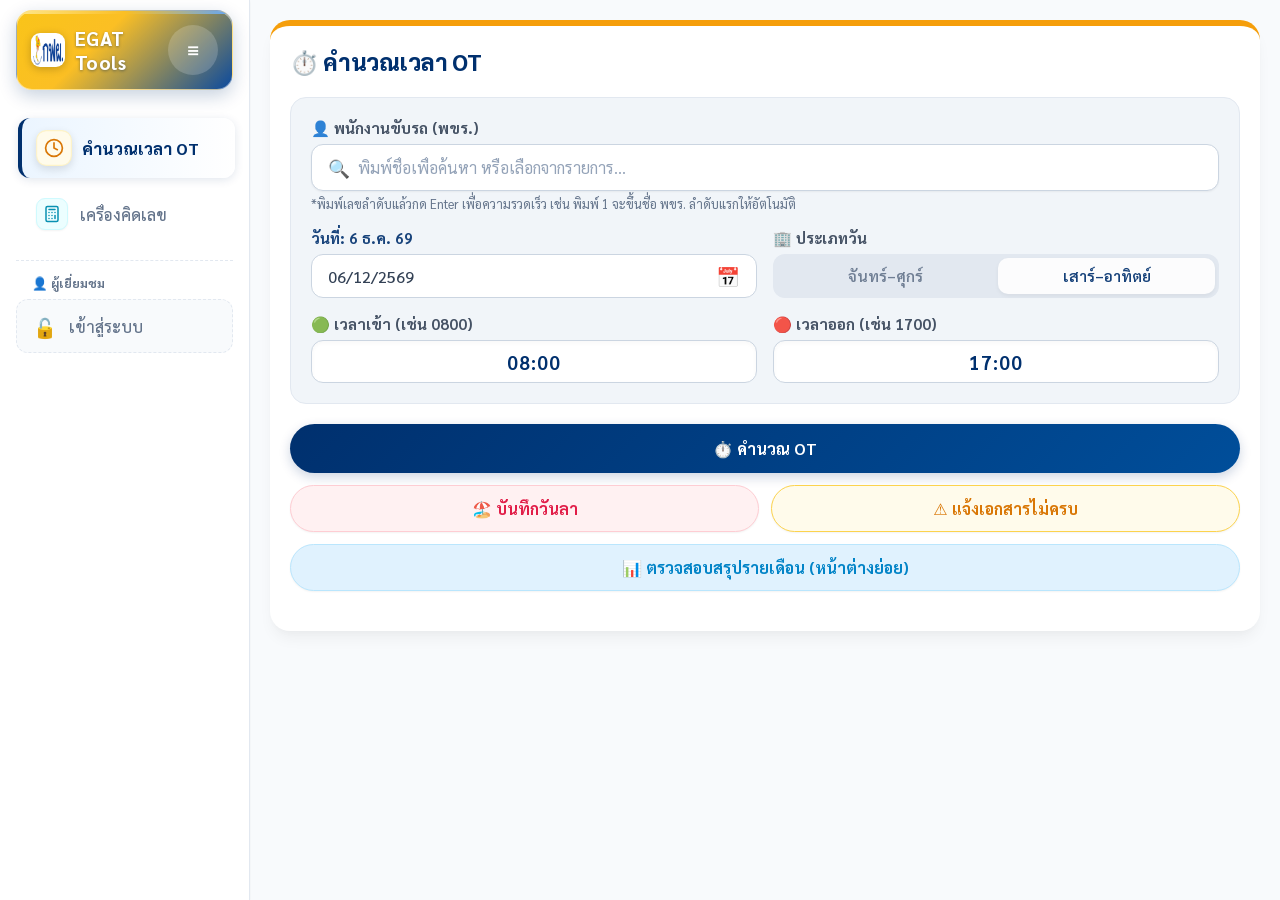
==== index.html @ 36df2243 "fix(summary): sync monthly summary and quick modal with selected work date (v7.8.10)" ====
<!DOCTYPE html>
<html lang="th">
<head>
<meta charset="UTF-8" />
<meta name="viewport" content="width=device-width, initial-scale=1, viewport-fit=cover" />
<title>EGAT OT Calculator (v7.8.10) - ระบบคำนวณเวลาล่วงเวลา กฟผ.</title>
<meta http-equiv="Cache-Control" content="no-cache, no-store, must-revalidate" />
<meta http-equiv="Pragma" content="no-cache" />
<meta http-equiv="Expires" content="0" />
  <meta name="description" content="ระบบคำนวณชั่วโมง OT (ล่วงเวลา) และเบิกค่าล่วงเวลา สำหรับพนักงาน กฟผ. พร้อมรองรับ PWA" />
  <meta name="author" content="natthakitpinmoang" />
  <meta name="theme-color" content="#f9c419" />

  <!-- Open Graph / Social Sharing -->
  <meta property="og:title" content="EGAT OT Calculator (v7.8.10) - ระบบคำนวณเวลาล่วงเวลา กฟผ." />
  <meta property="og:description" content="ระบบคำนวณชั่วโมง OT และเบิกค่าล่วงเวลา สำหรับพนักงาน กฟผ. รองรับมือถือและติดตั้งเป็น PWA" />
  <meta property="og:image" content="./assets/icons/icon-512.png" />
  <meta property="og:type" content="website" />

  <!-- ===== iOS Safari (Add to Home Screen) ===== -->
  <!-- iOS ไม่ใช้ manifest ตอน Add to Home Screen ต้องใช้ meta tags เหล่านี้แทน -->
  <meta name="apple-mobile-web-app-capable" content="yes" />
  <meta name="mobile-web-app-capable" content="yes" />
  <meta name="apple-mobile-web-app-status-bar-style" content="black-translucent" />
  <meta name="apple-mobile-web-app-title" content="OT EGAT" />
  <meta name="format-detection" content="telephone=no" />
  <link rel="apple-touch-icon" href="./assets/icons/icon-192.png" />
  <!-- ไอคอนขนาดใหญ่สำหรับ iOS ที่มี notch (iPhone Pro ขึ้นไป) -->
  <link rel="apple-touch-icon" sizes="180x180" href="./assets/icons/apple-touch-icon-180.png" />
  <link rel="apple-touch-icon" sizes="192x192" href="./assets/icons/icon-192.png" />

  <link rel="manifest" href="./manifest.json" />
  <link rel="icon" type="image/png" href="./assets/icons/icon-192.png" />
  <link rel="stylesheet" href="./css/styles.css?v=7.8.10" />
<link href="https://fonts.googleapis.com/css2?family=Sarabun:wght@300;400;500;600;700&display=swap" rel="stylesheet">
</head>

<body>
<div class="app">
  <aside class="sidebar" id="sidebar">
    <div class="brand">
      <div class="left">
        <div class="brand-logo-wrap">
          <img src="./assets/icons/icon-192.png" alt="โลโก้ กฟผ." class="brand-logo">
        </div>
        <span class="txt">EGAT Tools</span>
      </div>
      <button class="collapse-btn" id="btnToggle" title="พับ/กาง แถบข้าง">≡</button>
    </div>
    <nav class="menu" id="menu">
      <!-- 1. Admin Dashboard (แสดงเฉพาะแอดมิน) -->
      <div class="menu-item" onclick="switchView('admin')" id="menuAdmin" style="display:none;">
        <span class="icon icon-badge badge-admin" title="Admin Dashboard">
          <svg class="menu-svg" viewBox="0 0 24 24" fill="none" stroke="currentColor" stroke-width="2" stroke-linecap="round" stroke-linejoin="round">
            <path d="M12 22s8-4 8-10V5l-8-3-8 3v7c0 6 8 10 8 10z"/>
          </svg>
        </span>
        <span class="label">Admin Dashboard</span>
      </div>

      <!-- 2. คำนวณเวลา OT -->
      <div class="menu-item active" onclick="switchView('ot')">
        <span class="icon icon-badge badge-ot" title="คำนวณเวลา OT">
          <svg class="menu-svg" viewBox="0 0 24 24" fill="none" stroke="currentColor" stroke-width="2" stroke-linecap="round" stroke-linejoin="round">
            <circle cx="12" cy="12" r="10"/>
            <polyline points="12 6 12 12 16 14"/>
          </svg>
        </span>
        <span class="label">คำนวณเวลา OT</span>
      </div>

      <!-- 3. เครื่องคิดเลข -->
      <div class="menu-item" onclick="switchView('calc')">
        <span class="icon icon-badge badge-calc" title="เครื่องคิดเลข">
          <svg class="menu-svg" viewBox="0 0 24 24" fill="none" stroke="currentColor" stroke-width="2" stroke-linecap="round" stroke-linejoin="round">
            <rect x="4" y="2" width="16" height="20" rx="2"/>
            <line x1="8" y1="6" x2="16" y2="6"/>
            <line x1="16" y1="14" x2="16" y2="18"/>
            <path d="M16 10h.01M12 10h.01M8 10h.01M12 14h.01M8 14h.01M12 18h.01M8 18h.01"/>
          </svg>
        </span>
        <span class="label">เครื่องคิดเลข</span>
      </div>

      <!-- 4. สรุปรายเดือน -->
      <div class="menu-item" onclick="switchView('history')" id="menuHistory">
        <span class="icon icon-badge badge-history" title="สรุปรายเดือน">
          <svg class="menu-svg" viewBox="0 0 24 24" fill="none" stroke="currentColor" stroke-width="2" stroke-linecap="round" stroke-linejoin="round">
            <line x1="18" y1="20" x2="18" y2="10"/>
            <line x1="12" y1="20" x2="12" y2="4"/>
            <line x1="6" y1="20" x2="6" y2="14"/>
            <line x1="2" y1="20" x2="22" y2="20"/>
          </svg>
        </span>
        <span class="label">สรุปรายเดือน</span>
      </div>

      <!-- 5. รายชื่อ พขร. ทั้งหมด -->
      <div class="menu-item" onclick="switchView('drivers')" id="menuDrivers">
        <span class="icon icon-badge badge-drivers" title="รายชื่อ พขร. ทั้งหมด">
          <svg class="menu-svg" viewBox="0 0 24 24" fill="none" stroke="currentColor" stroke-width="2" stroke-linecap="round" stroke-linejoin="round">
            <path d="M16 21v-2a4 4 0 0 0-4-4H6a4 4 0 0 0-4 4v2"/>
            <circle cx="9" cy="7" r="4"/>
            <path d="M22 21v-2a4 4 0 0 0-3-3.87"/>
            <path d="M16 3.13a4 4 0 0 1 0 7.75"/>
          </svg>
        </span>
        <span class="label">รายชื่อ พขร. ทั้งหมด</span>
      </div>

      <!-- เมนูโปรไฟล์ของฉัน (แสดงเมื่อ พขร. ล็อกอิน) -->
      <div class="menu-item" onclick="openProfileModal()" id="menuProfile" style="display:none;">
        <span class="icon icon-badge badge-profile" title="โปรไฟล์ของฉัน">
          <svg class="menu-svg" viewBox="0 0 24 24" fill="none" stroke="currentColor" stroke-width="2" stroke-linecap="round" stroke-linejoin="round">
            <path d="M19 21v-2a4 4 0 0 0-4-4H9a4 4 0 0 0-4 4v2"/>
            <circle cx="12" cy="7" r="4"/>
          </svg>
        </span>
        <span class="label">โปรไฟล์ของฉัน</span>
      </div>

      <div class="menu-item" onclick="openBackupModal()" id="menuBackup" style="margin-top:10px; border-top:1px dashed #e2e8f0; border-radius:0; padding-top:14px;">
        <span class="icon icon-badge badge-backup" title="สำรอง/นำเข้าข้อมูล">
          <svg class="menu-svg" viewBox="0 0 24 24" fill="none" stroke="currentColor" stroke-width="2" stroke-linecap="round" stroke-linejoin="round">
            <ellipse cx="12" cy="5" rx="9" ry="3"/>
            <path d="M21 12c0 1.66-4 3-9 3s-9-1.34-9-3"/>
            <path d="M3 5v14c0 1.66 4 3 9 3s9-1.34 9-3V5"/>
          </svg>
        </span>
        <span class="label">สำรอง/นำเข้าข้อมูล</span>
      </div>

      <!-- ===== สถานะการเข้าสู่ระบบ ===== -->
      <div style="margin-top:10px; padding-top:12px; border-top:1px dashed #e2e8f0;">
        <div id="authStatusText" style="font-size:0.78rem; font-weight:700; color:var(--text-muted); padding:2px 16px 8px;">👤 ผู้เยี่ยมชม</div>
        <div class="menu-item" id="authStatusBtn" style="border:1px dashed var(--border); background:#f8fafc;">
          <span class="icon">🔓</span><span class="label">เข้าสู่ระบบ</span>
        </div>
      </div>
    </nav>
  </aside>

  <main class="content">
    <section id="view-ot" class="view active">
      <div class="card">
        <h2>⏱️ คำนวณเวลา OT</h2>
        <div class="input-zone">
            <div class="grid">
              <div style="grid-column: 1 / -1;">
                <label>👤 พนักงานขับรถ (พขร.)</label>
                <div class="search-wrapper">
                    <span class="search-icon">🔍</span>
                    <input type="search" id="driverSelect" list="driverList" placeholder="พิมพ์ชื่อเพื่อค้นหา หรือเลือกจากรายการ..." autocomplete="off">
                </div>
                <div style="font-size: 0.8rem; color: var(--text-muted); margin-top: 4px;">*พิมพ์เลขลำดับแล้วกด Enter เพื่อความรวดเร็ว เช่น พิมพ์ 1 จะขึ้นชื่อ พขร. ลำดับแรกให้อัตโนมัติ</div>
                <datalist id="driverList"></datalist>
              </div>
              <div>
                <label id="dateLabel">📅 เลือกวันที่</label>
                <div class="custom-date-input">
                    <input type="date" id="workDate" class="real-date-input" lang="th-TH" onclick="try{this.showPicker()}catch(e){}">
                    <div id="workDateShow" class="fake-date-display">เลือกวันที่...</div>
                    <span class="icon-cal">📅</span>
                </div>
              </div>
              <div>
                 <label>🏢 ประเภทวัน</label>
                 <div class="radio-line">
                  <label><input type="radio" name="type" value="weekday" checked> จันทร์–ศุกร์</label>
                  <label><input type="radio" name="type" value="weekend"> เสาร์–อาทิตย์</label>
                 </div>
              </div>
              <div>
                <label>🟢 เวลาเข้า (เช่น 0800)</label>
                <input type="tel" id="startTime" class="time-manual" placeholder="08:00" maxlength="5">
              </div>
              <div>
                <label>🔴 เวลาออก (เช่น 1700)</label>
                <input type="tel" id="endTime" class="time-manual" placeholder="17:00" maxlength="5">
              </div>
            </div>
        </div>

        <div class="actions-grid">
          <button class="primary" id="btnCalc">⏱️ คำนวณ OT</button>
          <button class="btn-leave" onclick="openLeaveModal()">🏖️ บันทึกวันลา</button>
          <button class="btn-incomplete" onclick="markAsIncomplete()">⚠️ แจ้งเอกสารไม่ครบ</button>
          <button class="btn-secondary" style="grid-column: 1 / -1; gap: 8px; font-size: 1.05rem; background: #e0f2fe; color: #0284c7; border: 1px solid #bae6fd;" onclick="openQuickSummaryModal()">
              📊 ตรวจสอบสรุปรายเดือน (หน้าต่างย่อย)
          </button>
        </div>

        <div id="result"></div>
        <div id="saveSection" class="btn-group" style="display:none;">
            <button class="btn-save" id="btnSaveLog">📥 บันทึกข้อมูล</button>
            <button class="btn-next" onclick="resetFormForNext()">🔄 เริ่มใหม่</button>
        </div>
      </div>
    </section>

    <section id="view-history" class="view">
      <div class="card">
        <div class="history-header-container">
            <div class="left-group">
                <div class="history-title-group">
                    <h2 id="historyTitleBtn" class="history-title">📊 สรุปรายเดือน</h2>

                    <!-- แถบสลับโหมด 1. สรุปรายเดือน (ปกติ) / 2. สรุป พขร. (ยอดรวม) -->
                    <div class="history-mode-pill-bar">
                        <button type="button" class="mode-pill-btn active" id="btnModeDaily" onclick="setHistoryMode('daily')">
                            <span>📅</span> 1. สรุปรายเดือน (ปกติ)
                        </button>
                        <button type="button" class="mode-pill-btn" id="btnModeDriver" onclick="setHistoryMode('driver')">
                            <span>👥</span> 2. สรุป พขร. (ยอดรวม)
                        </button>
                    </div>
                </div>

                <div class="history-actions-group">
                    <div class="month-stepper-wrap">
                        <button type="button" class="month-step-btn" onclick="stepMonth(-1)" title="เดือนก่อนหน้า">◀</button>
                        <div class="month-picker-inline" onclick="openCustomMonthPicker('historyMonthPicker', 'historyDateDisplay')" title="คลิกเพื่อเลือกเดือน">
                            <span class="cal-ico" aria-hidden="true">📅</span>
                            <span id="historyDateDisplay" class="month-text">...</span>
                            <span class="month-caret">▼</span>
                        </div>
                        <button type="button" class="month-step-btn" onclick="stepMonth(1)" title="เดือนถัดไป">▶</button>
                    </div>
                    <input type="text" id="historyMonthPicker" class="history-date-input-hidden" onchange="renderHistory()">
                    
                    <button id="btnExportCSV" onclick="exportSummaryToCSV()" class="action-btn-pill btn-export-csv" style="display:none;" title="ส่งออกข้อมูลสรุปเป็นไฟล์ CSV">
                        📥 ส่งออก Excel (CSV)
                    </button>
                </div>
            </div>
            <div class="right-group" id="historyDriverFilterGroup">
                <div class="driver-filter-wrapper">
                    <label class="filter-label" style="margin-right:4px;">👀</label>
                    <div style="position:relative; flex:1;">
                        <input type="search" id="historyDriverFilter" list="historyDriverList" style="width:100%; border:none; background:transparent; padding:6px; font-weight:700; color:var(--brand); outline:none; font-size:0.95rem; min-width:140px;" placeholder="ทั้งหมด (พิมพ์ค้นหา)" autocomplete="off" onchange="handleFilterChange()">
                        <datalist id="historyDriverList"></datalist>
                    </div>
                </div>
            </div>
        </div>

        <!-- [AUTH] ป้ายแจ้งว่ากำลังดูข้อมูลของตัวเองเท่านั้น -->
        <div id="authScopeNotice" style="display:none; background:#eff6ff; border:1px solid #bfdbfe; color:#1e40af; padding:10px 14px; border-radius:12px; font-size:0.85rem; font-weight:700; margin-bottom:14px;">🔒 กำลังดูข้อมูลของคุณเท่านั้น</div>

        <div class="history-toolbar-container" id="historyToolbar">
             <button onclick="openIncompleteModal()" class="tool-btn" style="background:#f3e8ff; border-color:#d8b4fe; color:#7e22ce;" title="ระบุว่าส่งเอกสารมาไม่ครบ">⚠️ แจ้งขาด</button>
             <button onclick="openFollowUpSummary()" class="tool-btn" style="background:#fff7ed; border-color:#fed7aa; color:#ea580c;" title="สรุปรายการที่ต้องตาม">📋 สรุปตาม</button>
             <button id="btnToolbarVerify" onclick="toggleVerifyCurrentDriver()" class="tool-btn t-verify" title="ยืนยันตรวจสอบเอกสาร">⚪ รอตรวจสอบ</button>
        </div>
             
        <div class="summary-grid">
            <div class="sum-card c-15">
                <div><div class="lbl">⏱️ OT x1.5</div><div class="unit">(วันธรรมดา)</div></div>
                <div class="val" id="sum15">0.0</div>
            </div>
            <div class="sum-card c-1">
                <div><div class="lbl">⏱️ OT x1</div><div class="unit">(วันหยุด)</div></div>
                <div class="val" id="sum1">0.0</div>
            </div>
            <div class="sum-card c-3">
                <div><div class="lbl">⏱️ OT x3</div><div class="unit">(วันหยุด)</div></div>
                <div class="val" id="sum3">0.0</div>
            </div>
        </div>

        <div class="total-summary-section">
            <div class="summary-half leave">
                <div class="lbl">🏖️ รวมวันลา</div>
                <div class="val-group"><span class="val" id="sumLeaveDays">0</span><span class="unit">วัน</span></div>
            </div>
            <div class="summary-half ot">
                <div class="lbl">⏱️ รวมชั่วโมง OT</div>
                <div class="val-group"><span class="val" id="sumTotal_b">0.0</span><span class="unit">ชั่วโมง</span></div>
            </div>
            <div class="summary-half request">
                <div class="lbl">📝 รวมขอเบิก OT</div>
                <div class="val-group"><span class="val" id="sumRequestOT">0.0</span><span class="unit">ชั่วโมง</span></div>
            </div>
        </div>

        <div class="table-container">
            <table class="history-table" id="historyTable">
                <thead>
                    <tr>
                        <th width="4%" class="col-center">🏖️ ลา</th>
                        <th width="20%" style="text-align:left; padding-left:10px;">📅 วันที่</th>
                        <th width="12%" class="col-center">🏢 ประเภท</th>
                        <th width="15%" class="col-center">⏰ ช่วงเวลา</th>
                        <th class="col-center th-ot" style="min-width:45px; background:#eff6ff; color:#1e3a8a; border-bottom-color:#bfdbfe;">x1.5</th>
                        <th class="col-center th-ot" style="min-width:45px; background:#ecfeff; color:#0e7490; border-bottom-color:#a5f3fc;">x1</th>
                        <th class="col-center th-ot" style="min-width:45px; background:#fff1f2; color:#be123c; border-bottom-color:#fecdd3;">x3</th>
                        <th width="8%" class="col-center th-ot">⏱️ รวม</th>
                        <th width="8%" class="col-center th-ot" style="background:#f0f9ff; color:#0284c7;">📝 ขอเบิก</th>
                        <th width="14%" class="col-center sticky-col">⚙️ เครื่องมือ</th>
                    </tr>
                </thead>
                <tbody id="historyList"></tbody>
            </table>
            <div id="emptyMsg" style="text-align:center; padding:50px 20px; display:none; border-top: 1px solid var(--border);">
                <div id="emptyMsgLoading" style="display:none; animation: pulse 1.5s infinite;">
                    <div style="font-size:3rem; margin-bottom:15px;">⏳</div>
                    <div style="font-size:1.1rem; font-weight:700; color:var(--brand);">กำลังประสานข้อมูลกับฐานข้อมูลส่วนกลาง...</div>
                </div>
                <div id="emptyMsgNoData">
                    <div style="font-size:3.5rem; margin-bottom:10px;">📭</div>
                    <div style="margin-bottom:8px; font-size:1.2rem; font-weight:700; color:var(--text-main);">ยังไม่มีข้อมูลการทำ OT ในตารางนี้ครับ</div>
                    <div style="font-size:0.85rem; color:var(--text-muted);">ระบบจะสร้างตารางตั้งต้นอัตโนมัติเมื่อ Admin เปิดเดือนนั้นในหน้า Dashboard</div>
                </div>
            </div>
        </div>
      </div>
    </section>

    <section id="view-drivers" class="view">
      <div class="card">
        <div class="driver-header-flex" style="display:flex; justify-content:space-between; align-items:center; margin-bottom:20px;">
            <h2 style="margin:0;">👥 รายชื่อ พขร. ทั้งหมด</h2>
            <button onclick="openAddDriverModal()" class="primary" style="width:auto; padding: 10px 20px; font-size:1rem; display:flex; align-items:center; gap:6px;">
                <span>➕</span> เพิ่มคนใหม่
            </button>
        </div>
        <div id="driverListContainer" class="driver-list-container"></div>
      </div>
    </section>

    <!-- ===== Admin Dashboard ===== -->
    <section id="view-admin" class="view">
      <div class="card">
        <div class="admin-head">
          <h2 style="margin:0;">🛡️ Admin Dashboard</h2>
          <button id="pendingBellBtn" class="pending-bell-btn" onclick="openApprovalModal()" style="display:none;">🔔 บัญชีรออนุมัติ <span id="pendingCountBadge" class="pending-count-badge">0</span></button>
          <!-- Dropdown เลือกเดือน พร้อมปุ่มเลื่อนเดือนด่วน -->
          <!-- ตัวเลือกเดือน สไตล์ Pill พร้อมปุ่มเลื่อนเดือนด่วน และเปิด Custom Month Picker Modal -->
          <div class="admin-month-select" style="display:inline-flex; align-items:center; gap:6px;">
            <button type="button" class="month-step-btn" onclick="stepAdminMonth(-1)" title="เดือนก่อนหน้า">◀</button>
            <div id="adminMonthPickerWrap" class="month-picker-inline" onclick="openCustomMonthPicker('adminMonthPicker', 'adminMonthDisplay')" style="display:inline-flex; align-items:center; cursor:pointer; gap:4px; border-bottom:none; padding-bottom:0;" title="คลิกเพื่อเลือกเดือน">
              <span class="cal-ico" aria-hidden="true">📅</span>
              <span id="adminMonthDisplay" class="admin-month-input" style="pointer-events:none; min-width:auto; padding:4px 2px !important; display:inline-block;">...</span>
              <span style="font-size:0.75em; opacity:0.6; color:var(--brand); margin-left:2px;">▼</span>
            </div>
            <input type="hidden" id="adminMonthPicker" onchange="onAdminMonthChange()">
            <button type="button" class="month-step-btn" onclick="stepAdminMonth(1)" title="เดือนถัดไป">▶</button>
          </div>
        </div>

        <!-- การ์ด KPI -->
        <!-- การ์ด KPI สไตล์ Modern Bento Grid (4 การ์ดสมดุล) -->
        <div class="admin-kpi-grid">
          <!-- การ์ด 1: พขร. ทั้งหมด & สถานะการยื่น -->
          <div class="kpi-card kpi-blue">
            <div class="kpi-header">
              <span class="kpi-title">👥 พขร. ในระบบ</span>
            </div>
            <div class="kpi-value-wrap">
              <div class="kpi-value" id="kpiDrivers" style="color:var(--brand);">0</div>
              <span class="kpi-unit">คน</span>
            </div>
            <div id="kpiDriversSub" class="kpi-sub">ยื่นครบในเดือนนี้</div>
            <div id="kpiFlagCard" style="display:none;" onclick="filterAdminStatus('incomplete')">
              <span class="kpi-alert-badge" id="kpiPendingText">⚠️ ขาดเอกสาร 0 คน</span>
            </div>
            <input type="hidden" id="kpiPending" value="0">
          </div>

          <!-- การ์ด 2: รวมชั่วโมง OT & แยกเรต -->
          <div class="kpi-card kpi-cyan">
            <div class="kpi-header">
              <span class="kpi-title">⏱️ รวมชั่วโมง OT</span>
            </div>
            <div class="kpi-value-wrap">
              <div class="kpi-value" id="kpiTotalHours" style="color:#0284c7;">0.0</div>
              <span class="kpi-unit">ชม.</span>
            </div>
            <div class="kpi-ot-breakdown">
              <div class="kpi-ot-item x15">
                <span class="lb">X1.5</span>
                <span class="vl" id="kpiOt15">0.0</span>
              </div>
              <div class="kpi-ot-item x1">
                <span class="lb">X1</span>
                <span class="vl" id="kpiOt1">0.0</span>
              </div>
              <div class="kpi-ot-item x3">
                <span class="lb">X3</span>
                <span class="vl" id="kpiOt3">0.0</span>
              </div>
            </div>
          </div>

          <!-- การ์ด 3: ยอดรวมวันลา (การ์ดแยกเฉพาะ) -->
          <div class="kpi-card kpi-amber" onclick="filterAdminStatus('leave')" style="cursor:pointer;" title="คลิกเพื่อกรองดูเฉพาะ พขร. ที่มีวันลา">
            <div class="kpi-header">
              <span class="kpi-title">🏖️ รวมวันลา</span>
            </div>
            <div class="kpi-value-wrap">
              <div class="kpi-value" id="kpiLeaveDays" style="color:#d97706;">0</div>
              <span class="kpi-unit">วัน</span>
            </div>
            <div class="kpi-sub" id="kpiLeaveSub">วันลาสะสมของผู้ปฏิบัติงานเดือนนี้</div>
          </div>

          <!-- การ์ด 4: ความคืบหน้าการอนุมัติ & Progress Bar -->
          <div class="kpi-card kpi-green">
            <div class="kpi-header">
              <span class="kpi-title">✅ สถานะอนุมัติ</span>
              <span id="kpiPercent" style="font-weight:800; color:#047857; font-size:1.1rem;">0%</span>
            </div>
            <div class="kpi-progress-bar">
              <div class="kpi-progress-fill" id="kpiProgressBar" style="width:0%;"></div>
            </div>
            <div class="kpi-sub" id="kpiVerifiedSub">อนุมัติแล้ว 0 / 0 คน</div>
            <div class="kpi-status-chips-wrap">
              <button type="button" class="kpi-chip-btn chip-pending" onclick="filterAdminStatus('pending')" title="คลิกเพื่อกรองดูเฉพาะที่รอตรวจสอบ">
                <span>⏳ <span id="kpiStPending">0</span></span>
                <span style="font-size:0.65rem;">รอตรวจ</span>
              </button>
              <button type="button" class="kpi-chip-btn chip-received" onclick="filterAdminStatus('received')" title="คลิกเพื่อกรองดูเฉพาะที่ได้รับเอกสาร">
                <span>📄 <span id="kpiStReceived">0</span></span>
                <span style="font-size:0.65rem;">ได้เอกสาร</span>
              </button>
              <button type="button" class="kpi-chip-btn chip-verified" onclick="filterAdminStatus('verified')" title="คลิกเพื่อกรองดูเฉพาะที่ตรวจสอบแล้ว">
                <span>✅ <span id="kpiVerified">0</span></span>
                <span style="font-size:0.65rem;">ตรวจแล้ว</span>
              </button>
            </div>
          </div>
        </div>

        <!-- แถบปุ่มด่วน (5 ปุ่ม สไตล์ Bento Grid สมดุล สบายตา) -->
        <div class="admin-quick-actions">
          <button type="button" class="qa-btn qa-cyan" onclick="adminGoExport()" title="ส่งออกข้อมูลสรุป OT รายเดือนเป็นไฟล์ Excel (CSV)">
            <span class="qa-ico">📥</span>
            <span class="qa-txt">ส่งออก Excel (CSV)</span>
          </button>
          <button type="button" class="qa-btn qa-blue" onclick="adminGoDrivers()" title="จัดการรายชื่อ พขร., เบอร์โทร, สังกัด และ PIN">
            <span class="qa-ico">👥</span>
            <span class="qa-txt">จัดการรายชื่อ พขร.</span>
          </button>
          <button type="button" class="qa-btn qa-green" onclick="adminGoBackup()" title="สำรองฐานข้อมูลและนำเข้าข้อมูล JSON">
            <span class="qa-ico">💾</span>
            <span class="qa-txt">สำรอง/นำเข้าข้อมูล</span>
          </button>
          <button type="button" class="qa-btn qa-purple" onclick="openAdvancedModal()" title="จัดการขั้นสูง (รีเซ็ตค่าเวลา / ลบข้อมูล / รหัส PIN แอดมิน)">
            <span class="qa-ico">⚙️</span>
            <span class="qa-txt">จัดการขั้นสูง</span>
          </button>
          <button type="button" class="qa-btn qa-slate" onclick="renderAdminDashboard()" title="รีเฟรชข้อมูลในหน้าแดชบอร์ด">
            <span class="qa-ico">🔄</span>
            <span class="qa-txt">รีเฟรชข้อมูล</span>
          </button>
        </div>

        <!-- สถานะ 3 ระดับ (minimal) -->
        <div class="admin-status-legend legend-minimal">
          <span class="legend-title">สถานะ:</span>
          <span class="legend-item"><span class="status-badge st-pending legend-dot">⏳</span> รอตรวจสอบ</span>
          <span class="legend-item"><span class="status-badge st-received legend-dot">📄</span> ได้รับเอกสาร</span>
          <span class="legend-item"><span class="status-badge st-verified legend-dot">✅</span> ตรวจสอบแล้ว</span>
          <span class="legend-hint">คลิกที่ปุ่มสถานะเพื่อเปลี่ยน</span>
        </div>

        <!-- Search & Filter Bar เหนือตารางข้อมูล -->
        <div class="admin-search-bar">
          <div class="search-input-wrap">
            <span class="search-ico" aria-hidden="true">🔍</span>
            <input type="text" id="adminSearch" placeholder="ค้นหาชื่อหรือชื่อเล่น พขร...." oninput="onAdminSearchInput(this.value)">
          </div>
          <select id="adminStatusFilter" class="status-filter-select" onchange="onAdminStatusFilterChange(this.value)">
            <option value="all">ทั้งหมด (ทุกสถานะ)</option>
            <option value="pending">⏳ รอตรวจสอบ</option>
            <option value="received">📄 ได้รับเอกสาร</option>
            <option value="verified">✅ ตรวจสอบแล้ว</option>
            <option value="incomplete">⚠️ ขาดเอกสาร</option>
            <option value="leave">🏖️ มีวันลา</option>
          </select>
        </div>

        <div id="adminStatusTable"></div>
      </div>
    </section>

    <section id="view-calc" class="view">
      <div class="card">
        <h2>🧮 เครื่องคิดเลข</h2>
        <div class="calc">
          <input id="calcDisplay" class="calc-display" type="text" readonly value="0">
          <div class="keys">
            <button class="op" data-k="C" style="color:var(--danger)">ล้าง</button>
            <button class="op" data-k="BS" style="color:var(--brand)">ลบ</button>
            <button class="op" data-k="%">%</button><button class="op" data-k="/">÷</button>
            <button data-k="7">7</button><button data-k="8">8</button><button data-k="9">9</button><button class="op" data-k="*">×</button>
            <button data-k="4">4</button><button data-k="5">5</button><button data-k="6">6</button><button class="op" data-k="-">−</button>
            <button data-k="1">1</button><button data-k="2">2</button><button data-k="3">3</button><button class="op" data-k="+">+</button>
            <button data-k="0" style="grid-column:span 2">0</button><button data-k=".">.</button><button class="eq" data-k="=">=</button>
          </div>
        </div>
      </div>
    </section>
  </main>

  <!-- ===== Modal เข้าสู่ระบบ / สมัครสมาชิก ===== -->
  <div id="loginModal" class="modal">
    <div class="modal-content login-card">
      <span class="close-modal" onclick="closeLoginModal()">&times;</span>
      <h2 class="login-title">🔐 เข้าสู่ระบบ</h2>
      <div id="loginMessage" class="login-message">กรุณาเข้าสู่ระบบหรือสมัครสมาชิกก่อนบันทึกข้อมูล</div>

      <!-- Segmented Control: สลับบทบาท -->
      <div class="seg-control" role="tablist" aria-label="เลือกประเภทผู้ใช้">
        <button type="button" id="segDriverBtn" class="seg-btn active" role="tab" aria-selected="true" onclick="switchLoginTab('driver')">👤 พนักงานขับรถ (พขร.)</button>
        <button type="button" id="segAdminBtn" class="seg-btn" role="tab" aria-selected="false" onclick="switchLoginTab('admin')">🛡️ ผู้ดูแลระบบ (Admin)</button>
      </div>

      <!-- แจ้งเตือนรออนุมัติ (ซ่อนไว้ก่อน) -->
      <div id="pendingNotice" class="pending-notice" style="display:none;">⏳ บัญชีนี้อยู่ระหว่างรอ Admin อนุมัติการใช้งาน</div>

      <!-- ===== Pane: พขร. ===== -->
      <div id="loginPaneDriver" class="login-pane">
        <!-- ===== โหมด 1: ขอรับบัญชี (ชื่อเดิมในระบบ) ===== -->
        <div id="claimModeBox">
          <div class="pane-head">👷 พนักงานขับรถ (พขร.)</div>
          <label>เลือกชื่อ พขร. ของคุณจากรายการในระบบ</label>
          <select id="loginAccountSelect"><option value="">— เลือกชื่อ พขร. ของคุณ —</option></select>

          <label class="pin-label">PIN ส่วนตัว (4 หลัก)</label>
          <input type="password" id="loginDriverPin" class="pin-input pin-center" inputmode="numeric" maxlength="4"
                 pattern="[0-9]*" placeholder="0000" autocomplete="off">

          <button onclick="attemptClaimLogin()" class="btn-login-gradient">เข้าสู่ระบบ (พขร.)</button>

          <button id="btnToggleRegisterMode" onclick="toggleRegisterMode()" class="link-register">
            ➕ ไม่พบชื่อของฉันในระบบ? ลงทะเบียนชื่อใหม่
          </button>
        </div>

        <!-- ===== โหมด 2: ลงทะเบียนชื่อใหม่ ===== -->
        <div id="registerModeBox" class="register-box" style="display:none;">
          <div class="pane-head">📝 ลงทะเบียนชื่อ พขร. ใหม่</div>
          <div class="register-hint">ชื่อนี้จะถูกเพิ่มลงฐานข้อมูลรายชื่อของระบบทันที</div>
          <label>ชื่อ-นามสกุล <span style="color:var(--danger)">*</span></label>
          <input type="text" id="loginNewDriverName" placeholder="เช่น นายสมชาย ใจดี">
          <label>ชื่อเล่น <span style="color:var(--danger)">*</span></label>
          <input type="text" id="loginNewNickname" placeholder="เช่น ชาย">
          <label>เบอร์โทรศัพท์ <span style="color:var(--danger)">*</span></label>
          <input type="tel" id="loginNewPhone" placeholder="08x-xxx-xxxx">
          <label>ตั้ง PIN ส่วนตัว (4 หลัก) <span style="color:var(--danger)">*</span></label>
          <input type="password" id="loginRegisterPin" class="pin-input pin-center" inputmode="numeric" maxlength="4"
                 pattern="[0-9]*" placeholder="0000" autocomplete="off">
          <button onclick="attemptRegisterNew()" class="btn-login-gradient">📝 ส่งคำขอลงทะเบียน</button>
          <button onclick="setClaimMode(true)" class="btn-ghost-back">
            ↩️ กลับไปเลือกชื่อที่มีอยู่ในระบบ
          </button>
        </div>
      </div>

      <!-- ===== Pane: Admin ===== -->
      <div id="loginPaneAdmin" class="login-pane" style="display:none;">
        <div class="pane-head">🛡️ ผู้ดูแลระบบ (Admin)</div>
        <label class="pin-label">PIN แอดมิน</label>
        <input type="password" id="loginAdminPin" class="pin-input pin-center" inputmode="numeric" maxlength="4"
               pattern="[0-9]*" placeholder="0000" autocomplete="off">
        <button onclick="attemptAdminLogin()" class="btn-login-gradient">เข้าสู่ระบบ (แอดมิน)</button>
      </div>
    </div>
  </div>

  <div id="detailModal" class="modal">
    <div class="modal-content"><span class="close-modal" onclick="closeModal()">&times;</span><div id="modalBody"></div></div>
  </div>

  <div id="createOptionModal" class="modal">
      <div class="modal-content" style="text-align:center;">
          <span class="close-modal" onclick="closeCreateOptionModal()">&times;</span>
          <h2 style="color:var(--brand); margin-bottom:20px;">📅 ต้องการสร้างรายการให้ใคร?</h2>
          <div style="margin-bottom:15px; text-align:left; position:relative;">
              <label style="font-weight:700; color:var(--text-muted);">เลือกเดือนที่จะสร้าง:</label>
              <div style="position:relative; margin-top:5px; height:44px; border:1px solid #cbd5e1; border-radius:12px; background:#fff; display:flex; align-items:center; overflow:hidden; cursor:pointer;" onclick="openCustomMonthPicker('createTargetMonth', 'createMonthDisplay')">
                  <div id="createMonthDisplay" style="padding:0 14px; width:100%; font-weight:700; color:var(--brand); pointer-events:none;">เลือกเดือน...</div>
                  <input type="text" id="createTargetMonth" style="display:none;">
              </div>
          </div>
          <div style="display:flex; flex-direction:column; gap:12px;">
              <button onclick="initiateAutoFill('single')" class="primary" style="width:100%; background:#e0f2fe; color:#0369a1; border:1px solid #bae6fd;">👤 สร้างให้ 1 คน (ที่เลือกปัจจุบัน)</button>
              <button onclick="initiateAutoFill('all')" class="primary" style="width:100%; background:#f0fdf4; color:#15803d; border:1px solid #bbf7d0;">👥 สร้างให้ทุกคน (ตามรายชื่อที่มี)</button>
          </div>
          <button onclick="closeCreateOptionModal()" class="btn-next" style="margin-top:20px; width:100%;">ยกเลิก</button>
      </div>
  </div>

  <div id="customMonthPickerModal" class="modal">
      <div class="modal-content" style="text-align:center; max-width:320px;">
          <div class="cmp-content">
              <div class="cmp-header">
                  <button class="cmp-nav-btn" onclick="adjustPickerYear(-1)">❮</button>
                  <span id="cmpYearDisplay">2568</span>
                  <button class="cmp-nav-btn" onclick="adjustPickerYear(1)">❯</button>
              </div>
              <div class="cmp-grid" id="cmpMonthGrid"></div>
          </div>
          <button onclick="closeCustomMonthPicker()" class="btn-next" style="margin-top:20px; width:100%;">ยกเลิก</button>
      </div>
  </div>

  <div id="addDriverModal" class="modal">
    <div class="modal-content login-card">
        <span class="close-modal" onclick="closeAddDriverModal()">&times;</span>
        <input type="hidden" id="editDriverId">
        <h2 id="driverModalTitle" class="login-title">➕ เพิ่ม พขร. ใหม่เข้าสู่ระบบ</h2>
        <div class="add-driver-sub">กรอกข้อมูลให้ครบถ้วน (Admin เพิ่มเอง = อนุมัติทันที ไม่ต้องรอ)</div>
        <div class="add-driver-form">
            <label>👤 ชื่อ - นามสกุล <span style="color:var(--danger)">*</span></label>
            <input type="text" id="dName" placeholder="เช่น นายสมชาย ใจดี">
            <label>🏷️ ชื่อเล่น <span style="color:var(--danger)">*</span></label>
            <input type="text" id="dNick" placeholder="เช่น ชาย">
            <label>📞 เบอร์โทรศัพท์ <span style="color:var(--danger)">*</span></label>
            <input type="tel" id="dPhone" placeholder="08x-xxx-xxxx">
            <label>🏢 สังกัด</label>
            <input type="text" id="dAff" placeholder="เช่น EGAT">
            <label>📑 แผนก</label>
            <input type="text" id="dDept" placeholder="เช่น แผนกธุรการและบริการ">
            <label class="add-driver-pin">🔑 ตั้งรหัส PIN 4 หลัก <span style="color:var(--danger)">*</span></label>
            <input type="password" id="dPin" class="pin-input pin-center" inputmode="numeric" maxlength="4"
                   pattern="[0-9]*" placeholder="0000" autocomplete="off">
        </div>
        <div style="margin-top:20px; display:flex; gap:10px;">
             <button onclick="saveDriver()" class="btn-login-gradient" style="flex:1;">💾 บันทึกและเพิ่ม พขร.</button>
             <button onclick="closeAddDriverModal()" class="btn-next" style="flex:1;">ยกเลิก</button>
        </div>
    </div>
  </div>

  <div id="incompleteModal" class="modal">
    <div class="modal-content">
        <span class="close-modal" onclick="closeIncompleteModal()">&times;</span>
        <h2 style="font-size:1.5rem; margin-bottom:10px; color:#7e22ce; text-align:center;">📩 แจ้งเอกสารไม่ครบ</h2>
        <div id="incContextDisplay" style="text-align:center; margin-bottom:20px; padding:12px; background:#f3e8ff; border-radius:12px; color:#6b21a8; font-weight:700; border:1px solid #e9d5ff;"></div>
        <input type="hidden" id="incDriverSelect">
        <input type="hidden" id="incMonth">
        <div class="driver-form-grid" style="grid-template-columns: 1fr;">
            <div>
                <label style="text-align:center; display:block; margin-bottom:10px;">วันที่ขาด (จิ้มเลือกได้เลย)</label>
                <div id="incDaysGrid" class="day-grid"></div>
            </div>
            <div>
                <label>รายการเอกสารที่ขาด (ระบุรายละเอียด)</label>
                <div class="quick-notes-wrapper">
                    <div class="quick-notes-title">เลือกข้อความด่วน:</div>
                    <div class="quick-notes">
                        <div class="note-chip" onclick="addIncNoteText('ขาดใบ OT')">📄 ขาดใบ OT</div>
                        <div class="note-chip" onclick="addIncNoteText('ขาดใบลา')">🏖️ ขาดใบลา</div>
                        <div class="note-chip" onclick="addIncNoteText('ขาดใบปรับปรุงเวลา')">⏰ ขาดใบปรับปรุงเวลา</div>
                    </div>
                </div>
                <textarea id="incNote" rows="3" style="width:100%; padding:10px; border-radius:12px; border:1px solid #cbd5e1; font-family:inherit;" placeholder="เช่น ขาดใบ OT, ลืมแนบใบลา..."></textarea>
            </div>
        </div>
        <div style="margin-top:20px; display:flex; gap:10px;">
             <button onclick="saveIncompleteReport()" class="primary" style="flex:1; background:#9333ea; box-shadow: 0 4px 12px rgba(147, 51, 234, 0.3);">บันทึก</button>
             <button onclick="closeIncompleteModal()" class="btn-next" style="flex:1;">ยกเลิก</button>
        </div>
    </div>
  </div>

  <div id="leaveModal" class="modal">
    <div class="modal-content">
        <span class="close-modal" onclick="closeLeaveModal()">&times;</span>
        <h2 style="font-size:1.5rem; margin-bottom:10px; color:var(--accent); text-align:center;">🏖️ บันทึกวันลา</h2>
        <div id="leaveContextDisplay" style="text-align:center; margin-bottom:20px; padding:12px; background:#fffbeb; border-radius:12px; color:#b45309; font-weight:700; border:1px solid #fde68a;"></div>
        <input type="hidden" id="leaveDriverSelect">
        <input type="hidden" id="leaveMonth">
        <div class="driver-form-grid" style="grid-template-columns: 1fr;">
            <div>
                <label style="text-align:center; display:block; margin-bottom:10px;">วันที่ลา (จิ้มเลือกได้หลายวัน)</label>
                <div id="leaveDaysGrid" class="day-grid"></div>
            </div>
        </div>
        <div style="margin-top:20px; display:flex; gap:10px;">
             <button onclick="saveLeaveReport()" class="primary" style="flex:1; background:var(--accent); box-shadow: 0 4px 12px rgba(245, 158, 11, 0.3);">บันทึกวันลา</button>
             <button onclick="closeLeaveModal()" class="btn-next" style="flex:1;">ยกเลิก</button>
        </div>
    </div>
  </div>

  <div id="summaryModal" class="modal">
      <div class="modal-content">
        <span class="close-modal" onclick="closeSummaryModal()">&times;</span>
        <h2 style="font-size:1.5rem; margin-bottom:20px; color:#ea580c;">📋 สรุปรายการต้องตาม</h2>
        <div id="summaryList" style="margin-top:15px; max-height:400px; overflow-y:auto;"></div>
      </div>
  </div>
   
  <div id="advancedModal" class="modal">
      <div class="modal-content" style="text-align:center;">
          <span class="close-modal" onclick="closeAdvancedModal()">&times;</span>
          <h2 style="color:var(--text-main); margin-bottom:20px; display:flex; align-items:center; justify-content:center; gap:8px;">⚙️ จัดการขั้นสูง</h2>
          <p style="color:var(--text-muted); font-size:0.9rem; margin-bottom:20px;">รวมเครื่องมือจัดการข้อมูล (โปรดใช้งานด้วยความระมัดระวัง)</p>
          <div style="display:flex; flex-direction:column; gap:12px;">
              <button id="btnAdvAdminPin" onclick="closeAdvancedModal(); openAdminPinModal();" class="primary" style="width:100%; background:linear-gradient(to bottom, #fff, #f0fdf4); color:#16a34a; border:1px solid #bbf7d0;">🔑 เปลี่ยนรหัส PIN แอดมิน</button>
              <button id="btnAdvDriverPin" onclick="closeAdvancedModal(); openPinModal();" class="primary" style="width:100%; background:linear-gradient(to bottom, #fff, #eff6ff); color:#2563eb; border:1px solid #bfdbfe; display:none;">🔑 เปลี่ยนรหัส PIN ของฉัน</button>
              <button onclick="closeAdvancedModal(); openResetModal();" class="primary" style="width:100%; background:linear-gradient(to bottom, #fff, #fffbeb); color:#d97706; border:1px solid #fcd34d;">🧹 รีเซ็ตค่าเวลา</button>
              <button onclick="closeAdvancedModal(); openDeleteModal();" class="primary" style="width:100%; background:linear-gradient(to bottom, #fff, #fff1f2); color:#e11d48; border:1px solid #fecdd3;">🗑️ ลบข้อมูล</button>
          </div>
          <button onclick="closeAdvancedModal()" class="btn-next" style="margin-top:20px; width:100%;">ยกเลิก</button>
      </div>
  </div>

  <div id="resetOptionModal" class="modal">
      <div class="modal-content" style="text-align:center;">
          <span class="close-modal" onclick="closeResetModal()">&times;</span>
          <h2 style="color:var(--accent); margin-bottom:20px;">🧹 ต้องการรีเซ็ตค่าอะไรครับ?</h2>
          <p style="color:var(--text-muted); font-size:0.9rem; margin-bottom:15px;">การรีเซ็ตค่าจะเปลี่ยนเวลาเข้า-ออกกลับเป็น 08:00-17:00 และลบเวลา OT ทั้งหมดในเดือนนี้ (แต่ไม่ลบวันที่ทิ้ง)</p>
          <div style="display:flex; flex-direction:column; gap:12px;">
              <button id="btnResetMonth" onclick="resetCurrentMonth()" class="primary" style="width:100%; background:#fffbeb; color:#d97706; border:1px solid #fcd34d;">📅 รีเซ็ตเฉพาะเดือนนี้</button>
          </div>
          <button onclick="closeResetModal()" class="btn-next" style="margin-top:20px; width:100%;">ยกเลิก</button>
      </div>
  </div>

  <div id="deleteOptionModal" class="modal">
      <div class="modal-content" style="text-align:center;">
          <span class="close-modal" onclick="closeDeleteModal()">&times;</span>
          <h2 style="color:var(--danger); margin-bottom:20px;">🗑️ ต้องการลบอะไรครับ?</h2>
          <div style="display:flex; flex-direction:column; gap:12px;">
              <button id="btnDeleteMonth" onclick="deleteCurrentMonth()" class="primary" style="width:100%; background:#fee2e2; color:#b91c1c; border:1px solid #fca5a5;">📅 ลบเฉพาะเดือนนี้</button>
          </div>
          <button onclick="closeDeleteModal()" class="btn-next" style="margin-top:20px; width:100%;">ยกเลิก</button>
      </div>
  </div>

  <div id="backupModal" class="modal">
      <div class="modal-content" style="text-align:center;">
          <span class="close-modal" onclick="closeBackupModal()">&times;</span>
          <h2 style="color:var(--brand); margin-line:10px;">💾 สำรอง/นำเข้าข้อมูล</h2>
          <p style="color:var(--text-muted); font-size:0.9rem; margin-bottom:20px;">ใช้สำหรับย้ายข้อมูลไปเครื่องอื่น หรือเก็บข้อมูลสำรองไว้</p>
          
          <div style="text-align:left; background:#f8fafc; padding:16px; border-radius:16px; border:1px solid #e2e8f0; margin-bottom:20px;">
              <label style="font-weight:700; color:var(--text-main); font-size:0.95rem; display:block; margin-bottom:8px;">ส่วนที่ต้องการดาวน์โหลด (Export)</label>
              <select id="exportType" style="width:100%; padding:10px 14px; border-radius:12px; border:1px solid #cbd5e1; font-weight:600; color:var(--brand); margin-bottom:12px; font-family:inherit;" onchange="toggleExportMonthFilter()">
                  <option value="all">📦 ทั้งหมด (รายชื่อ, ประวัติ, สถานะ) - แนะนำ</option>
                  <option value="drivers">👥 1. เฉพาะ "รายชื่อ พขร."</option>
                  <option value="history">⏱️ 2. เฉพาะ "ประวัติทำ OT"</option>
                  <option value="verified">✅ 3. เฉพาะ "สถานะการตรวจสอบ"</option>
              </select>

              <div id="exportHistoryFilter" style="display:none; margin-bottom:12px; padding:12px; background:#fff; border-radius:12px; border:1px dashed #cbd5e1; animation: fadeIn 0.2s;">
                  <label style="font-size:0.85rem; font-weight:700; color:var(--text-main); margin-bottom:8px; display:block;">📅 เลือกเดือนที่ต้องการ (ระบุเพื่อโหลดเฉพาะเดือน)</label>
                  <div style="display:flex; gap:8px; align-items:center;">
                      <input type="month" id="exportMonthInput" style="flex:1; padding:8px 12px; border-radius:8px; border:1px solid #cbd5e1; font-family:inherit; color:var(--brand); font-weight:600;" lang="th-TH">
                      <button onclick="document.getElementById('exportMonthInput').value=''" class="btn-next" style="padding:8px 12px; font-size:0.85rem; border-radius:8px; width:auto;" title="ล้างค่าเพื่อโหลดทั้งหมด">ล้าง</button>
                  </div>
                  <div style="font-size:0.75rem; color:var(--text-muted); margin-top:6px;">* หากไม่เลือกเดือน ระบบจะดาวน์โหลดประวัติ <u style="font-weight:bold;">ทั้งหมด</u></div>
              </div>

              <button onclick="exportData()" class="primary" style="background:linear-gradient(135deg, #10b981, #059669); box-shadow: 0 4px 12px rgba(16, 185, 129, 0.3);">
                  📥 ดาวน์โหลดไฟล์ .json
              </button>
          </div>
          
          <div style="text-align:left; background:#fffbeb; padding:16px; border-radius:16px; border:1px solid #fde68a;">
              <label style="font-weight:700; color:#b45309; font-size:0.95rem; display:block; margin-bottom:8px;">นำเข้าข้อมูล (Import)</label>
              <p style="font-size:0.8rem; color:#b45309; opacity:0.8; margin-top:0; margin-bottom:12px;">*การนำเข้าจะเขียนทับข้อมูลส่วนนั้นในเครื่องนี้ทันที</p>
              <input type="file" id="importFile" accept=".json" style="display:none;" onchange="importData(event)">
              <button onclick="document.getElementById('importFile').click()" class="btn-next" style="width:100%; border-color:#fcd34d; color:#b45309; background:#fff;">
                  📤 เลือกไฟล์เพื่อนำเข้า
              </button>
          </div>
      </div>
  </div>

  <div id="quickSummaryModal" class="modal">
      <div class="modal-content">
          <span class="close-modal" onclick="closeQuickSummaryModal()">&times;</span>
          <h2 id="quickSummaryTitle">📊 </h2>
          <div id="quickSummaryBadges"></div>
          <div class="qs-table-wrap">
              <table class="qs-table">
                  <thead>
                      <tr>
                          <th style="text-align:left; padding-left:20px;">📅 วันที่</th>
                          <th>🏢 ประเภท</th>
                          <th>x1.5</th>
                          <th>x1</th>
                          <th>x3</th>
                          <th>📝 ขอเบิก</th>
                          <th>📌 สถานะ</th>
                      </tr>
                  </thead>
                  <tbody id="quickSummaryList"></tbody>
              </table>
          </div>
      </div>
  </div>

<!-- ===== Modal โปรไฟล์ พขร. ===== -->
  <div id="profileModal" class="modal">
    <div class="modal-content" style="max-width:520px;">
      <span class="close-modal" onclick="closeProfileModal()">&times;</span>
      <h2 style="margin-bottom:4px;">👤 โปรไฟล์ / แก้ไข</h2>
      <div id="profileSubtitle" style="font-size:0.85rem; color:var(--text-muted); margin-bottom:18px;"></div>

      <label>👤 ชื่อ-นามสกุล</label>
      <input type="text" id="pfName" placeholder="ชื่อ-นามสกุล">
      <label style="margin-top:10px;">🏷️ ชื่อเล่น</label>
      <input type="text" id="pfNickname" placeholder="ชื่อเล่น">
      <label style="margin-top:10px;">📞 เบอร์โทรศัพท์</label>
      <input type="tel" id="pfPhone" placeholder="08x-xxx-xxxx">
      <label style="margin-top:10px;">🏢 สังกัด</label>
      <input type="text" id="pfAffiliation" placeholder="เช่น EGAT">
      <label style="margin-top:10px;">📑 แผนก</label>
      <input type="text" id="pfDepartment" placeholder="เช่น แผนกธุรการและบริการ">

      <!-- ===== รหัส PIN ปัจจุบัน (ดู/ซ่อน + เปลี่ยน) ===== -->
      <div class="pin-current-box">
        <div class="pin-current-head">🔑 รหัส PIN ปัจจุบัน</div>
        <div class="pin-current-row">
          <span id="pfPinDisplay" class="pin-cell">••••</span>
          <button type="button" id="pfPinEyeBtn" class="pin-eye-btn" onclick="toggleProfilePinVisibility()" title="ดู/ซ่อนรหัส PIN">👁️</button>
        </div>
        <div id="pfPinNotSet" class="pin-notset" style="display:none;">ยังไม่ได้ตั้งรหัส PIN</div>
        <button type="button" onclick="openPinModal()" class="pin-open-btn">🔑 เปลี่ยนรหัส PIN</button>
      </div>

      <div style="background:#f0f9ff; border:1px solid #bae6fd; color:#075985; padding:10px 12px; border-radius:12px; font-size:0.8rem; margin-top:14px;">
        ℹ️ ข้อมูลนี้จะถูกบันทึกทับลงรายชื่อ พขร. ในระบบ (และซิงค์ขึ้น Google Sheets)
      </div>

      <div style="display:flex; gap:10px; margin-top:18px;">
        <button onclick="saveProfile()" class="primary" style="flex:1;">💾 บันทึกการเปลี่ยนแปลง</button>
        <button onclick="closeProfileModal()" class="btn-next" style="flex:1;">ยกเลิก</button>
      </div>
    </div>
  </div>

<!-- ===== Modal เปลี่ยนรหัส PIN โดยเฉพาะ ===== -->
  <div id="pinModal" class="modal">
    <div class="modal-content pin-modal-card">
      <span class="close-modal" onclick="closePinModal()">&times;</span>
      <h2 class="pin-modal-title">🔑 เปลี่ยนรหัส PIN</h2>
      <div class="pin-modal-sub">กรอก PIN เดิมเพื่อยืนยัน แล้วตั้ง PIN ใหม่ 4 หลัก</div>
      <label>รหัส PIN เดิม (4 หลัก)</label>
      <input type="password" id="pfOldPin" class="pin-input pin-center" inputmode="numeric"
             maxlength="4" pattern="[0-9]*" placeholder="0000" autocomplete="off">
      <label>รหัส PIN ใหม่ (4 หลัก)</label>
      <input type="password" id="pfNewPin" class="pin-input pin-center" inputmode="numeric"
             maxlength="4" pattern="[0-9]*" placeholder="0000" autocomplete="off">
      <label>ยืนยันรหัส PIN ใหม่ (4 หลัก)</label>
      <input type="password" id="pfConfirmPin" class="pin-input pin-center" inputmode="numeric"
             maxlength="4" pattern="[0-9]*" placeholder="0000" autocomplete="off">
      <div id="pfPinMsg" class="pin-msg"></div>
      <div class="pin-modal-actions">
        <button onclick="confirmPinChange()" class="btn-login-gradient">💾 บันทึก PIN ใหม่</button>
        <button onclick="closePinModal()" class="btn-next">ยกเลิก</button>
      </div>
    </div>
  </div>

  <!-- ===== Modal เปลี่ยนรหัส PIN ผู้ดูแลระบบ ===== -->
  <div id="adminPinModal" class="modal">
    <div class="modal-content pin-modal-card">
      <span class="close-modal" onclick="closeAdminPinModal()">&times;</span>
      <h2 class="pin-modal-title">🔑 เปลี่ยนรหัส PIN ผู้ดูแลระบบ</h2>
      <div class="pin-modal-sub">กรอก PIN ปัจจุบันเพื่อยืนยัน แล้วตั้ง PIN ใหม่ 4 หลัก (ค่าเริ่มต้นคือ 1234)</div>
      <label>รหัส PIN ปัจจุบัน (4 หลัก)</label>
      <input type="password" id="adminOldPin" class="pin-input pin-center" inputmode="numeric"
             maxlength="4" pattern="[0-9]*" placeholder="0000" autocomplete="off">
      <label>รหัส PIN ใหม่ (4 หลัก)</label>
      <input type="password" id="adminNewPin" class="pin-input pin-center" inputmode="numeric"
             maxlength="4" pattern="[0-9]*" placeholder="0000" autocomplete="off">
      <label>ยืนยันรหัส PIN ใหม่ (4 หลัก)</label>
      <input type="password" id="adminConfirmPin" class="pin-input pin-center" inputmode="numeric"
             maxlength="4" pattern="[0-9]*" placeholder="0000" autocomplete="off">
      <div id="adminPinMsg" class="pin-msg"></div>
      <div class="pin-modal-actions">
        <button onclick="confirmAdminPinChange()" class="btn-login-gradient">💾 บันทึก PIN แอดมินใหม่</button>
        <button onclick="closeAdminPinModal()" class="btn-next">ยกเลิก</button>
      </div>
    </div>
  </div>

<!-- ===== Modal รายชื่อ พขร. สมัครใหม่รอการอนุมัติ ===== -->
  <div id="approvalModal" class="modal">
    <div class="modal-content approval-modal-card">
      <span class="close-modal" onclick="closeApprovalModal()">&times;</span>
      <h2 class="approval-modal-title">📋 รายชื่อ พขร. สมัครใหม่รอการอนุมัติ</h2>
      <div class="approval-modal-sub">ตรวจสอบข้อมูลแล้วกดอนุมัติหรือปฏิเสธได้ทันที</div>
      <div id="approvalModalList"></div>
    </div>
  </div>

</div>

<script src="./js/app.js?v=7.8.10"></script>
</body>
</html>
---- css/styles.css ----
:root {
  /* Color Palette */
  --brand: #00306e;       /* EGAT Blue */
  --brand-dark: #002352;
  --brand-light: #ebf5ff;
  --accent: #f59e0b;      /* Amber */
  --accent-light: #fffbeb;
  --success: #10b981;
  --danger: #ef4444;
  --danger-soft: #fef2f2;

  /* UI Colors */
  --bg-body: #f8fafc;     /* Very Light Grey */
  --bg-card: #ffffff;
  --bg-input-zone: #f1f5f9; /* Soft Grey for Grouping */
  --text-main: #334155;   /* Softer Black */
  --text-muted: #64748b;
  --border: #e2e8f0;

  --radius: 20px;
  --shadow-sm: 0 1px 2px 0 rgba(0, 0, 0, 0.05);
  --shadow: 0 4px 6px -1px rgba(0, 0, 0, 0.05), 0 2px 4px -1px rgba(0, 0, 0, 0.03);
  --shadow-lg: 0 10px 15px -3px rgba(0, 0, 0, 0.05), 0 4px 6px -2px rgba(0, 0, 0, 0.02);
}

* { box-sizing: border-box }
body { 
    margin: 0; 
    background: var(--bg-body); 
    font-family: 'Sarabun', system-ui, -apple-system, Segoe UI; 
    color: var(--text-main); 
    -webkit-font-smoothing: antialiased;
    /* [FIX] เดิมใช้ zoom: 90% (แฮ็กสำหรับจอคอมฯ)
       - ทำให้ viewport บนมือถือผิด เลื่อนแนวนอนและแตะผิดจุด
       - ไม่รองรับ iOS Safari อย่างถูกต้อง
       เปลี่ยนเป็นปรับขนาดฟอนต์ตามความกว้างจอแทน (ดู @media ท้ายไฟล์) */
    font-size: 16px;
}
.app { min-height: 100vh; display: flex; }

/* Sidebar */
.sidebar { width: 250px; background: #fff; border-right: 1px solid var(--border); padding: 24px 16px; display: flex; flex-direction: column; gap: 12px; transition: width .2s cubic-bezier(0.4, 0, 0.2, 1); z-index: 10; box-shadow: var(--shadow-sm); }
.sidebar.collapsed { width: 76px; padding-left: 10px; padding-right: 10px; }

/* ---------- [FIX] โหมดยุบ: ซ่อนข้อความทั้งหมด เหลือไอคอนอย่างเดียว ---------- */
.sidebar.collapsed .label,
.sidebar.collapsed .badge,
.sidebar.collapsed .arrow-icon { display: none !important; }

.sidebar.collapsed .brand .left span.txt { display: none !important; }
.sidebar.collapsed .submenu { display: none !important; }
.sidebar.collapsed .summary-dropdown-menu { display: none !important; }

/* ซ่อนข้อความสถานะบัญชี (อยู่ใน div ธรรมดา ไม่ใช่ .label) */
.sidebar.collapsed #authStatusText { display: none !important; }

/* จัดให้ไอคอนอยู่กลางแถบเป็นระเบียบ */
.sidebar.collapsed .menu-item,
.sidebar.collapsed .submenu-item {
    justify-content: center !important;
    padding-left: 0 !important;
    padding-right: 0 !important;
    gap: 0 !important;
}
.sidebar.collapsed .icon { margin: 0 auto; width: 26px; height: 26px; font-size: 1.3rem; }

/* แบรนด์ตอนยุบ: แสดงจุดไฟ + ปุ่มขยายเรียงกลาง */
.sidebar.collapsed .brand {
    flex-direction: column !important;
    gap: 8px !important;
    padding: 12px 8px !important;
}
.sidebar.collapsed .brand .left { justify-content: center; }
.sidebar.collapsed .brand-logo-wrap { margin: 0 auto; }

/* ปุ่ม toggle ต้องกดได้เสมอ แม้ตอนยุบ */
.sidebar.collapsed .collapse-btn {
    color: #fff !important;
    background: rgba(255, 255, 255, 0.2);
    width: 32px;
    height: 32px;
    border-radius: 50%;
    display: grid;
    place-items: center;
    font-size: 1rem;
    line-height: 1;
    flex-shrink: 0;
}
.sidebar.collapsed .collapse-btn:hover { background: rgba(255, 255, 255, 0.35) !important; }

/* ปุ่ม toggle ตอนขยางปกติ: ต้องกดได้ชัดเจน */
.collapse-btn {
    all: unset;
    cursor: pointer;
    padding: 8px;
    border-radius: 8px;
    color: #fff;
    display: grid;
    place-items: center;
    transition: background 0.2s, transform 0.2s;
    min-width: 34px;
    min-height: 34px;
    font-size: 1.1rem;
    line-height: 1;
    flex-shrink: 0;
    background: rgba(255, 255, 255, 0.18);
}
.collapse-btn:hover { background: rgba(255, 255, 255, 0.35); color: #fff; }
.collapse-btn:active { transform: scale(0.92); }

/* เมนูที่ซ่อนอยู่ (แอดมิน/ไม่ซ่อน) ไม่ควรกินพื้นที่แถบยุบ */
.sidebar.collapsed .menu-item[style*="display: none"] { display: none !important; }

.brand { display: flex; align-items: center; gap: 12px; font-weight: 800; color: var(--brand); padding: 12px; border-radius: 12px; background: linear-gradient(135deg, #fff, #f8fafc); border: 1px solid var(--border); justify-content: space-between; margin-bottom: 12px; }
.brand .left { display: flex; align-items: center; gap: 10px }
.brand .dot { width: 10px; height: 10px; background: var(--accent); border-radius: 50%; box-shadow: 0 0 0 2px rgba(245, 158, 11, 0.2); }
.brand .txt { font-size: 1.1rem; letter-spacing: -0.5px; }

/* หมายเหตุ: กฎของ .collapse-btn ถูกย้ายไปไว้ช่วง Sidebar ยุบ/ขยายด้านบนแล้ว
   เพื่อไม่ให้ถูกกฎท้ายไฟล์ทับ (เดิมมี 2 ชุดซ้ำกันทำให้ปุ่มกดไม่ติด) */

.menu { display: flex; flex-direction: column; gap: 6px; margin-top: 4px; }

.menu-item { display: flex; gap: 12px; align-items: center; text-decoration: none; color: var(--text-muted); padding: 14px 16px; border-radius: 12px; cursor: pointer; transition: all 0.2s; font-weight: 500; position: relative; }
.menu-item:hover { background: var(--bg-body); color: var(--brand); transform: translateX(2px); }
.menu-item.active { background: var(--brand-light); color: var(--brand); font-weight: 700; box-shadow: inset 3px 0 0 var(--brand); }

/* Submenu Styles */
.submenu { display: none; flex-direction: column; gap: 4px; padding-left: 20px; margin-top: -4px; margin-bottom: 8px; }
.submenu.open { display: flex; animation: slideDown 0.2s ease-out; }
@keyframes slideDown { from { opacity: 0; transform: translateY(-5px); } to { opacity: 1; transform: translateY(0); } }

.submenu-item { display: flex; gap: 10px; align-items: center; padding: 10px 16px; border-radius: 12px; color: var(--text-muted); cursor: pointer; font-size: 0.9rem; transition: all 0.2s; }
.submenu-item:hover { background: var(--bg-body); color: var(--brand); }
.submenu-item.active { background: #f1f5f9; color: var(--brand); font-weight: 700; box-shadow: inset 2px 0 0 var(--accent); }

.icon { width: 24px; height: 24px; display: inline-grid; place-items: center; font-size: 1.2rem; flex-shrink: 0; }

/* [v7.8.6] Sidebar Modern Lucide Vector Icon Badges */
.icon-badge {
    width: 32px !important;
    height: 32px !important;
    border-radius: 9px;
    display: inline-flex !important;
    align-items: center;
    justify-content: center;
    flex-shrink: 0;
    transition: all 0.2s cubic-bezier(0.4, 0, 0.2, 1);
    box-shadow: 0 1px 2px rgba(0, 0, 0, 0.05);
}
.menu-svg {
    width: 18px;
    height: 18px;
    display: block;
}
.badge-admin   { background: #eff6ff; color: #2563eb; border: 1px solid #dbeafe; }
.badge-ot      { background: #fffbeb; color: #d97706; border: 1px solid #fef3c7; }
.badge-calc    { background: #ecfeff; color: #0891b2; border: 1px solid #cffafe; }
.badge-history { background: #ecfdf5; color: #059669; border: 1px solid #d1fae5; }
.badge-drivers { background: #f5f3ff; color: #7c3aed; border: 1px solid #ede9fe; }
.badge-profile { background: #fff1f2; color: #e11d48; border: 1px solid #ffe4e6; }
.badge-backup  { background: #f8fafc; color: #475569; border: 1px solid #e2e8f0; }

.menu-item.active .icon-badge {
    transform: scale(1.08);
    box-shadow: 0 3px 8px rgba(0, 0, 0, 0.12);
}
.menu-item:hover .icon-badge {
    transform: scale(1.05);
}
.sidebar.collapsed .icon-badge {
    margin: 0 auto;
    width: 28px !important;
    height: 28px !important;
}
.sidebar.collapsed .icon-badge .menu-svg {
    width: 16px;
    height: 16px;
}

.label { white-space: nowrap; flex: 1; overflow: hidden; text-overflow: ellipsis; }
.arrow-icon { font-size: 0.7em; opacity: 0.5; transition: transform 0.2s; }
.menu-item.expanded .arrow-icon { transform: rotate(180deg); }

.badge { background: var(--danger); color: white; font-size: 0.75rem; padding: 2px 8px; border-radius: 99px; font-weight: 700; display: none; box-shadow: 0 2px 4px rgba(239, 68, 68, 0.3); }
.sidebar.collapsed .label, .sidebar.collapsed .badge, .sidebar.collapsed .arrow-icon { display: none }
.sidebar.collapsed .brand .left span.txt { display: none }
.sidebar.collapsed .submenu { display: none !important; }

/* Content Area */
.content { flex: 1; height: 100vh; overflow-y: auto; display: flex; flex-direction: column; background-color: var(--bg-body); scrollbar-width: thin; scrollbar-color: #cbd5e1 transparent; }

/* View Container */
.view { display: none; animation: fadeIn 0.3s; }
.view.active { display: flex; justify-content: center; align-items: flex-start; flex-grow: 1; padding: 20px; min-height: 100%; box-sizing: border-box; }

/* Compact Card Style */
.card { width: 100%; max-width: 1100px; margin: 0 auto; background: var(--bg-card); border-radius: var(--radius); border-top: 6px solid var(--accent); box-shadow: var(--shadow-lg); padding: 24px; transition: all 0.3s ease; position: relative; }

h2 { margin: 0 0 20px 0; color: var(--brand); font-size: 1.6rem; font-weight: 800; letter-spacing: -0.5px; }

/* Input Zone */
.input-zone { background-color: var(--bg-input-zone); border-radius: 16px; padding: 20px; border: 1px solid var(--border); margin-bottom: 20px; }

/* Form Grid */
.grid { display: grid; grid-template-columns: 1fr 1fr; gap: 16px; }
@media (max-width: 640px) { .grid { grid-template-columns: 1fr; gap: 12px; } }

label { font-weight: 700; color: var(--text-main); font-size: 0.95rem; margin-bottom: 6px; display: block; opacity: 0.9; }
input, select, button, textarea { font-family: inherit; font-size: 16px !important; }

/* Inputs */
input[type="date"], input[type="text"], input[type="tel"], input[type="number"], select, input[type="month"] { width: 100%; padding: 12px 16px; border: 1px solid #cbd5e1; border-radius: 12px; background: #fff; color: var(--text-main); transition: all 0.2s; font-weight: 500; font-size: 16px; }
input:hover, select:hover { border-color: #94a3b8; background-color: #fcfcfc; }
input:focus, select:focus { outline: none; border-color: var(--brand); background-color: #fff; box-shadow: 0 0 0 4px var(--brand-light); }

/* Custom Select Arrow */
select { appearance: none; background-image: url("data:image/svg+xml;charset=UTF-8,%3csvg xmlns='http://www.w3.org/2000/svg' viewBox='0 0 24 24' fill='none' stroke='%2364748b' stroke-width='2' stroke-linecap='round' stroke-linejoin='round'%3e%3cpolyline points='6 9 12 15 18 9'%3e%3c/polyline%3e%3c/svg%3e"); background-repeat: no-repeat; background-position: right 1rem center; background-size: 1em; padding-right: 2.5rem; }

/* SEARCH INPUT WRAPPER */
.search-wrapper { display: flex; align-items: center; background: #fff; border: 1px solid #cbd5e1; padding: 4px 16px; border-radius: 12px; box-shadow: var(--shadow-sm); transition: all 0.2s; width: 100%; }
.search-wrapper:hover { box-shadow: var(--shadow); border-color: var(--brand-light); }
.search-wrapper:focus-within { border-color: var(--brand); box-shadow: 0 0 0 3px rgba(0, 35, 82, 0.1); }
.search-wrapper .search-icon { font-size: 1.1rem; color: #94a3b8; margin-right: 8px; }
.search-wrapper input { border: none !important; background: transparent !important; padding: 8px 0 !important; font-weight: 700 !important; color: var(--brand) !important; outline: none !important; font-size: 1rem !important; flex: 1; width: 100%; box-shadow: none !important; }
.search-wrapper input::placeholder { color: #94a3b8; font-weight: 400; }

/* Custom Date Input Wrapper */
.custom-date-input { position: relative; width: 100%; background: #fff; border: 1px solid #cbd5e1; border-radius: 12px; display: flex; align-items: center; padding: 0; overflow: hidden; height: 44px; transition: all 0.2s; }
.custom-date-input:focus-within { border-color: var(--brand); box-shadow: 0 0 0 3px rgba(0, 35, 82, 0.1); }
.real-date-input { position: absolute; left: 0; top: 0; width: 100%; height: 100%; opacity: 0; cursor: pointer; z-index: 10; padding: 0; }
.fake-date-display { flex: 1; padding: 0 16px; font-size: 16px; font-weight: 500; color: var(--text-main); white-space: nowrap; overflow: hidden; text-overflow: ellipsis; pointer-events: none; }
.icon-cal { padding-right: 16px; color: var(--text-muted); font-size: 1.2rem; pointer-events: none; }

/* Time Inputs */
input.time-manual { border: 1px solid #cbd5e1; background-color: #fff; color: var(--brand); font-weight: 700; font-size: 1.2rem !important; letter-spacing: 1px; text-align: center; padding: 8px; box-shadow: inset 0 2px 4px rgba(0, 0, 0, 0.03); }
input.time-manual:focus { border-color: var(--brand); box-shadow: 0 0 0 3px rgba(0, 48, 110, 0.1); }

/* Radio Line */
.radio-line { display: flex; width: 100%; margin-top: 0; background: #e2e8f0; border-radius: 12px; padding: 4px; gap: 4px; }
.radio-line label { flex: 1; margin: 0; padding: 8px; cursor: pointer; display: flex; align-items: center; justify-content: center; gap: 8px; border-radius: 10px; transition: all 0.2s; font-weight: 600; color: var(--text-muted); font-size: 0.95rem; }
.radio-line label:hover { background: rgba(255, 255, 255, 0.8); color: var(--brand); }
.radio-line label.active { background: #fff; color: var(--brand); box-shadow: 0 2px 4px rgba(0, 0, 0, 0.05); }
.radio-line input { display: none; }

/* Global Primary Button */
.primary { background: linear-gradient(135deg, var(--brand), #004e9a); color: #fff; border: none; padding: 12px 24px; border-radius: 50px !important; cursor: pointer; font-weight: 700; font-size: 1.05rem; font-family: inherit; box-shadow: 0 4px 12px rgba(0, 47, 108, 0.2); transition: all 0.2s cubic-bezier(0.4, 0, 0.2, 1); display: inline-flex; justify-content: center; align-items: center; gap: 8px; }
.primary:hover { transform: translateY(-2px); box-shadow: 0 8px 16px rgba(0, 47, 108, 0.25); }
.primary:active { transform: scale(0.98); }

/* Actions Grid */
.actions-grid { display: grid; grid-template-columns: 1fr 1fr; gap: 12px; margin-top: 20px; }
.actions-grid .primary { grid-column: 1 / -1; width: 100%; padding: 14px; font-size: 1.1rem; }

.btn-leave { background: #fff1f2; color: #e11d48; border: 1px solid #fecdd3; padding: 12px; border-radius: 14px; font-weight: 700; cursor: pointer; transition: all 0.2s; font-family: inherit; font-size: 1rem; display:flex; justify-content:center; align-items:center; gap:6px; box-shadow: var(--shadow-sm); }
.btn-leave:hover { background: #ffe4e6; transform: translateY(-2px); box-shadow: 0 4px 6px -1px rgba(225, 29, 72, 0.15); }
.btn-leave:active { transform: scale(0.98); }

.btn-incomplete { background: #fffbeb; color: #d97706; border: 1px solid #fcd34d; padding: 12px; border-radius: 14px; font-weight: 700; cursor: pointer; transition: all 0.2s; font-family: inherit; font-size: 1rem; display:flex; justify-content:center; align-items:center; gap:6px; box-shadow: var(--shadow-sm); }
.btn-incomplete:hover { background: #fef3c7; transform: translateY(-2px); box-shadow: 0 4px 6px -1px rgba(217, 119, 6, 0.15); }
.btn-incomplete:active { transform: scale(0.98); }

.btn-secondary { background: #f1f5f9; color: var(--text-muted); border: none; padding: 12px; border-radius: 12px; cursor: pointer; font-weight: 700; width: auto; font-size: 1rem; display: flex; align-items: center; justify-content: center; box-shadow: var(--shadow-sm); transition: all 0.1s; }
.btn-secondary:hover { background: #e2e8f0; color: var(--text-main); }

/* Result Area */
#result { margin-top: 20px; animation: slideUp 0.3s ease-out; }
@keyframes slideUp { from { opacity: 0; transform: translateY(10px); } to { opacity: 1; transform: translateY(0); } }

.result-wrap { border: 1px solid var(--border); border-radius: 16px; overflow: hidden; box-shadow: var(--shadow); background: #fff; }
.result-head { display: flex; justify-content: space-between; align-items: center; padding: 14px 18px; background: #fff; border-bottom: 1px solid var(--border); }
.result-head .tt { font-weight: 800; color: var(--brand); font-size: 1.1rem; display: flex; align-items: center; gap: 8px; }
.result-head .tt::before { content: ''; width: 4px; height: 18px; background: var(--accent); border-radius: 4px; display: block; }
.meta-pill { display: flex; align-items: center; gap: 8px; }
.m-date, .m-time { color: var(--text-muted); background: #f8fafc; padding: 4px 10px; border-radius: 8px; font-weight: 600; font-size: 0.85rem; border: 1px solid var(--border); }
.result-section { padding: 18px; border-bottom: 1px solid var(--border); }
.result-section:last-child { border-bottom: none; background: #f9fafb; }
.result-title { font-weight: 700; color: var(--text-main); display: flex; align-items: center; gap: 8px; margin-bottom: 10px; font-size: 0.95rem; }

.row { display: grid; grid-template-columns: 130px 70px 1fr; gap: 10px; align-items: center; padding: 10px; border-radius: 12px; border: 1px solid var(--border); background: #fff; margin-bottom: 6px; transition: transform 0.1s; font-size: 0.95rem; }
.row:hover { border-color: var(--brand-light); transform: translateX(4px); }
@media (max-width:560px) { .row { grid-template-columns: 1fr 60px 1fr; } }

.time { font-variant-numeric: tabular-nums; font-weight: 500; color: var(--text-main); }
.rate { justify-self: center; font-weight: 800; padding: 3px 8px; border-radius: 8px; font-size: .8rem; letter-spacing: 0.5px; }
.rate.x1 { background: #ecfeff; color: #0e7490; }
.rate.x15 { background: var(--brand-light); color: var(--brand); }
.rate.x3 { background: #fff1f2; color: #be123c; }
.dur { text-align: right; font-variant-numeric: tabular-nums; font-weight: 600; }

.breaks { display: flex; flex-wrap: wrap; gap: 8px; margin-top: 10px; }
.break-chip { background: #f1f5f9; color: var(--text-muted); border: 1px solid var(--border); border-radius: 20px; padding: 3px 10px; font-size: .8rem; }

.total-box { display: grid; gap: 6px; }
.total-line { display: flex; justify-content: space-between; font-weight: 600; color: var(--text-muted); font-size: 0.95rem; }
.total-line .v { font-weight: 800; color: var(--text-main); }
.total-line.em { border-top: 1px dashed var(--border); padding-top: 10px; margin-top: 6px; color: var(--brand); font-size: 1.05rem; }

/* Save Buttons */
.btn-group { display: flex; gap: 10px; width: 100%; margin-top: 18px; }
.btn-save { background: linear-gradient(135deg, #10b981, #059669); color: white; border: none; padding: 12px; border-radius: 12px; cursor: pointer; font-weight: 700; flex: 2; display: flex; align-items: center; justify-content: center; gap: 8px; transition: all 0.2s; box-shadow: 0 4px 6px -1px rgba(16, 185, 129, 0.3); font-size: 1rem; }
.btn-save:hover { transform: translateY(-2px); box-shadow: 0 8px 10px -2px rgba(16, 185, 129, 0.4); }
.btn-save:disabled { background: #cbd5e1; cursor: not-allowed; transform: none; box-shadow: none; }

.btn-next { background: #f1f5f9; color: var(--text-main); border: 1px solid var(--border); padding: 12px; border-radius: 12px; cursor: pointer; font-weight: 700; transition: all 0.2s; font-size: 1rem; }
.btn-next:hover { background: #e2e8f0; }

/* Utility Display */
.thai-date-display { grid-column: 1 / -1; font-size: 0.95rem; color: var(--brand); font-weight: 700; margin: 8px 0; background: var(--brand-light); display: block; padding: 10px; border-radius: 12px; width: 100%; text-align: center; border: 1px dashed #bfdbfe; }

/* History Section */
.month-selector-group { display: flex; align-items: center; gap: 10px; margin-bottom: 0; }
.history-date-text { font-size: 1.6rem; font-weight: 800; color: var(--brand); border-bottom: 2px dashed rgba(0, 47, 108, 0.2); cursor: pointer; position: relative; transition: all 0.2s; display: flex; align-items: center; gap: 8px; }
.history-date-text:hover { color: var(--accent); border-bottom-color: var(--accent); }
.history-date-text::after { content: '▼'; font-size: 0.4em; opacity: 0.5; }
.history-date-input-hidden { position: absolute; top: 0; left: 0; width: 100%; height: 100%; opacity: 0; cursor: pointer; z-index: 10; display: none; }

/* Driver Filter Styles */
.driver-filter-wrapper { display: flex; align-items: center; justify-content: space-between; gap: 10px; background: #fff; border: 1px solid #cbd5e1; padding: 8px 16px; border-radius: 12px; box-shadow: var(--shadow-sm); transition: all 0.2s; width: 100%; }
.driver-filter-wrapper:hover { box-shadow: var(--shadow); border-color: var(--brand-light); }
.filter-label { margin: 0; font-weight: 700; color: var(--text-muted); font-size: 0.9rem; white-space: nowrap; display: flex; align-items: center; gap: 6px; }

/* HEADER & FILTER STYLES */
.history-header-container {
    display: flex;
    flex-direction: column;
    justify-content: flex-start;
    align-items: stretch;
    background: linear-gradient(135deg, #f8fafc 0%, #edf2f7 100%);
    padding: 14px 18px;
    border-radius: 16px;
    margin-bottom: 20px;
    border: 1px solid #e2e8f0;
    gap: 12px;
    box-shadow: 0 1px 3px rgba(0, 0, 0, 0.04);
}
.left-group {
    display: flex;
    align-items: center;
    justify-content: space-between;
    gap: 12px;
    flex-wrap: wrap;
    width: 100%;
}
.history-title-group {
    display: flex;
    align-items: center;
    gap: 12px;
    flex-wrap: wrap;
}
.history-actions-group {
    display: flex;
    align-items: center;
    gap: 8px;
    flex-wrap: wrap;
    margin-left: auto;
}
.right-group {
    margin-left: 0;
    width: 100%;
    display: flex;
    justify-content: flex-start;
    border-top: 1px dashed #cbd5e1;
    padding-top: 12px;
    margin-top: 2px;
}
.history-title {
    margin: 0;
    font-size: 1.25rem;
    font-weight: 800;
    color: var(--brand);
    letter-spacing: -0.3px;
    cursor: default;
    line-height: 1.2;
    white-space: nowrap;
}

/* History Mode Switcher */
.history-mode-pill-bar {
    display: inline-flex;
    background: #e2e8f0;
    padding: 3px;
    border-radius: 999px;
    border: 1px solid #cbd5e1;
    box-shadow: inset 0 1px 2px rgba(0, 0, 0, 0.04);
    gap: 3px;
    align-items: center;
}
.mode-pill-btn {
    padding: 6px 14px;
    border-radius: 999px;
    border: none;
    font-family: inherit;
    font-size: 0.85rem;
    font-weight: 700;
    color: var(--text-muted);
    background: transparent;
    cursor: pointer;
    transition: all 0.2s cubic-bezier(0.4, 0, 0.2, 1);
    white-space: nowrap;
    display: inline-flex;
    align-items: center;
    gap: 6px;
    line-height: 1.2;
}
.mode-pill-btn:hover {
    color: var(--brand);
}
.mode-pill-btn.active {
    background: linear-gradient(135deg, var(--brand), #00224f);
    color: #fff;
    box-shadow: 0 2px 6px rgba(0, 47, 108, 0.25);
}

/* Month Stepper Capsule Pill */
.month-stepper-wrap {
    display: inline-flex;
    align-items: center;
    background: #ffffff;
    border: 1px solid #cbd5e1;
    border-radius: 999px;
    padding: 3px 6px;
    box-shadow: 0 1px 3px rgba(0, 0, 0, 0.05);
    gap: 2px;
    transition: all 0.2s;
}
.month-stepper-wrap:hover {
    border-color: var(--brand);
    box-shadow: 0 2px 6px rgba(0, 47, 108, 0.12);
}
.month-step-btn {
    width: 26px;
    height: 26px;
    border-radius: 50%;
    border: 1px solid #e2e8f0;
    background: #f8fafc;
    color: var(--brand);
    font-size: 0.68rem;
    font-weight: 800;
    cursor: pointer;
    display: inline-flex;
    align-items: center;
    justify-content: center;
    transition: all 0.15s;
    padding: 0;
}
.month-step-btn:hover {
    background: var(--brand);
    color: #fff;
    border-color: var(--brand);
    transform: scale(1.05);
}
.month-step-btn:active {
    transform: scale(0.92);
}

.month-picker-inline {
    position: relative;
    display: inline-flex;
    align-items: center;
    cursor: pointer;
    padding: 3px 6px;
    gap: 6px;
    border: none !important;
    border-bottom: none !important;
    transition: all 0.15s;
    user-select: none;
}
.month-picker-inline:hover {
    opacity: 0.85;
}
.month-picker-inline .cal-ico {
    font-size: 0.95rem;
    line-height: 1;
}
.month-text {
    font-size: 0.88rem;
    font-weight: 700;
    color: var(--brand);
    white-space: nowrap;
}
.month-caret {
    font-size: 0.7rem;
    color: var(--brand);
    opacity: 0.55;
    margin-left: 2px;
}
.btn-export-csv {
    background: linear-gradient(to bottom, #fff, #ecfeff);
    border: 1px solid #a5f3fc;
    color: #0891b2;
    box-shadow: 0 1px 3px rgba(8, 145, 178, 0.1);
    padding: 6px 14px;
    font-size: 0.85rem;
    font-weight: 700;
    border-radius: 999px;
    align-items: center;
    gap: 6px;
    cursor: pointer;
    transition: all 0.2s;
}
.btn-export-csv:hover {
    background: #ecfeff;
    border-color: #0891b2;
    transform: translateY(-1px);
}

/* History Dropdown Menu */
.summary-dropdown-menu { display: none; position: absolute; top: 40px; left: 0; background: white; border: 1px solid #e2e8f0; border-radius: 12px; box-shadow: 0 10px 15px -3px rgba(0, 0, 0, 0.1); z-index: 100; min-width: 220px; overflow: hidden; animation: fadeIn 0.2s; }
.summary-dropdown-menu.show { display: block; }
.menu-opt { padding: 12px 16px; cursor: pointer; font-weight: 600; color: var(--text-main); transition: background 0.1s; border-bottom: 1px solid #f1f5f9; }
.menu-opt:last-child { border-bottom: none; }
.menu-opt:hover { background: #f8fafc; color: var(--brand); }
.menu-opt.active { background: var(--brand-light); color: var(--brand); }

/* Toolbar Styles */
.history-toolbar-container { margin-top: 15px; margin-bottom: 20px; padding: 6px; background: #f1f5f9; border: 1px solid #e2e8f0; border-radius: 18px; display: flex; flex-wrap: nowrap; overflow-x: auto; gap: 6px; align-items: stretch; justify-content: space-between; box-shadow: inset 0 2px 4px rgba(0, 0, 0, 0.03); -ms-overflow-style: none; scrollbar-width: none; }
.history-toolbar-container::-webkit-scrollbar { display: none; }
.tool-btn { flex: 1; display: flex; align-items: center; justify-content: center; gap: 6px; padding: 10px 4px; border-radius: 12px; border: 1px solid transparent; font-size: 0.85rem; font-weight: 700; cursor: pointer; transition: all 0.2s cubic-bezier(0.4, 0, 0.2, 1); background: #fff; box-shadow: 0 1px 2px rgba(0, 0, 0, 0.05); color: var(--text-muted); white-space: nowrap; min-width: fit-content; }
.tool-btn:hover { transform: translateY(-1px); box-shadow: 0 4px 6px -1px rgba(0, 0, 0, 0.1); }
.tool-btn:active { transform: scale(0.98); }
.tool-btn.t-create { color: #0284c7; background: linear-gradient(to bottom, #fff, #f0f9ff); border-color: #bae6fd; }
.tool-btn.t-create:hover { background: #e0f2fe; }
.tool-btn.t-warn { color: #d97706; background: linear-gradient(to bottom, #fff, #fffbeb); border-color: #fcd34d; }
.tool-btn.t-warn:hover { background: #fef3c7; }
.tool-btn.t-danger { color: #e11d48; background: linear-gradient(to bottom, #fff, #fff1f2); border-color: #fecdd3; }
.tool-btn.t-danger:hover { background: #ffe4e6; }
.tool-btn.t-view { color: #475569; background: linear-gradient(to bottom, #fff, #f8fafc); border-color: #cbd5e1; }
.tool-btn.t-view:hover { background: #f1f5f9; }

/* Summary Cards */
.summary-grid { display: grid; grid-template-columns: repeat(3, 1fr); gap: 12px; margin-bottom: 24px; }
.sum-card { padding: 16px; border-radius: 16px; color: white; text-align: center; box-shadow: var(--shadow-lg); position: relative; overflow: hidden; display: flex; flex-direction: column; justify-content: center; min-height: 100px; transition: transform 0.2s; }
.sum-card:hover { transform: translateY(-3px); }
.sum-card.c-15 { background: linear-gradient(135deg, #2563eb, #1e40af); }
.sum-card.c-1 { background: linear-gradient(135deg, #06b6d4, #0e7490); }
.sum-card.c-3 { background: linear-gradient(135deg, #e11d48, #be123c); }
.sum-card::after { content: ''; position: absolute; top: -15px; right: -15px; width: 60px; height: 60px; border-radius: 50%; background: rgba(255, 255, 255, 0.15); pointer-events: none; }
.sum-card .lbl { font-size: 0.85rem; font-weight: 600; opacity: 0.9; margin-bottom: 2px; text-transform: uppercase; letter-spacing: 1px; }
.sum-card .val { font-size: 2rem; font-weight: 800; line-height: 1; margin: 2px 0; text-shadow: 0 2px 4px rgba(0, 0, 0, 0.1); }
.sum-card .unit { font-size: 0.75rem; opacity: 0.8; font-weight: 500; }

/* Total Summary Bar */
.total-summary-section { background: #fff; border: 1px solid var(--border); border-radius: 16px; margin-top: 20px; display: flex; overflow: hidden; box-shadow: var(--shadow); padding: 0; }
.summary-half { flex: 1; padding: 16px 24px; display: flex; flex-direction: column; align-items: center; justify-content: center; position: relative; }
.summary-half:not(:last-child) { border-right: 1px dashed var(--border); }
.summary-half.leave { background: linear-gradient(to bottom right, #fff7ed, #fff); }
.summary-half.ot { background: linear-gradient(to bottom right, #f0f9ff, #fff); }
.summary-half.request { background: linear-gradient(to bottom right, #ecfeff, #fff); }
.summary-half.request .val { color: #0284c7; } 
.summary-half .lbl { font-size: 0.95rem; font-weight: 600; color: var(--text-muted); margin-bottom: 4px; }
.summary-half .val-group { display: flex; align-items: baseline; gap: 6px; }
.summary-half .val { font-size: 2rem; font-weight: 800; line-height: 1; }
.summary-half .unit { font-size: 0.85rem; font-weight: 600; opacity: 0.7; }
.summary-half.leave .val { color: var(--accent); }
.summary-half.ot .val { color: var(--brand); }

/* Table Styles */
.table-container { border-radius: 16px; box-shadow: var(--shadow); background: #fff; border: 1px solid var(--border); margin-top: 20px; overflow-x: auto; position: relative; }
.history-table { width: 100%; border-collapse: separate; border-spacing: 0; min-width: 100%; font-size: 0.8rem; }
.history-table thead th { background: #f8fafc; color: var(--text-muted); text-transform: uppercase; letter-spacing: 0.5px; font-size: 0.75rem; font-weight: 800; padding: 10px 2px; border-bottom: 2px solid var(--border); white-space: nowrap; vertical-align: middle; }
.th-ot { white-space: nowrap !important; min-width: 35px !important; width: auto !important; text-align: center; }
.history-table td { padding: 6px 2px; border-bottom: 1px solid #f1f5f9; color: var(--text-main); vertical-align: middle; white-space: nowrap; }
.history-table tr:last-child td { border-bottom: none; }
.history-table tbody tr:hover { background: #fdfeff; }
.col-center { text-align: center; }

/* [FIX] คอลัมน์ตัวเลขใน "ตารางสรุปรายเดือน" — จัดกึ่งกลางให้ตรงกันทุกคอลัมน์
   และใช้ฟอนต์ตัวเลขที่เข้ากัน (tabular) เพื่อให้อ่านง่ายและเรียงตัวตรงกัน */
.num-cell {
    text-align: center !important;
    font-variant-numeric: tabular-nums;
    font-feature-settings: "tnum";
}
/* ลำดับ: กึ่งกลาง | ชื่อ พขร.: ชิดซ้ายอ่านง่ายกว่า */
.history-table td:first-child { text-align: center; }
.history-table td:nth-child(2) { text-align: left; }
.history-table th:last-child, .history-table td:last-child { position: sticky; right: 0; z-index: 10; box-shadow: -2px 0 5px rgba(0,0,0,0.05); }
.history-table th:last-child { background-color: #f8fafc; }
.history-table td:last-child { background-color: #fff; }
.history-table tbody tr:hover td:last-child { background-color: #fdfeff; }
.history-table tbody tr.verified-row { background-color: #ecfdf5 !important; transition: all 0.3s; }
.history-table tbody tr.verified-row:hover { background-color: #d1fae5 !important; }
.history-table tbody tr.verified-row td { border-bottom-color: #a7f3d0 !important; }
.history-table tbody tr.verified-row td:last-child { background-color: #ecfdf5 !important; }
.history-table tbody tr.verified-row:hover td:last-child { background-color: #d1fae5 !important; }

.btn-verify { background: #f1f5f9; color: #94a3b8; border: 1px solid #cbd5e1; padding: 6px 12px; border-radius: 10px; font-size: 0.8rem; font-weight: 700; cursor: pointer; transition: all 0.2s; display: inline-flex; align-items: center; justify-content: center; gap: 4px; width: 100%; white-space: nowrap; box-shadow: var(--shadow-sm); }
.btn-verify:hover { background: #e2e8f0; color: #64748b; }
.btn-verify.active { background: linear-gradient(135deg, #10b981, #059669); color: white; border-color: #047857; box-shadow: 0 4px 6px rgba(16, 185, 129, 0.3); }
.tool-btn.t-verify { color: #94a3b8; background: #f8fafc; border-color: #cbd5e1; }
.tool-btn.t-verify.active { color: #fff; background: linear-gradient(to bottom, #10b981, #059669); border-color: #047857; box-shadow: 0 4px 10px rgba(16, 185, 129, 0.3); }

/* ---------- 3 ระดับ: ปุ่มสถานะในแถบเครื่องมือ ---------- */
.tool-btn.t-verify.v-pending  { background: #f5f3ff !important; border-color: #ddd6fe !important; color: #6d28d9 !important; }
.tool-btn.t-verify.v-received { background: #e0f2fe !important; border-color: #bae6fd !important; color: #0369a1 !important; }
.tool-btn.t-verify.v-verified { background: #d1fae5 !important; border-color: #a7f3d0 !important; color: #047857 !important; }
.tool-btn.t-verify:disabled { cursor: not-allowed; }
.tool-btn.t-verify.driver-view { cursor: default !important; font-weight: 800; }
.tool-btn.t-verify.driver-view:hover { transform: none !important; box-shadow: none !important; }

.pill { display: inline-block; padding: 2px 6px; border-radius: 6px; font-size: 0.7rem; font-weight: 700; white-space: nowrap; cursor: pointer; transition: all 0.2s; user-select: none; border: 1px solid transparent; margin-top: 2px; }
.pill:hover { transform: scale(1.05); }
.pill-weekday { background: #f0f9ff; color: #0369a1; border-color: #bae6fd; }
.pill-weekend { background: #fff1f2; color: #be123c; border-color: #fecdd3; }

.time-range { font-variant-numeric: tabular-nums; font-weight: 600; color: var(--text-main); background: #f8fafc; padding: 4px 8px; border-radius: 8px; display: inline-flex; align-items: center; gap: 4px; font-size: 0.85rem; border: 1px solid var(--border); transition: all 0.2s; }
.time-range:hover { background: #fff; border-color: var(--brand); color: var(--brand); box-shadow: var(--shadow-sm); }
.time-range.pending { background: #fff; border: 1px dashed #cbd5e1; color: #94a3b8; }
.time-range.pending:hover { background: #f0f9ff; border-color: #3b82f6; color: #3b82f6; }

.edit-row-wrap { display: flex; align-items: center; justify-content: center; gap: 8px; }
.mini-input { padding: 8px 12px; border: 1px solid var(--border); border-radius: 10px; text-align: center; font-family: inherit; font-weight: 700; color: var(--brand); font-size: 1rem; background: #fff; outline: none; box-shadow: var(--shadow-sm); width: 85px; transition: all 0.2s; }
.mini-input:focus { border-color: var(--brand); box-shadow: 0 0 0 3px var(--brand-light); transform: scale(1.05); }
.mini-btn { width: 32px; height: 32px; border: none; border-radius: 50%; display: grid; place-items: center; cursor: pointer; transition: all 0.2s; box-shadow: var(--shadow-sm); color: white; font-size: 0.9rem; }
.mini-btn:hover { transform: translateY(-2px); box-shadow: var(--shadow); }
.mini-btn.ok { background: var(--success); }
.mini-btn.cancel { background: var(--danger); }

.ot-val { cursor: pointer; font-weight: 800; padding: 2px 8px; border-radius: 6px; transition: all 0.2s; font-size: 0.85rem; display: inline-block; min-width: 36px; text-align: center; }
.ot-val:hover { background: #fff; box-shadow: 0 2px 4px rgba(0, 0, 0, 0.1); transform: scale(1.1); }
.val-15 { color: #1e3a8a; background: #eff6ff; border: 1px solid #bfdbfe; }
.val-1 { color: #0e7490; background: #ecfeff; border: 1px solid #a5f3fc; }
.val-3 { color: #be123c; background: #fff1f2; border: 1px solid #fecdd3; }

.inc-box { display: flex; align-items: baseline; gap: 6px; background: #faf5ff; border: 1px dashed #d8b4fe; border-radius: 8px; padding: 4px 6px; margin-top: 6px; color: #7e22ce; font-size: 0.75rem; font-weight: 500; line-height: 1.3; text-align: left; white-space: normal !important; max-width: 140px; width: fit-content; }
.inc-box i { font-style: normal; font-size: 0.9rem; opacity: 0.7; flex-shrink: 0; }

.action-btn { border: none; width: 34px; height: 34px; border-radius: 10px; cursor: pointer; font-size: 1rem; transition: all 0.2s; display: inline-flex; align-items: center; justify-content: center; margin: 0 2px; }
.view-btn { color: #0284c7; background: #e0f2fe; }
.view-btn:hover { background: #0284c7; color: white; }
.reset-btn { color: #d97706; background: #fffbeb; }
.reset-btn:hover { background: #d97706; color: white; }
.del-btn { color: #dc2626; background: #fee2e2; }
.del-btn:hover { background: #dc2626; color: white; }

.driver-list-container { display: flex; flex-direction: column; gap: 8px; }
.driver-item-row { display: grid; grid-template-columns: 24px 40px 1fr auto; align-items: center; background: #fff; border: 1px solid var(--border); border-radius: 12px; padding: 12px 16px 12px 8px; transition: transform 0.2s, box-shadow 0.2s, border-color 0.2s; cursor: grab; }
.driver-item-row:active { cursor: grabbing; }
.driver-item-row.dragging { opacity: 0.4; background: #f8fafc; border: 2px dashed #94a3b8; transform: scale(0.98); z-index: 10; }
.driver-item-row.drag-over { border-color: var(--brand); border-style: dashed; background: var(--brand-light); }
.driver-item-row:hover { border-color: var(--brand-light); transform: translateX(4px); box-shadow: var(--shadow-sm); }
.drag-handle { color: #cbd5e1; font-size: 1.2rem; display: grid; place-items: center; }
.drag-handle:hover { color: var(--brand); }
.d-index { font-weight: 800; color: #cbd5e1; font-size: 1.2rem; text-align: center; }
.d-info { display: flex; flex-direction: column; gap: 4px; min-width: 0; }
.d-main { font-weight: 700; color: var(--text-main); font-size: 1rem; }
.d-sub { font-size: 0.85rem; color: var(--text-muted); display: flex; gap: 10px; }
.d-actions { display: flex; gap: 8px; }

.calc { width: min(520px, 100%); margin: 14px auto 0; background: #fff; border: 1px solid var(--border); border-radius: 24px; padding: 24px; box-shadow: var(--shadow); }
.calc-display { width: 100%; height: 90px; border: none; border-radius: 16px; padding: 20px; font-size: 3.5rem; text-align: right; background: #f8fafc; color: var(--brand); font-weight: 700; margin-bottom: 24px; box-shadow: inset 0 2px 4px rgba(0, 0, 0, 0.03); }
.keys { display: grid; grid-template-columns: repeat(4, 1fr); gap: 12px; }
.keys button { padding: 20px 0; border: 1px solid var(--border); background: #fff; border-radius: 16px; cursor: pointer; font-weight: 700; font-size: 1.3rem; color: var(--text-main); transition: all 0.1s; box-shadow: 0 4px 0 var(--border); margin-bottom: 4px; aspect-ratio: 1; display: flex; align-items: center; justify-content: center; }
.keys button:active { transform: translateY(4px); box-shadow: none; margin-bottom: 0; margin-top: 4px; }
.keys button.op { background: #f0f9ff; color: var(--brand); border-color: #bae6fd; box-shadow: 0 4px 0 #bae6fd; }
.keys button.eq { background: var(--brand); color: #fff; border-color: var(--brand-dark); box-shadow: 0 4px 0 var(--brand-dark); }
.keys button[data-k="0"] { grid-column: span 2; aspect-ratio: auto; }

/* Modal Styles */
.modal { display: none; position: fixed; z-index: 1000; left: 0; top: 0; width: 100%; height: 100%; background-color: rgba(0, 0, 0, 0.5); align-items: center; justify-content: center; backdrop-filter: blur(2px); }
.modal.show { display: flex; animation: fadeIn 0.2s; }
.modal-content { background-color: #ffffff; padding: 30px 24px; border-radius: 24px; box-shadow: 0 20px 25px -5px rgba(0, 0, 0, 0.1), 0 10px 10px -5px rgba(0, 0, 0, 0.04); border: 1px solid #f1f5f9; width: 90%; max-width: 500px; max-height: 85vh; overflow-y: auto; position: relative; }

/* ยก Layer ของ Detail Modal ให้สูงกว่า Quick Summary Modal */
#detailModal { z-index: 1050 !important; }

.driver-form-grid { display: grid; grid-template-columns: repeat(2, 1fr); gap: 16px; margin-bottom: 20px; }
.day-grid { display: grid; grid-template-columns: repeat(7, 1fr); gap: 8px; margin-top: 8px; }
.day-item { display: flex; align-items: center; justify-content: center; aspect-ratio: 1; border: 1px solid var(--border); border-radius: 8px; cursor: pointer; font-weight: 700; transition: all 0.2s; background: #fff; color: var(--text-muted); user-select: none; }
.day-item:hover { border-color: var(--brand); color: var(--brand); transform: scale(1.05); }
.day-item.selected { background: var(--danger); color: white; border-color: var(--danger); box-shadow: 0 4px 10px rgba(239, 68, 68, 0.3); }

.quick-notes-wrapper { margin-bottom: 10px; background: #f8fafc; padding: 10px; border-radius: 12px; border: 1px solid #e2e8f0; margin-bottom: 20px; }
.quick-notes-title { font-size: 0.8rem; font-weight: 700; color: #94a3b8; margin-bottom: 8px; text-transform: uppercase; letter-spacing: 0.5px; }
.quick-notes { display: flex; flex-wrap: wrap; gap: 8px; }
.note-chip { background: #fff; color: #334155; border: 1px solid #cbd5e1; padding: 8px 12px; border-radius: 8px; font-size: 0.85rem; font-weight: 600; cursor: pointer; transition: all 0.2s; user-select: none; display: inline-flex; align-items: center; gap: 6px; box-shadow: 0 1px 2px rgba(0, 0, 0, 0.05); }
.note-chip:hover { border-color: var(--brand); color: var(--brand); background: #f0f9ff; transform: translateY(-1px); }
.note-chip:active { transform: scale(0.98); }

.summary-list-item { display: flex; justify-content: space-between; align-items: center; padding: 12px; border-bottom: 1px solid #f1f5f9; }
.summary-list-item:last-child { border-bottom: none; }
.summary-date { font-weight: 700; color: var(--text-main); }
.summary-driver { font-size: 0.85rem; color: var(--text-muted); }
.summary-reason { background: #f3e8ff; color: #7e22ce; padding: 4px 10px; border-radius: 8px; font-size: 0.85rem; font-weight: 600; }

.cmp-content { margin-top: 10px; text-align: center; }
.cmp-header { display: flex; justify-content: space-between; align-items: center; margin-bottom: 24px; padding: 0 10px; }
.cmp-nav-btn { background: #fff; border: 1px solid #e2e8f0; width: 36px; height: 36px; border-radius: 12px; color: var(--text-muted); cursor: pointer; font-size: 1.2rem; font-weight: 700; transition: all 0.2s; display: grid; place-items: center; box-shadow: 0 1px 2px rgba(0,0,0,0.05); }
.cmp-nav-btn:hover { background: var(--brand-light); color: var(--brand); border-color: var(--brand-light); }
#cmpYearDisplay { font-size: 1.5rem; font-weight: 800; color: var(--brand); letter-spacing: -0.5px; }
.cmp-grid { display: grid; grid-template-columns: repeat(3, 1fr); gap: 12px; }
.cmp-month-btn { padding: 12px; border: 1px solid transparent; border-radius: 14px; background: #f8fafc; font-size: 0.95rem; font-weight: 600; color: var(--text-main); cursor: pointer; transition: all 0.2s cubic-bezier(0.4, 0, 0.2, 1); box-shadow: none; }
.cmp-month-btn:hover { background: #fff; color: var(--brand); border-color: var(--brand-light); box-shadow: 0 4px 6px -1px rgba(0, 0, 0, 0.1); transform: translateY(-2px); }
.cmp-month-btn.active { background: linear-gradient(135deg, var(--brand), #004e9a); color: white; border-color: transparent; box-shadow: 0 4px 12px rgba(0, 48, 110, 0.3); transform: scale(1.05); font-weight: 700; }

/* Quick Summary Modal New Design */
#quickSummaryModal .modal-content { 
    max-width: 800px; 
    padding: 30px; 
    border-radius: 28px; 
    background: #ffffff; 
}

#quickSummaryTitle { 
    font-size: 1.6rem; 
    font-weight: 800; 
    color: var(--brand); 
    display: flex; 
    align-items: center; 
    gap: 12px; 
    margin-bottom: 5px;
}

#quickSummaryBadges { 
    display: grid; 
    grid-template-columns: repeat(auto-fit, minmax(130px, 1fr)); 
    gap: 12px; 
    margin: 20px 0 25px 0; 
}

.qs-stat-card {
    padding: 12px;
    border-radius: 16px;
    text-align: center;
    border: 1px solid rgba(0,0,0,0.05);
    transition: transform 0.2s;
}
.qs-stat-card:hover { transform: translateY(-2px); }
.qs-stat-card .qs-lbl { font-size: 0.75rem; font-weight: 700; opacity: 0.7; margin-bottom: 4px; text-transform: uppercase; }
.qs-stat-card .qs-val { font-size: 1.3rem; font-weight: 800; }

.qs-blue { background: linear-gradient(135deg, #f0f7ff, #e0efff); color: #0369a1; }
.qs-cyan { background: linear-gradient(135deg, #ecfeff, #cffafe); color: #0891b2; }
.qs-rose { background: linear-gradient(135deg, #fff1f2, #ffe4e6); color: #e11d48; }
.qs-amber { background: linear-gradient(135deg, #fffbeb, #fef3c7); color: #d97706; }
.qs-primary { background: linear-gradient(135deg, #eef2ff, #e0e7ff); color: var(--brand); border: 1.5px dashed #3b82f6; }

.qs-table-wrap {
    border-radius: 20px;
    overflow: hidden;
    border: 1px solid #f1f5f9;
    box-shadow: 0 4px 6px -1px rgba(0, 0, 0, 0.02);
}

.qs-table { width: 100%; border-collapse: collapse; font-size: 0.9rem; }
.qs-table thead th { 
    background: #f8fafc; 
    padding: 15px 10px; 
    color: #64748b; 
    font-weight: 700; 
    text-align: center;
    border-bottom: 1px solid #e2e8f0;
}

.qs-table tbody tr { border-bottom: 1px solid #f8fafc; transition: background 0.1s; }
.qs-table tbody tr:last-child { border-bottom: none; }
.qs-table tbody tr:nth-child(even) { background-color: #fafcfe; }
.qs-table tbody tr:hover { background-color: #f1f7ff; }

.qs-table td { padding: 12px 10px; text-align: center; vertical-align: middle; }
.qs-row-pending { opacity: 0.5; color: #94a3b8; }
.qs-row-leave { background-color: #fffafb !important; color: #e11d48; }

/* 1. ปุ่มปิดหน้าต่าง Modal */
.close-modal {
    position: absolute;
    top: 16px;
    right: 16px;
    width: auto !important;
    height: 38px !important;
    padding: 0 16px !important;
    background-color: #ffffff !important;
    border: 2px solid #fcd34d !important;
    border-radius: 50px !important;
    display: inline-flex !important;
    align-items: center;
    justify-content: center;
    gap: 8px;
    font-size: 0 !important;
    cursor: pointer;
    transition: all 0.3s cubic-bezier(0.4, 0, 0.2, 1) !important;
    z-index: 100;
    box-shadow: 0 2px 6px rgba(0, 0, 0, 0.05) !important;
}

.close-modal::before {
    content: '✖';
    font-size: 0.85rem;
    color: #475569;
    transition: color 0.2s;
}

.close-modal::after {
    content: 'ปิด';
    font-size: 1rem;
    font-weight: 700;
    color: var(--brand); 
    font-family: inherit;
}

.close-modal:hover {
    background-color: #fef3c7 !important;
    border-color: #f59e0b !important;
    transform: translateY(-2px) !important;
    box-shadow: 0 6px 14px rgba(245, 158, 11, 0.25) !important;
}
.close-modal:hover::before { color: #d97706; }
.close-modal:hover::after { color: var(--brand-dark); }
.close-modal:active { transform: translateY(0) scale(0.95) !important; }

/* 3. คลาสสำหรับปุ่ม Action (แก้ไข/ลบ) ทรงแคปซูล */
.action-btn-pill {
    border: none;
    padding: 6px 16px;
    border-radius: 50px;
    font-size: 0.9rem;
    font-weight: 700;
    font-family: inherit;
    cursor: pointer;
    transition: all 0.2s ease;
    display: inline-flex;
    align-items: center;
    gap: 6px;
    box-shadow: 0 2px 4px rgba(0,0,0,0.05);
}

.btn-edit-pill {
    background-color: var(--brand-light);
    color: var(--brand);
    border: 1px solid #bfdbfe;
}
.btn-edit-pill:hover {
    background-color: var(--brand);
    color: #ffffff;
    transform: translateY(-2px);
    box-shadow: 0 4px 10px rgba(0, 48, 110, 0.2);
}

.btn-del-pill {
    background-color: #fef2f2;
    color: #ef4444;
    border: 1px solid #fca5a5;
}
.btn-del-pill:hover {
    background-color: #ef4444;
    color: #ffffff;
    transform: translateY(-2px);
    box-shadow: 0 4px 10px rgba(239, 68, 68, 0.2);
}

/* คลาสสำหรับตัวเลขที่คลิกแก้ไขได้ในหน้าคำนวณสด */
.ot-editable {
    cursor: pointer;
    color: var(--brand) !important;
    border-bottom: 1.5px dashed #94a3b8;
    transition: all 0.2s;
    padding: 2px 6px;
    border-radius: 6px;
}
.ot-editable:hover {
    background: #e0f2fe;
    border-color: transparent;
    color: #0284c7 !important;
}

/* จัดกลุ่มรูปทรงปุ่ม */
.primary, .btn-leave, .btn-incomplete, .btn-secondary, 
.btn-save, .btn-next, .tool-btn, .btn-verify, .cmp-month-btn, .collapse-btn {
    border-radius: 50px !important;
}

.tool-btn { padding: 8px 16px !important; min-width: 90px; }
.btn-verify { padding: 6px 16px !important; }

.action-btn, .cmp-nav-btn, .mini-btn { 
    border-radius: 50% !important; 
    aspect-ratio: 1;
}

.pill, .pill-weekday, .pill-weekend, .time-range, 
.break-chip, .note-chip, .ot-val {
    border-radius: 8px !important;
    padding: 4px 10px !important;
}

.keys button {
    border-radius: 16px !important;
}

/* =====================================================================
   MOBILE RESPONSIVE — เพิ่มเติม
   1) Touch Target ขั้นต่ำ 44x44px (Apple / Material guidelines)
   2) แปลงตารางเป็น Card View อัตโนมัติเมื่อจอแคบ
   3) รองรับ safe-area ของ iPhone (แถบบน/ล่าง และรอยบาก)
   ===================================================================== */

/* ---------- เดสก์ท็อปเล็ก / แท็บเล็ตแนวนอน ---------- */
@media (max-width: 1280px) {
    .card { padding: 20px; }
    h2 { font-size: 1.45rem; }
}

@media (max-width: 1024px) {
    .sidebar { width: 210px; }
    .sidebar.collapsed { width: 68px; }
}

/* ---------- มือถือ: แถบเมนูด้านข้าง -> เมนูบนจอ + Card View ---------- */
@media (max-width: 820px) {
    .app { flex-direction: column; }

    .sidebar {
        width: 100% !important;
        flex-direction: row;
        align-items: center;
        overflow-x: auto;
        overflow-y: hidden;
        padding: 10px 12px;
        border-right: none;
        border-bottom: 1px solid var(--border);
        gap: 8px;
        -webkit-overflow-scrolling: touch;
        scrollbar-width: none;
    }
    .sidebar::-webkit-scrollbar { display: none; }
    .sidebar .brand { display: none !important; }

    .menu { flex-direction: row; gap: 8px; margin-top: 0; padding-bottom: 2px; }

    .menu-item, .submenu-item {
        flex-shrink: 0;
        white-space: nowrap;
        padding: 12px 16px !important;
        min-height: 44px;
    }
    .menu-item.active { box-shadow: inset 0 -3px 0 var(--brand); }

    .submenu { flex-direction: row; padding-left: 0; margin: 0; gap: 8px; }
    .submenu-item { font-size: 0.85rem; }

    .content { height: auto; min-height: 0; overflow: visible; }
    .view.active { padding: 14px 12px 40px; }
    .card { padding: 16px 14px; border-radius: 16px; }
    h2 { font-size: 1.25rem; margin-bottom: 16px; }
    .input-zone { padding: 14px; border-radius: 14px; }

    /* ---------- CARD VIEW: แปลงตารางประวัติเป็นการ์ด ---------- */
    .table-container {
        overflow-x: visible;
        background: transparent;
        border: none;
        box-shadow: none;
        margin-top: 14px;
    }

    .history-table, .history-table tbody, .history-table tr, .history-table td {
        display: block;
        width: 100%;
    }
    .history-table thead { display: none; }

    .history-table tbody tr {
        background: #fff;
        border: 1px solid var(--border);
        border-left: 4px solid var(--brand);
        border-radius: 14px;
        margin-bottom: 12px;
        padding: 12px;
        box-shadow: var(--shadow-sm);
    }

    .history-table td {
        display: flex;
        align-items: center;
        justify-content: space-between;
        gap: 12px;
        text-align: right !important;
        white-space: normal;
        border-bottom: 1px dashed var(--border);
        padding: 8px 0;
        min-height: 40px;
        background: transparent !important;
        position: static !important;
        box-shadow: none !important;
    }
    .history-table td:last-child { border-bottom: none; }

    /* ป้ายชื่อคอลัมน์ อ่านจาก data-label ที่ใส่ใน HTML */
    .history-table td::before {
        content: attr(data-label);
        font-size: 0.75rem;
        font-weight: 700;
        color: var(--text-muted);
        text-align: left;
        text-transform: uppercase;
        letter-spacing: 0.3px;
        flex-shrink: 0;
    }

    .history-table .btn-verify,
    .history-table .action-btn-pill {
        min-height: 44px;
        width: auto !important;
        min-width: 88px;
        padding: 10px 16px !important;
    }

    /* ตารางสรุปด่วน */
    .qs-table thead { display: none; }
    .qs-table, .qs-table tbody, .qs-table tr, .qs-table td { display: block; width: 100%; }
    .qs-table tbody tr {
        background: #fff; border: 1px solid var(--border);
        border-radius: 12px; margin-bottom: 10px; padding: 8px;
    }
    .qs-table td {
        display: flex; justify-content: space-between; gap: 12px;
        text-align: right !important; border-bottom: 1px dashed var(--border);
        padding: 8px 0;
    }
    .qs-table td:last-child { border-bottom: none; }
}
/* ---------- มือถือเล็ก ---------- */
@media (max-width: 560px) {
    body { font-size: 15px; }

    .view.active { padding: 12px 10px 32px; }
    .card { padding: 14px 12px; }
    h2 { font-size: 1.15rem; }
    .row { grid-template-columns: 1fr 56px 1fr; font-size: 0.9rem; }

    /* ปุ่มหลักให้เต็มความกว้าง กดง่ายขึ้น */
    .actions-grid { grid-template-columns: 1fr !important; }
    .primary, .btn-leave, .btn-incomplete, .btn-secondary, .btn-save, .btn-next {
        width: 100%;
        min-height: 48px;
        font-size: 1rem;
    }

    .tool-btn { min-width: auto; min-height: 44px; padding: 10px 14px !important; }
    .action-btn, .cmp-nav-btn, .mini-btn { min-width: 44px; min-height: 44px; }
    .close-modal { min-height: 44px; }
}

/* ---------- Touch Target ขั้นต่ำ 44px (เฉพาะอุปกรณ์สัมผัส) ---------- */
@media (hover: none) and (pointer: coarse) {
    button,
    .primary, .btn-leave, .btn-incomplete, .btn-secondary,
    .btn-save, .btn-next, .tool-btn, .btn-verify,
    .action-btn, .cmp-nav-btn, .mini-btn, .collapse-btn,
    .keys button, .menu-item, .submenu-item, .pill, .time-range {
        min-height: 44px;
    }

    .radio-line label { padding: 12px 8px; min-height: 44px; }

    /* ปิด hover effect บนมือถือ (ไม่มีเมาส์ แล้วค้างอยู่หลังแตะ) */
    .menu-item:hover,
    .row:hover,
    .time-range:hover,
    .pill:hover { transform: none !important; }

    /* ลดอาการกดซ้ำแล้วหน้ากระพริบ */
    button, .pill, .time-range, .menu-item, .submenu-item, .ot-editable {
        -webkit-tap-highlight-color: rgba(0, 48, 110, 0.12);
        -webkit-user-select: none;
        user-select: none;
    }
}

/* ---------- รองรับ iPhone safe-area (แถบบน/ล่าง + รอยบาก) ---------- */
@supports (padding: max(0px)) {
    .sidebar { padding-top: max(10px, env(safe-area-inset-top)); }
    .content { padding-bottom: env(safe-area-inset-bottom); }
    .view.active { padding-bottom: calc(32px + env(safe-area-inset-bottom)); }
}

/* ---------- โหมด PWA เต็มจอ (iOS black-translucent) ---------- */
@media (display-mode: standalone) {
    .sidebar { padding-top: max(12px, env(safe-area-inset-top)); }
}

/* ---------- เคารพการตั้งค่าลดการเคลื่อนไหวของผู้ใช้ ---------- */
@media (prefers-reduced-motion: reduce) {
    *, *::before, *::after {
        animation-duration: 0.01ms !important;
        animation-iteration-count: 1 !important;
        transition-duration: 0.01ms !important;
    }
}

/* =====================================================================
   [NEW] PIN INPUT — รูปแบบเดียวกันทุกช่อง (พขร. + แอดมิน + ลงทะเบียน)
   ===================================================================== */
.pin-input {
    width: 170px !important;
    margin-left: auto !important;
    margin-right: auto !important;
    display: block !important;
    text-align: center !important;
    font-family: inherit;
    font-size: 1.6rem !important;
    font-weight: 800 !important;
    line-height: 1.2;
    letter-spacing: 12px;            /* เว้นระยะให้เห็นชัดว่า 4 หลัก */
    text-indent: 12px;               /* ชดเยื้องช่องว่างท้ายให้ตัวเลขอยู่กลางจริง */
    padding: 14px 10px !important;
    height: 58px;
    border-radius: 14px !important;
    border: 2px solid #cbd5e1 !important;
    background: #fff !important;
    color: var(--brand) !important;
    transition: all 0.2s;
}
.pin-input::placeholder { color: #cbd5e1; letter-spacing: 12px; }
.pin-input:hover { border-color: #94a3b8 !important; }
.pin-input:focus {
    border-color: var(--brand) !important;
    box-shadow: 0 0 0 4px rgba(0, 48, 110, 0.12);
    outline: none !important;
}
.pin-input:disabled { background: #f1f5f9 !important; cursor: not-allowed; }

/* ป้ายบอกสิทธิ์/สถานะของบัญชี */
.account-state-note {
    margin-top: 10px;
    padding: 10px 12px;
    border-radius: 12px;
    font-size: 0.8rem;
    font-weight: 700;
    text-align: center;
    border: 1px solid transparent;
}
.note-pending  { background: #fef3c7; border-color: #fcd34d; color: #92400e; }
.note-approved { background: #d1fae5; border-color: #6ee7b7; color: #065f46; }
.note-rejected { background: #fee2e2; border-color: #fca5a5; color: #991b1b; }

/* ---------- รายการบัญชีที่รออนุมัติ (Admin) ---------- */
.pending-box {
    background: linear-gradient(135deg, #fffbeb, #fef3c7);
    border: 2px dashed #f59e0b;
    border-radius: 18px;
    padding: 18px;
    margin-bottom: 22px;
}
.pending-head {
    display: flex;
    align-items: center;
    justify-content: space-between;
    flex-wrap: wrap;
    gap: 8px;
    margin-bottom: 14px;
}
.pending-title { font-weight: 800; color: #92400e; font-size: 1.05rem; }
.pending-count {
    background: #f59e0b; color: #fff; border-radius: 999px;
    padding: 3px 12px; font-size: 0.85rem; font-weight: 800;
}
.pending-item {
    display: flex;
    align-items: center;
    gap: 12px;
    flex-wrap: wrap;
    background: #fff;
    border: 1px solid #fcd34d;
    border-radius: 14px;
    padding: 12px 14px;
    margin-bottom: 10px;
}
.pending-info { flex: 1; min-width: 180px; }
.pending-name { font-weight: 800; color: var(--brand); font-size: 1rem; }
.pending-meta { font-size: 0.82rem; color: var(--text-muted); margin-top: 3px; }
.pending-actions { display: flex; gap: 8px; flex-wrap: wrap; }
.appr-btn {
    border: 1px solid transparent;
    border-radius: 999px;
    padding: 8px 16px;
    font-size: 0.85rem;
    font-weight: 700;
    cursor: pointer;
    font-family: inherit;
    display: inline-flex;
    align-items: center;
    gap: 5px;
    min-height: 40px;
    transition: all 0.18s;
}
.appr-btn.ok   { background: #d1fae5; color: #047857; border-color: #6ee7b7; }
.appr-btn.no   { background: #fee2e2; color: #b91c1c; border-color: #fca5a5; }
.appr-btn.pin  { background: #e0f2fe; color: #0369a1; border-color: #7dd3fc; }
.appr-btn:hover { transform: translateY(-2px); box-shadow: 0 4px 10px rgba(0,0,0,0.12); }
.appr-btn:active { transform: scale(0.97); }

/* ป้ายสถานะบัญชีในหน้ารายชื่อ */
.acct-badge {
    display: inline-block;
    padding: 2px 8px;
    border-radius: 999px;
    font-size: 0.7rem;
    font-weight: 800;
    border: 1px solid transparent;
}
.acct-pending { background: #fef3c7; color: #92400e; border-color: #fcd34d; }
.acct-ok      { background: #d1fae5; color: #047857; border-color: #6ee7b7; }
.acct-none    { background: #f1f5f9; color: #64748b; border-color: #cbd5e1; }

/* ---------- [NEW] กล่อง Compact แยกเรต OT ----------
   ย้ายไปไว้ช่วง Admin Dashboard แล้ว (ท้ายไฟล์) — ค่าที่นี่เป็นค่าเก่าไม่ใช้แล้ว */

/* ---------- มือถือ ---------- */
@media (max-width: 560px) {
    .pin-input { width: 150px !important; font-size: 1.4rem !important; letter-spacing: 10px; text-indent: 10px; }
    .kpi-ot-breakdown { grid-template-columns: repeat(3, 1fr); gap: 6px; }
    .kpi-ot-item .vl { font-size: 0.95rem; }
    .pending-item { flex-direction: column; align-items: stretch; }
    .pending-actions { justify-content: stretch; }
    .appr-btn { flex: 1; justify-content: center; }
}

/* =====================================================================
   [NEW] ADMIN DASHBOARD + SIDEBAR PREMIUM + STATUS 3 ระดับ
   ===================================================================== */

/* ---------- Sidebar โลโก้ "EGAT Tools" — สไตล์พรีเมียม ---------- */
.brand {
    position: relative;
    background: linear-gradient(135deg, #f9c419 0%, #fbbf24 38%, #0b4a9e 100%) !important;
    border: 1px solid rgba(255, 255, 255, 0.45) !important;
    box-shadow: 0 6px 18px rgba(0, 48, 110, 0.22), inset 0 1px 0 rgba(255,255,255,0.5) !important;
    color: #fff !important;
    padding: 14px !important;
    border-radius: 16px !important;
    overflow: hidden;
}
.brand::before {
    content: '';
    position: absolute;
    top: 0; left: 0; right: 0;
    height: 3px;
    background: linear-gradient(90deg, #fde68a, #fbbf24, #60a5fa);
}
.brand .left { position: relative; z-index: 1; display: flex; align-items: center; gap: 10px; }
.brand-logo-wrap {
    width: 34px;
    height: 34px;
    background: #ffffff;
    border-radius: 9px;
    display: inline-flex;
    align-items: center;
    justify-content: center;
    box-shadow: 0 2px 8px rgba(0, 0, 0, 0.22);
    overflow: hidden;
    padding: 2px;
    flex-shrink: 0;
}
.brand-logo {
    width: 100%;
    height: 100%;
    object-fit: contain;
    display: block;
}
.brand .dot {
    width: 14px !important;
    height: 14px !important;
    background: #fff !important;
    box-shadow: 0 0 0 3px rgba(255, 255, 255, 0.35), 0 0 12px rgba(255,255,255,0.8) !important;
}
.brand .txt {
    color: #fff !important;
    font-size: 1.18rem !important;
    font-weight: 800 !important;
    letter-spacing: 0.4px;
    text-shadow: 0 1px 3px rgba(0, 35, 82, 0.45);
}
.brand .collapse-btn { position: relative; z-index: 1; color: #fff !important; }
.brand .collapse-btn:hover { background: rgba(255, 255, 255, 0.22); color: #fff !important; }

/* ---------- เมนูข้าง: Active state ชัดเจน ---------- */
.menu-item {
    border-left: 4px solid transparent;
    transition: background 0.2s, color 0.2s, border-color 0.2s, transform 0.15s;
}
.menu-item.active {
    background: linear-gradient(90deg, var(--brand-light) 0%, #ffffff 100%) !important;
    color: var(--brand) !important;
    font-weight: 800 !important;
    border-left-color: var(--brand) !important;
    box-shadow: 0 2px 10px rgba(0, 48, 110, 0.12);
    transform: translateX(2px);
}
.menu-item.active .icon { transform: scale(1.12); }
.menu-item .icon { transition: transform 0.2s; }
.submenu-item.active {
    border-left: 3px solid var(--accent);
    background: var(--brand-light) !important;
}

/* ---------- สถานะ 3 ระดับ ---------- */
.status-badge {
    display: inline-flex;
    align-items: center;
    gap: 5px;
    padding: 5px 11px;
    border-radius: 999px;
    font-size: 0.78rem;
    font-weight: 700;
    border: 1px solid transparent;
    white-space: nowrap;
}
.st-pending  { background: #f5f3ff; color: #6d28d9; border-color: #ddd6fe; }
.st-received { background: #e0f2fe; color: #0369a1; border-color: #bae6fd; }
.st-verified { background: #d1fae5; color: #047857; border-color: #a7f3d0; }

.st-action {
    border: 1px solid transparent;
    border-radius: 999px;
    padding: 6px 12px;
    font-size: 0.78rem;
    font-weight: 700;
    cursor: pointer;
    transition: all 0.18s;
    font-family: inherit;
    display: inline-flex;
    align-items: center;
    gap: 5px;
}
.st-action.to-received { background: #e0f2fe; color: #0369a1; border-color: #7dd3fc; }
.st-action.to-verified { background: #d1fae5; color: #047857; border-color: #6ee7b7; }
.st-action.to-pending  { background: #f5f3ff; color: #6d28d9; border-color: #c4b5fd; }
.st-action:hover { transform: translateY(-1px); box-shadow: 0 3px 10px rgba(0,0,0,0.14); }
.st-action:active { transform: scale(0.97); }

.status-badge.readonly { cursor: default; opacity: 0.9; }
.status-badge.readonly::after { content: '\1F512'; font-size: 0.7rem; opacity: 0.65; }
/* ---------- Admin Dashboard: layout ---------- */
.admin-head {
    display: flex;
    align-items: center;
    justify-content: space-between;
    flex-wrap: wrap;
    gap: 12px;
    margin-bottom: 20px;
}

/* Dropdown เลือกเดือน — มินิมอล */
.admin-month-select {
    display: flex;
    align-items: center;
    gap: 8px;
    background: #f8fafc;
    border: 1px solid var(--border);
    border-radius: 999px;
    padding: 4px 14px 4px 12px;
    transition: all 0.2s;
}
.admin-month-select:hover { background: #fff; border-color: var(--brand); }
.admin-month-select .cal-ico { font-size: 1rem; line-height: 1; pointer-events: none; }
.admin-month-input {
    border: none !important;
    background: transparent !important;
    padding: 6px 4px !important;
    font-family: inherit;
    font-size: 0.88rem;
    font-weight: 700;
    color: var(--brand);
    outline: none !important;
    cursor: pointer;
    min-width: 150px;
    box-shadow: none !important;
}

/* ---------- KPI: ความสูงเท่ากันสมบูรณ์ ---------- */
.admin-kpi-grid {
    display: grid;
    grid-template-columns: repeat(4, minmax(0, 1fr));
    gap: 16px;
    margin-bottom: 24px;
}
@media (max-width: 1024px) {
    .admin-kpi-grid {
        grid-template-columns: repeat(2, minmax(0, 1fr));
    }
}
@media (max-width: 580px) {
    .admin-kpi-grid {
        grid-template-columns: 1fr;
    }
}

.kpi-card {
    background: #fff;
    border: 1px solid var(--border);
    border-radius: 20px;
    padding: 18px 20px 16px;
    box-shadow: 0 2px 8px rgba(0, 0, 0, 0.04);
    position: relative;
    overflow: hidden;
    transition: transform 0.2s, box-shadow 0.2s;
    display: flex;
    flex-direction: column;
    justify-content: space-between;
    min-height: 165px;
}
.kpi-card:hover { transform: translateY(-2px); box-shadow: 0 8px 20px rgba(0, 0, 0, 0.08); }
.kpi-card::after {
    content: '';
    position: absolute;
    top: 0; left: 0; right: 0;
    height: 4px;
}
.kpi-card.kpi-blue::after   { background: linear-gradient(90deg, #2563eb, #1d4ed8); }
.kpi-card.kpi-orange::after { background: linear-gradient(90deg, #f59e0b, #fb923c); }
.kpi-card.kpi-amber::after  { background: linear-gradient(90deg, #d97706, #b45309); }
.kpi-card.kpi-green::after  { background: linear-gradient(90deg, #10b981, #059669); }
.kpi-card.kpi-cyan::after   { background: linear-gradient(90deg, #0284c7, #0369a1); }

.kpi-header {
    display: flex;
    align-items: center;
    justify-content: space-between;
    margin-bottom: 10px;
}
.kpi-title {
    font-size: 0.85rem;
    font-weight: 700;
    color: var(--text-muted);
    display: flex;
    align-items: center;
    gap: 6px;
}
.kpi-value-wrap {
    display: flex;
    align-items: baseline;
    gap: 6px;
    margin-bottom: 8px;
}
.kpi-value {
    font-size: 2.2rem;
    font-weight: 800;
    line-height: 1;
    font-variant-numeric: tabular-nums;
    letter-spacing: -0.5px;
}
.kpi-unit {
    font-size: 0.9rem;
    font-weight: 600;
    color: var(--text-muted);
}
.kpi-sub {
    font-size: 0.78rem;
    color: var(--text-muted);
    font-weight: 600;
    margin-top: auto;
}

/* OT Rate Breakdown & Pills (3 Equal Columns Grid, Zero Overflow) */
.kpi-ot-pills,
.kpi-ot-breakdown {
    display: grid;
    grid-template-columns: repeat(3, 1fr);
    gap: 6px;
    margin-top: auto;
    padding-top: 10px;
    width: 100%;
}
.kpi-ot-item,
.pill-ot-item {
    display: flex;
    flex-direction: column;
    align-items: center;
    justify-content: center;
    text-align: center;
    border-radius: 10px;
    padding: 6px 2px;
    border: 1px solid transparent;
    min-width: 0;
    box-shadow: 0 1px 2px rgba(0, 0, 0, 0.03);
    transition: transform 0.15s ease;
}
.kpi-ot-item .lb,
.pill-ot-item b {
    font-size: 0.68rem;
    font-weight: 800;
    display: block;
    letter-spacing: 0.2px;
    margin-bottom: 2px;
}
.kpi-ot-item .vl,
.pill-ot-item span {
    font-size: 0.95rem;
    font-weight: 800;
    font-variant-numeric: tabular-nums;
    display: block;
    line-height: 1.15;
}
.kpi-ot-item.x15, .pill-ot-item.x15 { background: #eff6ff; border-color: #bfdbfe; color: #1e40af; }
.kpi-ot-item.x15 .lb, .pill-ot-item.x15 b { color: #1d4ed8; }
.kpi-ot-item.x15 .vl, .pill-ot-item.x15 span { color: #1e40af; }

.kpi-ot-item.x1, .pill-ot-item.x1   { background: #ecfeff; border-color: #a5f3fc; color: #0e7490; }
.kpi-ot-item.x1 .lb, .pill-ot-item.x1 b   { color: #0891b2; }
.kpi-ot-item.x1 .vl, .pill-ot-item.x1 span { color: #0e7490; }

.kpi-ot-item.x3, .pill-ot-item.x3   { background: #fff1f2; border-color: #fecdd3; color: #be123c; }
.kpi-ot-item.x3 .lb, .pill-ot-item.x3 b   { color: #e11d48; }
.kpi-ot-item.x3 .vl, .pill-ot-item.x3 span { color: #be123c; }

/* Progress Bar */
.kpi-progress-bar {
    width: 100%;
    height: 7px;
    background: #e2e8f0;
    border-radius: 10px;
    overflow: hidden;
    margin: 8px 0;
}
.kpi-progress-fill {
    height: 100%;
    background: linear-gradient(90deg, #10b981, #059669);
    border-radius: 10px;
    transition: width 0.4s ease-out;
}

/* Status Chips inside Card 4 */
.kpi-status-chips-wrap {
    display: flex;
    gap: 4px;
    margin-top: 8px;
}
.kpi-chip-btn {
    flex: 1;
    padding: 6px 4px;
    border-radius: 10px;
    border: 1px solid transparent;
    font-family: inherit;
    font-size: 0.7rem;
    font-weight: 700;
    cursor: pointer;
    transition: all 0.15s;
    text-align: center;
    display: flex;
    flex-direction: column;
    align-items: center;
    gap: 2px;
}
.kpi-chip-btn:hover {
    transform: translateY(-1px);
    box-shadow: 0 2px 6px rgba(0, 0, 0, 0.08);
}
.kpi-chip-btn.chip-pending  { background: #f5f3ff; border-color: #ddd6fe; color: #6d28d9; }
.kpi-chip-btn.chip-received { background: #e0f2fe; border-color: #bae6fd; color: #0284c7; }
.kpi-chip-btn.chip-verified { background: #ecfdf5; border-color: #a7f3d0; color: #059669; }
.kpi-chip-btn.active {
    outline: 2px solid var(--brand, #1e3a8a);
    box-shadow: 0 0 0 3px rgba(30, 58, 138, 0.2);
    font-weight: 800;
}

/* Flag Alert Badge */
.kpi-alert-badge {
    display: inline-flex;
    align-items: center;
    gap: 4px;
    font-size: 0.75rem;
    font-weight: 700;
    padding: 3px 10px;
    border-radius: 50px;
    background: #fef2f2;
    color: #b91c1c;
    border: 1px solid #fecaca;
    cursor: pointer;
    margin-top: 6px;
    transition: all 0.2s;
}
.kpi-alert-badge:hover { background: #fee2e2; }
.kpi-ok-badge {
    display: inline-flex;
    align-items: center;
    gap: 4px;
    font-size: 0.75rem;
    font-weight: 700;
    padding: 3px 10px;
    border-radius: 50px;
    background: #f0fdf4;
    color: #16a34a;
    border: 1px solid #bbf7d0;
    margin-top: 6px;
}

/* ---------- แถบปุ่มเครื่องมือ: สไตล์ Bento Grid สมดุล สบายตา ---------- */
.admin-quick-actions {
    display: grid;
    grid-template-columns: repeat(5, 1fr);
    gap: 10px;
    margin: 0 0 20px;
    padding: 10px 12px;
    background: #f8fafc;
    border: 1px solid #e2e8f0;
    border-radius: 16px;
    box-shadow: 0 1px 3px rgba(0, 0, 0, 0.03);
}

.qa-btn {
    display: inline-flex;
    align-items: center;
    justify-content: center;
    gap: 7px;
    padding: 10px 8px;
    border-radius: 12px;
    border: 1px solid #e2e8f0;
    background: #ffffff;
    color: #334155;
    font-weight: 700;
    font-size: 0.85rem;
    cursor: pointer;
    transition: all 0.18s cubic-bezier(0.4, 0, 0.2, 1);
    font-family: inherit;
    box-shadow: 0 1px 2px rgba(0, 0, 0, 0.04);
    min-height: 42px;
    white-space: nowrap;
    width: 100%;
}

.qa-btn .qa-ico {
    font-size: 1.05rem;
    line-height: 1;
    display: inline-flex;
    align-items: center;
    justify-content: center;
    flex-shrink: 0;
}

.qa-btn .qa-txt {
    overflow: hidden;
    text-overflow: ellipsis;
    white-space: nowrap;
}

/* Hover & Active: ยกนุ่มนวล พร้อมเส้นขอบสีแบรนด์ สบายตา */
.qa-btn:hover {
    transform: translateY(-2px);
    box-shadow: 0 4px 12px rgba(0, 47, 108, 0.08);
}
.qa-btn:active {
    transform: scale(0.97);
}

/* ชุดสีพาสเทลนุ่มนวล เข้ากับชุดสีของการ์ด KPI ด้านบน (สบายตา ไม่ฉูดฉาด) */
.qa-btn.qa-cyan   { color: #0891b2; background: #ffffff; border-color: #cffafe; }
.qa-btn.qa-cyan:hover   { background: #ecfeff; border-color: #06b6d4; }

.qa-btn.qa-blue   { color: #0284c7; background: #ffffff; border-color: #bae6fd; }
.qa-btn.qa-blue:hover   { background: #f0f9ff; border-color: #0284c7; }

.qa-btn.qa-green  { color: #059669; background: #ffffff; border-color: #a7f3d0; }
.qa-btn.qa-green:hover  { background: #ecfdf5; border-color: #10b981; }

.qa-btn.qa-purple { color: #7c3aed; background: #ffffff; border-color: #ddd6fe; }
.qa-btn.qa-purple:hover { background: #f5f3ff; border-color: #8b5cf6; }

.qa-btn.qa-slate  { color: #475569; background: #ffffff; border-color: #e2e8f0; }
.qa-btn.qa-slate:hover  { background: #f8fafc; border-color: #94a3b8; }

/* ---------- Alert banner แบบมินิมอล ---------- */
.alert-soft {
    display: flex;
    align-items: center;
    justify-content: center;
    gap: 8px;
    background: #f0fdf4;
    border-radius: 14px;
    padding: 16px 18px;
    color: #15803d;
    font-size: 0.88rem;
    font-weight: 700;
    text-align: center;
}
.alert-soft .ico { font-size: 1.1rem; }

/* คำอธิบายสถานะ 3 ระดับ */
.admin-status-legend {
    display: flex;
    flex-wrap: wrap;
    gap: 14px;
    padding: 14px 16px;
    background: #f8fafc;
    border: 1px dashed var(--border);
    border-radius: 14px;
    margin-bottom: 16px;
}
.legend-item { display: flex; align-items: center; gap: 8px; font-size: 0.85rem; font-weight: 700; color: var(--text-muted); }

/* ---------- มือถือ & แท็บเล็ต ---------- */
@media (max-width: 1024px) {
    .admin-quick-actions { grid-template-columns: repeat(auto-fit, minmax(170px, 1fr)); }
}
@media (max-width: 820px) {
    .admin-kpi-grid { grid-template-columns: repeat(auto-fit, minmax(150px, 1fr)); gap: 10px; }
    .kpi-card { padding: 14px; border-radius: 14px; }
    .kpi-value { font-size: 1.5rem; }
    .admin-quick-actions { grid-template-columns: repeat(2, 1fr); }
    .brand { padding: 10px 12px !important; }
    .brand .txt { font-size: 1rem !important; }
    .st-action { min-height: 40px; padding: 8px 12px; }
}
@media (max-width: 480px) {
    .admin-quick-actions { grid-template-columns: 1fr; }
}
/* ---------- [FIX] แถบสถิติย่อย: ยอดวันลา (ไม่ดันการ์ดตกกรอบ) ---------- */
.kpi-leave-row {
    display: flex; justify-content: space-between; align-items: center;
    margin-top: auto;               /* ดันไปติดล่างการ์ด ไม่เบียดส่วนบน */
    padding: 6px 10px;
    background: #f8fafc;
    border: 1px dashed var(--border);
    border-radius: 10px;
    font-size: 0.72rem; font-weight: 700; color: var(--text-muted);
    min-width: 0;
}
.kpi-leave-row .num {
    font-size: 0.95rem; font-variant-numeric: tabular-nums; color: #e11d48;
}
.kpi-card.kpi-warn { border-color: #fca5a5; background: linear-gradient(180deg, #fff, #fff7f7); }

/* ---------- [FIX] การ์ดสถานะ: 3 ตัวเลขในใบเดียว (ช่องไฟพอดี ไม่เบียดขอบ) ---------- */
.kpi-status-split {
    display: grid; grid-template-columns: repeat(3, 1fr); gap: 8px;
    margin-top: 8px;
}
.kpi-status-item {
    display: flex; flex-direction: column; align-items: center; gap: 3px;
    padding: 10px 5px; border-radius: 12px; border: 1px solid transparent;
    text-align: center; min-width: 0;
}
.kpi-status-item .n {
    font-size: 1.35rem; font-weight: 800; line-height: 1;
    font-variant-numeric: tabular-nums; color: currentColor;
}
.kpi-status-item .t { font-size: 0.62rem; font-weight: 700; color: var(--text-muted); white-space: nowrap; }
.kpi-status-item.st-pending  { background: #f5f3ff; border-color: #ddd6fe; color: #6d28d9; }
.kpi-status-item.st-received { background: #e0f2fe; border-color: #bae6fd; color: #0369a1; }
.kpi-status-item.st-verified { background: #d1fae5; border-color: #a7f3d0; color: #047857; }
.kpi-status-item .t { font-size: 0.6rem; font-weight: 700; color: var(--text-muted); line-height: 1.2; white-space: normal; }
@media (max-width: 560px) {
    .kpi-status-item .n { font-size: 1.1rem; }
    .kpi-status-item .t { font-size: 0.55rem; }
}

/* ---------- [NEW] ปุ่ม "ขาด X" — Modern Badge เปิดดูรายการต้องตาม ---------- */
.miss-btn {
    display: inline-flex; align-items: center; gap: 4px;
    border: 1px solid #fca5a5;
    background: #fef2f2; color: #b91c1c;
    padding: 4px 12px; border-radius: 999px;
    font-family: inherit; font-size: 0.78rem; font-weight: 800;
    cursor: pointer; white-space: nowrap;
    transition: all 0.18s ease;
    box-shadow: 0 1px 3px rgba(239, 68, 68, 0.12);
}
.miss-btn:hover {
    background: #fee2e2; border-color: #ef4444; color: #991b1b;
    transform: translateY(-2px);
    box-shadow: 0 4px 12px rgba(239, 68, 68, 0.28);
}
.miss-btn:active { transform: translateY(0) scale(0.96); }

/* ============================================================
   [NEW] รายชื่อ พขร. — Responsive มือถือ/จอแคบ (< 500px)
   ============================================================ */
/* ป้องกันชื่อฉีกทีละพยางค์: ตัดด้วย ... แทน (ใช้ทุกขนาดจอ) */
.d-main {
    white-space: nowrap;
    overflow: hidden;
    text-overflow: ellipsis;
    min-width: 0;
}
.d-main .acct-badge { flex-shrink: 0; }

@media (max-width: 500px) {
    /* การ์ดเปลี่ยนเป็น Stack: [handle][ลำดับ][ชื่อเต็มความกว้าง] / [ปุ่มเต็มแถว] */
    .driver-item-row {
        grid-template-columns: 22px 32px 1fr;
        grid-template-areas:
            "handle index info"
            "actions actions actions";
        row-gap: 10px;
        column-gap: 6px;
        padding: 12px;
        align-items: center;
        cursor: default;              /* กัน iOS ลากบังเอิญ */
    }
    .driver-item-row .drag-handle { grid-area: handle; }
    .driver-item-row .d-index { grid-area: index; font-size: 1.05rem; }
    .driver-item-row .d-info { grid-area: info; min-width: 0; }   /* min-width:0 = ให้ ellipsis ทำงานใน grid */
    .driver-item-row .d-actions { grid-area: actions; width: 100%; }

    /* ชื่อ-นามสกุล: บรรทัดเดียวเต็มความกว้าง ไม่ตกบรรทัดทีละคำ */
    .driver-item-row .d-main {
        font-size: 1rem;
        white-space: nowrap;
        overflow: hidden;
        text-overflow: ellipsis;
        max-width: 100%;
    }
    /* เบอร์โทร/สังกัด: ให้ wrap ใหม่ได้สวยๆ ไม่บีบอัด */
    .driver-item-row .d-sub {
        flex-wrap: wrap;
        gap: 4px 12px;
        font-size: 0.82rem;
        line-height: 1.5;
    }

    /* ปุ่ม: เต็มแถวล่างสุด พอดีนิ้วสัมผัส (min 44px) ไม่เบียดข้อมูล */
    .driver-item-row .d-actions .action-btn-pill {
        flex: 1;
        justify-content: center;
        min-height: 46px;
        font-size: 0.92rem;
        padding: 10px 12px;
    }

    /* Header หน้ารายชื่อ: แนวตั้ง ไม่ล้นจอ */
    .driver-header-flex {
        flex-direction: column !important;
        align-items: stretch !important;
        gap: 10px;
        margin-bottom: 16px !important;
    }
    .driver-header-flex h2 {
        text-align: center;
        font-size: 1.25rem;
        word-break: normal;
        overflow-wrap: break-word;
    }
    .driver-header-flex .primary {
        width: 100% !important;
        justify-content: center;
        min-height: 46px;
    }

    /* แถบหัวอื่นๆ (Admin/สรุปเดือน): ให้ wrap ได้ ไม่ล้นขอบ */
    .admin-head { flex-wrap: wrap; gap: 10px; }
    .admin-head h2 { font-size: 1.2rem; word-break: normal; overflow-wrap: break-word; }
}

/* ---------- เปลี่ยน PIN ในหน้าโปรไฟล์ ---------- */
.pin-change-box {
    margin-top: 18px;
    padding: 16px;
    background: #f8fafc;
    border: 1px dashed var(--border);
    border-radius: 16px;
}
.pin-change-title {
    font-size: 0.92rem;
    font-weight: 800;
    color: var(--brand);
    margin-bottom: 12px;
}
.pin-change-title .opt {
    font-weight: 600;
    color: var(--text-muted);
    font-size: 0.78rem;
}
.pin-input-sm {
    width: 155px !important;
    height: 52px;
    font-size: 1.35rem !important;
    letter-spacing: 10px;
    text-indent: 10px;
    background: #fff !important;
}

/* ============================================================
   [NEW] Login Modal Modern — การ์ดมน + Segmented Tab + PIN สวย
   ============================================================ */
.login-card {
    max-width: 480px !important;
    border-radius: 16px !important;
    background: #ffffff;
    box-shadow: 0 24px 64px rgba(0, 48, 110, 0.16), 0 4px 16px rgba(0, 0, 0, 0.06) !important;
    border: 1px solid #eef2f7;
    padding: 28px 26px 24px !important;
}
.login-title { margin: 0 0 8px; color: var(--brand); font-size: 1.35rem; }
.login-message {
    background: #fef3c7; border: 1px solid #fcd34d; color: #92400e;
    padding: 12px 14px; border-radius: 12px; font-size: 0.88rem;
    font-weight: 600; margin-bottom: 16px; white-space: pre-line;
}
.seg-control {
    display: grid; grid-template-columns: 1fr 1fr; gap: 4px;
    background: #eef2f7; border-radius: 999px; padding: 4px; margin-bottom: 16px;
}
.seg-btn {
    border: none; background: transparent; border-radius: 999px;
    padding: 10px 8px; font-family: inherit; font-weight: 800; font-size: 0.85rem;
    color: var(--text-muted); cursor: pointer; transition: all 0.2s ease;
}
.seg-btn.active {
    background: #fff; color: var(--brand);
    box-shadow: 0 2px 8px rgba(0, 48, 110, 0.14);
}
.seg-btn:not(.active):hover { color: var(--brand-dark); }
.login-pane { animation: loginFade 0.22s ease; }
@keyframes loginFade { from { opacity: 0; transform: translateY(6px); } to { opacity: 1; transform: none; } }
.pane-head { font-size: 0.9rem; font-weight: 800; color: var(--brand); margin-bottom: 10px; }
.pin-label { display: block; text-align: center; margin-top: 12px; }
.pin-center { text-align: center !important; }
.pin-input.pin-center {
    font-family: 'Sarabun', ui-monospace, SFMono-Regular, Menlo, Consolas, monospace;
    font-size: 1.4rem !important;
    letter-spacing: 8px;
    text-indent: 8px;
    border-radius: 12px !important;
}
.pin-input.pin-center:focus {
    outline: none;
    border-color: #0ea5e9 !important;
    box-shadow: 0 0 0 4px rgba(14, 165, 233, 0.15), 0 0 0 1px #f59e0b !important;
}
.btn-login-gradient {
    width: 100%; margin-top: 16px; padding: 12px 16px;
    border: none; border-radius: 12px; cursor: pointer;
    font-family: inherit; font-weight: 800; font-size: 1rem; color: #fff;
    background: linear-gradient(135deg, #0b4a9e 0%, #0369a1 55%, #b45309 130%);
    box-shadow: 0 6px 16px rgba(11, 74, 158, 0.28);
    transition: transform 0.15s ease, box-shadow 0.2s ease, filter 0.2s ease;
}
.btn-login-gradient:hover {
    transform: translateY(-2px); filter: brightness(1.05);
    box-shadow: 0 10px 24px rgba(11, 74, 158, 0.34);
}
.btn-login-gradient:active { transform: translateY(0) scale(0.99); }
.link-register {
    width: 100%; margin-top: 12px; padding: 10px;
    border: 1px dashed #94a3b8; background: #f8fafc; color: var(--text-muted);
    border-radius: 12px; font-weight: 700; font-size: 0.88rem; cursor: pointer;
    font-family: inherit; transition: all 0.2s ease;
}
.link-register:hover { border-color: var(--brand); color: var(--brand); background: #eff6ff; }
.register-box label { display: block; margin-top: 12px; }
.register-box label:first-of-type { margin-top: 0; }
.register-hint { font-size: 0.82rem; color: var(--text-muted); margin-bottom: 12px; }
.btn-ghost-back {
    width: 100%; margin-top: 10px; padding: 10px;
    border: 1px dashed #94a3b8; background: #f8fafc; color: var(--text-muted);
    border-radius: 12px; font-weight: 700; font-size: 0.88rem; cursor: pointer; font-family: inherit;
}
.btn-ghost-back:hover { border-color: var(--brand); color: var(--brand); background: #eff6ff; }
.pending-notice {
    background: #fff7ed; border: 1px solid #fed7aa; color: #9a3412;
    padding: 10px 14px; border-radius: 12px; font-size: 0.85rem; font-weight: 700;
    margin-bottom: 14px; text-align: center;
}

/* ============================================================
   [NEW] Admin Search & Filter Bar + Status Toggle (One-Click)
   ============================================================ */
.admin-search-bar {
    display: flex; gap: 10px; margin: 16px 0 12px; flex-wrap: wrap;
}
.search-input-wrap { position: relative; flex: 1; min-width: 200px; }
.search-input-wrap .search-ico {
    position: absolute; left: 12px; top: 50%; transform: translateY(-50%);
    font-size: 0.95rem; pointer-events: none;
}
.search-input-wrap input {
    width: 100%; padding: 10px 12px 10px 36px !important;
    border: 1px solid var(--border); border-radius: 12px !important;
    font-family: inherit; font-size: 0.9rem; background: #fff !important;
}
.search-input-wrap input:focus {
    outline: none; border-color: #0ea5e9;
    box-shadow: 0 0 0 4px rgba(14, 165, 233, 0.12);
}
.status-filter-select {
    padding: 10px 12px; border: 1px solid var(--border); border-radius: 12px;
    font-family: inherit; font-weight: 700; font-size: 0.88rem; color: var(--brand);
    background: #f8fafc; cursor: pointer; min-width: 170px;
}
.status-filter-select:focus { outline: none; border-color: #0ea5e9; }
.status-badge.clickable { cursor: pointer; transition: transform 0.15s ease, box-shadow 0.2s ease; }
.status-badge.clickable:hover { transform: translateY(-2px); box-shadow: 0 4px 12px rgba(0, 0, 0, 0.12); }

/* ============================================================
   [NEW] PIN Modal + ตารางรายชื่อ (คอลัมน์ PIN + ปุ่มตา)
   ============================================================ */
.pin-open-btn {
    width: 100%; margin-top: 14px; padding: 11px;
    border: 1px solid #bae6fd; background: #f0f9ff; color: #075985;
    border-radius: 12px; font-weight: 800; font-size: 0.92rem; cursor: pointer; font-family: inherit;
    transition: all 0.2s ease;
}
.pin-open-btn:hover { background: #e0f2fe; border-color: #0ea5e9; transform: translateY(-1px); }
.pin-hint { font-size: 0.78rem; color: var(--text-muted); text-align: center; margin-top: 6px; }
.pin-modal-card { max-width: 380px !important; border-radius: 16px !important; text-align: center; }
.pin-modal-card label { display: block; margin-top: 12px; text-align: center; }
.pin-modal-title { margin: 0 0 4px; color: var(--brand); }
.pin-modal-sub { font-size: 0.82rem; color: var(--text-muted); margin-bottom: 8px; }
.pin-msg { margin-top: 10px; font-size: 0.82rem; font-weight: 700; min-height: 1.2em; }
.pin-modal-actions { display: flex; gap: 10px; margin-top: 16px; }
.pin-modal-actions .btn-login-gradient { margin-top: 0; flex: 1; }
.pin-modal-actions .btn-next { flex: 1; }
.pin-cell { font-family: ui-monospace, Menlo, Consolas, monospace; font-weight: 800; letter-spacing: 2px; }
.pin-eye-btn {
    border: 1px solid var(--border); background: #fff; border-radius: 8px;
    padding: 3px 8px; cursor: pointer; font-size: 0.85rem; margin-left: 6px;
}
.pin-eye-btn:hover { background: #f1f5f9; }

/* ============================================================
   [NEW] ปุ่มกระดิ่งบัญชีรออนุมัติ + Modal อนุมัติ
   ============================================================ */
.pending-bell-btn {
    display: inline-flex; align-items: center; gap: 8px;
    padding: 10px 16px; border: none; border-radius: 999px; cursor: pointer;
    font-family: inherit; font-weight: 800; font-size: 0.88rem; color: #fff;
    background: linear-gradient(135deg, #ea580c, #f59e0b);
    box-shadow: 0 6px 16px rgba(234, 88, 12, 0.32);
    transition: transform 0.15s ease, box-shadow 0.2s ease;
    animation: bellPulse 2s ease-in-out infinite;
}
.pending-bell-btn:hover { transform: translateY(-2px); box-shadow: 0 10px 22px rgba(234, 88, 12, 0.4); }
@keyframes bellPulse {
    0%, 100% { box-shadow: 0 6px 16px rgba(234, 88, 12, 0.32); }
    50% { box-shadow: 0 6px 22px rgba(234, 88, 12, 0.5); }
}
.pending-count-badge {
    display: inline-grid; place-items: center;
    min-width: 24px; height: 24px; padding: 0 6px;
    background: #fff; color: #c2410c; border-radius: 999px;
    font-size: 0.8rem; font-weight: 800;
}
.approval-modal-card { max-width: 520px !important; border-radius: 16px !important; }
.approval-modal-title { margin: 0 0 4px; color: var(--brand); font-size: 1.15rem; }
.approval-modal-sub { font-size: 0.82rem; color: var(--text-muted); margin-bottom: 14px; }
.approval-done { text-align: center; padding: 28px 12px; color: #047857; font-weight: 800; }

/* ============================================================
   [NEW] Legend สถานะแบบ Minimal + ป้าย PIN สีเทา
   ============================================================ */
.legend-minimal { gap: 8px; font-size: 0.78rem; color: var(--text-muted); }
.legend-minimal .legend-title { font-weight: 800; color: var(--text-main); font-size: 0.8rem; }
.legend-minimal .legend-item { font-size: 0.78rem; }
.legend-minimal .legend-dot { padding: 2px 7px; font-size: 0.75rem; }
.legend-minimal .legend-hint { margin-left: auto; font-size: 0.72rem; color: #94a3b8; }
.pin-notset {
    display: inline-block; font-size: 0.75rem; font-weight: 700;
    color: #94a3b8; background: #f1f5f9; border: 1px solid #e2e8f0;
    padding: 3px 10px; border-radius: 999px; letter-spacing: 0;
}

/* ============================================================
   [NEW] กล่อง PIN ปัจจุบันในโปรไฟล์ + ฟอร์มเพิ่ม พขร.
   ============================================================ */
.pin-current-box {
    background: #f8fafc; border: 1px solid var(--border);
    border-radius: 12px; padding: 14px; margin-top: 14px;
}
.pin-current-head { font-weight: 800; font-size: 0.88rem; color: var(--brand); margin-bottom: 8px; }
.pin-current-row { display: flex; align-items: center; justify-content: center; gap: 8px; }
.pin-current-row .pin-cell { font-size: 1.3rem; }
.pin-current-box .pin-open-btn { margin-top: 12px; }
.add-driver-pin { margin-top: 12px; }
.add-driver-sub { font-size: 0.82rem; color: var(--text-muted); margin-bottom: 12px; }
.add-driver-form label { display: block; margin-top: 12px; }
.add-driver-form label:first-of-type { margin-top: 0; }

/* ---------- มือถือ ---------- */
@media (max-width: 560px) {
    .left-group { flex-direction: column; align-items: stretch; gap: 10px; }
    .history-title-group { justify-content: space-between; width: 100%; }
    .history-actions-group { width: 100%; justify-content: center; margin-left: 0; }
    .mode-pill-btn { font-size: 0.8rem; padding: 5px 10px; }
    .admin-head { flex-direction: column; align-items: stretch; }
    .admin-month-select { justify-content: center; }
    .admin-month-input { min-width: 0; width: 100%; }
    .kpi-ot-item .lb { font-size: 0.58rem; }
    .kpi-ot-item .vl { font-size: 0.88rem; }
    .pin-input-sm { width: 140px !important; font-size: 1.2rem !important; }
    .admin-search-bar { flex-direction: column; }
    .status-filter-select { width: 100%; }
    .seg-btn { font-size: 0.78rem; padding: 10px 4px; }
    .pin-modal-actions { flex-direction: column; }
}
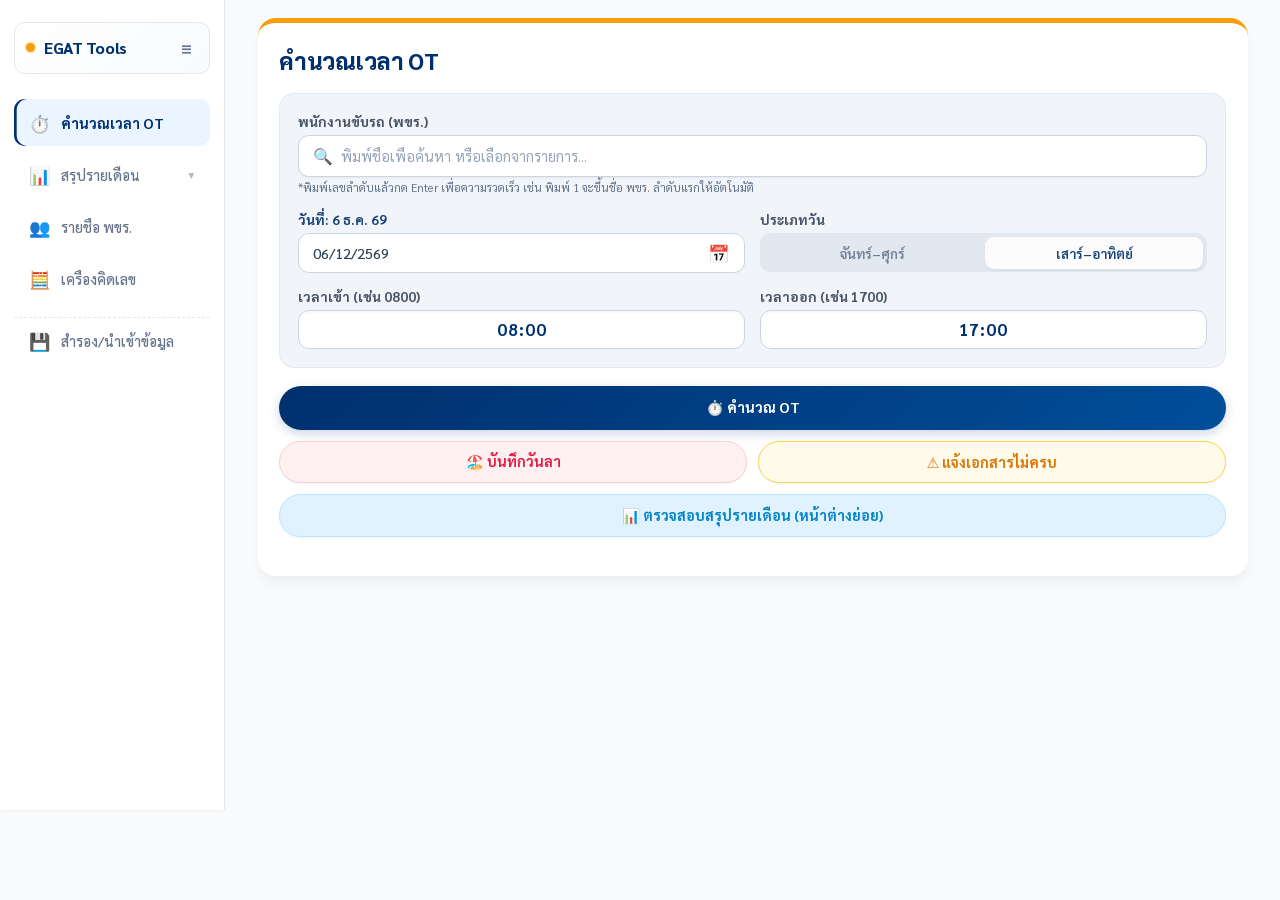
==== commit 1c412ff3: "Release v7.4.4: Fix dinner break deduction, enhance LocalStorage safety & sync PWA cache" ====
--- a/index.html
+++ b/index.html
@@ -2,140 +2,630 @@
 <html lang="th">
 <head>
 <meta charset="UTF-8" />
-<meta name="viewport" content="width=device-width, initial-scale=1, viewport-fit=cover" />
-<title>EGAT OT Calculator (v7.8.10) - ระบบคำนวณเวลาล่วงเวลา กฟผ.</title>
+<meta name="viewport" content="width=device-width, initial-scale=1, maximum-scale=1, user-scalable=0" />
 <meta http-equiv="Cache-Control" content="no-cache, no-store, must-revalidate" />
 <meta http-equiv="Pragma" content="no-cache" />
 <meta http-equiv="Expires" content="0" />
-  <meta name="description" content="ระบบคำนวณชั่วโมง OT (ล่วงเวลา) และเบิกค่าล่วงเวลา สำหรับพนักงาน กฟผ. พร้อมรองรับ PWA" />
-  <meta name="author" content="natthakitpinmoang" />
-  <meta name="theme-color" content="#f9c419" />
-
-  <!-- Open Graph / Social Sharing -->
-  <meta property="og:title" content="EGAT OT Calculator (v7.8.10) - ระบบคำนวณเวลาล่วงเวลา กฟผ." />
-  <meta property="og:description" content="ระบบคำนวณชั่วโมง OT และเบิกค่าล่วงเวลา สำหรับพนักงาน กฟผ. รองรับมือถือและติดตั้งเป็น PWA" />
-  <meta property="og:image" content="./assets/icons/icon-512.png" />
-  <meta property="og:type" content="website" />
-
-  <!-- ===== iOS Safari (Add to Home Screen) ===== -->
-  <!-- iOS ไม่ใช้ manifest ตอน Add to Home Screen ต้องใช้ meta tags เหล่านี้แทน -->
-  <meta name="apple-mobile-web-app-capable" content="yes" />
-  <meta name="mobile-web-app-capable" content="yes" />
-  <meta name="apple-mobile-web-app-status-bar-style" content="black-translucent" />
-  <meta name="apple-mobile-web-app-title" content="OT EGAT" />
-  <meta name="format-detection" content="telephone=no" />
-  <link rel="apple-touch-icon" href="./assets/icons/icon-192.png" />
-  <!-- ไอคอนขนาดใหญ่สำหรับ iOS ที่มี notch (iPhone Pro ขึ้นไป) -->
-  <link rel="apple-touch-icon" sizes="180x180" href="./assets/icons/apple-touch-icon-180.png" />
-  <link rel="apple-touch-icon" sizes="192x192" href="./assets/icons/icon-192.png" />
-
-  <link rel="manifest" href="./manifest.json" />
-  <link rel="icon" type="image/png" href="./assets/icons/icon-192.png" />
-  <link rel="stylesheet" href="./css/styles.css?v=7.8.10" />
+<title>EGAT OT (v7.4.4 Break Logic Fix & Stability)</title>
 <link href="https://fonts.googleapis.com/css2?family=Sarabun:wght@300;400;500;600;700&display=swap" rel="stylesheet">
+
+<style>
+:root {
+  /* Color Palette */
+  --brand: #00306e;       /* EGAT Blue */
+  --brand-dark: #002352;
+  --brand-light: #ebf5ff;
+  --accent: #f59e0b;      /* Amber */
+  --accent-light: #fffbeb;
+  --success: #10b981;
+  --danger: #ef4444;
+  --danger-soft: #fef2f2;
+
+  /* UI Colors */
+  --bg-body: #f8fafc;     /* Very Light Grey */
+  --bg-card: #ffffff;
+  --bg-input-zone: #f1f5f9; /* Soft Grey for Grouping */
+  --text-main: #334155;   /* Softer Black */
+  --text-muted: #64748b;
+  --border: #e2e8f0;
+
+  --radius: 20px;
+  --shadow-sm: 0 1px 2px 0 rgba(0, 0, 0, 0.05);
+  --shadow: 0 4px 6px -1px rgba(0, 0, 0, 0.05), 0 2px 4px -1px rgba(0, 0, 0, 0.03);
+  --shadow-lg: 0 10px 15px -3px rgba(0, 0, 0, 0.05), 0 4px 6px -2px rgba(0, 0, 0, 0.02);
+}
+
+* { box-sizing: border-box }
+body { 
+    margin: 0; 
+    background: var(--bg-body); 
+    font-family: 'Sarabun', system-ui, -apple-system, Segoe UI; 
+    color: var(--text-main); 
+    -webkit-font-smoothing: antialiased; 
+    zoom: 90%; /* เพิ่มคำสั่งนี้เพื่อบังคับซูม 90% */
+}
+.app { min-height: 100vh; display: flex; }
+
+/* Sidebar */
+.sidebar { width: 250px; background: #fff; border-right: 1px solid var(--border); padding: 24px 16px; display: flex; flex-direction: column; gap: 12px; transition: width .2s cubic-bezier(0.4, 0, 0.2, 1); z-index: 10; box-shadow: var(--shadow-sm); }
+.sidebar.collapsed { width: 76px; }
+
+.brand { display: flex; align-items: center; gap: 12px; font-weight: 800; color: var(--brand); padding: 12px; border-radius: 12px; background: linear-gradient(135deg, #fff, #f8fafc); border: 1px solid var(--border); justify-content: space-between; margin-bottom: 12px; }
+.brand .left { display: flex; align-items: center; gap: 10px }
+.brand .dot { width: 10px; height: 10px; background: var(--accent); border-radius: 50%; box-shadow: 0 0 0 2px rgba(245, 158, 11, 0.2); }
+.brand .txt { font-size: 1.1rem; letter-spacing: -0.5px; }
+
+.collapse-btn { all: unset; cursor: pointer; padding: 6px; border-radius: 8px; color: var(--text-muted); display: grid; place-items: center; transition: all 0.2s; }
+.collapse-btn:hover { background: var(--bg-body); color: var(--brand); }
+
+.menu { display: flex; flex-direction: column; gap: 6px; margin-top: 4px; }
+
+.menu-item { display: flex; gap: 12px; align-items: center; text-decoration: none; color: var(--text-muted); padding: 14px 16px; border-radius: 12px; cursor: pointer; transition: all 0.2s; font-weight: 500; position: relative; }
+.menu-item:hover { background: var(--bg-body); color: var(--brand); transform: translateX(2px); }
+.menu-item.active { background: var(--brand-light); color: var(--brand); font-weight: 700; box-shadow: inset 3px 0 0 var(--brand); }
+
+/* Submenu Styles */
+.submenu { display: none; flex-direction: column; gap: 4px; padding-left: 20px; margin-top: -4px; margin-bottom: 8px; }
+.submenu.open { display: flex; animation: slideDown 0.2s ease-out; }
+@keyframes slideDown { from { opacity: 0; transform: translateY(-5px); } to { opacity: 1; transform: translateY(0); } }
+
+.submenu-item { display: flex; gap: 10px; align-items: center; padding: 10px 16px; border-radius: 12px; color: var(--text-muted); cursor: pointer; font-size: 0.9rem; transition: all 0.2s; }
+.submenu-item:hover { background: var(--bg-body); color: var(--brand); }
+.submenu-item.active { background: #f1f5f9; color: var(--brand); font-weight: 700; box-shadow: inset 2px 0 0 var(--accent); }
+
+.icon { width: 24px; height: 24px; display: inline-grid; place-items: center; font-size: 1.2rem; flex-shrink: 0; }
+.label { white-space: nowrap; flex: 1; overflow: hidden; text-overflow: ellipsis; }
+.arrow-icon { font-size: 0.7em; opacity: 0.5; transition: transform 0.2s; }
+.menu-item.expanded .arrow-icon { transform: rotate(180deg); }
+
+.badge { background: var(--danger); color: white; font-size: 0.75rem; padding: 2px 8px; border-radius: 99px; font-weight: 700; display: none; box-shadow: 0 2px 4px rgba(239, 68, 68, 0.3); }
+.sidebar.collapsed .label, .sidebar.collapsed .badge, .sidebar.collapsed .arrow-icon { display: none }
+.sidebar.collapsed .brand .left span.txt { display: none }
+.sidebar.collapsed .submenu { display: none !important; }
+
+/* Content Area */
+.content { flex: 1; height: 100vh; overflow-y: auto; display: flex; flex-direction: column; background-color: var(--bg-body); scrollbar-width: thin; scrollbar-color: #cbd5e1 transparent; }
+
+/* View Container */
+.view { display: none; animation: fadeIn 0.3s; }
+.view.active { display: flex; justify-content: center; align-items: flex-start; flex-grow: 1; padding: 20px; min-height: 100%; box-sizing: border-box; }
+
+/* Compact Card Style */
+.card { width: 100%; max-width: 1100px; margin: 0 auto; background: var(--bg-card); border-radius: var(--radius); border-top: 6px solid var(--accent); box-shadow: var(--shadow-lg); padding: 24px; transition: all 0.3s ease; position: relative; }
+
+h2 { margin: 0 0 20px 0; color: var(--brand); font-size: 1.6rem; font-weight: 800; letter-spacing: -0.5px; }
+
+/* Input Zone */
+.input-zone { background-color: var(--bg-input-zone); border-radius: 16px; padding: 20px; border: 1px solid var(--border); margin-bottom: 20px; }
+
+/* Form Grid */
+.grid { display: grid; grid-template-columns: 1fr 1fr; gap: 16px; }
+@media (max-width: 640px) { .grid { grid-template-columns: 1fr; gap: 12px; } }
+
+label { font-weight: 700; color: var(--text-main); font-size: 0.95rem; margin-bottom: 6px; display: block; opacity: 0.9; }
+input, select, button, textarea { font-family: inherit; font-size: 16px !important; }
+
+/* Inputs */
+input[type="date"], input[type="text"], input[type="tel"], input[type="number"], select, input[type="month"] { width: 100%; padding: 12px 16px; border: 1px solid #cbd5e1; border-radius: 12px; background: #fff; color: var(--text-main); transition: all 0.2s; font-weight: 500; font-size: 16px; }
+input:hover, select:hover { border-color: #94a3b8; background-color: #fcfcfc; }
+input:focus, select:focus { outline: none; border-color: var(--brand); background-color: #fff; box-shadow: 0 0 0 4px var(--brand-light); }
+
+/* Custom Select Arrow */
+select { appearance: none; background-image: url("data:image/svg+xml;charset=UTF-8,%3csvg xmlns='http://www.w3.org/2000/svg' viewBox='0 0 24 24' fill='none' stroke='%2364748b' stroke-width='2' stroke-linecap='round' stroke-linejoin='round'%3e%3cpolyline points='6 9 12 15 18 9'%3e%3c/polyline%3e%3c/svg%3e"); background-repeat: no-repeat; background-position: right 1rem center; background-size: 1em; padding-right: 2.5rem; }
+
+/* SEARCH INPUT WRAPPER */
+.search-wrapper { display: flex; align-items: center; background: #fff; border: 1px solid #cbd5e1; padding: 4px 16px; border-radius: 12px; box-shadow: var(--shadow-sm); transition: all 0.2s; width: 100%; }
+.search-wrapper:hover { box-shadow: var(--shadow); border-color: var(--brand-light); }
+.search-wrapper:focus-within { border-color: var(--brand); box-shadow: 0 0 0 3px rgba(0, 35, 82, 0.1); }
+.search-wrapper .search-icon { font-size: 1.1rem; color: #94a3b8; margin-right: 8px; }
+.search-wrapper input { border: none !important; background: transparent !important; padding: 8px 0 !important; font-weight: 700 !important; color: var(--brand) !important; outline: none !important; font-size: 1rem !important; flex: 1; width: 100%; box-shadow: none !important; }
+.search-wrapper input::placeholder { color: #94a3b8; font-weight: 400; }
+
+/* Custom Date Input Wrapper */
+.custom-date-input { position: relative; width: 100%; background: #fff; border: 1px solid #cbd5e1; border-radius: 12px; display: flex; align-items: center; padding: 0; overflow: hidden; height: 44px; transition: all 0.2s; }
+.custom-date-input:focus-within { border-color: var(--brand); box-shadow: 0 0 0 3px rgba(0, 35, 82, 0.1); }
+.real-date-input { position: absolute; left: 0; top: 0; width: 100%; height: 100%; opacity: 0; cursor: pointer; z-index: 10; padding: 0; }
+.fake-date-display { flex: 1; padding: 0 16px; font-size: 16px; font-weight: 500; color: var(--text-main); white-space: nowrap; overflow: hidden; text-overflow: ellipsis; pointer-events: none; }
+.icon-cal { padding-right: 16px; color: var(--text-muted); font-size: 1.2rem; pointer-events: none; }
+
+/* Time Inputs */
+input.time-manual { border: 1px solid #cbd5e1; background-color: #fff; color: var(--brand); font-weight: 700; font-size: 1.2rem !important; letter-spacing: 1px; text-align: center; padding: 8px; box-shadow: inset 0 2px 4px rgba(0, 0, 0, 0.03); }
+input.time-manual:focus { border-color: var(--brand); box-shadow: 0 0 0 3px rgba(0, 48, 110, 0.1); }
+
+/* Radio Line */
+.radio-line { display: flex; width: 100%; margin-top: 0; background: #e2e8f0; border-radius: 12px; padding: 4px; gap: 4px; }
+.radio-line label { flex: 1; margin: 0; padding: 8px; cursor: pointer; display: flex; align-items: center; justify-content: center; gap: 8px; border-radius: 10px; transition: all 0.2s; font-weight: 600; color: var(--text-muted); font-size: 0.95rem; }
+.radio-line label:hover { background: rgba(255, 255, 255, 0.8); color: var(--brand); }
+.radio-line label.active { background: #fff; color: var(--brand); box-shadow: 0 2px 4px rgba(0, 0, 0, 0.05); }
+.radio-line input { display: none; }
+
+/* Global Primary Button */
+.primary { background: linear-gradient(135deg, var(--brand), #004e9a); color: #fff; border: none; padding: 12px 24px; border-radius: 50px !important; cursor: pointer; font-weight: 700; font-size: 1.05rem; font-family: inherit; box-shadow: 0 4px 12px rgba(0, 47, 108, 0.2); transition: all 0.2s cubic-bezier(0.4, 0, 0.2, 1); display: inline-flex; justify-content: center; align-items: center; gap: 8px; }
+.primary:hover { transform: translateY(-2px); box-shadow: 0 8px 16px rgba(0, 47, 108, 0.25); }
+.primary:active { transform: scale(0.98); }
+
+/* Actions Grid */
+.actions-grid { display: grid; grid-template-columns: 1fr 1fr; gap: 12px; margin-top: 20px; }
+.actions-grid .primary { grid-column: 1 / -1; width: 100%; padding: 14px; font-size: 1.1rem; }
+
+.btn-leave { background: #fff1f2; color: #e11d48; border: 1px solid #fecdd3; padding: 12px; border-radius: 14px; font-weight: 700; cursor: pointer; transition: all 0.2s; font-family: inherit; font-size: 1rem; display:flex; justify-content:center; align-items:center; gap:6px; box-shadow: var(--shadow-sm); }
+.btn-leave:hover { background: #ffe4e6; transform: translateY(-2px); box-shadow: 0 4px 6px -1px rgba(225, 29, 72, 0.15); }
+.btn-leave:active { transform: scale(0.98); }
+
+.btn-incomplete { background: #fffbeb; color: #d97706; border: 1px solid #fcd34d; padding: 12px; border-radius: 14px; font-weight: 700; cursor: pointer; transition: all 0.2s; font-family: inherit; font-size: 1rem; display:flex; justify-content:center; align-items:center; gap:6px; box-shadow: var(--shadow-sm); }
+.btn-incomplete:hover { background: #fef3c7; transform: translateY(-2px); box-shadow: 0 4px 6px -1px rgba(217, 119, 6, 0.15); }
+.btn-incomplete:active { transform: scale(0.98); }
+
+.btn-secondary { background: #f1f5f9; color: var(--text-muted); border: none; padding: 12px; border-radius: 12px; cursor: pointer; font-weight: 700; width: auto; font-size: 1rem; display: flex; align-items: center; justify-content: center; box-shadow: var(--shadow-sm); transition: all 0.1s; }
+.btn-secondary:hover { background: #e2e8f0; color: var(--text-main); }
+
+/* Result Area */
+#result { margin-top: 20px; animation: slideUp 0.3s ease-out; }
+@keyframes slideUp { from { opacity: 0; transform: translateY(10px); } to { opacity: 1; transform: translateY(0); } }
+
+.result-wrap { border: 1px solid var(--border); border-radius: 16px; overflow: hidden; box-shadow: var(--shadow); background: #fff; }
+.result-head { display: flex; justify-content: space-between; align-items: center; padding: 14px 18px; background: #fff; border-bottom: 1px solid var(--border); }
+.result-head .tt { font-weight: 800; color: var(--brand); font-size: 1.1rem; display: flex; align-items: center; gap: 8px; }
+.result-head .tt::before { content: ''; width: 4px; height: 18px; background: var(--accent); border-radius: 4px; display: block; }
+.meta-pill { display: flex; align-items: center; gap: 8px; }
+.m-date, .m-time { color: var(--text-muted); background: #f8fafc; padding: 4px 10px; border-radius: 8px; font-weight: 600; font-size: 0.85rem; border: 1px solid var(--border); }
+.result-section { padding: 18px; border-bottom: 1px solid var(--border); }
+.result-section:last-child { border-bottom: none; background: #f9fafb; }
+.result-title { font-weight: 700; color: var(--text-main); display: flex; align-items: center; gap: 8px; margin-bottom: 10px; font-size: 0.95rem; }
+
+.row { display: grid; grid-template-columns: 130px 70px 1fr; gap: 10px; align-items: center; padding: 10px; border-radius: 12px; border: 1px solid var(--border); background: #fff; margin-bottom: 6px; transition: transform 0.1s; font-size: 0.95rem; }
+.row:hover { border-color: var(--brand-light); transform: translateX(4px); }
+@media (max-width:560px) { .row { grid-template-columns: 1fr 60px 1fr; } }
+
+.time { font-variant-numeric: tabular-nums; font-weight: 500; color: var(--text-main); }
+.rate { justify-self: center; font-weight: 800; padding: 3px 8px; border-radius: 8px; font-size: .8rem; letter-spacing: 0.5px; }
+.rate.x1 { background: #ecfeff; color: #0e7490; }
+.rate.x15 { background: var(--brand-light); color: var(--brand); }
+.rate.x3 { background: #fff1f2; color: #be123c; }
+.dur { text-align: right; font-variant-numeric: tabular-nums; font-weight: 600; }
+
+.breaks { display: flex; flex-wrap: wrap; gap: 8px; margin-top: 10px; }
+.break-chip { background: #f1f5f9; color: var(--text-muted); border: 1px solid var(--border); border-radius: 20px; padding: 3px 10px; font-size: .8rem; }
+
+.total-box { display: grid; gap: 6px; }
+.total-line { display: flex; justify-content: space-between; font-weight: 600; color: var(--text-muted); font-size: 0.95rem; }
+.total-line .v { font-weight: 800; color: var(--text-main); }
+.total-line.em { border-top: 1px dashed var(--border); padding-top: 10px; margin-top: 6px; color: var(--brand); font-size: 1.05rem; }
+
+/* Save Buttons */
+.btn-group { display: flex; gap: 10px; width: 100%; margin-top: 18px; }
+.btn-save { background: linear-gradient(135deg, #10b981, #059669); color: white; border: none; padding: 12px; border-radius: 12px; cursor: pointer; font-weight: 700; flex: 2; display: flex; align-items: center; justify-content: center; gap: 8px; transition: all 0.2s; box-shadow: 0 4px 6px -1px rgba(16, 185, 129, 0.3); font-size: 1rem; }
+.btn-save:hover { transform: translateY(-2px); box-shadow: 0 8px 10px -2px rgba(16, 185, 129, 0.4); }
+.btn-save:disabled { background: #cbd5e1; cursor: not-allowed; transform: none; box-shadow: none; }
+
+.btn-next { background: #f1f5f9; color: var(--text-main); border: 1px solid var(--border); padding: 12px; border-radius: 12px; cursor: pointer; font-weight: 700; transition: all 0.2s; font-size: 1rem; }
+.btn-next:hover { background: #e2e8f0; }
+
+/* Utility Display */
+.thai-date-display { grid-column: 1 / -1; font-size: 0.95rem; color: var(--brand); font-weight: 700; margin: 8px 0; background: var(--brand-light); display: block; padding: 10px; border-radius: 12px; width: 100%; text-align: center; border: 1px dashed #bfdbfe; }
+
+/* History Section */
+.month-selector-group { display: flex; align-items: center; gap: 10px; margin-bottom: 0; }
+.history-date-text { font-size: 1.6rem; font-weight: 800; color: var(--brand); border-bottom: 2px dashed rgba(0, 47, 108, 0.2); cursor: pointer; position: relative; transition: all 0.2s; display: flex; align-items: center; gap: 8px; }
+.history-date-text:hover { color: var(--accent); border-bottom-color: var(--accent); }
+.history-date-text::after { content: '▼'; font-size: 0.4em; opacity: 0.5; }
+.history-date-input-hidden { position: absolute; top: 0; left: 0; width: 100%; height: 100%; opacity: 0; cursor: pointer; z-index: 10; display: none; }
+
+/* Driver Filter Styles */
+.driver-filter-wrapper { display: flex; align-items: center; justify-content: space-between; gap: 10px; background: #fff; border: 1px solid #cbd5e1; padding: 8px 16px; border-radius: 12px; box-shadow: var(--shadow-sm); transition: all 0.2s; width: 100%; }
+.driver-filter-wrapper:hover { box-shadow: var(--shadow); border-color: var(--brand-light); }
+.filter-label { margin: 0; font-weight: 700; color: var(--text-muted); font-size: 0.9rem; white-space: nowrap; display: flex; align-items: center; gap: 6px; }
+
+/* HEADER & FILTER STYLES */
+.history-header-container { display: flex; flex-direction: column; justify-content: flex-start; align-items: stretch; background: linear-gradient(to right, #e2e8f0, #f8fafc); padding: 16px 20px; border-radius: 16px; margin-bottom: 20px; border: 1px solid #cbd5e1; gap: 12px; box-shadow: inset 0 1px 2px rgba(255, 255, 255, 0.8), 0 2px 4px rgba(0, 0, 0, 0.05); }
+.left-group { display: flex; align-items: baseline; gap: 12px; flex-wrap: wrap; border-bottom: 1px dashed #cbd5e1; padding-bottom: 10px; margin-bottom: 4px; width: 100%; }
+.right-group { margin-left: 0; width: 100%; display: flex; justify-content: flex-start; }
+.history-title { margin: 0; font-size: 1.6rem; font-weight: 800; color: var(--brand); letter-spacing: -0.5px; cursor: default; }
+.month-picker-inline { position: relative; display: inline-flex; align-items: center; border-bottom: 2px dashed rgba(0, 47, 108, 0.2); cursor: pointer; padding-bottom: 2px; transition: all 0.2s; }
+.month-picker-inline:hover { border-bottom-color: var(--accent); }
+.month-text { font-size: 1.4rem; font-weight: 700; color: var(--text-muted); }
+.month-text:hover { color: var(--brand); }
+
+/* History Dropdown Menu */
+.summary-dropdown-menu { display: none; position: absolute; top: 40px; left: 0; background: white; border: 1px solid #e2e8f0; border-radius: 12px; box-shadow: 0 10px 15px -3px rgba(0, 0, 0, 0.1); z-index: 100; min-width: 220px; overflow: hidden; animation: fadeIn 0.2s; }
+.summary-dropdown-menu.show { display: block; }
+.menu-opt { padding: 12px 16px; cursor: pointer; font-weight: 600; color: var(--text-main); transition: background 0.1s; border-bottom: 1px solid #f1f5f9; }
+.menu-opt:last-child { border-bottom: none; }
+.menu-opt:hover { background: #f8fafc; color: var(--brand); }
+.menu-opt.active { background: var(--brand-light); color: var(--brand); }
+
+/* Toolbar Styles */
+.history-toolbar-container { margin-top: 15px; margin-bottom: 20px; padding: 6px; background: #f1f5f9; border: 1px solid #e2e8f0; border-radius: 18px; display: flex; flex-wrap: nowrap; overflow-x: auto; gap: 6px; align-items: stretch; justify-content: space-between; box-shadow: inset 0 2px 4px rgba(0, 0, 0, 0.03); -ms-overflow-style: none; scrollbar-width: none; }
+.history-toolbar-container::-webkit-scrollbar { display: none; }
+.tool-btn { flex: 1; display: flex; align-items: center; justify-content: center; gap: 6px; padding: 10px 4px; border-radius: 12px; border: 1px solid transparent; font-size: 0.85rem; font-weight: 700; cursor: pointer; transition: all 0.2s cubic-bezier(0.4, 0, 0.2, 1); background: #fff; box-shadow: 0 1px 2px rgba(0, 0, 0, 0.05); color: var(--text-muted); white-space: nowrap; min-width: fit-content; }
+.tool-btn:hover { transform: translateY(-1px); box-shadow: 0 4px 6px -1px rgba(0, 0, 0, 0.1); }
+.tool-btn:active { transform: scale(0.98); }
+.tool-btn.t-create { color: #0284c7; background: linear-gradient(to bottom, #fff, #f0f9ff); border-color: #bae6fd; }
+.tool-btn.t-create:hover { background: #e0f2fe; }
+.tool-btn.t-warn { color: #d97706; background: linear-gradient(to bottom, #fff, #fffbeb); border-color: #fcd34d; }
+.tool-btn.t-warn:hover { background: #fef3c7; }
+.tool-btn.t-danger { color: #e11d48; background: linear-gradient(to bottom, #fff, #fff1f2); border-color: #fecdd3; }
+.tool-btn.t-danger:hover { background: #ffe4e6; }
+.tool-btn.t-view { color: #475569; background: linear-gradient(to bottom, #fff, #f8fafc); border-color: #cbd5e1; }
+.tool-btn.t-view:hover { background: #f1f5f9; }
+
+/* Summary Cards */
+.summary-grid { display: grid; grid-template-columns: repeat(3, 1fr); gap: 12px; margin-bottom: 24px; }
+.sum-card { padding: 16px; border-radius: 16px; color: white; text-align: center; box-shadow: var(--shadow-lg); position: relative; overflow: hidden; display: flex; flex-direction: column; justify-content: center; min-height: 100px; transition: transform 0.2s; }
+.sum-card:hover { transform: translateY(-3px); }
+.sum-card.c-15 { background: linear-gradient(135deg, #2563eb, #1e40af); }
+.sum-card.c-1 { background: linear-gradient(135deg, #06b6d4, #0e7490); }
+.sum-card.c-3 { background: linear-gradient(135deg, #e11d48, #be123c); }
+.sum-card::after { content: ''; position: absolute; top: -15px; right: -15px; width: 60px; height: 60px; border-radius: 50%; background: rgba(255, 255, 255, 0.15); pointer-events: none; }
+.sum-card .lbl { font-size: 0.85rem; font-weight: 600; opacity: 0.9; margin-bottom: 2px; text-transform: uppercase; letter-spacing: 1px; }
+.sum-card .val { font-size: 2rem; font-weight: 800; line-height: 1; margin: 2px 0; text-shadow: 0 2px 4px rgba(0, 0, 0, 0.1); }
+.sum-card .unit { font-size: 0.75rem; opacity: 0.8; font-weight: 500; }
+
+/* Total Summary Bar */
+.total-summary-section { background: #fff; border: 1px solid var(--border); border-radius: 16px; margin-top: 20px; display: flex; overflow: hidden; box-shadow: var(--shadow); padding: 0; }
+.summary-half { flex: 1; padding: 16px 24px; display: flex; flex-direction: column; align-items: center; justify-content: center; position: relative; }
+.summary-half:not(:last-child) { border-right: 1px dashed var(--border); }
+.summary-half.leave { background: linear-gradient(to bottom right, #fff7ed, #fff); }
+.summary-half.ot { background: linear-gradient(to bottom right, #f0f9ff, #fff); }
+.summary-half.request { background: linear-gradient(to bottom right, #ecfeff, #fff); }
+.summary-half.request .val { color: #0284c7; } 
+.summary-half .lbl { font-size: 0.95rem; font-weight: 600; color: var(--text-muted); margin-bottom: 4px; }
+.summary-half .val-group { display: flex; align-items: baseline; gap: 6px; }
+.summary-half .val { font-size: 2rem; font-weight: 800; line-height: 1; }
+.summary-half .unit { font-size: 0.85rem; font-weight: 600; opacity: 0.7; }
+.summary-half.leave .val { color: var(--accent); }
+.summary-half.ot .val { color: var(--brand); }
+
+/* Table Styles */
+.table-container { border-radius: 16px; box-shadow: var(--shadow); background: #fff; border: 1px solid var(--border); margin-top: 20px; overflow-x: auto; position: relative; }
+.history-table { width: 100%; border-collapse: separate; border-spacing: 0; min-width: 100%; font-size: 0.8rem; }
+.history-table thead th { background: #f8fafc; color: var(--text-muted); text-transform: uppercase; letter-spacing: 0.5px; font-size: 0.75rem; font-weight: 800; padding: 10px 2px; border-bottom: 2px solid var(--border); white-space: nowrap; vertical-align: middle; }
+.th-ot { white-space: nowrap !important; min-width: 35px !important; width: auto !important; text-align: center; }
+.history-table td { padding: 6px 2px; border-bottom: 1px solid #f1f5f9; color: var(--text-main); vertical-align: middle; white-space: nowrap; }
+.history-table tr:last-child td { border-bottom: none; }
+.history-table tbody tr:hover { background: #fdfeff; }
+.col-center { text-align: center; }
+.history-table th:last-child, .history-table td:last-child { position: sticky; right: 0; z-index: 10; box-shadow: -2px 0 5px rgba(0,0,0,0.05); }
+.history-table th:last-child { background-color: #f8fafc; }
+.history-table td:last-child { background-color: #fff; }
+.history-table tbody tr:hover td:last-child { background-color: #fdfeff; }
+.history-table tbody tr.verified-row { background-color: #ecfdf5 !important; transition: all 0.3s; }
+.history-table tbody tr.verified-row:hover { background-color: #d1fae5 !important; }
+.history-table tbody tr.verified-row td { border-bottom-color: #a7f3d0 !important; }
+.history-table tbody tr.verified-row td:last-child { background-color: #ecfdf5 !important; }
+.history-table tbody tr.verified-row:hover td:last-child { background-color: #d1fae5 !important; }
+
+.btn-verify { background: #f1f5f9; color: #94a3b8; border: 1px solid #cbd5e1; padding: 6px 12px; border-radius: 10px; font-size: 0.8rem; font-weight: 700; cursor: pointer; transition: all 0.2s; display: inline-flex; align-items: center; justify-content: center; gap: 4px; width: 100%; white-space: nowrap; box-shadow: var(--shadow-sm); }
+.btn-verify:hover { background: #e2e8f0; color: #64748b; }
+.btn-verify.active { background: linear-gradient(135deg, #10b981, #059669); color: white; border-color: #047857; box-shadow: 0 4px 6px rgba(16, 185, 129, 0.3); }
+.tool-btn.t-verify { color: #94a3b8; background: #f8fafc; border-color: #cbd5e1; }
+.tool-btn.t-verify.active { color: #fff; background: linear-gradient(to bottom, #10b981, #059669); border-color: #047857; box-shadow: 0 4px 10px rgba(16, 185, 129, 0.3); }
+
+.pill { display: inline-block; padding: 2px 6px; border-radius: 6px; font-size: 0.7rem; font-weight: 700; white-space: nowrap; cursor: pointer; transition: all 0.2s; user-select: none; border: 1px solid transparent; margin-top: 2px; }
+.pill:hover { transform: scale(1.05); }
+.pill-weekday { background: #f0f9ff; color: #0369a1; border-color: #bae6fd; }
+.pill-weekend { background: #fff1f2; color: #be123c; border-color: #fecdd3; }
+
+.time-range { font-variant-numeric: tabular-nums; font-weight: 600; color: var(--text-main); background: #f8fafc; padding: 4px 8px; border-radius: 8px; display: inline-flex; align-items: center; gap: 4px; font-size: 0.85rem; border: 1px solid var(--border); transition: all 0.2s; }
+.time-range:hover { background: #fff; border-color: var(--brand); color: var(--brand); box-shadow: var(--shadow-sm); }
+.time-range.pending { background: #fff; border: 1px dashed #cbd5e1; color: #94a3b8; }
+.time-range.pending:hover { background: #f0f9ff; border-color: #3b82f6; color: #3b82f6; }
+
+.edit-row-wrap { display: flex; align-items: center; justify-content: center; gap: 8px; }
+.mini-input { padding: 8px 12px; border: 1px solid var(--border); border-radius: 10px; text-align: center; font-family: inherit; font-weight: 700; color: var(--brand); font-size: 1rem; background: #fff; outline: none; box-shadow: var(--shadow-sm); width: 85px; transition: all 0.2s; }
+.mini-input:focus { border-color: var(--brand); box-shadow: 0 0 0 3px var(--brand-light); transform: scale(1.05); }
+.mini-btn { width: 32px; height: 32px; border: none; border-radius: 50%; display: grid; place-items: center; cursor: pointer; transition: all 0.2s; box-shadow: var(--shadow-sm); color: white; font-size: 0.9rem; }
+.mini-btn:hover { transform: translateY(-2px); box-shadow: var(--shadow); }
+.mini-btn.ok { background: var(--success); }
+.mini-btn.cancel { background: var(--danger); }
+
+.ot-val { cursor: pointer; font-weight: 800; padding: 2px 8px; border-radius: 6px; transition: all 0.2s; font-size: 0.85rem; display: inline-block; min-width: 36px; text-align: center; }
+.ot-val:hover { background: #fff; box-shadow: 0 2px 4px rgba(0, 0, 0, 0.1); transform: scale(1.1); }
+.val-15 { color: #1e3a8a; background: #eff6ff; border: 1px solid #bfdbfe; }
+.val-1 { color: #0e7490; background: #ecfeff; border: 1px solid #a5f3fc; }
+.val-3 { color: #be123c; background: #fff1f2; border: 1px solid #fecdd3; }
+
+.inc-box { display: flex; align-items: baseline; gap: 6px; background: #faf5ff; border: 1px dashed #d8b4fe; border-radius: 8px; padding: 4px 6px; margin-top: 6px; color: #7e22ce; font-size: 0.75rem; font-weight: 500; line-height: 1.3; text-align: left; white-space: normal !important; max-width: 140px; width: fit-content; }
+.inc-box i { font-style: normal; font-size: 0.9rem; opacity: 0.7; flex-shrink: 0; }
+
+.action-btn { border: none; width: 34px; height: 34px; border-radius: 10px; cursor: pointer; font-size: 1rem; transition: all 0.2s; display: inline-flex; align-items: center; justify-content: center; margin: 0 2px; }
+.view-btn { color: #0284c7; background: #e0f2fe; }
+.view-btn:hover { background: #0284c7; color: white; }
+.reset-btn { color: #d97706; background: #fffbeb; }
+.reset-btn:hover { background: #d97706; color: white; }
+.del-btn { color: #dc2626; background: #fee2e2; }
+.del-btn:hover { background: #dc2626; color: white; }
+
+.driver-list-container { display: flex; flex-direction: column; gap: 8px; }
+.driver-item-row { display: grid; grid-template-columns: 24px 40px 1fr auto; align-items: center; background: #fff; border: 1px solid var(--border); border-radius: 12px; padding: 12px 16px 12px 8px; transition: transform 0.2s, box-shadow 0.2s, border-color 0.2s; cursor: grab; }
+.driver-item-row:active { cursor: grabbing; }
+.driver-item-row.dragging { opacity: 0.4; background: #f8fafc; border: 2px dashed #94a3b8; transform: scale(0.98); z-index: 10; }
+.driver-item-row.drag-over { border-color: var(--brand); border-style: dashed; background: var(--brand-light); }
+.driver-item-row:hover { border-color: var(--brand-light); transform: translateX(4px); box-shadow: var(--shadow-sm); }
+.drag-handle { color: #cbd5e1; font-size: 1.2rem; display: grid; place-items: center; }
+.drag-handle:hover { color: var(--brand); }
+.d-index { font-weight: 800; color: #cbd5e1; font-size: 1.2rem; text-align: center; }
+.d-info { display: flex; flex-direction: column; gap: 4px; }
+.d-main { font-weight: 700; color: var(--text-main); font-size: 1rem; }
+.d-sub { font-size: 0.85rem; color: var(--text-muted); display: flex; gap: 10px; }
+.d-actions { display: flex; gap: 8px; }
+
+.calc { width: min(520px, 100%); margin: 14px auto 0; background: #fff; border: 1px solid var(--border); border-radius: 24px; padding: 24px; box-shadow: var(--shadow); }
+.calc-display { width: 100%; height: 90px; border: none; border-radius: 16px; padding: 20px; font-size: 3.5rem; text-align: right; background: #f8fafc; color: var(--brand); font-weight: 700; margin-bottom: 24px; box-shadow: inset 0 2px 4px rgba(0, 0, 0, 0.03); }
+.keys { display: grid; grid-template-columns: repeat(4, 1fr); gap: 12px; }
+.keys button { padding: 20px 0; border: 1px solid var(--border); background: #fff; border-radius: 16px; cursor: pointer; font-weight: 700; font-size: 1.3rem; color: var(--text-main); transition: all 0.1s; box-shadow: 0 4px 0 var(--border); margin-bottom: 4px; aspect-ratio: 1; display: flex; align-items: center; justify-content: center; }
+.keys button:active { transform: translateY(4px); box-shadow: none; margin-bottom: 0; margin-top: 4px; }
+.keys button.op { background: #f0f9ff; color: var(--brand); border-color: #bae6fd; box-shadow: 0 4px 0 #bae6fd; }
+.keys button.eq { background: var(--brand); color: #fff; border-color: var(--brand-dark); box-shadow: 0 4px 0 var(--brand-dark); }
+.keys button[data-k="0"] { grid-column: span 2; aspect-ratio: auto; }
+
+/* Modal Styles */
+.modal { display: none; position: fixed; z-index: 1000; left: 0; top: 0; width: 100%; height: 100%; background-color: rgba(0, 0, 0, 0.5); align-items: center; justify-content: center; backdrop-filter: blur(2px); }
+.modal.show { display: flex; animation: fadeIn 0.2s; }
+.modal-content { background-color: #ffffff; padding: 30px 24px; border-radius: 24px; box-shadow: 0 20px 25px -5px rgba(0, 0, 0, 0.1), 0 10px 10px -5px rgba(0, 0, 0, 0.04); border: 1px solid #f1f5f9; width: 90%; max-width: 500px; max-height: 85vh; overflow-y: auto; position: relative; }
+
+/* ยก Layer ของ Detail Modal ให้สูงกว่า Quick Summary Modal */
+#detailModal { z-index: 1050 !important; }
+
+.driver-form-grid { display: grid; grid-template-columns: repeat(2, 1fr); gap: 16px; margin-bottom: 20px; }
+.day-grid { display: grid; grid-template-columns: repeat(7, 1fr); gap: 8px; margin-top: 8px; }
+.day-item { display: flex; align-items: center; justify-content: center; aspect-ratio: 1; border: 1px solid var(--border); border-radius: 8px; cursor: pointer; font-weight: 700; transition: all 0.2s; background: #fff; color: var(--text-muted); user-select: none; }
+.day-item:hover { border-color: var(--brand); color: var(--brand); transform: scale(1.05); }
+.day-item.selected { background: var(--danger); color: white; border-color: var(--danger); box-shadow: 0 4px 10px rgba(239, 68, 68, 0.3); }
+
+.quick-notes-wrapper { margin-bottom: 10px; background: #f8fafc; padding: 10px; border-radius: 12px; border: 1px solid #e2e8f0; margin-bottom: 20px; }
+.quick-notes-title { font-size: 0.8rem; font-weight: 700; color: #94a3b8; margin-bottom: 8px; text-transform: uppercase; letter-spacing: 0.5px; }
+.quick-notes { display: flex; flex-wrap: wrap; gap: 8px; }
+.note-chip { background: #fff; color: #334155; border: 1px solid #cbd5e1; padding: 8px 12px; border-radius: 8px; font-size: 0.85rem; font-weight: 600; cursor: pointer; transition: all 0.2s; user-select: none; display: inline-flex; align-items: center; gap: 6px; box-shadow: 0 1px 2px rgba(0, 0, 0, 0.05); }
+.note-chip:hover { border-color: var(--brand); color: var(--brand); background: #f0f9ff; transform: translateY(-1px); }
+.note-chip:active { transform: scale(0.98); }
+
+.summary-list-item { display: flex; justify-content: space-between; align-items: center; padding: 12px; border-bottom: 1px solid #f1f5f9; }
+.summary-list-item:last-child { border-bottom: none; }
+.summary-date { font-weight: 700; color: var(--text-main); }
+.summary-driver { font-size: 0.85rem; color: var(--text-muted); }
+.summary-reason { background: #f3e8ff; color: #7e22ce; padding: 4px 10px; border-radius: 8px; font-size: 0.85rem; font-weight: 600; }
+
+.cmp-content { margin-top: 10px; text-align: center; }
+.cmp-header { display: flex; justify-content: space-between; align-items: center; margin-bottom: 24px; padding: 0 10px; }
+.cmp-nav-btn { background: #fff; border: 1px solid #e2e8f0; width: 36px; height: 36px; border-radius: 12px; color: var(--text-muted); cursor: pointer; font-size: 1.2rem; font-weight: 700; transition: all 0.2s; display: grid; place-items: center; box-shadow: 0 1px 2px rgba(0,0,0,0.05); }
+.cmp-nav-btn:hover { background: var(--brand-light); color: var(--brand); border-color: var(--brand-light); }
+#cmpYearDisplay { font-size: 1.5rem; font-weight: 800; color: var(--brand); letter-spacing: -0.5px; }
+.cmp-grid { display: grid; grid-template-columns: repeat(3, 1fr); gap: 12px; }
+.cmp-month-btn { padding: 12px; border: 1px solid transparent; border-radius: 14px; background: #f8fafc; font-size: 0.95rem; font-weight: 600; color: var(--text-main); cursor: pointer; transition: all 0.2s cubic-bezier(0.4, 0, 0.2, 1); box-shadow: none; }
+.cmp-month-btn:hover { background: #fff; color: var(--brand); border-color: var(--brand-light); box-shadow: 0 4px 6px -1px rgba(0, 0, 0, 0.1); transform: translateY(-2px); }
+.cmp-month-btn.active { background: linear-gradient(135deg, var(--brand), #004e9a); color: white; border-color: transparent; box-shadow: 0 4px 12px rgba(0, 48, 110, 0.3); transform: scale(1.05); font-weight: 700; }
+
+/* Quick Summary Modal New Design */
+#quickSummaryModal .modal-content { 
+    max-width: 800px; 
+    padding: 30px; 
+    border-radius: 28px; 
+    background: #ffffff; 
+}
+
+#quickSummaryTitle { 
+    font-size: 1.6rem; 
+    font-weight: 800; 
+    color: var(--brand); 
+    display: flex; 
+    align-items: center; 
+    gap: 12px; 
+    margin-bottom: 5px;
+}
+
+#quickSummaryBadges { 
+    display: grid; 
+    grid-template-columns: repeat(auto-fit, minmax(130px, 1fr)); 
+    gap: 12px; 
+    margin: 20px 0 25px 0; 
+}
+
+.qs-stat-card {
+    padding: 12px;
+    border-radius: 16px;
+    text-align: center;
+    border: 1px solid rgba(0,0,0,0.05);
+    transition: transform 0.2s;
+}
+.qs-stat-card:hover { transform: translateY(-2px); }
+.qs-stat-card .qs-lbl { font-size: 0.75rem; font-weight: 700; opacity: 0.7; margin-bottom: 4px; text-transform: uppercase; }
+.qs-stat-card .qs-val { font-size: 1.3rem; font-weight: 800; }
+
+.qs-blue { background: linear-gradient(135deg, #f0f7ff, #e0efff); color: #0369a1; }
+.qs-cyan { background: linear-gradient(135deg, #ecfeff, #cffafe); color: #0891b2; }
+.qs-rose { background: linear-gradient(135deg, #fff1f2, #ffe4e6); color: #e11d48; }
+.qs-amber { background: linear-gradient(135deg, #fffbeb, #fef3c7); color: #d97706; }
+.qs-primary { background: linear-gradient(135deg, #eef2ff, #e0e7ff); color: var(--brand); border: 1.5px dashed #3b82f6; }
+
+.qs-table-wrap {
+    border-radius: 20px;
+    overflow: hidden;
+    border: 1px solid #f1f5f9;
+    box-shadow: 0 4px 6px -1px rgba(0, 0, 0, 0.02);
+}
+
+.qs-table { width: 100%; border-collapse: collapse; font-size: 0.9rem; }
+.qs-table thead th { 
+    background: #f8fafc; 
+    padding: 15px 10px; 
+    color: #64748b; 
+    font-weight: 700; 
+    text-align: center;
+    border-bottom: 1px solid #e2e8f0;
+}
+
+.qs-table tbody tr { border-bottom: 1px solid #f8fafc; transition: background 0.1s; }
+.qs-table tbody tr:last-child { border-bottom: none; }
+.qs-table tbody tr:nth-child(even) { background-color: #fafcfe; }
+.qs-table tbody tr:hover { background-color: #f1f7ff; }
+
+.qs-table td { padding: 12px 10px; text-align: center; vertical-align: middle; }
+.qs-row-pending { opacity: 0.5; color: #94a3b8; }
+.qs-row-leave { background-color: #fffafb !important; color: #e11d48; }
+
+/* 1. ปุ่มปิดหน้าต่าง Modal */
+.close-modal {
+    position: absolute;
+    top: 16px;
+    right: 16px;
+    width: auto !important;
+    height: 38px !important;
+    padding: 0 16px !important;
+    background-color: #ffffff !important;
+    border: 2px solid #fcd34d !important;
+    border-radius: 50px !important;
+    display: inline-flex !important;
+    align-items: center;
+    justify-content: center;
+    gap: 8px;
+    font-size: 0 !important;
+    cursor: pointer;
+    transition: all 0.3s cubic-bezier(0.4, 0, 0.2, 1) !important;
+    z-index: 100;
+    box-shadow: 0 2px 6px rgba(0, 0, 0, 0.05) !important;
+}
+
+.close-modal::before {
+    content: '✖';
+    font-size: 0.85rem;
+    color: #475569;
+    transition: color 0.2s;
+}
+
+.close-modal::after {
+    content: 'ปิด';
+    font-size: 1rem;
+    font-weight: 700;
+    color: var(--brand); 
+    font-family: inherit;
+}
+
+.close-modal:hover {
+    background-color: #fef3c7 !important;
+    border-color: #f59e0b !important;
+    transform: translateY(-2px) !important;
+    box-shadow: 0 6px 14px rgba(245, 158, 11, 0.25) !important;
+}
+.close-modal:hover::before { color: #d97706; }
+.close-modal:hover::after { color: var(--brand-dark); }
+.close-modal:active { transform: translateY(0) scale(0.95) !important; }
+
+/* 3. คลาสสำหรับปุ่ม Action (แก้ไข/ลบ) ทรงแคปซูล */
+.action-btn-pill {
+    border: none;
+    padding: 6px 16px;
+    border-radius: 50px;
+    font-size: 0.9rem;
+    font-weight: 700;
+    font-family: inherit;
+    cursor: pointer;
+    transition: all 0.2s ease;
+    display: inline-flex;
+    align-items: center;
+    gap: 6px;
+    box-shadow: 0 2px 4px rgba(0,0,0,0.05);
+}
+
+.btn-edit-pill {
+    background-color: var(--brand-light);
+    color: var(--brand);
+    border: 1px solid #bfdbfe;
+}
+.btn-edit-pill:hover {
+    background-color: var(--brand);
+    color: #ffffff;
+    transform: translateY(-2px);
+    box-shadow: 0 4px 10px rgba(0, 48, 110, 0.2);
+}
+
+.btn-del-pill {
+    background-color: #fef2f2;
+    color: #ef4444;
+    border: 1px solid #fca5a5;
+}
+.btn-del-pill:hover {
+    background-color: #ef4444;
+    color: #ffffff;
+    transform: translateY(-2px);
+    box-shadow: 0 4px 10px rgba(239, 68, 68, 0.2);
+}
+
+/* คลาสสำหรับตัวเลขที่คลิกแก้ไขได้ในหน้าคำนวณสด */
+.ot-editable {
+    cursor: pointer;
+    color: var(--brand) !important;
+    border-bottom: 1.5px dashed #94a3b8;
+    transition: all 0.2s;
+    padding: 2px 6px;
+    border-radius: 6px;
+}
+.ot-editable:hover {
+    background: #e0f2fe;
+    border-color: transparent;
+    color: #0284c7 !important;
+}
+
+/* จัดกลุ่มรูปทรงปุ่ม */
+.primary, .btn-leave, .btn-incomplete, .btn-secondary, 
+.btn-save, .btn-next, .tool-btn, .btn-verify, .cmp-month-btn, .collapse-btn {
+    border-radius: 50px !important;
+}
+
+.tool-btn { padding: 8px 16px !important; min-width: 90px; }
+.btn-verify { padding: 6px 16px !important; }
+
+.action-btn, .cmp-nav-btn, .mini-btn { 
+    border-radius: 50% !important; 
+    aspect-ratio: 1;
+}
+
+.pill, .pill-weekday, .pill-weekend, .time-range, 
+.break-chip, .note-chip, .ot-val {
+    border-radius: 8px !important;
+    padding: 4px 10px !important;
+}
+
+.keys button {
+    border-radius: 16px !important;
+}
+</style>
 </head>
 
 <body>
 <div class="app">
   <aside class="sidebar" id="sidebar">
     <div class="brand">
-      <div class="left">
-        <div class="brand-logo-wrap">
-          <img src="./assets/icons/icon-192.png" alt="โลโก้ กฟผ." class="brand-logo">
-        </div>
-        <span class="txt">EGAT Tools</span>
-      </div>
+      <div class="left"><span class="dot"></span><span class="txt">EGAT Tools</span></div>
       <button class="collapse-btn" id="btnToggle" title="พับ/กาง แถบข้าง">≡</button>
     </div>
     <nav class="menu" id="menu">
-      <!-- 1. Admin Dashboard (แสดงเฉพาะแอดมิน) -->
-      <div class="menu-item" onclick="switchView('admin')" id="menuAdmin" style="display:none;">
-        <span class="icon icon-badge badge-admin" title="Admin Dashboard">
-          <svg class="menu-svg" viewBox="0 0 24 24" fill="none" stroke="currentColor" stroke-width="2" stroke-linecap="round" stroke-linejoin="round">
-            <path d="M12 22s8-4 8-10V5l-8-3-8 3v7c0 6 8 10 8 10z"/>
-          </svg>
-        </span>
-        <span class="label">Admin Dashboard</span>
+      <div class="menu-item active" onclick="switchView('ot')">
+        <span class="icon">⏱️</span><span class="label">คำนวณเวลา OT</span>
       </div>
-
-      <!-- 2. คำนวณเวลา OT -->
-      <div class="menu-item active" onclick="switchView('ot')">
-        <span class="icon icon-badge badge-ot" title="คำนวณเวลา OT">
-          <svg class="menu-svg" viewBox="0 0 24 24" fill="none" stroke="currentColor" stroke-width="2" stroke-linecap="round" stroke-linejoin="round">
-            <circle cx="12" cy="12" r="10"/>
-            <polyline points="12 6 12 12 16 14"/>
-          </svg>
-        </span>
-        <span class="label">คำนวณเวลา OT</span>
+      <div class="menu-item-group" style="position:relative;">
+          <div class="menu-item" onclick="toggleSidebarSubmenu('history-submenu')">
+            <span class="icon">📊</span><span class="label">สรุปรายเดือน</span>
+            <span class="arrow-icon" style="margin-left:auto; font-size:0.7em; transition:0.2s;">▼</span>
+            <span class="badge" id="historyCount">0</span>
+          </div>
+          <div id="history-submenu" class="submenu">
+             <div class="submenu-item" onclick="switchView('history'); setHistoryMode('daily')">1. สรุปรายเดือน (ปกติ)</div>
+             <div class="submenu-item" onclick="switchView('history'); setHistoryMode('driver')">2. สรุป พขร. (ยอดรวม)</div>
+          </div>
+          <div id="summaryMenu" class="summary-dropdown-menu">
+             <div class="menu-opt" data-mode="daily">สรุปรายเดือน (ปกติ)</div>
+             <div class="menu-opt" data-mode="driver">สรุป พขร. (ยอดรวม)</div>
+          </div>
       </div>
-
-      <!-- 3. เครื่องคิดเลข -->
+      <div class="menu-item" onclick="switchView('drivers')">
+        <span class="icon">👥</span><span class="label">รายชื่อ พขร.</span>
+      </div>
       <div class="menu-item" onclick="switchView('calc')">
-        <span class="icon icon-badge badge-calc" title="เครื่องคิดเลข">
-          <svg class="menu-svg" viewBox="0 0 24 24" fill="none" stroke="currentColor" stroke-width="2" stroke-linecap="round" stroke-linejoin="round">
-            <rect x="4" y="2" width="16" height="20" rx="2"/>
-            <line x1="8" y1="6" x2="16" y2="6"/>
-            <line x1="16" y1="14" x2="16" y2="18"/>
-            <path d="M16 10h.01M12 10h.01M8 10h.01M12 14h.01M8 14h.01M12 18h.01M8 18h.01"/>
-          </svg>
-        </span>
-        <span class="label">เครื่องคิดเลข</span>
+        <span class="icon">🧮</span><span class="label">เครื่องคิดเลข</span>
       </div>
-
-      <!-- 4. สรุปรายเดือน -->
-      <div class="menu-item" onclick="switchView('history')" id="menuHistory">
-        <span class="icon icon-badge badge-history" title="สรุปรายเดือน">
-          <svg class="menu-svg" viewBox="0 0 24 24" fill="none" stroke="currentColor" stroke-width="2" stroke-linecap="round" stroke-linejoin="round">
-            <line x1="18" y1="20" x2="18" y2="10"/>
-            <line x1="12" y1="20" x2="12" y2="4"/>
-            <line x1="6" y1="20" x2="6" y2="14"/>
-            <line x1="2" y1="20" x2="22" y2="20"/>
-          </svg>
-        </span>
-        <span class="label">สรุปรายเดือน</span>
-      </div>
-
-      <!-- 5. รายชื่อ พขร. ทั้งหมด -->
-      <div class="menu-item" onclick="switchView('drivers')" id="menuDrivers">
-        <span class="icon icon-badge badge-drivers" title="รายชื่อ พขร. ทั้งหมด">
-          <svg class="menu-svg" viewBox="0 0 24 24" fill="none" stroke="currentColor" stroke-width="2" stroke-linecap="round" stroke-linejoin="round">
-            <path d="M16 21v-2a4 4 0 0 0-4-4H6a4 4 0 0 0-4 4v2"/>
-            <circle cx="9" cy="7" r="4"/>
-            <path d="M22 21v-2a4 4 0 0 0-3-3.87"/>
-            <path d="M16 3.13a4 4 0 0 1 0 7.75"/>
-          </svg>
-        </span>
-        <span class="label">รายชื่อ พขร. ทั้งหมด</span>
-      </div>
-
-      <!-- เมนูโปรไฟล์ของฉัน (แสดงเมื่อ พขร. ล็อกอิน) -->
-      <div class="menu-item" onclick="openProfileModal()" id="menuProfile" style="display:none;">
-        <span class="icon icon-badge badge-profile" title="โปรไฟล์ของฉัน">
-          <svg class="menu-svg" viewBox="0 0 24 24" fill="none" stroke="currentColor" stroke-width="2" stroke-linecap="round" stroke-linejoin="round">
-            <path d="M19 21v-2a4 4 0 0 0-4-4H9a4 4 0 0 0-4 4v2"/>
-            <circle cx="12" cy="7" r="4"/>
-          </svg>
-        </span>
-        <span class="label">โปรไฟล์ของฉัน</span>
-      </div>
-
-      <div class="menu-item" onclick="openBackupModal()" id="menuBackup" style="margin-top:10px; border-top:1px dashed #e2e8f0; border-radius:0; padding-top:14px;">
-        <span class="icon icon-badge badge-backup" title="สำรอง/นำเข้าข้อมูล">
-          <svg class="menu-svg" viewBox="0 0 24 24" fill="none" stroke="currentColor" stroke-width="2" stroke-linecap="round" stroke-linejoin="round">
-            <ellipse cx="12" cy="5" rx="9" ry="3"/>
-            <path d="M21 12c0 1.66-4 3-9 3s-9-1.34-9-3"/>
-            <path d="M3 5v14c0 1.66 4 3 9 3s9-1.34 9-3V5"/>
-          </svg>
-        </span>
-        <span class="label">สำรอง/นำเข้าข้อมูล</span>
-      </div>
-
-      <!-- ===== สถานะการเข้าสู่ระบบ ===== -->
-      <div style="margin-top:10px; padding-top:12px; border-top:1px dashed #e2e8f0;">
-        <div id="authStatusText" style="font-size:0.78rem; font-weight:700; color:var(--text-muted); padding:2px 16px 8px;">👤 ผู้เยี่ยมชม</div>
-        <div class="menu-item" id="authStatusBtn" style="border:1px dashed var(--border); background:#f8fafc;">
-          <span class="icon">🔓</span><span class="label">เข้าสู่ระบบ</span>
-        </div>
+      <div class="menu-item" onclick="openBackupModal()" style="margin-top:10px; border-top:1px dashed #e2e8f0; border-radius:0; padding-top:14px;">
+        <span class="icon" style="color:#10b981;">💾</span><span class="label">สำรอง/นำเข้าข้อมูล</span>
       </div>
     </nav>
   </aside>
@@ -143,11 +633,11 @@
   <main class="content">
     <section id="view-ot" class="view active">
       <div class="card">
-        <h2>⏱️ คำนวณเวลา OT</h2>
+        <h2>คำนวณเวลา OT</h2>
         <div class="input-zone">
             <div class="grid">
               <div style="grid-column: 1 / -1;">
-                <label>👤 พนักงานขับรถ (พขร.)</label>
+                <label>พนักงานขับรถ (พขร.)</label>
                 <div class="search-wrapper">
                     <span class="search-icon">🔍</span>
                     <input type="search" id="driverSelect" list="driverList" placeholder="พิมพ์ชื่อเพื่อค้นหา หรือเลือกจากรายการ..." autocomplete="off">
@@ -156,7 +646,7 @@
                 <datalist id="driverList"></datalist>
               </div>
               <div>
-                <label id="dateLabel">📅 เลือกวันที่</label>
+                <label id="dateLabel">เลือกวันที่</label>
                 <div class="custom-date-input">
                     <input type="date" id="workDate" class="real-date-input" lang="th-TH" onclick="try{this.showPicker()}catch(e){}">
                     <div id="workDateShow" class="fake-date-display">เลือกวันที่...</div>
@@ -164,18 +654,18 @@
                 </div>
               </div>
               <div>
-                 <label>🏢 ประเภทวัน</label>
+                 <label>ประเภทวัน</label>
                  <div class="radio-line">
                   <label><input type="radio" name="type" value="weekday" checked> จันทร์–ศุกร์</label>
                   <label><input type="radio" name="type" value="weekend"> เสาร์–อาทิตย์</label>
                  </div>
               </div>
               <div>
-                <label>🟢 เวลาเข้า (เช่น 0800)</label>
+                <label>เวลาเข้า (เช่น 0800)</label>
                 <input type="tel" id="startTime" class="time-manual" placeholder="08:00" maxlength="5">
               </div>
               <div>
-                <label>🔴 เวลาออก (เช่น 1700)</label>
+                <label>เวลาออก (เช่น 1700)</label>
                 <input type="tel" id="endTime" class="time-manual" placeholder="17:00" maxlength="5">
               </div>
             </div>
@@ -202,38 +692,18 @@
       <div class="card">
         <div class="history-header-container">
             <div class="left-group">
-                <div class="history-title-group">
-                    <h2 id="historyTitleBtn" class="history-title">📊 สรุปรายเดือน</h2>
-
-                    <!-- แถบสลับโหมด 1. สรุปรายเดือน (ปกติ) / 2. สรุป พขร. (ยอดรวม) -->
-                    <div class="history-mode-pill-bar">
-                        <button type="button" class="mode-pill-btn active" id="btnModeDaily" onclick="setHistoryMode('daily')">
-                            <span>📅</span> 1. สรุปรายเดือน (ปกติ)
-                        </button>
-                        <button type="button" class="mode-pill-btn" id="btnModeDriver" onclick="setHistoryMode('driver')">
-                            <span>👥</span> 2. สรุป พขร. (ยอดรวม)
-                        </button>
-                    </div>
+                <h2 id="historyTitleBtn" class="history-title" style="cursor: pointer;">สรุปรายเดือน</h2>
+                <div class="month-picker-inline" onclick="openCustomMonthPicker('historyMonthPicker', 'historyDateDisplay')">
+                    <span id="historyDateDisplay" class="month-text">...</span>
+                    <span style="font-size:0.8em; margin-left:4px; opacity:0.5;">▼</span>
                 </div>
-
-                <div class="history-actions-group">
-                    <div class="month-stepper-wrap">
-                        <button type="button" class="month-step-btn" onclick="stepMonth(-1)" title="เดือนก่อนหน้า">◀</button>
-                        <div class="month-picker-inline" onclick="openCustomMonthPicker('historyMonthPicker', 'historyDateDisplay')" title="คลิกเพื่อเลือกเดือน">
-                            <span class="cal-ico" aria-hidden="true">📅</span>
-                            <span id="historyDateDisplay" class="month-text">...</span>
-                            <span class="month-caret">▼</span>
-                        </div>
-                        <button type="button" class="month-step-btn" onclick="stepMonth(1)" title="เดือนถัดไป">▶</button>
-                    </div>
-                    <input type="text" id="historyMonthPicker" class="history-date-input-hidden" onchange="renderHistory()">
-                    
-                    <button id="btnExportCSV" onclick="exportSummaryToCSV()" class="action-btn-pill btn-export-csv" style="display:none;" title="ส่งออกข้อมูลสรุปเป็นไฟล์ CSV">
-                        📥 ส่งออก Excel (CSV)
-                    </button>
-                </div>
+                <input type="text" id="historyMonthPicker" class="history-date-input-hidden" onchange="renderHistory()">
+                
+                <button id="btnExportCSV" onclick="exportSummaryToCSV()" class="action-btn-pill" style="margin-left: auto; align-self: center; background:linear-gradient(to bottom, #fff, #ecfeff); border: 1px solid #a5f3fc; color:#0891b2; display:none; box-shadow:0 2px 4px rgba(8, 145, 178, 0.1); padding: 8px 16px; font-size: 0.95rem; font-weight: 700; align-items: center; gap: 6px;" title="ส่งออกข้อมูลสรุปเป็นไฟล์ CSV">
+                    📥 ส่งออก Excel (CSV)
+                </button>
             </div>
-            <div class="right-group" id="historyDriverFilterGroup">
+            <div class="right-group">
                 <div class="driver-filter-wrapper">
                     <label class="filter-label" style="margin-right:4px;">👀</label>
                     <div style="position:relative; flex:1;">
@@ -244,41 +714,39 @@
             </div>
         </div>
 
-        <!-- [AUTH] ป้ายแจ้งว่ากำลังดูข้อมูลของตัวเองเท่านั้น -->
-        <div id="authScopeNotice" style="display:none; background:#eff6ff; border:1px solid #bfdbfe; color:#1e40af; padding:10px 14px; border-radius:12px; font-size:0.85rem; font-weight:700; margin-bottom:14px;">🔒 กำลังดูข้อมูลของคุณเท่านั้น</div>
-
         <div class="history-toolbar-container" id="historyToolbar">
              <button onclick="openIncompleteModal()" class="tool-btn" style="background:#f3e8ff; border-color:#d8b4fe; color:#7e22ce;" title="ระบุว่าส่งเอกสารมาไม่ครบ">⚠️ แจ้งขาด</button>
              <button onclick="openFollowUpSummary()" class="tool-btn" style="background:#fff7ed; border-color:#fed7aa; color:#ea580c;" title="สรุปรายการที่ต้องตาม">📋 สรุปตาม</button>
              <button id="btnToolbarVerify" onclick="toggleVerifyCurrentDriver()" class="tool-btn t-verify" title="ยืนยันตรวจสอบเอกสาร">⚪ รอตรวจสอบ</button>
+             <button onclick="openAdvancedModal()" class="tool-btn" style="background:#f8fafc; border-color:#cbd5e1; color:#475569;" title="การจัดการขั้นสูง (รีเซ็ต/ลบ)">⚙️ จัดการ</button>
         </div>
              
         <div class="summary-grid">
             <div class="sum-card c-15">
-                <div><div class="lbl">⏱️ OT x1.5</div><div class="unit">(วันธรรมดา)</div></div>
+                <div><div class="lbl">OT x1.5</div><div class="unit">(วันธรรมดา)</div></div>
                 <div class="val" id="sum15">0.0</div>
             </div>
             <div class="sum-card c-1">
-                <div><div class="lbl">⏱️ OT x1</div><div class="unit">(วันหยุด)</div></div>
+                <div><div class="lbl">OT x1</div><div class="unit">(วันหยุด)</div></div>
                 <div class="val" id="sum1">0.0</div>
             </div>
             <div class="sum-card c-3">
-                <div><div class="lbl">⏱️ OT x3</div><div class="unit">(วันหยุด)</div></div>
+                <div><div class="lbl">OT x3</div><div class="unit">(วันหยุด)</div></div>
                 <div class="val" id="sum3">0.0</div>
             </div>
         </div>
 
         <div class="total-summary-section">
             <div class="summary-half leave">
-                <div class="lbl">🏖️ รวมวันลา</div>
+                <div class="lbl">รวมวันลา</div>
                 <div class="val-group"><span class="val" id="sumLeaveDays">0</span><span class="unit">วัน</span></div>
             </div>
             <div class="summary-half ot">
-                <div class="lbl">⏱️ รวมชั่วโมง OT</div>
+                <div class="lbl">รวมชั่วโมง OT</div>
                 <div class="val-group"><span class="val" id="sumTotal_b">0.0</span><span class="unit">ชั่วโมง</span></div>
             </div>
             <div class="summary-half request">
-                <div class="lbl">📝 รวมขอเบิก OT</div>
+                <div class="lbl">รวมขอเบิก OT</div>
                 <div class="val-group"><span class="val" id="sumRequestOT">0.0</span><span class="unit">ชั่วโมง</span></div>
             </div>
         </div>
@@ -287,16 +755,16 @@
             <table class="history-table" id="historyTable">
                 <thead>
                     <tr>
-                        <th width="4%" class="col-center">🏖️ ลา</th>
-                        <th width="20%" style="text-align:left; padding-left:10px;">📅 วันที่</th>
-                        <th width="12%" class="col-center">🏢 ประเภท</th>
-                        <th width="15%" class="col-center">⏰ ช่วงเวลา</th>
+                        <th width="4%" class="col-center">ลา</th>
+                        <th width="20%" style="text-align:left; padding-left:10px;">วันที่</th>
+                        <th width="12%" class="col-center">ประเภท</th>
+                        <th width="15%" class="col-center">ช่วงเวลา</th>
                         <th class="col-center th-ot" style="min-width:45px; background:#eff6ff; color:#1e3a8a; border-bottom-color:#bfdbfe;">x1.5</th>
                         <th class="col-center th-ot" style="min-width:45px; background:#ecfeff; color:#0e7490; border-bottom-color:#a5f3fc;">x1</th>
                         <th class="col-center th-ot" style="min-width:45px; background:#fff1f2; color:#be123c; border-bottom-color:#fecdd3;">x3</th>
-                        <th width="8%" class="col-center th-ot">⏱️ รวม</th>
-                        <th width="8%" class="col-center th-ot" style="background:#f0f9ff; color:#0284c7;">📝 ขอเบิก</th>
-                        <th width="14%" class="col-center sticky-col">⚙️ เครื่องมือ</th>
+                        <th width="8%" class="col-center th-ot">รวม(ชม.)</th>
+                        <th width="8%" class="col-center th-ot" style="background:#f0f9ff; color:#0284c7;">ขอเบิก(ชม.)</th>
+                        <th width="14%" class="col-center sticky-col">เครื่องมือ</th>
                     </tr>
                 </thead>
                 <tbody id="historyList"></tbody>
@@ -308,8 +776,10 @@
                 </div>
                 <div id="emptyMsgNoData">
                     <div style="font-size:3.5rem; margin-bottom:10px;">📭</div>
-                    <div style="margin-bottom:8px; font-size:1.2rem; font-weight:700; color:var(--text-main);">ยังไม่มีข้อมูลการทำ OT ในตารางนี้ครับ</div>
-                    <div style="font-size:0.85rem; color:var(--text-muted);">ระบบจะสร้างตารางตั้งต้นอัตโนมัติเมื่อ Admin เปิดเดือนนั้นในหน้า Dashboard</div>
+                    <div style="margin-bottom:20px; font-size:1.2rem; font-weight:700; color:var(--text-main);">ยังไม่มีข้อมูลการทำ OT ในตารางนี้ครับ</div>
+                    <button onclick="openCreateOptionModal()" class="primary" style="margin:0 auto; padding: 14px 28px; font-size: 1.1rem; background: linear-gradient(135deg, #0284c7, #0369a1); box-shadow: 0 4px 15px rgba(2, 132, 199, 0.3);">
+                        📅 สร้างตารางเวลาให้ พขร. ทันที
+                    </button>
                 </div>
             </div>
         </div>
@@ -319,7 +789,7 @@
     <section id="view-drivers" class="view">
       <div class="card">
         <div class="driver-header-flex" style="display:flex; justify-content:space-between; align-items:center; margin-bottom:20px;">
-            <h2 style="margin:0;">👥 รายชื่อ พขร. ทั้งหมด</h2>
+            <h2 style="margin:0;">รายชื่อ พขร. ทั้งหมด</h2>
             <button onclick="openAddDriverModal()" class="primary" style="width:auto; padding: 10px 20px; font-size:1rem; display:flex; align-items:center; gap:6px;">
                 <span>➕</span> เพิ่มคนใหม่
             </button>
@@ -328,165 +798,9 @@
       </div>
     </section>
 
-    <!-- ===== Admin Dashboard ===== -->
-    <section id="view-admin" class="view">
-      <div class="card">
-        <div class="admin-head">
-          <h2 style="margin:0;">🛡️ Admin Dashboard</h2>
-          <button id="pendingBellBtn" class="pending-bell-btn" onclick="openApprovalModal()" style="display:none;">🔔 บัญชีรออนุมัติ <span id="pendingCountBadge" class="pending-count-badge">0</span></button>
-          <!-- Dropdown เลือกเดือน พร้อมปุ่มเลื่อนเดือนด่วน -->
-          <!-- ตัวเลือกเดือน สไตล์ Pill พร้อมปุ่มเลื่อนเดือนด่วน และเปิด Custom Month Picker Modal -->
-          <div class="admin-month-select" style="display:inline-flex; align-items:center; gap:6px;">
-            <button type="button" class="month-step-btn" onclick="stepAdminMonth(-1)" title="เดือนก่อนหน้า">◀</button>
-            <div id="adminMonthPickerWrap" class="month-picker-inline" onclick="openCustomMonthPicker('adminMonthPicker', 'adminMonthDisplay')" style="display:inline-flex; align-items:center; cursor:pointer; gap:4px; border-bottom:none; padding-bottom:0;" title="คลิกเพื่อเลือกเดือน">
-              <span class="cal-ico" aria-hidden="true">📅</span>
-              <span id="adminMonthDisplay" class="admin-month-input" style="pointer-events:none; min-width:auto; padding:4px 2px !important; display:inline-block;">...</span>
-              <span style="font-size:0.75em; opacity:0.6; color:var(--brand); margin-left:2px;">▼</span>
-            </div>
-            <input type="hidden" id="adminMonthPicker" onchange="onAdminMonthChange()">
-            <button type="button" class="month-step-btn" onclick="stepAdminMonth(1)" title="เดือนถัดไป">▶</button>
-          </div>
-        </div>
-
-        <!-- การ์ด KPI -->
-        <!-- การ์ด KPI สไตล์ Modern Bento Grid (4 การ์ดสมดุล) -->
-        <div class="admin-kpi-grid">
-          <!-- การ์ด 1: พขร. ทั้งหมด & สถานะการยื่น -->
-          <div class="kpi-card kpi-blue">
-            <div class="kpi-header">
-              <span class="kpi-title">👥 พขร. ในระบบ</span>
-            </div>
-            <div class="kpi-value-wrap">
-              <div class="kpi-value" id="kpiDrivers" style="color:var(--brand);">0</div>
-              <span class="kpi-unit">คน</span>
-            </div>
-            <div id="kpiDriversSub" class="kpi-sub">ยื่นครบในเดือนนี้</div>
-            <div id="kpiFlagCard" style="display:none;" onclick="filterAdminStatus('incomplete')">
-              <span class="kpi-alert-badge" id="kpiPendingText">⚠️ ขาดเอกสาร 0 คน</span>
-            </div>
-            <input type="hidden" id="kpiPending" value="0">
-          </div>
-
-          <!-- การ์ด 2: รวมชั่วโมง OT & แยกเรต -->
-          <div class="kpi-card kpi-cyan">
-            <div class="kpi-header">
-              <span class="kpi-title">⏱️ รวมชั่วโมง OT</span>
-            </div>
-            <div class="kpi-value-wrap">
-              <div class="kpi-value" id="kpiTotalHours" style="color:#0284c7;">0.0</div>
-              <span class="kpi-unit">ชม.</span>
-            </div>
-            <div class="kpi-ot-breakdown">
-              <div class="kpi-ot-item x15">
-                <span class="lb">X1.5</span>
-                <span class="vl" id="kpiOt15">0.0</span>
-              </div>
-              <div class="kpi-ot-item x1">
-                <span class="lb">X1</span>
-                <span class="vl" id="kpiOt1">0.0</span>
-              </div>
-              <div class="kpi-ot-item x3">
-                <span class="lb">X3</span>
-                <span class="vl" id="kpiOt3">0.0</span>
-              </div>
-            </div>
-          </div>
-
-          <!-- การ์ด 3: ยอดรวมวันลา (การ์ดแยกเฉพาะ) -->
-          <div class="kpi-card kpi-amber" onclick="filterAdminStatus('leave')" style="cursor:pointer;" title="คลิกเพื่อกรองดูเฉพาะ พขร. ที่มีวันลา">
-            <div class="kpi-header">
-              <span class="kpi-title">🏖️ รวมวันลา</span>
-            </div>
-            <div class="kpi-value-wrap">
-              <div class="kpi-value" id="kpiLeaveDays" style="color:#d97706;">0</div>
-              <span class="kpi-unit">วัน</span>
-            </div>
-            <div class="kpi-sub" id="kpiLeaveSub">วันลาสะสมของผู้ปฏิบัติงานเดือนนี้</div>
-          </div>
-
-          <!-- การ์ด 4: ความคืบหน้าการอนุมัติ & Progress Bar -->
-          <div class="kpi-card kpi-green">
-            <div class="kpi-header">
-              <span class="kpi-title">✅ สถานะอนุมัติ</span>
-              <span id="kpiPercent" style="font-weight:800; color:#047857; font-size:1.1rem;">0%</span>
-            </div>
-            <div class="kpi-progress-bar">
-              <div class="kpi-progress-fill" id="kpiProgressBar" style="width:0%;"></div>
-            </div>
-            <div class="kpi-sub" id="kpiVerifiedSub">อนุมัติแล้ว 0 / 0 คน</div>
-            <div class="kpi-status-chips-wrap">
-              <button type="button" class="kpi-chip-btn chip-pending" onclick="filterAdminStatus('pending')" title="คลิกเพื่อกรองดูเฉพาะที่รอตรวจสอบ">
-                <span>⏳ <span id="kpiStPending">0</span></span>
-                <span style="font-size:0.65rem;">รอตรวจ</span>
-              </button>
-              <button type="button" class="kpi-chip-btn chip-received" onclick="filterAdminStatus('received')" title="คลิกเพื่อกรองดูเฉพาะที่ได้รับเอกสาร">
-                <span>📄 <span id="kpiStReceived">0</span></span>
-                <span style="font-size:0.65rem;">ได้เอกสาร</span>
-              </button>
-              <button type="button" class="kpi-chip-btn chip-verified" onclick="filterAdminStatus('verified')" title="คลิกเพื่อกรองดูเฉพาะที่ตรวจสอบแล้ว">
-                <span>✅ <span id="kpiVerified">0</span></span>
-                <span style="font-size:0.65rem;">ตรวจแล้ว</span>
-              </button>
-            </div>
-          </div>
-        </div>
-
-        <!-- แถบปุ่มด่วน (5 ปุ่ม สไตล์ Bento Grid สมดุล สบายตา) -->
-        <div class="admin-quick-actions">
-          <button type="button" class="qa-btn qa-cyan" onclick="adminGoExport()" title="ส่งออกข้อมูลสรุป OT รายเดือนเป็นไฟล์ Excel (CSV)">
-            <span class="qa-ico">📥</span>
-            <span class="qa-txt">ส่งออก Excel (CSV)</span>
-          </button>
-          <button type="button" class="qa-btn qa-blue" onclick="adminGoDrivers()" title="จัดการรายชื่อ พขร., เบอร์โทร, สังกัด และ PIN">
-            <span class="qa-ico">👥</span>
-            <span class="qa-txt">จัดการรายชื่อ พขร.</span>
-          </button>
-          <button type="button" class="qa-btn qa-green" onclick="adminGoBackup()" title="สำรองฐานข้อมูลและนำเข้าข้อมูล JSON">
-            <span class="qa-ico">💾</span>
-            <span class="qa-txt">สำรอง/นำเข้าข้อมูล</span>
-          </button>
-          <button type="button" class="qa-btn qa-purple" onclick="openAdvancedModal()" title="จัดการขั้นสูง (รีเซ็ตค่าเวลา / ลบข้อมูล / รหัส PIN แอดมิน)">
-            <span class="qa-ico">⚙️</span>
-            <span class="qa-txt">จัดการขั้นสูง</span>
-          </button>
-          <button type="button" class="qa-btn qa-slate" onclick="renderAdminDashboard()" title="รีเฟรชข้อมูลในหน้าแดชบอร์ด">
-            <span class="qa-ico">🔄</span>
-            <span class="qa-txt">รีเฟรชข้อมูล</span>
-          </button>
-        </div>
-
-        <!-- สถานะ 3 ระดับ (minimal) -->
-        <div class="admin-status-legend legend-minimal">
-          <span class="legend-title">สถานะ:</span>
-          <span class="legend-item"><span class="status-badge st-pending legend-dot">⏳</span> รอตรวจสอบ</span>
-          <span class="legend-item"><span class="status-badge st-received legend-dot">📄</span> ได้รับเอกสาร</span>
-          <span class="legend-item"><span class="status-badge st-verified legend-dot">✅</span> ตรวจสอบแล้ว</span>
-          <span class="legend-hint">คลิกที่ปุ่มสถานะเพื่อเปลี่ยน</span>
-        </div>
-
-        <!-- Search & Filter Bar เหนือตารางข้อมูล -->
-        <div class="admin-search-bar">
-          <div class="search-input-wrap">
-            <span class="search-ico" aria-hidden="true">🔍</span>
-            <input type="text" id="adminSearch" placeholder="ค้นหาชื่อหรือชื่อเล่น พขร...." oninput="onAdminSearchInput(this.value)">
-          </div>
-          <select id="adminStatusFilter" class="status-filter-select" onchange="onAdminStatusFilterChange(this.value)">
-            <option value="all">ทั้งหมด (ทุกสถานะ)</option>
-            <option value="pending">⏳ รอตรวจสอบ</option>
-            <option value="received">📄 ได้รับเอกสาร</option>
-            <option value="verified">✅ ตรวจสอบแล้ว</option>
-            <option value="incomplete">⚠️ ขาดเอกสาร</option>
-            <option value="leave">🏖️ มีวันลา</option>
-          </select>
-        </div>
-
-        <div id="adminStatusTable"></div>
-      </div>
-    </section>
-
     <section id="view-calc" class="view">
       <div class="card">
-        <h2>🧮 เครื่องคิดเลข</h2>
+        <h2>เครื่องคิดเลข</h2>
         <div class="calc">
           <input id="calcDisplay" class="calc-display" type="text" readonly value="0">
           <div class="keys">
@@ -502,72 +816,6 @@
       </div>
     </section>
   </main>
-
-  <!-- ===== Modal เข้าสู่ระบบ / สมัครสมาชิก ===== -->
-  <div id="loginModal" class="modal">
-    <div class="modal-content login-card">
-      <span class="close-modal" onclick="closeLoginModal()">&times;</span>
-      <h2 class="login-title">🔐 เข้าสู่ระบบ</h2>
-      <div id="loginMessage" class="login-message">กรุณาเข้าสู่ระบบหรือสมัครสมาชิกก่อนบันทึกข้อมูล</div>
-
-      <!-- Segmented Control: สลับบทบาท -->
-      <div class="seg-control" role="tablist" aria-label="เลือกประเภทผู้ใช้">
-        <button type="button" id="segDriverBtn" class="seg-btn active" role="tab" aria-selected="true" onclick="switchLoginTab('driver')">👤 พนักงานขับรถ (พขร.)</button>
-        <button type="button" id="segAdminBtn" class="seg-btn" role="tab" aria-selected="false" onclick="switchLoginTab('admin')">🛡️ ผู้ดูแลระบบ (Admin)</button>
-      </div>
-
-      <!-- แจ้งเตือนรออนุมัติ (ซ่อนไว้ก่อน) -->
-      <div id="pendingNotice" class="pending-notice" style="display:none;">⏳ บัญชีนี้อยู่ระหว่างรอ Admin อนุมัติการใช้งาน</div>
-
-      <!-- ===== Pane: พขร. ===== -->
-      <div id="loginPaneDriver" class="login-pane">
-        <!-- ===== โหมด 1: ขอรับบัญชี (ชื่อเดิมในระบบ) ===== -->
-        <div id="claimModeBox">
-          <div class="pane-head">👷 พนักงานขับรถ (พขร.)</div>
-          <label>เลือกชื่อ พขร. ของคุณจากรายการในระบบ</label>
-          <select id="loginAccountSelect"><option value="">— เลือกชื่อ พขร. ของคุณ —</option></select>
-
-          <label class="pin-label">PIN ส่วนตัว (4 หลัก)</label>
-          <input type="password" id="loginDriverPin" class="pin-input pin-center" inputmode="numeric" maxlength="4"
-                 pattern="[0-9]*" placeholder="0000" autocomplete="off">
-
-          <button onclick="attemptClaimLogin()" class="btn-login-gradient">เข้าสู่ระบบ (พขร.)</button>
-
-          <button id="btnToggleRegisterMode" onclick="toggleRegisterMode()" class="link-register">
-            ➕ ไม่พบชื่อของฉันในระบบ? ลงทะเบียนชื่อใหม่
-          </button>
-        </div>
-
-        <!-- ===== โหมด 2: ลงทะเบียนชื่อใหม่ ===== -->
-        <div id="registerModeBox" class="register-box" style="display:none;">
-          <div class="pane-head">📝 ลงทะเบียนชื่อ พขร. ใหม่</div>
-          <div class="register-hint">ชื่อนี้จะถูกเพิ่มลงฐานข้อมูลรายชื่อของระบบทันที</div>
-          <label>ชื่อ-นามสกุล <span style="color:var(--danger)">*</span></label>
-          <input type="text" id="loginNewDriverName" placeholder="เช่น นายสมชาย ใจดี">
-          <label>ชื่อเล่น <span style="color:var(--danger)">*</span></label>
-          <input type="text" id="loginNewNickname" placeholder="เช่น ชาย">
-          <label>เบอร์โทรศัพท์ <span style="color:var(--danger)">*</span></label>
-          <input type="tel" id="loginNewPhone" placeholder="08x-xxx-xxxx">
-          <label>ตั้ง PIN ส่วนตัว (4 หลัก) <span style="color:var(--danger)">*</span></label>
-          <input type="password" id="loginRegisterPin" class="pin-input pin-center" inputmode="numeric" maxlength="4"
-                 pattern="[0-9]*" placeholder="0000" autocomplete="off">
-          <button onclick="attemptRegisterNew()" class="btn-login-gradient">📝 ส่งคำขอลงทะเบียน</button>
-          <button onclick="setClaimMode(true)" class="btn-ghost-back">
-            ↩️ กลับไปเลือกชื่อที่มีอยู่ในระบบ
-          </button>
-        </div>
-      </div>
-
-      <!-- ===== Pane: Admin ===== -->
-      <div id="loginPaneAdmin" class="login-pane" style="display:none;">
-        <div class="pane-head">🛡️ ผู้ดูแลระบบ (Admin)</div>
-        <label class="pin-label">PIN แอดมิน</label>
-        <input type="password" id="loginAdminPin" class="pin-input pin-center" inputmode="numeric" maxlength="4"
-               pattern="[0-9]*" placeholder="0000" autocomplete="off">
-        <button onclick="attemptAdminLogin()" class="btn-login-gradient">เข้าสู่ระบบ (แอดมิน)</button>
-      </div>
-    </div>
-  </div>
 
   <div id="detailModal" class="modal">
     <div class="modal-content"><span class="close-modal" onclick="closeModal()">&times;</span><div id="modalBody"></div></div>
@@ -594,6 +842,7 @@
 
   <div id="customMonthPickerModal" class="modal">
       <div class="modal-content" style="text-align:center; max-width:320px;">
+          <span class="close-modal" onclick="closeCustomMonthPicker()">&times;</span>
           <div class="cmp-content">
               <div class="cmp-header">
                   <button class="cmp-nav-btn" onclick="adjustPickerYear(-1)">❮</button>
@@ -607,29 +856,20 @@
   </div>
 
   <div id="addDriverModal" class="modal">
-    <div class="modal-content login-card">
+    <div class="modal-content">
         <span class="close-modal" onclick="closeAddDriverModal()">&times;</span>
         <input type="hidden" id="editDriverId">
-        <h2 id="driverModalTitle" class="login-title">➕ เพิ่ม พขร. ใหม่เข้าสู่ระบบ</h2>
-        <div class="add-driver-sub">กรอกข้อมูลให้ครบถ้วน (Admin เพิ่มเอง = อนุมัติทันที ไม่ต้องรอ)</div>
-        <div class="add-driver-form">
-            <label>👤 ชื่อ - นามสกุล <span style="color:var(--danger)">*</span></label>
-            <input type="text" id="dName" placeholder="เช่น นายสมชาย ใจดี">
-            <label>🏷️ ชื่อเล่น <span style="color:var(--danger)">*</span></label>
-            <input type="text" id="dNick" placeholder="เช่น ชาย">
-            <label>📞 เบอร์โทรศัพท์ <span style="color:var(--danger)">*</span></label>
-            <input type="tel" id="dPhone" placeholder="08x-xxx-xxxx">
-            <label>🏢 สังกัด</label>
-            <input type="text" id="dAff" placeholder="เช่น EGAT">
-            <label>📑 แผนก</label>
-            <input type="text" id="dDept" placeholder="เช่น แผนกธุรการและบริการ">
-            <label class="add-driver-pin">🔑 ตั้งรหัส PIN 4 หลัก <span style="color:var(--danger)">*</span></label>
-            <input type="password" id="dPin" class="pin-input pin-center" inputmode="numeric" maxlength="4"
-                   pattern="[0-9]*" placeholder="0000" autocomplete="off">
+        <h2 id="driverModalTitle" style="font-size:1.5rem; margin-bottom:20px;">เพิ่มรายชื่อ พขร. ใหม่</h2>
+        <div class="driver-form-grid">
+            <div style="grid-column:span 2;"><label>ชื่อ-นามสกุล <span style="color:var(--danger)">*</span></label><input type="text" id="dName" placeholder="เช่น นายสมชาย ใจดี"></div>
+            <div><label>ชื่อเล่น</label><input type="text" id="dNick" placeholder="เช่น ชาย"></div>
+            <div><label>เบอร์โทรศัพท์</label><input type="tel" id="dPhone" placeholder="08x-xxx-xxxx"></div>
+            <div><label>สังกัด</label><input type="text" id="dAff" placeholder="เช่น EGAT"></div>
+            <div><label>แผนก</label><input type="text" id="dDept" placeholder="เช่น แผนกธุรการและบริการ"></div>
         </div>
         <div style="margin-top:20px; display:flex; gap:10px;">
-             <button onclick="saveDriver()" class="btn-login-gradient" style="flex:1;">💾 บันทึกและเพิ่ม พขร.</button>
-             <button onclick="closeAddDriverModal()" class="btn-next" style="flex:1;">ยกเลิก</button>
+             <button onclick="saveDriver()" class="primary" style="flex:1;">บันทึก</button>
+             <button onclick="closeAddDriverModal()" class="btn-next" style="flex:1; background:#f1f5f9; color:var(--text-main);">ยกเลิก</button>
         </div>
     </div>
   </div>
@@ -678,6 +918,17 @@
                 <label style="text-align:center; display:block; margin-bottom:10px;">วันที่ลา (จิ้มเลือกได้หลายวัน)</label>
                 <div id="leaveDaysGrid" class="day-grid"></div>
             </div>
+            <div>
+                <label>ประเภทการลา / หมายเหตุ</label>
+                <div class="quick-notes-wrapper">
+                    <div class="quick-notes">
+                        <div class="note-chip" onclick="document.getElementById('leaveNote').value='ลาพักผ่อน'">🏖️ ลาพักผ่อน</div>
+                        <div class="note-chip" onclick="document.getElementById('leaveNote').value='ลาป่วย'">🤒 ลาป่วย</div>
+                        <div class="note-chip" onclick="document.getElementById('leaveNote').value='ลากิจ'">📋 ลากิจ</div>
+                    </div>
+                </div>
+                <input type="text" id="leaveNote" class="mini-input" style="width:100%; text-align:left; font-weight:500;" placeholder="เช่น ลาพักผ่อน, ลาป่วย...">
+            </div>
         </div>
         <div style="margin-top:20px; display:flex; gap:10px;">
              <button onclick="saveLeaveReport()" class="primary" style="flex:1; background:var(--accent); box-shadow: 0 4px 12px rgba(245, 158, 11, 0.3);">บันทึกวันลา</button>
@@ -700,8 +951,6 @@
           <h2 style="color:var(--text-main); margin-bottom:20px; display:flex; align-items:center; justify-content:center; gap:8px;">⚙️ จัดการขั้นสูง</h2>
           <p style="color:var(--text-muted); font-size:0.9rem; margin-bottom:20px;">รวมเครื่องมือจัดการข้อมูล (โปรดใช้งานด้วยความระมัดระวัง)</p>
           <div style="display:flex; flex-direction:column; gap:12px;">
-              <button id="btnAdvAdminPin" onclick="closeAdvancedModal(); openAdminPinModal();" class="primary" style="width:100%; background:linear-gradient(to bottom, #fff, #f0fdf4); color:#16a34a; border:1px solid #bbf7d0;">🔑 เปลี่ยนรหัส PIN แอดมิน</button>
-              <button id="btnAdvDriverPin" onclick="closeAdvancedModal(); openPinModal();" class="primary" style="width:100%; background:linear-gradient(to bottom, #fff, #eff6ff); color:#2563eb; border:1px solid #bfdbfe; display:none;">🔑 เปลี่ยนรหัส PIN ของฉัน</button>
               <button onclick="closeAdvancedModal(); openResetModal();" class="primary" style="width:100%; background:linear-gradient(to bottom, #fff, #fffbeb); color:#d97706; border:1px solid #fcd34d;">🧹 รีเซ็ตค่าเวลา</button>
               <button onclick="closeAdvancedModal(); openDeleteModal();" class="primary" style="width:100%; background:linear-gradient(to bottom, #fff, #fff1f2); color:#e11d48; border:1px solid #fecdd3;">🗑️ ลบข้อมูล</button>
           </div>
@@ -781,13 +1030,13 @@
               <table class="qs-table">
                   <thead>
                       <tr>
-                          <th style="text-align:left; padding-left:20px;">📅 วันที่</th>
-                          <th>🏢 ประเภท</th>
+                          <th style="text-align:left; padding-left:20px;">วันที่</th>
+                          <th>ประเภท</th>
                           <th>x1.5</th>
                           <th>x1</th>
                           <th>x3</th>
-                          <th>📝 ขอเบิก</th>
-                          <th>📌 สถานะ</th>
+                          <th>ขอเบิก</th>
+                          <th>สถานะ</th>
                       </tr>
                   </thead>
                   <tbody id="quickSummaryList"></tbody>
@@ -796,104 +1045,3046 @@
       </div>
   </div>
 
-<!-- ===== Modal โปรไฟล์ พขร. ===== -->
-  <div id="profileModal" class="modal">
-    <div class="modal-content" style="max-width:520px;">
-      <span class="close-modal" onclick="closeProfileModal()">&times;</span>
-      <h2 style="margin-bottom:4px;">👤 โปรไฟล์ / แก้ไข</h2>
-      <div id="profileSubtitle" style="font-size:0.85rem; color:var(--text-muted); margin-bottom:18px;"></div>
-
-      <label>👤 ชื่อ-นามสกุล</label>
-      <input type="text" id="pfName" placeholder="ชื่อ-นามสกุล">
-      <label style="margin-top:10px;">🏷️ ชื่อเล่น</label>
-      <input type="text" id="pfNickname" placeholder="ชื่อเล่น">
-      <label style="margin-top:10px;">📞 เบอร์โทรศัพท์</label>
-      <input type="tel" id="pfPhone" placeholder="08x-xxx-xxxx">
-      <label style="margin-top:10px;">🏢 สังกัด</label>
-      <input type="text" id="pfAffiliation" placeholder="เช่น EGAT">
-      <label style="margin-top:10px;">📑 แผนก</label>
-      <input type="text" id="pfDepartment" placeholder="เช่น แผนกธุรการและบริการ">
-
-      <!-- ===== รหัส PIN ปัจจุบัน (ดู/ซ่อน + เปลี่ยน) ===== -->
-      <div class="pin-current-box">
-        <div class="pin-current-head">🔑 รหัส PIN ปัจจุบัน</div>
-        <div class="pin-current-row">
-          <span id="pfPinDisplay" class="pin-cell">••••</span>
-          <button type="button" id="pfPinEyeBtn" class="pin-eye-btn" onclick="toggleProfilePinVisibility()" title="ดู/ซ่อนรหัส PIN">👁️</button>
-        </div>
-        <div id="pfPinNotSet" class="pin-notset" style="display:none;">ยังไม่ได้ตั้งรหัส PIN</div>
-        <button type="button" onclick="openPinModal()" class="pin-open-btn">🔑 เปลี่ยนรหัส PIN</button>
-      </div>
-
-      <div style="background:#f0f9ff; border:1px solid #bae6fd; color:#075985; padding:10px 12px; border-radius:12px; font-size:0.8rem; margin-top:14px;">
-        ℹ️ ข้อมูลนี้จะถูกบันทึกทับลงรายชื่อ พขร. ในระบบ (และซิงค์ขึ้น Google Sheets)
-      </div>
-
-      <div style="display:flex; gap:10px; margin-top:18px;">
-        <button onclick="saveProfile()" class="primary" style="flex:1;">💾 บันทึกการเปลี่ยนแปลง</button>
-        <button onclick="closeProfileModal()" class="btn-next" style="flex:1;">ยกเลิก</button>
-      </div>
-    </div>
-  </div>
-
-<!-- ===== Modal เปลี่ยนรหัส PIN โดยเฉพาะ ===== -->
-  <div id="pinModal" class="modal">
-    <div class="modal-content pin-modal-card">
-      <span class="close-modal" onclick="closePinModal()">&times;</span>
-      <h2 class="pin-modal-title">🔑 เปลี่ยนรหัส PIN</h2>
-      <div class="pin-modal-sub">กรอก PIN เดิมเพื่อยืนยัน แล้วตั้ง PIN ใหม่ 4 หลัก</div>
-      <label>รหัส PIN เดิม (4 หลัก)</label>
-      <input type="password" id="pfOldPin" class="pin-input pin-center" inputmode="numeric"
-             maxlength="4" pattern="[0-9]*" placeholder="0000" autocomplete="off">
-      <label>รหัส PIN ใหม่ (4 หลัก)</label>
-      <input type="password" id="pfNewPin" class="pin-input pin-center" inputmode="numeric"
-             maxlength="4" pattern="[0-9]*" placeholder="0000" autocomplete="off">
-      <label>ยืนยันรหัส PIN ใหม่ (4 หลัก)</label>
-      <input type="password" id="pfConfirmPin" class="pin-input pin-center" inputmode="numeric"
-             maxlength="4" pattern="[0-9]*" placeholder="0000" autocomplete="off">
-      <div id="pfPinMsg" class="pin-msg"></div>
-      <div class="pin-modal-actions">
-        <button onclick="confirmPinChange()" class="btn-login-gradient">💾 บันทึก PIN ใหม่</button>
-        <button onclick="closePinModal()" class="btn-next">ยกเลิก</button>
-      </div>
-    </div>
-  </div>
-
-  <!-- ===== Modal เปลี่ยนรหัส PIN ผู้ดูแลระบบ ===== -->
-  <div id="adminPinModal" class="modal">
-    <div class="modal-content pin-modal-card">
-      <span class="close-modal" onclick="closeAdminPinModal()">&times;</span>
-      <h2 class="pin-modal-title">🔑 เปลี่ยนรหัส PIN ผู้ดูแลระบบ</h2>
-      <div class="pin-modal-sub">กรอก PIN ปัจจุบันเพื่อยืนยัน แล้วตั้ง PIN ใหม่ 4 หลัก (ค่าเริ่มต้นคือ 1234)</div>
-      <label>รหัส PIN ปัจจุบัน (4 หลัก)</label>
-      <input type="password" id="adminOldPin" class="pin-input pin-center" inputmode="numeric"
-             maxlength="4" pattern="[0-9]*" placeholder="0000" autocomplete="off">
-      <label>รหัส PIN ใหม่ (4 หลัก)</label>
-      <input type="password" id="adminNewPin" class="pin-input pin-center" inputmode="numeric"
-             maxlength="4" pattern="[0-9]*" placeholder="0000" autocomplete="off">
-      <label>ยืนยันรหัส PIN ใหม่ (4 หลัก)</label>
-      <input type="password" id="adminConfirmPin" class="pin-input pin-center" inputmode="numeric"
-             maxlength="4" pattern="[0-9]*" placeholder="0000" autocomplete="off">
-      <div id="adminPinMsg" class="pin-msg"></div>
-      <div class="pin-modal-actions">
-        <button onclick="confirmAdminPinChange()" class="btn-login-gradient">💾 บันทึก PIN แอดมินใหม่</button>
-        <button onclick="closeAdminPinModal()" class="btn-next">ยกเลิก</button>
-      </div>
-    </div>
-  </div>
-
-<!-- ===== Modal รายชื่อ พขร. สมัครใหม่รอการอนุมัติ ===== -->
-  <div id="approvalModal" class="modal">
-    <div class="modal-content approval-modal-card">
-      <span class="close-modal" onclick="closeApprovalModal()">&times;</span>
-      <h2 class="approval-modal-title">📋 รายชื่อ พขร. สมัครใหม่รอการอนุมัติ</h2>
-      <div class="approval-modal-sub">ตรวจสอบข้อมูลแล้วกดอนุมัติหรือปฏิเสธได้ทันที</div>
-      <div id="approvalModalList"></div>
-    </div>
-  </div>
-
 </div>
 
-<script src="./js/app.js?v=7.8.10"></script>
+<script>
+  let currentHistoryMode = 'daily'; 
+  let historyFilters = { daily: { month: null, driver: "" }, driver: { month: null, driver: "" } }; 
+
+  const WEB_APP_URL = "https://script.google.com/macros/s/AKfycbwUpWVLQQ15Cpikdi-MgWiMb1RWRFv79lIXobeufSX4PosQpJpcEJcdI5ZPOziEEM1bFg/exec"; 
+
+const CloudStorage = {
+      syncQueue: [],
+      isSyncing: false,
+      isReady: false,
+      setItem: function(key, value, forceQueue = false) {
+          // [HOTFIX] บีบอัดข้อมูลก่อนเซฟ: ลบ HTML ขยะที่กินพื้นที่มหาศาลทิ้ง
+          // ป้องกันปัญหา Payload ใหญ่เกินจนชนโควต้า Cloud แล้วข้อมูลหาย
+          if (key === 'egat_ot_history') {
+              try {
+                  if (typeof otHistory !== 'undefined' && Array.isArray(otHistory)) {
+                      otHistory.forEach(item => {
+                          delete item.html;
+                          delete item.maxOTMinutes;
+                          delete item.dispTotalMinutes;
+                      });
+                      value = JSON.stringify(otHistory);
+                  }
+              } catch(e) {}
+          }
+
+          try { localStorage.setItem(key, value); } catch(e) { console.warn("Local storage quota exceeded or disabled."); }
+          if (key === 'egat_ot_draft' || key === 'egat_sidebar_collapsed') return; 
+
+          if (this.isReady || forceQueue) {
+              this.syncQueue.push({ key: key, value: value });
+              this.processQueue();
+          }
+      },
+      getItem: function(key) {
+          try { return localStorage.getItem(key); } catch(e) { return null; }
+      },
+      processQueue: async function() {
+          if (this.isSyncing || this.syncQueue.length === 0) return;
+          this.isSyncing = true;
+          
+          while (this.syncQueue.length > 0) {
+              const task = this.syncQueue[0];
+              try {
+                  await fetch(WEB_APP_URL, {
+                      method: 'POST',
+                      body: JSON.stringify({ key: task.key, value: task.value }),
+                      headers: { 'Content-Type': 'text/plain;charset=utf-8' } 
+                  });
+                  this.syncQueue.shift();
+              } catch (e) {
+                  console.log('Cloud Sync Error (จะทำการ Retry ในภายหลัง):', e);
+                  break; 
+              }
+          }
+          this.isSyncing = false;
+      }
+  };
+
+  async function initCloudData() {
+      const emptyMsg = document.getElementById('emptyMsg');
+      const emptyMsgLoading = document.getElementById('emptyMsgLoading');
+      const emptyMsgNoData = document.getElementById('emptyMsgNoData');
+      
+      if(emptyMsg && emptyMsgLoading && emptyMsgNoData) {
+          emptyMsgLoading.style.display = 'block';
+          emptyMsgNoData.style.display = 'none';
+          emptyMsg.style.display = 'block';
+      }
+
+      try {
+          const res = await fetch(WEB_APP_URL);
+          const cloudData = await res.json();
+
+          CloudStorage.syncQueue = [];
+
+          if (cloudData['egat_drivers']) {
+              let fetchedDrivers = JSON.parse(cloudData['egat_drivers']);
+              if (fetchedDrivers && fetchedDrivers.length > 0 && typeof fetchedDrivers[0] === 'string') {
+                  drivers = fetchedDrivers.map(d => ({ id: Date.now() + Math.random(), name: d, nickname: '', phone: '', affiliation: '', department: '' }));
+                  CloudStorage.setItem('egat_drivers', JSON.stringify(drivers), true);
+              } else {
+                  drivers = fetchedDrivers || [];
+                  try { localStorage.setItem('egat_drivers', cloudData['egat_drivers']); } catch(e){}
+              }
+          }
+          if (cloudData['egat_ot_history']) {
+              otHistory = JSON.parse(cloudData['egat_ot_history']);
+              try { localStorage.setItem('egat_ot_history', cloudData['egat_ot_history']); } catch(e){}
+          }
+          if (cloudData['egat_ot_verified_status']) {
+              verifiedStatus = JSON.parse(cloudData['egat_ot_verified_status']);
+              try { localStorage.setItem('egat_ot_verified_status', cloudData['egat_ot_verified_status']); } catch(e){}
+          }
+
+          CloudStorage.isReady = true;
+          CloudStorage.processQueue();
+
+          if(emptyMsgLoading && emptyMsgNoData) {
+              emptyMsgLoading.style.display = 'none';
+              emptyMsgNoData.style.display = 'block';
+          }
+
+          renderDrivers();
+          sortHistory();
+          renderHistory();
+          updateBadge();
+      } catch (error) {
+          console.error('โหลดข้อมูลคลาวด์ไม่สำเร็จ (ใช้ข้อมูลในเครื่องแทน):', error);
+          
+          CloudStorage.isReady = true;
+          CloudStorage.processQueue();
+
+          if(emptyMsgLoading && emptyMsgNoData) {
+              emptyMsgLoading.style.display = 'none';
+              emptyMsgNoData.style.display = 'block';
+          }
+      }
+  }
+    
+  let pickerTargetId = null;
+  let pickerDisplayId = null;
+  let pickerCurrentDate = new Date();
+  const THAI_MONTHS_SHORT = ["ม.ค.", "ก.พ.", "มี.ค.", "เม.ย.", "พ.ค.", "มิ.ย.", "ก.ค.", "ส.ค.", "ก.ย.", "ต.ค.", "พ.ย.", "ธ.ค."];
+
+  function saveFormDraft() {
+      const typeEl = document.querySelector('input[name="type"]:checked');
+      const draft = {
+          driver: document.getElementById('driverSelect')?.value || "",
+          date: document.getElementById('workDate')?.value || "",
+          type: typeEl ? typeEl.value : 'weekday',
+          start: document.getElementById('startTime')?.value || "08:00",
+          end: document.getElementById('endTime')?.value || "17:00"
+      };
+      CloudStorage.setItem('egat_ot_draft', JSON.stringify(draft));
+  }
+
+  function updateRadioStyle() {
+    document.querySelectorAll('.radio-line label').forEach(lbl => {
+        const rad = lbl.querySelector('input[type="radio"]');
+        if(rad && rad.checked) lbl.classList.add('active');
+        else lbl.classList.remove('active');
+    });
+  }
+
+  function toggleSidebarSubmenu(id) {
+      const submenu = document.getElementById(id);
+      const parent = submenu.parentElement.querySelector('.menu-item');
+      if (submenu) {
+          if (submenu.classList.contains('open')) {
+              submenu.classList.remove('open');
+              parent.classList.remove('expanded');
+          } else {
+              submenu.classList.add('open');
+              parent.classList.add('expanded');
+          }
+      }
+  }
+
+  function openBackupModal() {
+      document.getElementById('backupModal').classList.add('show');
+  }
+  function closeBackupModal() {
+      document.getElementById('backupModal').classList.remove('show');
+      const fileInp = document.getElementById('importFile');
+      if(fileInp) fileInp.value = "";
+      
+      const expType = document.getElementById('exportType');
+      if(expType) {
+          expType.value = 'all';
+          toggleExportMonthFilter();
+      }
+      const expMonth = document.getElementById('exportMonthInput');
+      if(expMonth) expMonth.value = '';
+  }
+
+  function toggleExportMonthFilter() {
+      const type = document.getElementById('exportType').value;
+      const filterDiv = document.getElementById('exportHistoryFilter');
+      if (type === 'history') {
+          filterDiv.style.display = 'block';
+      } else {
+          filterDiv.style.display = 'none';
+      }
+  }
+
+  function exportData() {
+      const type = document.getElementById('exportType').value;
+      let data = {};
+      let filenameSuffix = "";
+
+      let allDrivers = [];
+      try { allDrivers = JSON.parse(CloudStorage.getItem('egat_drivers')) || []; } catch(e) { allDrivers = drivers || []; }
+      let allHistory = [];
+      try { allHistory = JSON.parse(CloudStorage.getItem('egat_ot_history')) || []; } catch(e) { allHistory = otHistory || []; }
+      let allVerified = {};
+      try { allVerified = JSON.parse(CloudStorage.getItem('egat_ot_verified_status')) || {}; } catch(e) { allVerified = verifiedStatus || {}; }
+
+      if (type === 'all') {
+          data = { drivers: allDrivers, history: allHistory, verified: allVerified };
+          filenameSuffix = "all";
+      } else if (type === 'drivers') {
+          data = { drivers: allDrivers };
+          filenameSuffix = "drivers";
+      } else if (type === 'history') {
+          const exportMonth = document.getElementById('exportMonthInput').value;
+          if (exportMonth) {
+              const [year, month] = exportMonth.split('-');
+              allHistory = allHistory.filter(item => {
+                  if (!item.date) return false;
+                  const itemDateStr = item.date;
+                  return itemDateStr.startsWith(`${year}-${month}`);
+              });
+              filenameSuffix = `history_${exportMonth}`;
+          } else {
+              filenameSuffix = "history_all";
+          }
+          data = { history: allHistory };
+      } else if (type === 'verified') {
+          data = { verified: allVerified };
+          filenameSuffix = "verified";
+      }
+
+      const dataStr = "data:text/json;charset=utf-8," + encodeURIComponent(JSON.stringify(data));
+      const downloadAnchorNode = document.createElement('a');
+      downloadAnchorNode.setAttribute("href", dataStr);
+      const dateStr = new Date().toISOString().slice(0,10);
+      downloadAnchorNode.setAttribute("download", `egat_ot_backup_${filenameSuffix}_${dateStr}.json`);
+      document.body.appendChild(downloadAnchorNode);
+      downloadAnchorNode.click();
+      downloadAnchorNode.remove();
+      closeBackupModal();
+  }
+  function importData(event) {
+      const file = event.target.files[0];
+      if (!file) return;
+      const reader = new FileReader();
+      reader.onload = function(e) {
+          try {
+              const data = JSON.parse(e.target.result);
+              let importedParts = [];
+              if (data.drivers && Array.isArray(data.drivers)) {
+                  CloudStorage.setItem('egat_drivers', JSON.stringify(data.drivers));
+                  importedParts.push("รายชื่อ พขร.");
+              }
+              if (data.history && Array.isArray(data.history)) {
+                  CloudStorage.setItem('egat_ot_history', JSON.stringify(data.history));
+                  importedParts.push("ประวัติการทำ OT");
+              }
+              if (data.verified && typeof data.verified === 'object') {
+                  CloudStorage.setItem('egat_ot_verified_status', JSON.stringify(data.verified));
+                  importedParts.push("สถานะการตรวจสอบ");
+              }
+              
+              if (importedParts.length > 0) {
+                  alert(`✅ นำเข้าข้อมูลเรียบร้อยแล้ว\n(ข้อมูลที่นำเข้า: ${importedParts.join(', ')})\n\nระบบจะทำการรีเฟรชหน้าจอเพื่อแสดงผลใหม่`);
+                  location.reload();
+              } else {
+                  alert('❌ ไม่พบข้อมูลที่เข้ากันได้ในไฟล์นี้');
+              }
+          } catch(err) {
+              alert('❌ ไฟล์ไม่ถูกต้อง หรือเกิดข้อผิดพลาดในการนำเข้า');
+          }
+      };
+      reader.readAsText(file);
+  }
+
+  window.exportSummaryToCSV = function() {
+      if (currentHistoryMode !== 'driver') {
+          alert('⚠️ ฟังก์ชันนี้ใช้ได้เฉพาะในโหมด "2. สรุป พขร. (ยอดรวม)" เท่านั้นครับ\nกรุณาเปลี่ยนโหมดก่อนทำการส่งออกครับ');
+          return;
+      }
+      
+      let csvContent = "\uFEFF"; 
+      const headers = ["ลำดับ", "ชื่อ พขร.", "OT x1.5 (ชม.)", "OT x1 (ชม.)", "OT x3 (ชม.)", "รวมเวลาทำจริง (ชม.)", "ขอเบิก OT (ชม.)", "จำนวนวันลา", "สถานะ"];
+      csvContent += headers.join(",") + "\n";
+      
+      const rows = document.querySelectorAll('#historyList tr');
+      rows.forEach(row => {
+          const cols = row.querySelectorAll('td');
+          if(cols.length < 9) return;
+          
+          let rowData = [];
+          cols.forEach((col, idx) => {
+              let text = col.innerText.replace(/(\r\n|\n|\r)/gm, " ").trim();
+              text = text.replace(/✏️|✅|⚪|⚠️|🗑️/g, "").trim();
+              if (idx === 8) {
+                  if (text.includes("ตรวจสอบแล้ว")) text = "ตรวจสอบแล้ว";
+                  else if (text.includes("รอตรวจสอบ")) text = "รอตรวจสอบ";
+              }
+              if (text.includes(",") || text.includes('"')) {
+                  text = `"${text.replace(/"/g, '""')}"`;
+              }
+              rowData.push(text);
+          });
+          csvContent += rowData.join(",") + "\n";
+      });
+      
+      const displayDate = document.getElementById('historyDateDisplay').innerText.replace(/\s+/g, '_');
+      const fileName = `Summary_OT_Report_${displayDate}.csv`;
+      
+      const blob = new Blob([csvContent], { type: 'text/csv;charset=utf-8;' });
+      const link = document.createElement("a");
+      const url = URL.createObjectURL(blob);
+      link.setAttribute("href", url);
+      link.setAttribute("download", fileName);
+      document.body.appendChild(link);
+      link.click();
+      document.body.removeChild(link);
+  };
+
+  window.openAdvancedModal = function() {
+      document.getElementById('advancedModal').classList.add('show');
+  };
+  window.closeAdvancedModal = function() {
+      document.getElementById('advancedModal').classList.remove('show');
+  };
+
+  window.onclick = function(event) {
+      const modal = document.getElementById('detailModal');
+      const deleteModal = document.getElementById('deleteOptionModal');
+      const resetModal = document.getElementById('resetOptionModal');
+      const summaryModal = document.getElementById('summaryModal');
+      const incompleteModal = document.getElementById('incompleteModal');
+      const driverModal = document.getElementById('addDriverModal');
+      const createOptModal = document.getElementById('createOptionModal');
+      const customMonthModal = document.getElementById('customMonthPickerModal');
+      const backupModal = document.getElementById('backupModal');
+      const quickSummaryModal = document.getElementById('quickSummaryModal');
+      const advancedModal = document.getElementById('advancedModal'); 
+      const leaveModal = document.getElementById('leaveModal');
+      
+      if (event.target == modal) closeModal();
+      if (event.target == deleteModal) closeDeleteModal();
+      if (event.target == resetModal) closeResetModal();
+      if (event.target == summaryModal) closeSummaryModal();
+      if (event.target == incompleteModal) closeIncompleteModal();
+      if (event.target == leaveModal) closeLeaveModal();
+      if (event.target == driverModal) closeAddDriverModal();
+      if (event.target == createOptModal) closeCreateOptionModal();
+      if (event.target == customMonthModal) closeCustomMonthPicker();
+      if (event.target == backupModal) closeBackupModal();
+      if (event.target == quickSummaryModal) closeQuickSummaryModal();
+      if (event.target == advancedModal) closeAdvancedModal(); 
+      
+      if (!event.target.closest('#historyTitleBtn')) {
+          const menu = document.getElementById('summaryMenu');
+          if (menu && menu.classList.contains('show')) {
+              menu.classList.remove('show');
+          }
+      }
+  };
+   
+  function openCustomMonthPicker(inputId, displayId) {
+    pickerTargetId = inputId;
+    pickerDisplayId = displayId;
+    
+    const input = document.getElementById(inputId);
+    if(input && input.value) {
+        const [y, m] = input.value.split('-');
+        pickerCurrentDate = new Date(parseInt(y), parseInt(m)-1, 1);
+    } else {
+        pickerCurrentDate = new Date();
+    }
+    
+    renderCustomPicker();
+    document.getElementById('customMonthPickerModal').classList.add('show');
+  }
+
+  function closeCustomMonthPicker() {
+    document.getElementById('customMonthPickerModal').classList.remove('show');
+  }
+
+  function adjustPickerYear(offset) {
+    pickerCurrentDate.setFullYear(pickerCurrentDate.getFullYear() + offset);
+    renderCustomPicker();
+  }
+
+  function renderCustomPicker() {
+    const year = pickerCurrentDate.getFullYear();
+    const thaiYear = year + 543;
+    document.getElementById('cmpYearDisplay').innerText = thaiYear;
+    
+    const grid = document.getElementById('cmpMonthGrid');
+    grid.innerHTML = '';
+    
+    THAI_MONTHS_SHORT.forEach((m, idx) => {
+        const btn = document.createElement('div');
+        btn.className = 'cmp-month-btn';
+        btn.innerText = m;
+        const input = document.getElementById(pickerTargetId);
+        if(input && input.value) {
+             const [y, mStr] = input.value.split('-');
+             if(parseInt(y) === year && (parseInt(mStr)-1) === idx) {
+                 btn.classList.add('active');
+             }
+        }
+        
+        btn.onclick = () => selectPickerMonth(idx);
+        grid.appendChild(btn);
+    });
+  }
+
+  function selectPickerMonth(mIndex) {
+    const year = pickerCurrentDate.getFullYear();
+    const month = String(mIndex + 1).padStart(2, '0');
+    const val = `${year}-${month}`;
+    
+    const input = document.getElementById(pickerTargetId);
+    if(input) {
+        input.value = val;
+        if(pickerTargetId === 'historyMonthPicker') {
+            renderHistory();
+        } else if (pickerTargetId === 'createTargetMonth') {
+            updateCreateMonthDisplay(val);
+        }
+    }
+    
+    const display = document.getElementById(pickerDisplayId);
+    if(display) {
+        display.innerText = getThaiMonthYearFull(val);
+    }
+    
+    closeCustomMonthPicker();
+  }
+
+  function setHistoryMode(mode) {
+      const dropdown = document.getElementById('historyDriverFilter');
+      const monthPicker = document.getElementById('historyMonthPicker');
+      
+      if(dropdown) {
+          historyFilters[currentHistoryMode].driver = dropdown.value;
+      }
+      if(monthPicker) {
+          historyFilters[currentHistoryMode].month = monthPicker.value;
+      }
+
+      currentHistoryMode = mode;
+      
+      const titleText = document.getElementById('historyTitleBtn');
+      if(titleText) {
+          if(mode === 'daily') {
+              titleText.innerText = "สรุปรายเดือน";
+          } else {
+              titleText.innerText = "สรุปตามรายเดือน พขร.";
+          }
+      }
+      
+      document.querySelectorAll('.submenu-item').forEach(el => el.classList.remove('active'));
+      
+      const btnExport = document.getElementById('btnExportCSV');
+      if (btnExport) {
+          btnExport.style.display = mode === 'driver' ? 'inline-flex' : 'none';
+      }
+      
+      const toolbar = document.getElementById('historyToolbar');
+      if(toolbar) {
+          toolbar.style.display = mode === 'daily' ? 'flex' : 'none';
+      }
+
+      if(dropdown) {
+          dropdown.value = historyFilters[mode].driver || "";
+      }
+      if(monthPicker) {
+          if(historyFilters[mode].month) {
+               monthPicker.value = historyFilters[mode].month;
+          } else {
+               const now = new Date();
+               const mStr = String(now.getMonth() + 1).padStart(2, '0');
+               monthPicker.value = `${now.getFullYear()}-${mStr}`;
+          }
+          const display = document.getElementById('historyDateDisplay');
+          if(display) display.innerText = getThaiMonthYearFull(monthPicker.value);
+      }
+
+      renderHistory();
+  }
+
+  function handleFilterChange() {
+      const dropdown = document.getElementById('historyDriverFilter');
+      if(dropdown) {
+          historyFilters[currentHistoryMode].driver = dropdown.value;
+      }
+      renderHistory();
+  }
+
+  function formatThaiDateDisplay(dateStr) {
+    if(!dateStr) return 'เลือกวันที่...';
+    const d = new Date(dateStr);
+    if(isNaN(d.getTime())) return 'เลือกวันที่...';
+      
+    const months = ["ม.ค.", "ก.พ.", "มี.ค.", "เม.ย.", "พ.ค.", "มิ.ย.", "ก.ค.", "ส.ค.", "ก.ย.", "ต.ค.", "พ.ย.", "ธ.ค."];
+    const day = d.getDate();
+    const month = months[d.getMonth()];
+    const year = (d.getFullYear() + 543) % 100;
+      
+    return `${day} ${month} ${year}`;
+  }
+   
+  function getThaiMonthYearFull(dateStr) {
+       if(!dateStr) return '...';
+      const [y, m] = dateStr.split('-');
+      if(!y || !m) return '...';
+      const months = ["มกราคม", "กุมภาพันธ์", "มีนาคม", "เมษายน", "พฤษภาคม", "มิถุนายน", "กรกฎาคม", "สิงหาคม", "กันยายน", "ตุลาคม", "พฤศจิกายน", "ธันวาคม"];
+      return `${months[parseInt(m)-1]} ${parseInt(y)+543}`;
+  }
+
+  function updateCreateMonthDisplay(val) {
+      const display = document.getElementById('createMonthDisplay');
+      if(display) display.innerText = val ? getThaiMonthYearFull(val) : 'เลือกเดือน...';
+  }
+
+  function formatDateForInputBox(dateStr) {
+    if(!dateStr) return 'เลือกวันที่...';
+    const d = new Date(dateStr);
+    if(isNaN(d.getTime())) return 'เลือกวันที่...';
+      
+    const day = String(d.getDate()).padStart(2, '0');
+    const month = String(d.getMonth() + 1).padStart(2, '0');
+    const year = d.getFullYear() + 543;
+      
+    return `${day}/${month}/${year}`;
+  }
+
+  function formatThaiDate(dateStr) {
+    if(!dateStr) return '-';
+    const d = new Date(dateStr);
+    if(isNaN(d.getTime())) return '-';
+      
+    const months = ["ม.ค.", "ก.พ.", "มี.ค.", "เม.ย.", "พ.ค.", "มิ.ย.", "ก.ค.", "ส.ค.", "ก.ย.", "ต.ค.", "พ.ย.", "ธ.ค."];
+      
+    const day = d.getDate();
+    const month = months[d.getMonth()];
+    const year = (d.getFullYear() + 543) % 100; 
+      
+    return `${day} ${month} ${year}`;
+  }
+
+  function syncDateDisplay(inputId, displayId) {
+      const input = document.getElementById(inputId);
+      const display = document.getElementById(displayId);
+      if(input && display) {
+          display.textContent = formatDateForInputBox(input.value);
+      }
+  }
+
+  function updateThaiDateDisplay() {
+    const workDateEl = document.getElementById('workDate');
+    if (!workDateEl) return;
+
+    const inputVal = workDateEl.value;
+    const label = document.getElementById('dateLabel');
+
+    if (inputVal) { 
+        const d = new Date(inputVal);
+        if(!isNaN(d.getTime())) {
+            const day = d.getDay();
+            const typeVal = (day===0||day===6)?'weekend':'weekday';
+            const rad = document.querySelector(`input[name="type"][value="${typeVal}"]`);
+            if(rad) { rad.checked=true; updateRadioStyle(); }
+            
+            if(label) {
+                label.textContent = `วันที่: ${formatThaiDateDisplay(inputVal)}`;
+                label.style.color = 'var(--brand)';
+            }
+        }
+    }
+    syncDateDisplay('workDate', 'workDateShow');
+  }
+
+  function formatTimeInput(e) {
+    let v = e.target.value.replace(/[^0-9]/g, '');
+    if (v.length > 4) v = v.substring(0,4);
+    if (v.length > 2) e.target.value = v.substring(0,2) + ':' + v.substring(2);
+    else e.target.value = v;
+  }
+
+  function validateTimeInput(e) {
+    let v = e.target.value;
+    if(!v.includes(':') && v.length === 4) { 
+        v = v.substring(0,2) + ':' + v.substring(2); 
+        e.target.value = v; 
+    }
+    const parts = v.split(':');
+    if(parts.length === 2) {
+        let h = parseInt(parts[0]);
+        let m = parseInt(parts[1]);
+        if (isNaN(h)) h = 0;
+        if (isNaN(m)) m = 0;
+        if (h > 24) h = 24;
+        if (m > 59) m = 59;
+        e.target.value = String(h).padStart(2,'0') + ':' + String(m).padStart(2,'0');
+    }
+  }
+
+  function getDateString(year, month, day) {
+      const m = String(month).padStart(2, '0');
+      const d = String(day).padStart(2, '0');
+      return `${year}-${m}-${d}`;
+  }
+
+  function getPlainName(name) {
+      if (!name) return "";
+      return name.replace(/^#\d+\s+/, "").trim();
+  }
+
+  let currentCalcResult = null; 
+  let otHistory = [];
+  let rawDrivers = null;
+  try { rawDrivers = JSON.parse(CloudStorage.getItem('egat_drivers')); } catch(e) { rawDrivers = null; }
+  let drivers = [];
+  let verifiedStatus = {};
+  try { verifiedStatus = JSON.parse(CloudStorage.getItem('egat_ot_verified_status')) || {}; } catch(e) { verifiedStatus = {}; }
+
+  if (rawDrivers && rawDrivers.length > 0) {
+      if (typeof rawDrivers[0] === 'string') {
+          drivers = rawDrivers.map(d => ({ id: Date.now() + Math.random(), name: d, nickname: '', phone: '', affiliation: '', department: '' }));
+          CloudStorage.setItem('egat_drivers', JSON.stringify(drivers));
+      } else {
+          drivers = rawDrivers;
+      }
+  } else {
+      drivers = [];
+  }
+
+  let dragStartIndex = null;
+
+  function handleDragStart(e) {
+      dragStartIndex = parseInt(this.dataset.index);
+      this.classList.add('dragging');
+      e.dataTransfer.effectAllowed = 'move';
+      e.dataTransfer.setData('text/html', this.innerHTML);
+  }
+  function handleDragOver(e) {
+      if (e.preventDefault) e.preventDefault();
+      e.dataTransfer.dropEffect = 'move';
+      return false;
+  }
+  function handleDragEnter(e) {
+      if (this !== document.querySelector('.dragging')) {
+          this.classList.add('drag-over');
+      }
+  }
+  function handleDragLeave(e) {
+      this.classList.remove('drag-over');
+  }
+  function handleDrop(e) {
+      if (e.stopPropagation) e.stopPropagation();
+      const dragEndIndex = parseInt(this.dataset.index);
+
+      if (dragStartIndex !== null && dragStartIndex !== dragEndIndex) {
+          const draggedItem = drivers[dragStartIndex];
+          drivers.splice(dragStartIndex, 1);
+          drivers.splice(dragEndIndex, 0, draggedItem);
+          
+          CloudStorage.setItem('egat_drivers', JSON.stringify(drivers));
+
+          let dSelect = document.getElementById('driverSelect');
+          if (dSelect && dSelect.value) {
+              let plainName = dSelect.value.replace(/^#\d+\s+/, "").trim();
+              let newIndex = drivers.findIndex(d => d.name === plainName);
+              if (newIndex !== -1) dSelect.value = `#${newIndex + 1} ${plainName}`;
+          }
+          ['daily', 'driver'].forEach(mode => {
+              let f = historyFilters[mode].driver;
+              if (f) {
+                  let plainName = f.replace(/^#\d+\s+/, "").trim();
+                  let newIndex = drivers.findIndex(d => d.name === plainName);
+                  if (newIndex !== -1) historyFilters[mode].driver = `#${newIndex + 1} ${plainName}`;
+              }
+          });
+          
+          sortHistory();
+          CloudStorage.setItem('egat_ot_history', JSON.stringify(otHistory));
+
+          renderDrivers(); 
+          renderHistory();
+      }
+      return false;
+  }
+  function handleDragEnd(e) {
+      this.classList.remove('dragging');
+      document.querySelectorAll('.driver-item-row').forEach(row => row.classList.remove('drag-over'));
+      dragStartIndex = null;
+  }
+
+  let editingRowId = null;
+  let showAll = false;
+  let filteredIds = []; 
+  try { otHistory = JSON.parse(CloudStorage.getItem('egat_ot_history')) || []; } catch(e) {}
+   
+  sortHistory();
+
+  const WORKDAY_MINUTES = 8*60;
+  const LUNCH_BREAK_MIN = 60;
+  const DINNER_BREAK_MIN = 30;
+
+  function toggleVerification(driverName) {
+      if(!driverName) return;
+      
+      let monthInput = document.getElementById('historyMonthPicker');
+      let monthKey = "";
+      if(monthInput && monthInput.value) {
+          monthKey = monthInput.value;
+      } else {
+          const d = new Date();
+          monthKey = `${d.getFullYear()}-${String(d.getMonth()+1).padStart(2,'0')}`;
+      }
+
+      if(!verifiedStatus[monthKey]) {
+          verifiedStatus[monthKey] = {};
+      }
+
+      verifiedStatus[monthKey][driverName] = !verifiedStatus[monthKey][driverName];
+      
+      try {
+          CloudStorage.setItem('egat_ot_verified_status', JSON.stringify(verifiedStatus));
+      } catch(e) { console.error('Save verified state failed'); }
+      
+      renderHistory();
+  }
+
+  function toggleVerifyCurrentDriver() {
+      const currentDriver = document.getElementById('historyDriverFilter').value;
+      if(!currentDriver) {
+          alert('⚠️ กรุณาเลือก "ชื่อ พขร." ที่ช่องค้นหา (👀) ด้านบนก่อน\nจึงจะสามารถกดยืนยันการตรวจสอบแบบรายบุคคลได้ครับ');
+          return;
+      }
+      
+      let plainName = getPlainName(currentDriver);
+      toggleVerification(plainName);
+  }
+
+  function switchView(viewId) {
+    document.querySelectorAll('.menu-item').forEach(el => el.classList.remove('active'));
+    
+    if(viewId === 'ot') document.querySelector('.menu-item[onclick*="ot"]').classList.add('active');
+    if(viewId === 'drivers') document.querySelector('.menu-item[onclick*="drivers"]').classList.add('active');
+    if(viewId === 'calc') document.querySelector('.menu-item[onclick*="calc"]').classList.add('active');
+    
+    if(viewId === 'history') {
+        const historyGroupItem = document.querySelector('.menu-item-group .menu-item');
+        if(historyGroupItem) historyGroupItem.classList.add('active');
+    }
+
+    document.querySelectorAll('.view').forEach(v => v.classList.remove('active'));
+    document.getElementById('view-' + viewId).classList.add('active');
+      
+    if(viewId === 'history') {
+        showAll = false;
+        setHistoryMode(currentHistoryMode);
+        
+        const toolbar = document.getElementById('historyToolbar');
+        if(toolbar) {
+            toolbar.style.display = 'flex'; 
+        }
+    }
+    if(viewId === 'drivers') {
+        renderDriverPageList();
+    }
+  }
+
+  function updateBadge() {
+    const badge = document.getElementById('historyCount');
+    if(otHistory.length > 0) {
+        badge.innerText = otHistory.length;
+        badge.style.display = 'inline-block';
+    } else {
+        badge.style.display = 'none';
+    }
+  }
+
+function renderDrivers() {
+  const driverList = document.getElementById('driverList');
+  if (driverList) {
+      driverList.innerHTML = ''; 
+      drivers.forEach((d, index) => { 
+        const opt = document.createElement('option');
+        opt.value = `#${index + 1} ${d.name}`; 
+        driverList.appendChild(opt);
+      });
+  }
+
+  const historyDriverList = document.getElementById('historyDriverList'); 
+  const historyDriverInput = document.getElementById('historyDriverFilter');
+   
+  if (historyDriverList) {
+    historyDriverList.innerHTML = ''; 
+    drivers.forEach((d, index) => {
+      const opt = document.createElement('option');
+      opt.value = `#${index + 1} ${d.name}`;
+      historyDriverList.appendChild(opt);
+    });
+
+    if (historyDriverInput) {
+        if(historyFilters[currentHistoryMode].driver) {
+           historyDriverInput.value = historyFilters[currentHistoryMode].driver;
+        } else {
+           historyDriverInput.value = "";
+        }
+    }
+  }
+
+  renderDriverPageList();
+}
+
+  function renderDriverPageList() {
+      const container = document.getElementById('driverListContainer');
+      if(!container) return;
+      
+      container.className = 'driver-list-container';
+      
+      if(drivers.length === 0) {
+          container.innerHTML = '<div style="padding:60px; text-align:center; color:#94a3b8;">ยังไม่มีรายชื่อ พขร. <br>กดปุ่ม "+ เพิ่มคนใหม่" ด้านบนได้เลยค่ะ</div>';
+          return;
+      }
+      container.innerHTML = '';
+      drivers.forEach((d, index) => {
+          const item = document.createElement('div');
+          item.className = 'driver-item-row';
+          item.draggable = true;
+          item.dataset.index = index;
+          
+          let detailsHtml = '';
+          if(d.phone) detailsHtml += `<span>📞 ${d.phone}</span>`;
+          if(d.affiliation || d.department) detailsHtml += `<span>🏢 ${d.affiliation} ${d.department}</span>`;
+          if(detailsHtml === '') detailsHtml = '<span style="opacity:0.4;">- ไม่มีข้อมูลเพิ่มเติม -</span>';
+
+          item.innerHTML = `
+            <div class="drag-handle" title="คลิกค้างเพื่อลากเลื่อนลำดับ">⠿</div>
+            <div class="d-index">${index + 1}</div>
+            <div class="d-info">
+                <div class="d-main">${d.name}</div>
+                <div class="d-sub">${detailsHtml}</div>
+            </div>
+            <div class="d-actions">
+                <button onclick="editDriver('${d.id}')" class="action-btn-pill btn-edit-pill">✏️ แก้ไข</button>
+                <button onclick="removeDriverByName('${d.name}')" class="action-btn-pill btn-del-pill">🗑️ ลบ</button>
+            </div>
+          `;
+          
+          item.addEventListener('dragstart', handleDragStart);
+          item.addEventListener('dragover', handleDragOver);
+          item.addEventListener('dragenter', handleDragEnter);
+          item.addEventListener('dragleave', handleDragLeave);
+          item.addEventListener('drop', handleDrop);
+          item.addEventListener('dragend', handleDragEnd);
+
+          container.appendChild(item);
+      });
+  }
+
+  window.removeDriverRowAndData = function(name) {
+      if (!name) return;
+      if (!confirm(`ต้องการลบรายชื่อ "${name}" และเคลียร์ประวัติทำ OT ทั้งหมดออกจากระบบ (รวมถึงบนฐานข้อมูล Google คลาวด์) ใช่หรือไม่?`)) return;
+
+      drivers = drivers.filter(d => d.name !== name);
+      CloudStorage.setItem('egat_drivers', JSON.stringify(drivers));
+
+      otHistory = otHistory.filter(item => getPlainName(item.driver) !== name);
+      CloudStorage.setItem('egat_ot_history', JSON.stringify(otHistory));
+
+      for (const monthKey in verifiedStatus) {
+          if (verifiedStatus[monthKey][name] !== undefined) {
+              delete verifiedStatus[monthKey][name];
+          }
+      }
+      CloudStorage.setItem('egat_ot_verified_status', JSON.stringify(verifiedStatus));
+
+      renderDrivers();
+      renderHistory();
+      updateBadge();
+      alert(`🗑️ ระบบทำการลบข้อมูลทั้งหมดของ "${name}" ออกจาก Google Sheets และตัวแอปเรียบร้อยแล้วครับ`);
+  };
+
+  function openAddDriverModal() {
+      document.getElementById('editDriverId').value = '';
+      document.getElementById('driverModalTitle').innerText = 'เพิ่มรายชื่อ พขร. ใหม่';
+      document.getElementById('dName').value = '';
+      document.getElementById('dNick').value = '';
+      document.getElementById('dPhone').value = '';
+      document.getElementById('dAff').value = '';
+      document.getElementById('dDept').value = '';
+      document.getElementById('addDriverModal').classList.add('show');
+      document.getElementById('dName').focus();
+  }
+    
+  function editDriver(id) {
+      const d = drivers.find(drv => drv.id.toString() === id.toString());
+      if(!d) return;
+      document.getElementById('editDriverId').value = d.id;
+      document.getElementById('driverModalTitle').innerText = 'แก้ไขข้อมูล พขร.';
+      document.getElementById('dName').value = d.name;
+      document.getElementById('dNick').value = d.nickname || '';
+      document.getElementById('dPhone').value = d.phone || '';
+      document.getElementById('dAff').value = d.affiliation || '';
+      document.getElementById('dDept').value = d.department || '';
+      document.getElementById('addDriverModal').classList.add('show');
+  }
+    
+  function closeAddDriverModal() {
+      document.getElementById('addDriverModal').classList.remove('show');
+  }
+
+  function saveDriver() {
+      const id = document.getElementById('editDriverId').value;
+      const nameInp = document.getElementById('dName');
+      const nickInp = document.getElementById('dNick');
+      const phoneInp = document.getElementById('dPhone');
+      const affInp = document.getElementById('dAff');
+      const deptInp = document.getElementById('dDept');
+
+      const newName = nameInp.value.trim();
+      if(!newName) { alert('❌ กรุณาระบุชื่อ-นามสกุล'); return; }
+
+      const isDuplicate = drivers.some(d => d.name === newName && d.id.toString() !== id);
+      if(isDuplicate) { alert('❌ มีชื่อนี้อยู่แล้ว'); return; }
+
+      if(id) {
+          const index = drivers.findIndex(d => d.id.toString() === id);
+          if(index !== -1) {
+              const oldName = drivers[index].name;
+
+              drivers[index].name = newName;
+              drivers[index].nickname = nickInp.value.trim();
+              drivers[index].phone = phoneInp.value.trim();
+              drivers[index].affiliation = affInp.value.trim();
+              drivers[index].department = deptInp.value.trim();
+
+              if (oldName !== newName) {
+                  let historyChanged = false;
+                  
+                  otHistory.forEach(item => {
+                      if (getPlainName(item.driver) === oldName) {
+                          item.driver = newName;
+                          historyChanged = true;
+                      }
+                  });
+
+                  let statusChanged = false;
+                  for (const monthKey in verifiedStatus) {
+                      if (verifiedStatus[monthKey][oldName] !== undefined) {
+                          verifiedStatus[monthKey][newName] = verifiedStatus[monthKey][oldName];
+                          delete verifiedStatus[monthKey][oldName];
+                          statusChanged = true;
+                      }
+                  }
+
+                  if (historyChanged) {
+                      CloudStorage.setItem('egat_ot_history', JSON.stringify(otHistory));
+                  }
+                  if (statusChanged) {
+                      CloudStorage.setItem('egat_ot_verified_status', JSON.stringify(verifiedStatus));
+                  }
+              }
+          }
+      } else {
+          const newDriver = {
+              id: Date.now(),
+              name: newName,
+              nickname: nickInp.value.trim(),
+              phone: phoneInp.value.trim(),
+              affiliation: affInp.value.trim(),
+              department: deptInp.value.trim()
+          };
+          drivers.push(newDriver);
+      }
+      CloudStorage.setItem('egat_drivers', JSON.stringify(drivers));
+      renderDrivers();
+      renderHistory();
+      closeAddDriverModal();
+      
+      nameInp.value = ''; nickInp.value = ''; phoneInp.value = ''; affInp.value = ''; deptInp.value = '';
+  }
+    
+  function removeDriverByName(name) {
+      if(confirm('ยืนยันลบรายชื่อ "' + name + '" ?')) {
+          drivers = drivers.filter(d => d.name !== name);
+          CloudStorage.setItem('egat_drivers', JSON.stringify(drivers));
+          renderDrivers();
+      }
+  }
+
+  const MIN = (h,m)=>h*60+m;
+  const toMinutes = t => { if(!t) return 0; const [h,m]=t.split(':').map(Number); return h*60+m; };
+    
+  function getEffectiveDriver() {
+      const historyView = document.getElementById('view-history');
+      const driverSelect = document.getElementById('driverSelect');
+      const historyFilter = document.getElementById('historyDriverFilter');
+      if (historyView && historyView.classList.contains('active')) {
+          if (historyFilter && historyFilter.value !== "") {
+              return historyFilter.value;
+          }
+      }
+      return driverSelect ? driverSelect.value : "";
+  }
+
+  const fmt = mins => {
+      const h = Math.floor(mins/60);
+      const m = mins%60;
+      return m > 0 ? `${h} ชม. ${m} น.` : `${h} ชม.`;
+  };
+    
+  const fmtShort = mins => {
+      if(!mins || mins===0) return '-';
+      return (Math.round((mins/60) * 10) / 10).toString().replace('.0',''); 
+  };
+
+  const fmtTime = mins => { const h = Math.floor(mins/60)%24; const m = mins%60; return `${String(h).padStart(2,'0')}:${String(m).padStart(2,'0')}`; };
+
+  window.handleAutoPilotOT = function(reqHoursStr) {
+      if (!currentCalcResult) return;
+      let reqHours = parseFloat(reqHoursStr);
+      if (isNaN(reqHours) || reqHours < 0) reqHours = 0;
+
+      let reqMins = Math.round(reqHours * 60);
+      let max15 = currentCalcResult.baseOt15 || 0;
+      let max1  = currentCalcResult.baseOt1 || 0;
+      let max3  = currentCalcResult.baseOt3 || 0;
+
+      if (currentCalcResult.type === 'weekday') {
+          let allocate15 = Math.min(reqMins, max15);
+          currentCalcResult.ot15 = allocate15; 
+      } else {
+          let allocate1 = Math.min(reqMins, max1);
+          let remMins = Math.max(0, reqMins - allocate1);
+          let allocate3 = Math.min(remMins, max3);
+
+          currentCalcResult.ot1 = allocate1;
+          currentCalcResult.ot3 = allocate3;
+      }
+
+      const autoPilotBadge = document.getElementById('autoPilotBadge');
+      if (autoPilotBadge) {
+          autoPilotBadge.innerHTML = '✨ Auto-Pilot';
+          autoPilotBadge.style.background = '#fef08a';
+          autoPilotBadge.style.color = '#854d0e';
+      }
+
+      if (currentCalcResult.type === 'weekday') {
+          let disp15 = document.getElementById('disp_total15');
+          if (disp15) {
+              disp15.innerHTML = fmt(currentCalcResult.ot15) + (currentCalcResult.ot15 < max15 ? ` <span style="font-size:0.75rem; color:#ef4444; font-weight:700;">(ปรับลด)</span>` : '') + ' ✏️';
+          }
+      } else {
+          let disp1 = document.getElementById('disp_total1');
+          let disp3 = document.getElementById('disp_total3');
+          if (disp1) disp1.innerHTML = fmt(currentCalcResult.ot1) + (currentCalcResult.ot1 < max1 ? ` <span style="font-size:0.75rem; color:#ef4444; font-weight:700;">(ปรับลด)</span>` : '') + ' ✏️';
+          if (disp3) disp3.innerHTML = fmt(currentCalcResult.ot3) + (currentCalcResult.ot3 < max3 ? ` <span style="font-size:0.75rem; color:#ef4444; font-weight:700;">(ปรับลด)</span>` : '') + ' ✏️';
+      }
+  };
+
+  window.editLiveOTHours = function(rateKey) {
+      if (!currentCalcResult) return;
+
+      let maxLimit = 0;
+      let currentVal = 0;
+      let label = "";
+
+      if (rateKey === '15') { maxLimit = currentCalcResult.baseOt15; currentVal = currentCalcResult.ot15; label = "OT x1.5"; }
+      if (rateKey === '1')  { maxLimit = currentCalcResult.baseOt1; currentVal = currentCalcResult.ot1; label = "OT x1"; }
+      if (rateKey === '3')  { maxLimit = currentCalcResult.baseOt3; currentVal = currentCalcResult.ot3; label = "OT x3"; }
+
+      const currentHours = (Math.round((currentVal / 60) * 10)/10).toString().replace('.0', '');
+      const maxHours = (maxLimit / 60).toFixed(2);
+
+      const newValStr = prompt(`🛠️ แก้ไขชั่วโมง ${label} ด้วยตนเอง\n(โปรแกรมประเมินไว้สูงสุดที่เบิกได้คือ: ${maxHours} ชม.)`, currentHours);
+      
+      if (newValStr !== null) {
+          const newVal = parseFloat(newValStr);
+          if (isNaN(newVal) || newVal < 0) { alert('❌ ตัวเลขไม่ถูกต้อง'); return; }
+          
+          const newValMinutes = Math.round(newVal * 60);
+          if (newValMinutes > maxLimit + 1) { alert(`❌ เกินเวลาที่ทำได้จริงในเรตนี้ (${maxHours} ชม.)`); return; }
+
+          if (rateKey === '15') currentCalcResult.ot15 = newValMinutes;
+          if (rateKey === '1')  currentCalcResult.ot1 = newValMinutes;
+          if (rateKey === '3')  currentCalcResult.ot3 = newValMinutes;
+
+          const dispEl = document.getElementById(`disp_total${rateKey}`);
+          if (dispEl) {
+              dispEl.innerHTML = fmt(newValMinutes) + ` <span style="font-size:0.75rem; color:#ea580c; font-weight:700;">(Manual)</span> ✏️`;
+          }
+
+          let newTotalReqMins = 0;
+          if (currentCalcResult.type === 'weekday') {
+              newTotalReqMins = currentCalcResult.ot15;
+          } else {
+              newTotalReqMins = (currentCalcResult.ot1 || 0) + (currentCalcResult.ot3 || 0);
+          }
+          
+          const reqInput = document.getElementById('requestOTInput');
+          if (reqInput) {
+              reqInput.value = (Math.round((newTotalReqMins / 60) * 10) / 10).toString().replace('.0', '');
+              
+              const autoPilotBadge = document.getElementById('autoPilotBadge');
+              if (autoPilotBadge) {
+                  autoPilotBadge.innerHTML = '⚙️ Manual Edit';
+                  autoPilotBadge.style.background = '#e2e8f0';
+                  autoPilotBadge.style.color = '#475569';
+              }
+          }
+      }
+  };
+
+  function rowHTML(range, rateClass, rateText, mins){
+    return `<div class="row"><div class="time">${range}</div><div class="rate ${rateClass}">${rateText}</div><div class="dur">${fmt(mins)}</div></div>`;
+  }
+
+  function generateResultHTML(type, dateVal, startMin, endMin, totalMinutes, wkResult) {
+      const thaiDate = formatThaiDate(dateVal);
+      const timeRange = `${fmtTime(startMin)} - ${fmtTime(endMin)}`;
+      const head = `<div class="result-head"><div class="tt">สรุป</div><div class="meta-pill"><span class="m-date">📅 ${thaiDate}</span><span class="m-time">⏰ ${timeRange}</span></div></div>`;
+      let body = '';
+
+      let dispTotal = 0;
+      let maxOT = 0;
+      let totalBoxTop = '';
+
+      if (type === 'weekday') {
+          dispTotal = totalMinutes; 
+          maxOT = wkResult.total15 || 0; 
+          totalBoxTop = `<div class="total-line"><span class="k">รวม ×1.5</span><span class="v ot-editable" id="disp_total15" onclick="editLiveOTHours('15')" title="คลิกเพื่อระบุเวลา x1.5 ด้วยตนเอง">${fmt(wkResult.total15)} ✏️</span></div>`;
+      } else {
+          const ot1 = wkResult.totals[1] || 0;
+          const ot3 = wkResult.totals[3] || 0;
+          dispTotal = wkResult.totalMinutes; 
+          maxOT = ot1 + ot3;
+          totalBoxTop = `<div class="total-line"><span class="k">รวม ×1</span><span class="v ot-editable" id="disp_total1" onclick="editLiveOTHours('1')" title="คลิกเพื่อระบุเวลา x1 ด้วยตนเอง">${fmt(ot1)} ✏️</span></div><div class="total-line"><span class="k">รวม ×3</span><span class="v ot-editable" id="disp_total3" onclick="editLiveOTHours('3')" title="คลิกเพื่อระบุเวลา x3 ด้วยตนเอง">${fmt(ot3)} ✏️</span></div>`;
+      }
+
+      const maxHours = maxOT / 60;
+      const maxHoursClean = maxHours % 1 === 0 ? maxHours : maxHours.toFixed(2);
+      
+      const reqHtml = `
+          <div class="total-line" style="margin-top: 10px; border-top: 1px dashed var(--border); padding-top: 12px; align-items: center;">
+              <span class="k" style="color:#0284c7; font-weight:800;">
+                  📝 ขอเบิกเวลา OT (ชม.) 
+                  <span id="autoPilotBadge" style="background:#fef08a; color:#854d0e; padding:2px 6px; border-radius:6px; font-size:0.7rem; vertical-align:middle; margin-left:4px; box-shadow:0 1px 2px rgba(0,0,0,0.1);">✨ Auto-Pilot</span>
+              </span>
+              <div style="display: flex; flex-direction: column; align-items: flex-end;">
+                  <input type="number" id="requestOTInput" class="mini-input" style="width:100px; border-color:#38bdf8; background:#f0f9ff; font-size:1.1rem; text-align:center;" min="0" max="${maxHours}" step="0.5" value="${maxHoursClean}" placeholder="เช่น 4" oninput="handleAutoPilotOT(this.value)">
+                  <div id="requestOTError" style="color:var(--danger); font-size:0.75rem; display:none; margin-top:4px;">❌ ห้ามเกิน ${maxHoursClean} ชม.</div>
+              </div>
+          </div>
+      `;
+
+      if (type === 'weekday') {
+          body = `<div class="result-section"><div class="result-title"><span class="i">🔔</span>ช่วงเวลาที่นับเป็น OT ×1.5</div><div class="rows">${wkResult.rowsHTML || '<div class="note-sub">ไม่มีช่วงเวลาที่ทับ</div>'}</div>${wkResult.breaks.length?`<div class="breaks">${wkResult.breaks.map(b=>`<span class="break-chip">${b}</span>`).join('')}</div>`:''}</div><div class="result-section"><div class="total-box">${totalBoxTop}<div class="total-line em"><span class="k">⏱️ เวลาทำงานรวม</span><span class="v">${fmt(dispTotal)}</span></div>${reqHtml}</div></div>`;
+      } else {
+          body = `<div class="result-section"><div class="result-title"><span class="i">🔔</span>ช่วงเวลาที่นับงานและเรตค่าตอบแทน</div><div class="rows">${wkResult.rowsHTML || '<div class="note-sub">ไม่มีช่วงเวลาที่ทับ</div>'}</div>${wkResult.breaks.length?`<div class="breaks">${wkResult.breaks.map(b=>`<span class="break-chip">${b}</span>`).join('')}</div>`:''}</div><div class="result-section"><div class="total-box">${totalBoxTop}<div class="total-line em"><span class="k">⏱️ เวลาทำงานรวม</span><span class="v">${fmt(dispTotal)}</span></div>${reqHtml}</div></div>`;
+      }
+      return `<div class="result-wrap" style="outline:none;">${head}${body}</div>`;
+  }
+
+  function calculateCore(start, end, dateVal, type) {
+      if(!start || !end || !dateVal) return null;
+      let startMin = toMinutes(start);
+      let endMin = toMinutes(end);
+      if (endMin < startMin || end.startsWith('00:')) endMin += 24 * 60; 
+      if (startMin > 720 && startMin < 780) startMin = 780;
+      if (endMin > 720 && endMin < 780) endMin = 720;
+      
+      startMin = Math.ceil(startMin / 30) * 30;
+      endMin = Math.floor(endMin / 30) * 30;
+      
+      if(endMin <= startMin) return null;
+
+      let totalMinutes = endMin - startMin;
+      if(Math.max(0,Math.min(endMin,MIN(13,0))-Math.max(startMin,MIN(12,0)))>0) totalMinutes-=LUNCH_BREAK_MIN;
+      if(startMin<MIN(20,0) && endMin>=MIN(19,30)) totalMinutes-=DINNER_BREAK_MIN;
+
+      const timeRange = `${fmtTime(startMin)} - ${fmtTime(endMin)}`;
+      let ot15=0, ot1=0, ot3=0, html = '', maxOTMinutes = 0, dispTotalMinutes = 0;
+
+      if(type === 'weekday'){
+          const wk15 = computeWeekday15(startMin, endMin); 
+          ot15 = wk15.total15; 
+          html = generateResultHTML(type, dateVal, startMin, endMin, totalMinutes, wk15);
+          maxOTMinutes = wk15.total15;
+          dispTotalMinutes = totalMinutes; 
+      } else {
+          const wk = computeWeekend(startMin, endMin);
+          ot1 = wk.totals[1] || 0;
+          ot3 = wk.totals[3] || 0;
+          html = generateResultHTML(type, dateVal, startMin, endMin, totalMinutes, wk);
+          maxOTMinutes = (wk.totals[1]||0) + (wk.totals[3]||0);
+          dispTotalMinutes = wk.totalMinutes;
+      }
+      return { date: dateVal, type: type, timeRange: timeRange, start: start, end: end, ot15: ot15, ot1: ot1, ot3: ot3, html: html, maxOTMinutes: maxOTMinutes, dispTotalMinutes: dispTotalMinutes };
+  }
+
+  function computeWeekday15(startMin,endMin){
+    const sessions=[[MIN(0,0),MIN(8,0)],[MIN(17,0),MIN(24,0)],[MIN(24,0),MIN(32,0)]]; 
+    let total15=0, rowsHTML='', breaks=[];
+    for(const [s,e] of sessions){
+      const from=Math.max(startMin,s), to=Math.min(endMin,e), ov=Math.max(0,to-from);
+      if(ov>0){
+        const f=fmtTime(from); const t=fmtTime(to);
+        rowsHTML += rowHTML(`${f}–${t}`,'x15','×1.5',ov);
+        total15 += ov;
+      }
+    }
+    if(startMin<MIN(20,0) && endMin>=MIN(19,30)){ total15=Math.max(0,total15-DINNER_BREAK_MIN); breaks.push('หักพัก 30 นาที (19:30–20:00)'); }
+    return { rowsHTML, breaks, total15 };
+  }
+
+  function computeWeekend(startMin,endMin,totalMinutes){
+    const sess=[[MIN(0,0),MIN(8,0),3],[MIN(8,0),MIN(17,0),1],[MIN(17,0),MIN(24,0),3],[MIN(24,0),MIN(32,0),3]];
+    let rowsHTML='', totals={1:0,3:0}, breaks=[];
+    for(const [s,e,r] of sess){
+      const from=Math.max(startMin,s), to=Math.min(endMin,e), ov=Math.max(0,to-from);
+      if(ov>0){
+        const f=fmtTime(from); const t=fmtTime(to);
+        rowsHTML += rowHTML(`${f}–${t}`, r===3?'x3':'x1', `×${r}`, ov);
+        totals[r]=(totals[r]||0)+ov;
+      }
+    }
+    const L1=MIN(12,0), L2=MIN(13,0);
+    if(Math.max(0,Math.min(endMin,L2)-Math.max(startMin,L1))>0){
+      totals[1]=Math.max(0,(totals[1]||0)-LUNCH_BREAK_MIN); breaks.push('หักพัก 1 ชม. (12:00–13:00)');
+    }
+    if(startMin<MIN(20,0) && endMin>=MIN(19,30)){ totals[3]=Math.max(0,(totals[3]||0)-DINNER_BREAK_MIN); breaks.push('หักพัก 30 น. (19:30–20:00)'); }
+    const totalCalc = (totals[1]||0) + (totals[3]||0);
+    return { rowsHTML, breaks, totals, totalMinutes: totalCalc };
+  }
+
+  function sortHistory() {
+      otHistory.sort((a, b) => {
+          let plainA = getPlainName(a.driver);
+          let plainB = getPlainName(b.driver);
+
+          const indexA = drivers.findIndex(d => d.name === plainA);
+          const indexB = drivers.findIndex(d => d.name === plainB);
+
+          if (indexA !== -1 && indexB !== -1) {
+              if (indexA !== indexB) return indexA - indexB;
+          } else if (indexA !== -1) {
+              return -1; 
+          } else if (indexB !== -1) {
+              return 1;  
+          } else {
+              const nameCompare = plainA.localeCompare(plainB, 'th');
+              if (nameCompare !== 0) return nameCompare;
+          }
+
+          return new Date(a.date) - new Date(b.date);
+      });
+  }
+
+  function calculateOT(){
+    const start = document.getElementById('startTime').value;
+    const end   = document.getElementById('endTime').value;
+    const dateVal = document.getElementById('workDate').value;
+    const type  = document.querySelector('input[name="type"]:checked').value;
+    const driver = getPlainName(document.getElementById('driverSelect').value);
+      
+    if(!start || !end || !dateVal) { document.getElementById('result').innerText='❌ กรุณาระบุข้อมูลให้ครบ'; return; }
+    const result = calculateCore(start, end, dateVal, type); 
+    if(!result) { document.getElementById('result').innerText='❌ เวลาไม่ถูกต้อง'; return; }
+
+    currentCalcResult = { 
+        ...result, 
+        id: Date.now(), 
+        driver: driver,
+        baseOt15: result.ot15,
+        baseOt1: result.ot1,
+        baseOt3: result.ot3
+    };
+
+    document.getElementById('result').innerHTML = result.html;
+    document.getElementById('saveSection').style.display = 'flex';
+    const btn = document.getElementById('btnSaveLog');
+    btn.innerHTML = '📥 บันทึกข้อมูล';
+    btn.style.background = 'var(--success)';
+    btn.disabled = false;
+  }
+
+  function resetFormForNext() {
+    CloudStorage.setItem('egat_ot_draft', ""); 
+    document.getElementById('driverSelect').value = ''; 
+    document.getElementById('startTime').value = '08:00';
+    document.getElementById('endTime').value    = '17:00';
+    document.getElementById('result').innerHTML = '';
+    document.getElementById('saveSection').style.display = 'none';
+    currentCalcResult = null;
+    
+    const now = new Date(new Date().toLocaleString("en-US", {timeZone: "Asia/Bangkok"}));
+    const year = now.getFullYear();
+    const month = String(now.getMonth() + 1).padStart(2, '0');
+    const day = String(now.getDate()).padStart(2, '0');
+    const dateInput = document.getElementById('workDate');
+    if(dateInput) {
+        dateInput.value = `${year}-${month}-${day}`;
+        syncDateDisplay('workDate', 'workDateShow');
+    }
+    updateThaiDateDisplay();
+    
+    saveFormDraft(); 
+    
+    document.querySelector('.card').scrollIntoView({ behavior: 'smooth' });
+  }
+
+  function editInline(id) {
+      editingRowId = id;
+      renderHistory(); 
+  }
+
+  function saveInline(id) { 
+      const dateInp = document.getElementById('editDate').value;
+      const startInp = document.getElementById('editStart').value;
+      const endInp = document.getElementById('editEnd').value;
+      const originalIndex = otHistory.findIndex(x => x.id === id);
+      if(originalIndex === -1) return;
+      const originalItem = otHistory[originalIndex];
+
+      if(!dateInp) { alert('กรุณาระบุวันที่'); return; }
+
+      const d = new Date(dateInp);
+      const day = d.getDay();
+      let newType = (day === 0 || day === 6) ? 'weekend' : 'weekday';
+      if (dateInp === originalItem.date) newType = originalItem.type;
+
+      const newResult = calculateCore(startInp, endInp, dateInp, newType);
+
+      if(newResult) {
+          newResult.id = originalItem.id;
+          newResult.driver = getPlainName(originalItem.driver); 
+          newResult.isPending = false; 
+          
+          if (originalItem.isIncomplete) {
+              newResult.isIncomplete = true;
+              newResult.incompleteReason = originalItem.incompleteReason;
+          }
+
+          newResult.baseOt15 = newResult.ot15;
+          newResult.baseOt1 = newResult.ot1;
+          newResult.baseOt3 = newResult.ot3;
+
+          let oldReq = parseFloat(originalItem.requestOT);
+          let newMaxHr = newResult.maxOTMinutes / 60;
+          
+          if (!isNaN(oldReq) && oldReq <= newMaxHr && !originalItem.isPending) {
+              newResult.requestOT = oldReq;
+          } else {
+              newResult.requestOT = newMaxHr;
+          }
+
+          let finalReqMins = Math.round(newResult.requestOT * 60);
+          if (newResult.type === 'weekday') {
+              newResult.ot15 = Math.min(finalReqMins, newResult.ot15);
+          } else {
+              let max1 = newResult.ot1;
+              let max3 = newResult.ot3;
+              newResult.ot1 = Math.min(finalReqMins, max1);
+              let rem = Math.max(0, finalReqMins - newResult.ot1);
+              newResult.ot3 = Math.min(rem, max3);
+          }
+
+          otHistory[originalIndex] = newResult;
+          
+          sortHistory(); 
+          try { CloudStorage.setItem('egat_ot_history', JSON.stringify(otHistory)); } catch(e){}
+              
+          const driverFilterVal = document.getElementById('historyDriverFilter').value;
+          let targetMonth = null;
+          let targetYear = null;
+          
+          if (!showAll) {
+              const historyPickerVal = document.getElementById('historyMonthPicker').value;
+              if (historyPickerVal) {
+                  const [y, m] = historyPickerVal.split('-');
+                  targetMonth = parseInt(m) - 1;
+                  targetYear = parseInt(y);
+              }
+          }
+
+          const currentFiltered = otHistory.filter(item => {
+              if(!showAll && targetMonth !== null) {
+                  const dateObj = new Date(item.date);
+                  if(dateObj.getMonth() !== targetMonth || dateObj.getFullYear() !== targetYear) return false;
+              }
+              if (driverFilterVal !== "") {
+                  if (getPlainName(item.driver) !== getPlainName(driverFilterVal)) return false;
+              }
+              return true;
+          });
+
+          const currentFilteredIndex = currentFiltered.findIndex(item => item.id === newResult.id);
+          if (currentFilteredIndex !== -1 && currentFilteredIndex < currentFiltered.length - 1) {
+              const nextItem = currentFiltered[currentFilteredIndex + 1];
+              editingRowId = nextItem.id;
+          } else {
+              editingRowId = null;
+          }
+          renderHistory();
+      } else {
+          alert('❌ ข้อมูลไม่ถูกต้อง');
+      }
+  }
+
+  function moveInline(step) {
+      const currentVisualIndex = filteredIds.indexOf(editingRowId);
+      if (currentVisualIndex !== -1) {
+          const nextVisualIndex = currentVisualIndex + step;
+          if (nextVisualIndex >= 0 && nextVisualIndex < filteredIds.length) {
+              editingRowId = filteredIds[nextVisualIndex];
+              renderHistory();
+          }
+      }
+  }
+
+  function cancelInline() {
+      editingRowId = null;
+      renderHistory();
+  }
+
+  function openResetModal() {
+      const driverFilterVal = document.getElementById('historyDriverFilter').value;
+      const btnResetMonth = document.getElementById('btnResetMonth');
+      
+      if (btnResetMonth) {
+          if (driverFilterVal) {
+              let plainName = getPlainName(driverFilterVal);
+              btnResetMonth.innerHTML = `📅 รีเซ็ตเฉพาะคนที่เลือกอยู่ (${plainName})`;
+          } else {
+              btnResetMonth.innerHTML = `📅 รีเซ็ตเฉพาะเดือนนี้ (ทุกคน)`;
+          }
+      }
+
+      document.getElementById('resetOptionModal').classList.add('show');
+  }
+
+  function closeResetModal() {
+      document.getElementById('resetOptionModal').classList.remove('show');
+  }
+
+  function resetCurrentMonth() {
+      closeResetModal(); 
+
+      const driverFilterVal = document.getElementById('historyDriverFilter').value;
+      let targetMonth = null;
+      let targetYear = null;
+      
+      const historyPickerVal = document.getElementById('historyMonthPicker').value;
+      if (!showAll && historyPickerVal) {
+          const [y, m] = historyPickerVal.split('-');
+          targetMonth = parseInt(m) - 1;
+          targetYear = parseInt(y);
+      } else if (!showAll) {
+          alert('กรุณาเลือกเดือนก่อนครับ'); return; 
+      }
+
+      let plainCurrentDriver = getPlainName(driverFilterVal);
+
+      let count = 0;
+      otHistory.forEach(item => {
+          let isMatch = true;
+          if (!showAll) {
+              const d = new Date(item.date);
+              if(d.getMonth() !== targetMonth || d.getFullYear() !== targetYear) isMatch = false;
+          }
+          
+          let dName = getPlainName(item.driver);
+          
+          if (plainCurrentDriver && dName !== plainCurrentDriver) isMatch = false;
+          
+          if(isMatch) {
+              item.isPending = true; item.isLeave = false;
+              delete item.leaveType; delete item.isIncomplete; delete item.incompleteReason;
+              item.start = '08:00'; item.end = '17:00'; item.ot15 = 0; item.ot1 = 0; item.ot3 = 0; item.requestOT = 0;
+              count++;
+          }
+      });
+      CloudStorage.setItem('egat_ot_history', JSON.stringify(otHistory));
+      renderHistory();
+      alert(`รีเซ็ตค่ากลับเป็นแบบร่างเรียบร้อย จำนวน ${count} รายการ`);
+  }
+
+  function openDeleteModal() {
+      const driverFilterVal = document.getElementById('historyDriverFilter').value;
+      const btnDeleteMonth = document.getElementById('btnDeleteMonth');
+      
+      if (btnDeleteMonth) {
+          if (driverFilterVal) {
+              let plainName = getPlainName(driverFilterVal);
+              btnDeleteMonth.innerHTML = `📅 ลบเฉพาะคนที่เลือกอยู่ (${plainName})`;
+          } else {
+              btnDeleteMonth.innerHTML = `📅 ลบเฉพาะเดือนนี้ (ทุกคน)`;
+          }
+      }
+
+      document.getElementById('deleteOptionModal').classList.add('show');
+  }
+
+  function closeDeleteModal() {
+      document.getElementById('deleteOptionModal').classList.remove('show');
+  }
+
+  function deleteCurrentMonth() {
+      closeDeleteModal();
+
+      const driverFilterVal = document.getElementById('historyDriverFilter').value;
+      let targetMonth = null;
+      let targetYear = null;
+      
+      const historyPickerVal = document.getElementById('historyMonthPicker').value;
+      if (!showAll && historyPickerVal) {
+          const [y, m] = historyPickerVal.split('-');
+          targetMonth = parseInt(m) - 1;
+          targetYear = parseInt(y);
+      } else if (!showAll) {
+          alert('กรุณาเลือกเดือนก่อนครับ'); return;
+      }
+
+      let plainCurrentDriver = getPlainName(driverFilterVal);
+
+      let confirmMsg = "";
+      if (showAll) {
+          confirmMsg = `⚠️ อันตราย: ยืนยันลบรายการ "ทั้งหมด"?`;
+      } else {
+          const mText = document.getElementById('historyDateDisplay').innerText;
+          if (plainCurrentDriver) {
+              confirmMsg = `⚠️ ยืนยันลบข้อมูลของ "${plainCurrentDriver}"\nประจำเดือน "${mText}" ใช่หรือไม่?`;
+          } else {
+              confirmMsg = `⚠️ ยืนยันลบข้อมูลของ "ทุกคน"\nประจำเดือน "${mText}" ใช่หรือไม่?`;
+          }
+      }
+      
+      if(!confirm(confirmMsg)) return;
+
+      const initialLen = otHistory.length;
+      otHistory = otHistory.filter(item => {
+          let isMatch = true;
+          if (!showAll) {
+              const d = new Date(item.date);
+              if(d.getMonth() !== targetMonth || d.getFullYear() !== targetYear) isMatch = false;
+          }
+          
+          let dName = getPlainName(item.driver);
+          
+          if (plainCurrentDriver && dName !== plainCurrentDriver) isMatch = false;
+          
+          return !isMatch; 
+      });
+      const deletedCount = initialLen - otHistory.length;
+      CloudStorage.setItem('egat_ot_history', JSON.stringify(otHistory));
+      
+      if(plainCurrentDriver && targetMonth !== null) {
+           const monthKey = historyPickerVal;
+           if(verifiedStatus[monthKey] && verifiedStatus[monthKey][plainCurrentDriver]) {
+               delete verifiedStatus[monthKey][plainCurrentDriver];
+               CloudStorage.setItem('egat_ot_verified_status', JSON.stringify(verifiedStatus));
+           }
+      } else if (!plainCurrentDriver && targetMonth !== null) {
+           const monthKey = historyPickerVal;
+           if(verifiedStatus[monthKey]) {
+               delete verifiedStatus[monthKey];
+               CloudStorage.setItem('egat_ot_verified_status', JSON.stringify(verifiedStatus));
+           }
+      }
+
+      renderHistory();
+      updateBadge();
+      alert(`ลบเรียบร้อย จำนวน ${deletedCount} รายการ`);
+  }
+
+  function resetHistoryItem(id) {
+      if (!confirm('เคลียร์รายการนี้เป็นแบบร่าง (Pending)?')) return;
+      const item = otHistory.find(x => x.id === id);
+      if(!item) return;
+      item.isPending = true;
+      item.start = '08:00';
+      item.end = '17:00';
+      item.ot15 = 0;
+      item.ot1 = 0;
+      item.ot3 = 0;
+      item.requestOT = 0;
+      CloudStorage.setItem('egat_ot_history', JSON.stringify(otHistory));
+      renderHistory();
+  }
+
+function openIncompleteModal() {
+  let driverName = getPlainName(document.getElementById('historyDriverFilter').value);
+  if (!driverName) {
+      driverName = getPlainName(document.getElementById('driverSelect').value);
+  }
+  
+  if (!driverName) {
+      alert('⚠️ กรุณาเลือก "พขร." ที่ต้องการแจ้งขาดก่อนครับ\n(เลือกที่ตัวกรองขวาบน หรือที่หน้าคำนวณก็ได้)');
+      return;
+  }
+
+  let monthVal = document.getElementById('historyMonthPicker').value; 
+  if (!monthVal) {
+      const workDateVal = document.getElementById('workDate').value;
+      if (workDateVal) {
+          monthVal = workDateVal.substring(0, 7);
+      }
+  }
+  
+  if (!monthVal) {
+      alert('⚠️ กรุณาเลือก "เดือน" ที่ต้องการบันทึกก่อนครับ');
+      return;
+  }
+
+  document.getElementById('incDriverSelect').value = driverName;
+  document.getElementById('incMonth').value = monthVal;
+
+  const displayEl = document.getElementById('incContextDisplay');
+  if(displayEl) {
+      displayEl.innerHTML = `<div style="font-size:1.1rem; margin-bottom:4px;">👤 ${driverName}</div><div style="font-size:0.95rem; opacity:0.8;">📅 เดือน ${getThaiMonthYearFull(monthVal)}</div>`;
+  }
+
+  document.getElementById('incNote').value = '';
+  renderIncDays(); 
+  document.getElementById('incompleteModal').classList.add('show');
+}
+
+function closeIncompleteModal() {
+  document.getElementById('incompleteModal').classList.remove('show');
+}
+
+  function renderIncDays() {
+      const monthVal = document.getElementById('incMonth').value;
+      const grid = document.getElementById('incDaysGrid');
+      grid.innerHTML = '';
+      if(!monthVal) return;
+      const [year, month] = monthVal.split('-').map(Number); 
+      const daysInMonth = new Date(year, month, 0).getDate();
+      for(let i=1; i<=daysInMonth; i++) {
+          const div = document.createElement('div');
+          div.className = 'day-item';
+          div.textContent = i;
+          div.onclick = function() { this.classList.toggle('selected'); };
+          grid.appendChild(div);
+      }
+  }
+
+  function resolveIncomplete(id) {
+      if(confirm('ได้รับเอกสารครบถ้วนแล้วใช่หรือไม่?')) {
+          const item = otHistory.find(x => x.id === id);
+          if(!item) return;
+          item.driver = document.getElementById('incDriverSelect').value || item.driver;
+          delete item.isIncomplete; delete item.incompleteReason;
+          try { CloudStorage.setItem('egat_ot_history', JSON.stringify(otHistory)); } catch(e){}
+          renderHistory();
+      }
+  }
+
+  function addIncNoteText(text) {
+      const el = document.getElementById('incNote');
+      const current = el.value.trim();
+      if(current) el.value = current + ', ' + text; else el.value = text;
+      el.focus();
+  }
+
+  function saveIncompleteReport() {
+      const driver = getPlainName(document.getElementById('incDriverSelect').value);
+      const monthVal = document.getElementById('incMonth').value;
+      const note = document.getElementById('incNote').value.trim();
+      const selectedEls = document.querySelectorAll('#incDaysGrid .day-item.selected');
+      let targetDays = [];
+      selectedEls.forEach(el => targetDays.push(parseInt(el.textContent)));
+
+      if(!driver) { alert('กรุณาเลือกพนักงาน'); return; }
+      if(!monthVal) { alert('กรุณาเลือกเดือน'); return; }
+      if(targetDays.length === 0) { alert('กรุณาจิ้มเลือกวันที่ขาดเอกสาร'); return; }
+      if(!note) { alert('กรุณาระบุรายละเอียดเอกสารที่ขาด'); return; }
+
+      const [year, month] = monthVal.split('-').map(Number);
+      targetDays.sort((a,b)=>a-b);
+      let updatedCount = 0; let newCount = 0;
+
+      targetDays.forEach(dayNum => {
+          const dateString = getDateString(year, month, dayNum);
+          const driverName = driver;
+          
+          let existingItem = otHistory.find(item => 
+              item.date === dateString && 
+              getPlainName(item.driver) === driverName
+          );
+          
+          if (!existingItem) {
+              existingItem = otHistory.find(item => item.date === dateString && !item.driver);
+          }
+
+          if(existingItem) {
+              existingItem.driver = driverName; 
+              existingItem.isIncomplete = true;
+              existingItem.incompleteReason = note;
+              updatedCount++;
+          } else {
+               const newItem = {
+                  id: Date.now() + Math.random(), date: dateString, type: 'weekday', driver: driverName,
+                  isPending: true, isIncomplete: true, incompleteReason: note,
+                  ot15: 0, ot1: 0, ot3: 0, start: '08:00', end: '17:00', requestOT: 0
+              };
+              otHistory.push(newItem);
+              newCount++;
+          }
+      });
+      sortHistory();
+      try {
+          CloudStorage.setItem('egat_ot_history', JSON.stringify(otHistory));
+          renderHistory();
+          closeIncompleteModal();
+          alert(`✅ บันทึกเรียบร้อย\n- อัปเดต: ${updatedCount}\n- ใหม่: ${newCount}`);
+      } catch(e) { alert('Error saving'); }
+  }
+   
+  window.viewDriverMissing = function(driverName) {
+    const listContainer = document.getElementById('summaryList');
+    listContainer.innerHTML = '';
+    
+    const driverObj = drivers.find(d => d.name === driverName);
+    const phone = driverObj ? driverObj.phone : '-';
+
+    const header = document.createElement('div');
+    header.style.marginBottom = '15px';
+    header.style.borderBottom = '1px solid #e2e8f0';
+    header.style.paddingBottom = '10px';
+    header.innerHTML = `
+        <div style="font-weight:800; font-size:1.1rem; color:var(--brand);">👤 ${driverName}</div>
+        <div style="font-size:0.9rem; color:var(--text-muted);">📞 เบอร์โทร: <span style="color:var(--text-main); font-weight:600;">${phone || 'ไม่ระบุ'}</span></div>
+    `;
+    listContainer.appendChild(header);
+
+    let targetMonth = null;
+    let targetYear = null;
+      
+    if (!showAll) {
+        const historyPickerVal = document.getElementById('historyMonthPicker').value;
+        if (historyPickerVal) {
+            const [y, m] = historyPickerVal.split('-');
+            targetMonth = parseInt(m) - 1;
+            targetYear = parseInt(y);
+        }
+    }
+
+    const items = otHistory.filter(item => {
+        if(!item.isIncomplete) return false;
+        
+        let dName = getPlainName(item.driver) || "(ไม่ระบุชื่อ)";
+        if(dName !== driverName) return false;
+
+        if (!showAll && targetMonth !== null) {
+             const d = new Date(item.date);
+             if (d.getMonth() !== targetMonth || d.getFullYear() !== targetYear) return false;
+        }
+        return true;
+    });
+    
+    if(items.length === 0) {
+         listContainer.innerHTML += '<div style="text-align:center; color:#94a3b8; padding:20px;">🎉 ครบถ้วนแล้วครับ!</div>';
+    } else {
+         items.sort((a,b) => new Date(a.date) - new Date(b.date)); 
+         items.forEach(item => {
+            const el = document.createElement('div');
+            el.className = 'summary-list-item';
+            el.style.display = 'flex';
+            el.style.justifyContent = 'space-between';
+            el.style.alignItems = 'center';
+            el.style.gap = '10px';
+            
+            el.innerHTML = `
+                <div style="flex:1;">
+                    <div class="summary-date">📅 ${formatThaiDate(item.date)}</div>
+                    <div class="summary-reason" style="margin-top:4px;">${item.incompleteReason || 'ไม่ระบุสาเหตุ'}</div>
+                </div>
+                <button onclick="resolveFromModal(${item.id}, '${driverName}')" 
+                        style="border:none; background:#ecfdf5; color:#10b981; width:36px; height:36px; border-radius:10px; cursor:pointer; font-size:1.1rem; flex-shrink:0; display:grid; place-items:center; transition:all 0.2s;"
+                        title="ได้รับแล้ว (ติ๊กถูก)"
+                        onmouseover="this.style.background='#d1fae5'" 
+                        onmouseout="this.style.background='#ecfdf5'">
+                    ✔
+                </button>
+            `;
+            listContainer.appendChild(el);
+         });
+    }
+
+    document.getElementById('summaryModal').classList.add('show');
+  };
+
+  window.resolveFromModal = function(id, driverName) {
+      if(!confirm('ยืนยันได้รับเอกสารแล้ว?')) return;
+
+      const item = otHistory.find(x => x.id === id);
+      if(item) {
+          delete item.isIncomplete;
+          delete item.incompleteReason;
+          
+          try { CloudStorage.setItem('egat_ot_history', JSON.stringify(otHistory)); } catch(e){}
+          
+          renderHistory();
+          viewDriverMissing(driverName);
+      }
+  }
+
+  function openFollowUpSummary() {
+    const currentDriver = getEffectiveDriver(); 
+    let monthInput = document.getElementById('historyMonthPicker');
+    let targetMonth = null, targetYear = null;
+    if(monthInput && monthInput.value) {
+        const [y, m] = monthInput.value.split('-'); targetYear = parseInt(y); targetMonth = parseInt(m) - 1;
+    } else {
+        const workDateVal = document.getElementById('workDate').value;
+        if(workDateVal) { const d = new Date(workDateVal); targetMonth = d.getMonth(); targetYear = d.getFullYear(); }
+    }
+    
+    let plainCurrentDriver = getPlainName(currentDriver);
+
+    const incompleteItems = otHistory.filter(item => {
+        if(!item.isIncomplete) return false;
+        const d = new Date(item.date);
+        if(targetMonth !== null && (d.getMonth() !== targetMonth || d.getFullYear() !== targetYear)) return false;
+        
+        let dName = getPlainName(item.driver);
+
+        if(plainCurrentDriver && dName !== plainCurrentDriver) return false;
+        return true;
+    });
+
+    const listContainer = document.getElementById('summaryList');
+    listContainer.innerHTML = '';
+    if(incompleteItems.length === 0) {
+        listContainer.innerHTML = '<div style="text-align:center; padding:20px; color:#94a3b8;">🎉 เย้! ไม่มีรายการค้างส่ง</div>';
+    } else {
+        incompleteItems.forEach(item => {
+            const el = document.createElement('div');
+            el.className = 'summary-list-item';
+            let dispName = item.driver || 'ไม่ระบุชื่อ';
+            if (dispName.match(/^#\d+\s+/)) dispName = dispName.replace(/^#\d+\s+/, "");
+            el.innerHTML = `<div><div class="summary-date">📅 ${formatThaiDate(item.date)}</div><div class="summary-driver">👤 ${dispName}</div></div><div class="summary-reason">${item.incompleteReason || 'ไม่ระบุสาเหตุ'}</div>`;
+            listContainer.appendChild(el);
+        });
+    }
+    document.getElementById('summaryModal').classList.add('show');
+  }
+   
+  function closeSummaryModal() { document.getElementById('summaryModal').classList.remove('show'); }
+
+  function openCreateOptionModal() {
+      document.getElementById('createOptionModal').classList.add('show');
+      
+      const historyPickerVal = document.getElementById('historyMonthPicker').value;
+      const createPicker = document.getElementById('createTargetMonth');
+      if(historyPickerVal && createPicker) {
+          createPicker.value = historyPickerVal;
+          updateCreateMonthDisplay(historyPickerVal); 
+      }
+  }
+   
+  function closeCreateOptionModal() {
+      document.getElementById('createOptionModal').classList.remove('show');
+  }
+
+  function initiateAutoFill(mode) {
+      const monthVal = document.getElementById('createTargetMonth').value;
+      if(!monthVal) { alert('กรุณาเลือกเดือนที่จะสร้างก่อนครับ'); return; }
+      
+      closeCreateOptionModal();
+      
+      let targetDrivers = [];
+      
+      if(mode === 'single') {
+          const filterVal = document.getElementById('historyDriverFilter').value;
+          
+          if(!filterVal) { 
+              const mainDriver = document.getElementById('driverSelect').value;
+              if(!mainDriver) { 
+                  alert('กรุณาเลือก พขร. ที่ต้องการสร้างรายการก่อนครับ\n(เลือกจากตัวกรอง หรือ หน้าคำนวณก็ได้)'); 
+                  return; 
+              }
+              targetDrivers.push(getPlainName(mainDriver));
+          } else {
+              targetDrivers.push(getPlainName(filterVal));
+          }
+      } else {
+          if(drivers.length === 0) { alert('ยังไม่มีรายชื่อ พขร. ในระบบ'); return; }
+          targetDrivers = drivers.map(d => d.name);
+      }
+      
+      const isFullMonth = confirm(`ยืนยันสร้างรายการสำหรับ ${targetDrivers.length} ท่าน \nประจำเดือน ${getThaiMonthYearFull(monthVal)} แบบทั้งเดือน (1-31) ?\n\n[ตกลง] = สร้างเลย\n[ยกเลิก] = ยกเลิก`);
+      if(!isFullMonth) return;
+      
+      const [yearStr, monthStr] = monthVal.split('-');
+      const year = parseInt(yearStr);
+      const monthIndex = parseInt(monthStr) - 1; 
+      const lastDay = new Date(year, monthIndex + 1, 0).getDate();
+      
+      let addedCount = 0;
+      const monthForHelper = monthIndex + 1; 
+      
+      targetDrivers.forEach(drvName => {
+          for(let dayNum=1; dayNum<=lastDay; dayNum++) {
+              const dateString = getDateString(year, monthForHelper, dayNum);
+              const exists = otHistory.some(item => 
+                  item.date === dateString && 
+                  getPlainName(item.driver) === drvName
+              );
+              
+              if(!exists) {
+                  const currentDay = new Date(year, monthIndex, dayNum);
+                  const dayOfWeek = currentDay.getDay();
+                  const type = (dayOfWeek === 0 || dayOfWeek === 6) ? 'weekend' : 'weekday';
+                  const pendingItem = { 
+                      id: Date.now() + Math.random(), 
+                      date: dateString, 
+                      type: type, 
+                      driver: drvName, 
+                      isPending: true, 
+                      ot15: 0, ot1: 0, ot3: 0, 
+                      start: '08:00', end: '17:00', requestOT: 0 
+                  };
+                  otHistory.push(pendingItem);
+                  addedCount++;
+              }
+          }
+      });
+      
+      sortHistory();
+      try {
+          CloudStorage.setItem('egat_ot_history', JSON.stringify(otHistory));
+          
+          const historyPicker = document.getElementById('historyMonthPicker');
+          const historyDisplay = document.getElementById('historyDateDisplay');
+          if(historyPicker && historyDisplay) {
+              historyPicker.value = monthVal;
+              historyDisplay.textContent = getThaiMonthYearFull(monthVal);
+          }
+          
+          if(mode === 'all') {
+               const driverFilter = document.getElementById('historyDriverFilter');
+               if(driverFilter) driverFilter.value = "";
+          }
+
+          showAll = false; 
+          updateBadge();
+          renderHistory();
+          alert(`✅ เพิ่มรายการเรียบร้อย ${addedCount} รายการ`);
+      } catch(e) { alert('บันทึกไม่สำเร็จ'); }
+  }
+
+  function toggleLeaveFromTable(id, isChecked) {
+      const item = otHistory.find(x => x.id === id);
+      if(!item) return;
+      if(isChecked) {
+          item.isLeave = true; item.leaveType = 'la'; item.ot15 = 0; item.ot1 = 0; item.ot3 = 0; item.requestOT = 0; item.start = '-'; item.end = '-';
+      } else {
+          item.isLeave = false; item.isPending = true; item.leaveType = undefined; item.start = '08:00'; item.end = '17:00'; item.requestOT = 0;
+      }
+      try { CloudStorage.setItem('egat_ot_history', JSON.stringify(otHistory)); } catch(e){}
+      renderHistory();
+  }
+
+  function toggleType(id) {
+      const sourceItem = otHistory.find(x => x.id === id);
+      if(!sourceItem) return;
+      const targetDate = sourceItem.date;
+      const newType = sourceItem.type === 'weekday' ? 'weekend' : 'weekday';
+      
+      otHistory.forEach(item => {
+          if(item.date === targetDate) {
+              item.type = newType;
+              if (!item.isPending && !item.isLeave) { 
+                   const result = calculateCore(item.start, item.end, item.date, newType);
+                   if(result) {
+                       item.ot15 = result.ot15; item.ot1 = result.ot1; item.ot3 = result.ot3; 
+                       item.html = result.html; item.timeRange = result.timeRange; item.maxOTMinutes = result.maxOTMinutes;
+                   }
+              }
+          }
+      });
+      
+      try { CloudStorage.setItem('egat_ot_history', JSON.stringify(otHistory)); } catch(e){}
+      renderHistory(); 
+  }
+
+  function editOTHours(id, rateKey) {
+      const item = otHistory.find(x => x.id === id);
+      if(!item) return;
+      const limitCalc = calculateCore(item.start, item.end, item.date, item.type);
+      let currentVal = 0, maxLimit = 0, label = "";
+      
+      if(rateKey === '15') { currentVal = item.ot15/60; maxLimit = limitCalc.ot15; label = "OT x1.5"; }
+      if(rateKey === '1')  { currentVal = item.ot1/60; maxLimit = limitCalc.ot1; label = "OT x1"; }
+      if(rateKey === '3')  { currentVal = item.ot3/60; maxLimit = limitCalc.ot3; label = "OT x3"; }
+      
+      const newValStr = prompt(`แก้ไขชั่วโมง ${label} (สูงสุด ${(maxLimit/60).toFixed(2)})`, (Math.round(currentVal*10)/10).toString().replace('.0',''));
+      if(newValStr !== null) {
+          const newVal = parseFloat(newValStr);
+          if(isNaN(newVal) || newVal < 0) { alert('❌ ตัวเลขไม่ถูกต้อง'); return; }
+          const newValMinutes = Math.round(newVal * 60);
+          if(newValMinutes > maxLimit + 1) { alert(`❌ เกินเวลาจริง (${(maxLimit/60).toFixed(2)})`); return; }
+
+          let proposedTotal = 0;
+          if(rateKey === '15') proposedTotal = newValMinutes; 
+          else {
+              let ot1 = (rateKey === '1') ? newValMinutes : (item.ot1||0);
+              let ot3 = (rateKey === '3') ? newValMinutes : (item.ot3||0);
+              proposedTotal = ot1 + ot3;
+              const maxTotal = (limitCalc.ot1 || 0) + (limitCalc.ot3 || 0);
+              if(proposedTotal > maxTotal + 1) { alert(`❌ เวลารวมเกิน (${(maxTotal/60).toFixed(2)})`); return; }
+          }
+          
+          if(rateKey === '15') item.ot15 = newValMinutes;
+          if(rateKey === '1')  item.ot1 = newValMinutes;
+          if(rateKey === '3')  item.ot3 = newValMinutes;
+
+          let newTotalMins = (item.ot15 || 0) + (item.ot1 || 0) + (item.ot3 || 0);
+          item.requestOT = newTotalMins / 60;
+          
+          try { CloudStorage.setItem('egat_ot_history', JSON.stringify(otHistory)); } catch(e){}
+          renderHistory();
+      }
+  }
+
+  function viewDetail(id) {
+      const item = otHistory.find(x => x.id === id);
+      if(!item) return;
+      
+      let tempDiv = document.createElement('div');
+      tempDiv.innerHTML = item.html;
+      
+      tempDiv.querySelectorAll('.ot-editable').forEach(el => {
+          el.classList.remove('ot-editable');
+          el.removeAttribute('onclick');
+          el.removeAttribute('title');
+      });
+
+      let d15 = tempDiv.querySelector('#disp_total15');
+      if(d15) d15.innerHTML = fmt(item.ot15 || 0);
+      let d1 = tempDiv.querySelector('#disp_total1');
+      if(d1) d1.innerHTML = fmt(item.ot1 || 0);
+      let d3 = tempDiv.querySelector('#disp_total3');
+      if(d3) d3.innerHTML = fmt(item.ot3 || 0);
+
+      let reqInput = tempDiv.querySelector('#requestOTInput');
+      if(reqInput) {
+          let reqContainer = reqInput.parentElement;
+          let reqVal = item.requestOT !== undefined ? (Math.round(parseFloat(item.requestOT)*10)/10).toString().replace('.0','') : '-';
+          reqContainer.innerHTML = `<span style="font-size: 1.3rem; font-weight: 800; color: #0284c7;">${reqVal}</span>`;
+      }
+
+      let badge = tempDiv.querySelector('#autoPilotBadge');
+      if(badge) {
+          let isManual = false;
+          if(item.baseOt15 !== undefined) {
+              if(item.ot15 !== item.baseOt15 || item.ot1 !== item.baseOt1 || item.ot3 !== item.baseOt3) {
+                  isManual = true;
+              }
+          } else {
+              isManual = true; 
+          }
+
+          if(isManual) {
+              badge.innerHTML = '⚙️ Manual Edit';
+              badge.style.background = '#e2e8f0';
+              badge.style.color = '#475569';
+          }
+      }
+
+      document.getElementById('modalBody').innerHTML = tempDiv.innerHTML;
+      document.getElementById('detailModal').classList.add('show');
+  }
+
+  function closeModal() { document.getElementById('detailModal').classList.remove('show'); }
+   
+  function deleteHistory(id) {
+    if(!confirm('ยืนยันลบ?')) return;
+    otHistory = otHistory.filter(item => item.id !== id);
+    try { CloudStorage.setItem('egat_ot_history', JSON.stringify(otHistory)); updateBadge(); renderHistory(); } catch(e) {}
+  }
+
+  function resetOT() {
+    const s = document.getElementById('startTime');
+    const e = document.getElementById('endTime');
+    if(s) s.value = '08:00';
+    if(e) e.value = '17:00';
+    
+    const now = new Date(new Date().toLocaleString("en-US", {timeZone: "Asia/Bangkok"}));
+    const year = now.getFullYear();
+    const month = String(now.getMonth() + 1).padStart(2, '0');
+    const day = String(now.getDate()).padStart(2, '0');
+      
+    const dateInput = document.getElementById('workDate');
+    if(dateInput) {
+        dateInput.value = `${year}-${month}-${day}`;
+        syncDateDisplay('workDate', 'workDateShow');
+    }
+      
+    updateThaiDateDisplay();
+      
+    const dayOfWeek = now.getDay();
+    const typeVal = (dayOfWeek===0||dayOfWeek===6)?'weekend':'weekday';
+    const rad = document.querySelector(`input[name="type"][value="${typeVal}"]`);
+    if(rad) { rad.checked=true; updateRadioStyle(); }
+
+    const res = document.getElementById('result');
+    if(res) res.innerHTML = '';
+    const saveSec = document.getElementById('saveSection');
+    if(saveSec) saveSec.style.display = 'none';
+    editingRowId = null; 
+  }
+
+  function renderHistory() {
+    let targetMonth = null;
+    let targetYear = null;
+      
+    if (!showAll) {
+        const historyPickerVal = document.getElementById('historyMonthPicker').value;
+        if (historyPickerVal) {
+            const [y, m] = historyPickerVal.split('-');
+            targetMonth = parseInt(m) - 1;
+            targetYear = parseInt(y);
+        } else {
+            const defaultDate = new Date(); 
+            targetMonth = defaultDate.getMonth();
+            targetYear = defaultDate.getFullYear();
+            
+            const mStr = String(targetMonth + 1).padStart(2, '0');
+            document.getElementById('historyMonthPicker').value = `${targetYear}-${mStr}`;
+        }
+    }
+
+    const driverFilterVal = document.getElementById('historyDriverFilter').value;
+    const monthsTh = ["มกราคม", "กุมภาพันธ์", "มีนาคม", "เมษายน", "พฤษภาคม", "มิถุนายน", "กรกฎาคม", "สิงหาคม", "กันยายน", "ตุลาคม", "พฤศจิกายน", "ธันวาคม"];
+      
+    if (showAll) {
+        document.getElementById('historyDateDisplay').textContent = "แสดงทั้งหมด";
+        document.getElementById('historyMonthPicker').value = "";
+    } else if (targetMonth !== null) {
+        const thaiYear = targetYear + 543; 
+        document.getElementById('historyDateDisplay').textContent = `${monthsTh[targetMonth]} ${thaiYear}`;
+        
+        const monthStr = String(targetMonth + 1).padStart(2, '0');
+        document.getElementById('historyMonthPicker').value = `${targetYear}-${monthStr}`; 
+    }
+
+    const tbody = document.getElementById('historyList');
+    tbody.innerHTML = '';
+    let s15=0, s1=0, s3=0;
+    let leaveCount = 0; 
+    let totalRequestOT = 0; 
+    filteredIds = [];
+
+    if(currentHistoryMode === 'driver') {
+        document.querySelector('#historyTable thead').innerHTML = `
+            <tr>
+                <th class="col-center">#</th>
+                <th>ชื่อ พขร.</th>
+                <th class="col-center th-ot" style="background:#eff6ff; color:#1e3a8a;">x1.5</th>
+                <th class="col-center th-ot" style="background:#ecfeff; color:#0e7490;">x1</th>
+                <th class="col-center th-ot" style="background:#fff1f2; color:#be123c;">x3</th>
+                <th class="col-center th-ot">รวม(ชม.)</th>
+                <th class="col-center th-ot" style="background:#f0f9ff; color:#0284c7;">ขอเบิก(ชม.)</th>
+                <th class="col-center">ลา</th>
+                <th class="col-center sticky-col">สถานะ / การจัดการ</th>
+            </tr>
+        `;
+
+        const summaryMap = {};
+
+        drivers.forEach(d => {
+            summaryMap[d.name] = { ot15:0, ot1:0, ot3:0, leave:0, missingCount:0, requestOT:0, hasData: true, isGhost: false }; 
+        });
+        
+        otHistory.forEach((item) => {
+            let isMatch = true;
+            if (!showAll && targetMonth !== null) {
+                const d = new Date(item.date);
+                if (d.getMonth() !== targetMonth || d.getFullYear() !== targetYear) isMatch = false;
+            }
+
+            if(isMatch) {
+                let plainDriverName = getPlainName(item.driver) || "(ไม่ระบุชื่อ)";
+
+                if(!summaryMap[plainDriverName]) {
+                      summaryMap[plainDriverName] = { ot15:0, ot1:0, ot3:0, leave:0, missingCount:0, requestOT:0, hasData: true, isGhost: true };
+                }
+                
+                if(item.isLeave) {
+                    summaryMap[plainDriverName].leave++;
+                } else if(!item.isPending) {
+                    summaryMap[plainDriverName].ot15 += (item.ot15 || 0);
+                    summaryMap[plainDriverName].ot1 += (item.ot1 || 0);
+                    summaryMap[plainDriverName].ot3 += (item.ot3 || 0);
+                    summaryMap[plainDriverName].requestOT += parseFloat(item.requestOT || 0); 
+                }
+
+                if(item.isIncomplete) {
+                    summaryMap[plainDriverName].missingCount++;
+                }
+            }
+        });
+
+        let driverNames = Object.keys(summaryMap);
+        
+        driverNames.sort((a, b) => {
+            const indexA = drivers.findIndex(d => d.name === a);
+            const indexB = drivers.findIndex(d => d.name === b);
+            if (indexA === -1 && indexB === -1) return a.localeCompare(b, 'th');
+            if (indexA === -1) return 1;
+            if (indexB === -1) return -1;
+            return indexA - indexB;
+        });
+        
+        if (driverFilterVal !== "") {
+             let filterNameOnly = getPlainName(driverFilterVal);
+             driverNames = driverNames.filter(name => name === filterNameOnly);
+        }
+
+        if(driverNames.length === 0) {
+            document.getElementById('emptyMsg').style.display = 'block';
+        } else {
+            document.getElementById('emptyMsg').style.display = 'none';
+            driverNames.forEach((name, idx) => {
+                const data = summaryMap[name];
+                const totalMins = data.ot15 + data.ot1 + data.ot3;
+                
+                s15 += data.ot15;
+                s1 += data.ot1;
+                s3 += data.ot3;
+                leaveCount += data.leave;
+                totalRequestOT += (parseFloat(data.requestOT) || 0); 
+
+                let missingHtml = '-';
+                if(data.missingCount > 0) {
+                    missingHtml = `<span style="background:#fef2f2; color:#ef4444; padding:4px 10px; border-radius:99px; font-weight:700; font-size:0.8rem; border:1px solid #fca5a5; cursor:pointer; transition:transform 0.2s;" onclick="viewDriverMissing('${name}')" onmouseover="this.style.transform='scale(1.1)'" onmouseout="this.style.transform='scale(1)'" title="คลิกเพื่อดูรายละเอียด">⚠️ ขาด ${data.missingCount}</span>`;
+                }
+
+                const monthKey = targetYear !== null ? `${targetYear}-${String(targetMonth+1).padStart(2,'0')}` : "";
+                const isVer = verifiedStatus[monthKey] && verifiedStatus[monthKey][name];
+
+                const realIndex = drivers.findIndex(d => d.name === name) + 1;
+                const displayIndex = (realIndex > 0 && !data.isGhost) ? realIndex : '-';
+
+                const tr = document.createElement('tr');
+                if(isVer) tr.classList.add('verified-row');
+
+                let verifyBtnHtml = `<button class="btn-verify ${isVer ? 'active' : ''}" onclick="toggleVerification('${name}')">
+                    ${isVer ? '✅ ตรวจสอบแล้ว' : '⚪ รอตรวจสอบ'}
+                </button>`;
+
+                let clearDriverBtnHtml = '';
+                if (data.isGhost) {
+                    clearDriverBtnHtml = `<button class="btn-verify" style="color: #ef4444; margin-top: 4px;" onclick="removeDriverRowAndData('${name}')" title="ลบรายชื่อและล้างประวัติเดือนนี้ออกจาก Google Sheets คลาวด์">🗑️ ลบ</button>`;
+                }
+                
+                let statusCellHtml = `<div style="display:flex; flex-direction:column; gap:4px; align-items:center; width: 100%; min-width:120px;">
+                    ${verifyBtnHtml}
+                    ${missingHtml !== '-' ? missingHtml : ''}
+                    ${clearDriverBtnHtml}
+                </div>`;
+
+                tr.innerHTML = `
+                    <td class="col-center" style="font-weight:bold; color:#cbd5e1;">${displayIndex}</td>
+                    <td style="font-weight:700; color:${data.isGhost ? 'var(--danger)' : 'var(--brand)'}; font-size:0.95rem; white-space:nowrap; cursor:pointer; text-decoration:underline; transition:all 0.2s;" onclick="openQuickSummaryModal('${name}', ${targetYear}, ${targetMonth !== null ? targetMonth + 1 : 'null'})" onmouseover="this.style.color='#0284c7'" onmouseout="this.style.color='${data.isGhost ? 'var(--danger)' : 'var(--brand)'}'" title="คลิกเพื่อดูประวัติรายวันของ ${name}">${name} ${data.isGhost ? ' <small style="font-weight:400;color:#94a3b8;">(เกินระบบ)</small>' : ''}</td>
+                    <td class="col-center">${fmtShort(data.ot15)}</td>
+                    <td class="col-center">${fmtShort(data.ot1)}</td>
+                    <td class="col-center">${fmtShort(data.ot3)}</td>
+                    <td class="col-center" style="font-weight:800;">${fmtShort(totalMins)}</td>
+                    <td class="col-center" style="font-weight:800; color:#0284c7;">${(Math.round(parseFloat(data.requestOT)*10)/10).toString().replace('.0','')}</td>
+                    <td class="col-center" style="color:#ef4444; font-weight:700;">${data.leave}</td>
+                    <td class="col-center sticky-col">${statusCellHtml}</td>
+                `;
+                tbody.appendChild(tr);
+            });
+        }
+
+    } else {
+        document.querySelector('#historyTable thead').innerHTML = `
+            <tr>
+                <th width="4%" class="col-center">ลา</th>
+                <th width="20%" style="text-align:left; padding-left:10px;">วันที่</th>
+                <th width="12%" class="col-center">ประเภท</th>
+                <th width="15%" class="col-center">ช่วงเวลา</th>
+                <th class="col-center th-ot" style="min-width:45px; background:#eff6ff; color:#1e3a8a; border-bottom-color:#bfdbfe;">x1.5</th>
+                <th class="col-center th-ot" style="min-width:45px; background:#ecfeff; color:#0e7490; border-bottom-color:#a5f3fc;">x1</th>
+                <th class="col-center th-ot" style="min-width:45px; background:#fff1f2; color:#be123c; border-bottom-color:#fecdd3;">x3</th>
+                <th width="8%" class="col-center th-ot">รวม(ชม.)</th>
+                <th width="8%" class="col-center th-ot" style="background:#f0f9ff; color:#0284c7;">ขอเบิก(ชม.)</th>
+                <th width="14%" class="col-center sticky-col">เครื่องมือ</th>
+            </tr>
+        `;
+
+        otHistory.forEach((item) => {
+            let isMatch = true;
+            if (!showAll) {
+                 if (targetMonth !== null) {
+                    const itemDate = new Date(item.date);
+                    if (itemDate.getMonth() !== targetMonth || itemDate.getFullYear() !== targetYear) {
+                        isMatch = false;
+                    }
+                 }
+            }
+            if (driverFilterVal !== "") {
+                const dName = getPlainName(item.driver);
+                const filterName = getPlainName(driverFilterVal);
+                if(dName !== filterName) {
+                    isMatch = false;
+                }
+            }
+
+            if (isMatch) {
+                filteredIds.push(item.id); 
+            }
+        });
+
+        if(filteredIds.length === 0) {
+            document.getElementById('emptyMsg').style.display = 'block';
+        } else {
+            document.getElementById('emptyMsg').style.display = 'none';
+            
+            filteredIds.forEach((id) => {
+                const item = otHistory.find(x => x.id === id);
+                if(!item) return;
+                
+                if(item.isLeave) { leaveCount++; }
+
+                if(!item.isPending && !item.isLeave) {
+                    s15 += item.ot15 || 0; 
+                    s1 += item.ot1 || 0; 
+                    s3 += item.ot3 || 0;
+                    totalRequestOT += (parseFloat(item.requestOT) || 0); 
+                }
+                
+                const tr = document.createElement('tr');
+                let totalText = '-';
+                if(!item.isPending && !item.isLeave) {
+                      const totalMinutes = (item.ot15||0) + (item.ot1||0) + (item.ot3||0);
+                      totalText = fmt(totalMinutes);
+                }
+
+                const pillClass = item.type === 'weekday' ? 'pill-weekday' : 'pill-weekend';
+                const pillText = item.type === 'weekday' ? 'วันธรรมดา' : 'วันหยุด';
+                const pillHtml = `<span class="pill ${pillClass}" onclick="toggleType(${id})" style="font-size:0.85rem; padding:6px 12px; border-radius:12px; cursor:pointer; display:inline-block; box-shadow: 0 1px 2px rgba(0,0,0,0.05);" title="คลิกเพื่อสลับประเภทวัน">${pillText}</span>`;
+
+                let dNameClean = getPlainName(item.driver);
+                let driverNameHtml = dNameClean ? `<div style="font-size:0.85rem; color:var(--brand); font-weight:700; margin-bottom:4px; display:flex; align-items:center; gap:4px;"><span style="opacity:0.6;">👤</span> ${dNameClean}</div>` : '';
+                
+                let dateStrHtml = `<div style="font-weight:600; color:${item.isPending ? '#64748b' : 'var(--text-main)'}; font-size:0.9rem; padding-left:2px;">${formatThaiDate(item.date)}</div>`;
+                let dateColContent = `${driverNameHtml}${dateStrHtml}`;
+
+                const isChecked = item.isLeave ? 'checked' : '';
+                const checkboxHtml = `<input type="checkbox" ${isChecked} onchange="toggleLeaveFromTable(${id}, this.checked)" style="width:16px; height:16px; cursor:pointer;">`;
+
+                if(item.isLeave) {
+                    const leavePill = `<span class="pill" style="background:#fef2f2; color:#ef4444; border:1px solid #fecaca; cursor:default; font-size:0.85rem; padding:6px 12px; border-radius:12px;">ลา</span>`;
+                    
+                    let leaveDateStrHtml = `<div style="font-weight:600; color:#ef4444; font-size:0.9rem; padding-left:2px;">${formatThaiDate(item.date)}</div>`;
+                    let leaveDateColContent = `${driverNameHtml}${leaveDateStrHtml}`;
+
+                    let leaveTypeContent = ''; 
+                    if(item.isIncomplete) {
+                           leaveTypeContent = `<div class="inc-box" style="margin:0 auto;"><i>📝</i><span>${item.incompleteReason || 'ขาดเอกสาร'}</span></div>`;
+                    } else {
+                        leaveTypeContent = '-'; 
+                    }
+
+                    tr.innerHTML = `
+                        <td class="col-center">${checkboxHtml}</td>
+                        <td style="padding-left:10px; vertical-align:middle;">
+                            ${leaveDateColContent}
+                        </td>
+                        <td class="col-center" style="vertical-align:middle;">${leavePill}</td>
+                        <td class="col-center" style="font-weight:bold; color:#ef4444; vertical-align:middle;">${leaveTypeContent}</td>
+                        <td class="col-center" style="background:#f9fafb; opacity:0.5;">-</td>
+                        <td class="col-center" style="background:#f9fafb; opacity:0.5;">-</td>
+                        <td class="col-center" style="background:#f9fafb; opacity:0.5;">-</td>
+                        <td class="col-center">-</td>
+                        <td class="col-center" style="background:#f9fafb; opacity:0.5;">-</td>
+                        <td class="col-center">
+                            ${item.isIncomplete ? `<button class="action-btn view-btn" onclick="resolveIncomplete(${id})" title="ได้รับเอกสารแล้ว" style="color:#10b981; background:#ecfdf5; margin-right:4px;">✅</button>` : ''}
+                            <button class="action-btn del-btn" onclick="deleteHistory(${id})" title="ลบ">🗑️</button>
+                        </td>
+                    `;
+                } else {
+                    let timeContent = '';
+                    let otHtml = '';
+                    let actionBtnHtml = '';
+                    
+                    let reqValDisplay = '-';
+                    if(!item.isPending) {
+                        reqValDisplay = item.requestOT !== undefined ? (Math.round(parseFloat(item.requestOT)*10)/10).toString().replace('.0','') : '-';
+                    }
+                    let requestHtml = '';
+                    if(item.isPending) {
+                        requestHtml = `<td class="col-center" style="color:#cbd5e1">-</td>`;
+                    } else {
+                        requestHtml = `<td class="col-center" style="font-weight:800; color:#0284c7; font-size:0.95rem; vertical-align:middle;">${reqValDisplay}</td>`;
+                    }
+
+                    if(item.isPending) {
+                         timeContent = `<span class="time-range pending" onclick="editInline(${id})" title="คลิกเพื่อระบุเวลา">➕ เพิ่ม</span>`;
+                    } else {
+                         timeContent = `<span class="time-range" onclick="editInline(${id})" title="คลิกเพื่อแก้ไขเวลา">${item.timeRange}</span>`;
+                    }
+                    
+                    if(item.isIncomplete) {
+                        timeContent += `<div class="inc-box" style="margin:6px auto 0;"><i>📝</i><span>${item.incompleteReason || 'ขาดเอกสาร'}</span></div>`;
+                    }
+
+                    if(item.isPending) {
+                         otHtml = `<td class="col-center" style="color:#cbd5e1">-</td><td class="col-center" style="color:#cbd5e1">-</td><td class="col-center" style="color:#cbd5e1">-</td>`;
+                         actionBtnHtml = `<button class="action-btn del-btn" onclick="deleteHistory(${id})" title="ลบ">🗑️</button>`;
+                    } else {
+                         otHtml = `<td class="col-center"><span class="ot-val val-15" onclick="editOTHours(${id}, '15')">${fmtShort(item.ot15)}</span></td><td class="col-center"><span class="ot-val val-1" onclick="editOTHours(${id}, '1')">${fmtShort(item.ot1)}</span></td><td class="col-center"><span class="ot-val val-3" onclick="editOTHours(${id}, '3')">${fmtShort(item.ot3)}</span></td>`;
+                         actionBtnHtml = `<button class="action-btn view-btn" onclick="viewDetail(${id})" title="ดูรายละเอียด">🔍</button><button class="action-btn reset-btn" onclick="resetHistoryItem(${id})" title="เคลียร์เป็นแบบร่าง">🧹</button>`;
+                    }
+                    
+                    if(item.isIncomplete) {
+                         actionBtnHtml = `<button class="action-btn view-btn" onclick="resolveIncomplete(${id})" title="ได้รับเอกสารแล้ว" style="color:#10b981; background:#ecfdf5; margin-right:4px;">✅</button>` + actionBtnHtml;
+                    }
+
+                    if(editingRowId === id) {
+                        tr.innerHTML = `
+                            <td class="col-center">${checkboxHtml}</td>
+                            <td style="padding-left:10px; vertical-align:middle;">
+                                ${driverNameHtml}
+                                <input type="date" id="editDate" value="${item.date}" class="mini-input" style="width:100%; min-width:110px; padding:4px;" lang="th-TH">
+                            </td>
+                            <td class="col-center" style="vertical-align:middle;">${pillHtml}</td>
+                            <td class="col-center" colspan="4">
+                                <div class="edit-row-wrap" style="gap:4px;">
+                                    <input type="tel" id="editStart" value="${item.start || '08:00'}" class="mini-input" style="width:70px;"><span>-</span><input type="tel" id="editEnd" value="${item.end || '17:00'}" class="mini-input" style="width:70px;">
+                                    <button onclick="saveInline(${id})" class="mini-btn ok">✔</button>
+                                    <button onclick="cancelInline()" class="mini-btn cancel">✖</button>
+                                </div>
+                            </td>
+                            <td class="col-center"><span style="color:#94a3b8; font-size:0.8rem;">...</span></td>
+                            <td class="col-center"><span style="color:#94a3b8; font-size:0.8rem;">...</span></td>
+                            <td class="col-center sticky-col">...</td>
+                        `;
+                         setTimeout(() => {
+                            const s = document.getElementById('editStart');
+                            const e = document.getElementById('editEnd');
+
+                            if(s) {
+                                s.focus(); s.select(); 
+                                s.addEventListener('input', function(ev) {
+                                    formatTimeInput(ev); 
+                                    if(this.value.length === 5) { if(e) { e.focus(); e.select(); } }
+                                });
+                                s.addEventListener('keydown', function(ev) {
+                                    if(ev.key === 'Enter') { ev.preventDefault(); if(e) { e.focus(); e.select(); } }
+                                });
+                            }
+
+                            if(e) {
+                                e.addEventListener('input', formatTimeInput);
+                                e.addEventListener('keydown', function(ev) {
+                                    if(ev.key === 'Enter') { ev.preventDefault(); saveInline(id); }
+                                });
+                            }
+                        }, 50);
+                    } else {
+                        tr.innerHTML = `
+                            <td class="col-center">${checkboxHtml}</td>
+                            <td style="padding-left:10px; vertical-align:middle;">
+                                ${dateColContent}
+                            </td>
+                            <td class="col-center" style="vertical-align:middle;">${pillHtml}</td>
+                            <td class="col-center" style="vertical-align:middle;">${timeContent}</td>
+                            ${otHtml}
+                            <td class="col-center" style="font-weight:800; color:var(--brand); font-size:0.95rem; vertical-align:middle;">${totalText}</td>
+                            ${requestHtml}
+                            <td class="col-center sticky-col" style="vertical-align:middle;">${actionBtnHtml}</td>
+                        `;
+                    }
+                }
+                tbody.appendChild(tr);
+            });
+        }
+    }
+
+    document.getElementById('sum15').innerText = (Math.round((s15/60)*10)/10).toFixed(1); 
+    document.getElementById('sum1').innerText = (Math.round((s1/60)*10)/10).toFixed(1);
+    document.getElementById('sum3').innerText = (Math.round((s3/60)*10)/10).toFixed(1);
+    let totalAllMinutes = s15 + s1 + s3;
+    document.getElementById('sumLeaveDays').innerText = leaveCount;
+    document.getElementById('sumTotal_b').innerText = (Math.round((totalAllMinutes/60)*10)/10).toFixed(1); 
+    document.getElementById('sumRequestOT').innerText = (Math.round(totalRequestOT*10)/10).toString().replace('.0', ''); 
+    
+    const btnToolbarVerify = document.getElementById('btnToolbarVerify');
+    if(btnToolbarVerify && currentHistoryMode === 'daily') {
+        if(driverFilterVal && targetMonth !== null) {
+            let plainName = getPlainName(driverFilterVal);
+            const monthKey = `${targetYear}-${String(targetMonth+1).padStart(2,'0')}`;
+            const isV = verifiedStatus[monthKey] && verifiedStatus[monthKey][plainName];
+
+            if(isV) {
+                btnToolbarVerify.classList.add('active');
+                btnToolbarVerify.innerHTML = `✅ ตรวจสอบแล้ว`;
+            } else {
+                btnToolbarVerify.classList.remove('active');
+                btnToolbarVerify.innerHTML = `⚪ รอตรวจสอบ`;
+            }
+        } else {
+            btnToolbarVerify.classList.remove('active');
+            btnToolbarVerify.innerHTML = `⚪ รอตรวจสอบ`;
+        }
+    }
+  }
+
+  /* DOMContentLoaded MAIN */
+  document.addEventListener('DOMContentLoaded', () => {
+        initCloudData(); 
+        
+        const draftStr = CloudStorage.getItem('egat_ot_draft');
+        if (draftStr) {
+            try {
+                const draft = JSON.parse(draftStr);
+                if(document.getElementById('driverSelect')) document.getElementById('driverSelect').value = draft.driver || '';
+                if(document.getElementById('workDate')) {
+                    document.getElementById('workDate').value = draft.date || '';
+                    syncDateDisplay('workDate', 'workDateShow');
+                }
+                if(document.getElementById('startTime')) document.getElementById('startTime').value = draft.start || '08:00';
+                if(document.getElementById('endTime')) document.getElementById('endTime').value = draft.end || '17:00';
+                
+                updateThaiDateDisplay();
+                
+                const rad = document.querySelector(`input[name="type"][value="${draft.type}"]`);
+                if(rad) { rad.checked = true; updateRadioStyle(); }
+            } catch(e) {
+                window.resetOT();
+            }
+        } else {
+            window.resetOT();
+        }
+
+        renderDrivers();
+        renderHistory(); 
+
+        ['driverSelect', 'workDate', 'startTime', 'endTime'].forEach(id => {
+            const el = document.getElementById(id);
+            if(el) {
+                el.addEventListener('input', saveFormDraft);
+                el.addEventListener('change', saveFormDraft);
+            }
+        });
+        document.querySelectorAll('input[name="type"]').forEach(r => {
+            r.addEventListener('change', saveFormDraft);
+        });
+
+        const historyBtn = document.getElementById('historyTitleBtn');
+        const summaryMenu = document.getElementById('summaryMenu');
+        
+        if(historyBtn && summaryMenu) {
+            historyBtn.addEventListener('click', (e) => {
+                e.stopPropagation(); 
+                summaryMenu.classList.toggle('show');
+            });
+
+            window.addEventListener('click', () => {
+                if (summaryMenu.classList.contains('show')) {
+                    summaryMenu.classList.remove('show');
+                }
+            });
+
+            summaryMenu.querySelectorAll('.menu-opt').forEach(opt => {
+                opt.addEventListener('click', (e) => {
+                    e.stopPropagation(); 
+                    const mode = opt.getAttribute('data-mode');
+                    setHistoryMode(mode);
+                    summaryMenu.classList.remove('show');
+                });
+            });
+        }
+
+        const historyPicker = document.getElementById('historyMonthPicker');
+        if(historyPicker) {
+            historyPicker.addEventListener('change', (e) => {
+                const val = e.target.value; 
+                if(val) {
+                    updateThaiDateDisplay();
+                    showAll = false; 
+                    renderHistory();
+                }
+            });
+        }
+
+        const btnToggle = document.getElementById('btnToggle');
+        if(btnToggle) {
+            btnToggle.addEventListener('click', ()=>{
+                sidebar.classList.toggle('collapsed');
+                try { CloudStorage.setItem('egat_sidebar_collapsed', sidebar.classList.contains('collapsed')?'1':'0'); } catch(e){}
+            });
+        }
+
+        const workDateInput = document.getElementById('workDate');
+        if(workDateInput) {
+            workDateInput.addEventListener('change', () => {
+                updateThaiDateDisplay();
+            });
+            workDateInput.addEventListener('input', updateThaiDateDisplay);
+        }
+
+        const btnSaveLog = document.getElementById('btnSaveLog');
+        if(btnSaveLog) {
+            btnSaveLog.addEventListener('click', () => {
+                const driverInput = document.getElementById('driverSelect');
+                const driverName = getPlainName(driverInput.value);
+                
+                if (!driverName) {
+                    alert('⚠️ กรุณาระบุ "ชื่อพนักงานขับรถ (พขร.)" ก่อนบันทึกข้อมูลครับ');
+                    driverInput.focus(); 
+                    driverInput.style.borderColor = '#ef4444';
+                    driverInput.style.boxShadow = '0 0 0 4px #fee2e2';
+                    setTimeout(() => {
+                        driverInput.style.borderColor = '';
+                        driverInput.style.boxShadow = '';
+                    }, 2000);
+                    return;
+                }
+
+                const reqInput = document.getElementById('requestOTInput');
+                let requestOTVal = 0;
+                if (reqInput) {
+                    const reqVal = parseFloat(reqInput.value);
+                    if (isNaN(reqVal) || reqVal < 0) {
+                        alert('⚠️ กรุณาระบุ "ขอเบิกเวลา OT (ชม.)" เป็นตัวเลขให้ถูกต้องครับ');
+                        reqInput.focus();
+                        return;
+                    }
+                    const maxVal = parseFloat(reqInput.getAttribute('max'));
+                    if (reqVal > maxVal + 0.01) {  
+                        document.getElementById('requestOTError').style.display = 'block';
+                        reqInput.focus();
+                        return;
+                    }
+                    document.getElementById('requestOTError').style.display = 'none';
+                    requestOTVal = reqVal; 
+                }
+
+                if(!currentCalcResult) return;
+
+                currentCalcResult.driver = driverName;
+                currentCalcResult.requestOT = requestOTVal; 
+
+                const existingIndex = otHistory.findIndex(item => 
+                    item.date === currentCalcResult.date && (getPlainName(item.driver) === currentCalcResult.driver)
+                );
+                if(existingIndex !== -1) { currentCalcResult.id = otHistory[existingIndex].id; otHistory[existingIndex] = currentCalcResult; } 
+                else { otHistory.push(currentCalcResult); }
+                sortHistory(); 
+                try { CloudStorage.setItem('egat_ot_history', JSON.stringify(otHistory)); const btn = document.getElementById('btnSaveLog'); btn.innerHTML = '✅ บันทึกเรียบร้อย'; btn.disabled = true; btn.style.background = '#64748b'; updateBadge(); renderHistory(); } catch(e) { alert('บันทึกไม่สำเร็จ (Storage เต็ม)'); }
+            });
+        }
+        
+        const btnCalc = document.getElementById('btnCalc');
+        if(btnCalc) { btnCalc.addEventListener('click', calculateOT); }
+
+        document.querySelectorAll('input[name="type"]').forEach(r => {
+            r.addEventListener('change', updateRadioStyle);
+        });
+
+        document.querySelectorAll('.time-manual').forEach(inp => {
+            inp.addEventListener('input', formatTimeInput);
+            inp.addEventListener('blur', validateTimeInput);
+            inp.addEventListener('focus', function() { this.select(); }); 
+        });
+
+        const mainStart = document.getElementById('startTime');
+        const mainEnd = document.getElementById('endTime');
+        if(mainStart && mainEnd) {
+            mainStart.addEventListener('input', function() {
+                if(this.value.length === 5) {
+                    mainEnd.focus();
+                    mainEnd.select(); 
+                }
+            });
+
+            mainEnd.addEventListener('keydown', function(e) {
+                if (e.key === 'Enter') {
+                    validateTimeInput({ target: this });
+                    this.blur(); 
+                    calculateOT(); 
+                }
+            });
+            
+            mainStart.addEventListener('keydown', function(e) {
+                if (e.key === 'Enter') {
+                    e.preventDefault();
+                    mainEnd.focus();
+                    mainEnd.select();
+                }
+            });
+        }
+
+        window.addEventListener('keydown', (e) => {
+            if(editingRowId !== null) {
+                if(e.key === 'ArrowUp') {
+                    e.preventDefault();
+                    moveInline(-1);
+                } else if(e.key === 'ArrowDown') {
+                    e.preventDefault();
+                    moveInline(1);
+                }
+            }
+            if(e.key === 'Escape') {
+                closeModal();
+                closeDeleteModal();
+                closeResetModal(); 
+                closeIncompleteModal();
+                closeLeaveModal();
+                closeAddDriverModal();
+                closeSummaryModal();
+                closeCreateOptionModal();
+                closeCustomMonthPicker();
+                closeBackupModal();
+                closeQuickSummaryModal();
+                closeAdvancedModal(); 
+                
+                if(editingRowId !== null) {
+                    cancelInline();
+                }
+            }
+        });
+
+        const calcDisplay = document.getElementById('calcDisplay');
+        const calcKeys = document.querySelectorAll('.keys button');
+        
+        function handleCalcInput(k) {
+            if(!calcDisplay) return;
+            let cur = calcDisplay.value;
+            
+            if(k === 'C') {
+                calcDisplay.value = '0';
+            } else if(k === 'BS') {
+                calcDisplay.value = cur.length > 1 ? cur.slice(0,-1) : '0';
+            } else if(k === '=') {
+                try {
+                    if (/[^0-9.+\-*/%]/.test(cur)) throw new Error();
+                    calcDisplay.value = new Function('return ' + cur)();
+                } catch(e) {
+                    calcDisplay.value = 'Error';
+                    setTimeout(()=>calcDisplay.value='0', 1000);
+                }
+            } else {
+                const ops = ['+','-','*','/','%'];
+                const last = cur.slice(-1);
+                if(ops.includes(k) && ops.includes(last)) {
+                    cur = cur.slice(0,-1);
+                }
+                if(cur === '0' && !ops.includes(k) && k !== '.') {
+                    calcDisplay.value = k;
+                } else {
+                    calcDisplay.value = cur + k;
+                }
+            }
+        }
+
+        if(calcDisplay && calcKeys.length > 0) {
+            calcKeys.forEach(btn => {
+                btn.addEventListener('click', () => {
+                    handleCalcInput(btn.getAttribute('data-k'));
+                });
+            });
+
+            window.addEventListener('keydown', (e) => {
+                const calcView = document.getElementById('view-calc');
+                if (!calcView || !calcView.classList.contains('active')) return;
+
+                let k = null;
+                const key = e.key;
+
+                if (/[0-9\.\+\-\*\/%]/.test(key)) {
+                    k = key;
+                } else if (key === 'Enter' || key === '=') {
+                    k = '=';
+                    e.preventDefault(); 
+                } else if (key === 'Backspace') {
+                    k = 'BS';
+                } else if (key === 'Escape' || key.toLowerCase() === 'c') {
+                    k = 'C';
+                }
+
+                if (k) {
+                    const btn = document.querySelector(`.keys button[data-k="${k}"]`);
+                    if(btn) {
+                        btn.style.transform = 'translateY(4px)';
+                        btn.style.boxShadow = 'none';
+                        setTimeout(() => {
+                            btn.style.transform = '';
+                            btn.style.boxShadow = '';
+                        }, 100);
+                    }
+                    
+                    handleCalcInput(k);
+                }
+            });
+        }
+
+        const dSelect = document.getElementById('driverSelect');
+        const hSelect = document.getElementById('historyDriverFilter');
+        
+        function autoSelectDriverOnEnter(e, inputEl, isHistory) {
+            if(e.key === 'Enter') {
+                e.preventDefault();
+                let val = inputEl.value.trim();
+                let match = val.match(/^#?(\d+)$/); 
+                if(match) {
+                    let idx = parseInt(match[1], 10) - 1;
+                    if(idx >= 0 && idx < drivers.length) {
+                        inputEl.value = `#${idx + 1} ${drivers[idx].name}`;
+                    }
+                }
+                inputEl.blur(); 
+                
+                if(isHistory) {
+                    handleFilterChange();
+                } else {
+                    saveFormDraft();
+                }
+            }
+        }
+
+        if(dSelect) {
+            dSelect.addEventListener('focus', function() { this.select(); });
+            dSelect.addEventListener('click', function() { this.select(); });
+            dSelect.addEventListener('keydown', (e) => autoSelectDriverOnEnter(e, dSelect, false));
+            dSelect.addEventListener('search', function() { saveFormDraft(); });
+        }
+        if(hSelect) {
+            hSelect.addEventListener('focus', function() { this.select(); });
+            hSelect.addEventListener('click', function() { this.select(); });
+            hSelect.addEventListener('keydown', (e) => autoSelectDriverOnEnter(e, hSelect, true));
+            hSelect.addEventListener('search', function() { handleFilterChange(); });
+        }
+  });
+   
+  /* Service Worker Kill Switch */
+  if ('serviceWorker' in navigator) { try { navigator.serviceWorker.getRegistrations().then(function(registrations) { for(let registration of registrations) { registration.unregister(); } }).catch(function(err) {}); } catch(e) {} }
+
+  /* Actions Trigger in main calculation UI */
+  window.openLeaveModal = function() {
+      const driverInput = document.getElementById('driverSelect').value;
+      const driverName = getPlainName(driverInput);
+      let dateVal = document.getElementById('workDate').value;
+
+      if (!driverName) { alert('⚠️ กรุณาระบุชื่อ พขร. ด้านบนก่อนครับ'); return; }
+      if (!dateVal) { 
+          dateVal = new Date().toISOString().substring(0, 10);
+      }
+
+      const monthVal = dateVal.substring(0, 7);
+
+      document.getElementById('leaveDriverSelect').value = driverName;
+      document.getElementById('leaveMonth').value = monthVal;
+
+      const displayEl = document.getElementById('leaveContextDisplay');
+      if(displayEl) {
+          displayEl.innerHTML = `<div style="font-size:1.1rem; margin-bottom:4px;">👤 ${driverName}</div><div style="font-size:0.95rem; opacity:0.8;">📅 เดือน ${getThaiMonthYearFull(monthVal)}</div>`;
+      }
+
+      document.getElementById('leaveNote').value = 'ลาพักผ่อน'; 
+      renderLeaveDays(); 
+      document.getElementById('leaveModal').classList.add('show');
+  };
+
+  window.closeLeaveModal = function() {
+      document.getElementById('leaveModal').classList.remove('show');
+  };
+
+  function renderLeaveDays() {
+      const monthVal = document.getElementById('leaveMonth').value;
+      const grid = document.getElementById('leaveDaysGrid');
+      grid.innerHTML = '';
+      if(!monthVal) return;
+      const [year, month] = monthVal.split('-').map(Number); 
+      const daysInMonth = new Date(year, month, 0).getDate();
+      for(let i=1; i<=daysInMonth; i++) {
+          const div = document.createElement('div');
+          div.className = 'day-item';
+          div.textContent = i;
+          div.onclick = function() { this.classList.toggle('selected'); };
+          grid.appendChild(div);
+      }
+  }
+
+  window.saveLeaveReport = function() {
+      const driver = document.getElementById('leaveDriverSelect').value;
+      const monthVal = document.getElementById('leaveMonth').value;
+      const note = document.getElementById('leaveNote').value.trim() || 'ลา';
+      const selectedEls = document.querySelectorAll('#leaveDaysGrid .day-item.selected');
+      let targetDays = [];
+      selectedEls.forEach(el => targetDays.push(parseInt(el.textContent)));
+
+      if(!driver) { alert('กรุณาเลือกพนักงาน'); return; }
+      if(!monthVal) { alert('กรุณาเลือกเดือน'); return; }
+      if(targetDays.length === 0) { alert('กรุณาจิ้มเลือกวันที่ลา'); return; }
+
+      if (!confirm(`ยืนยันบันทึกวันลาของ ${driver}\nจำนวน ${targetDays.length} วัน ใช่หรือไม่?`)) return;
+
+      const [year, month] = monthVal.split('-').map(Number);
+      targetDays.sort((a,b)=>a-b);
+      let updatedCount = 0; let newCount = 0;
+
+      targetDays.forEach(dayNum => {
+          const dateString = getDateString(year, month, dayNum);
+          
+          const dObj = new Date(dateString);
+          const dayOfWeek = dObj.getDay();
+          const type = (dayOfWeek === 0 || dayOfWeek === 6) ? 'weekend' : 'weekday';
+
+          let existingItem = otHistory.find(item => 
+              item.date === dateString && 
+              getPlainName(item.driver) === driver
+          );
+          
+          if (!existingItem) {
+              existingItem = otHistory.find(item => item.date === dateString && !item.driver);
+          }
+
+          const leaveItemData = {
+              date: dateString,
+              type: type,
+              driver: driver,
+              isPending: false,
+              isLeave: true,
+              leaveType: 'la',
+              isIncomplete: true,
+              incompleteReason: note, 
+              ot15: 0, ot1: 0, ot3: 0, requestOT: 0, start: '-', end: '-'
+          };
+
+          if(existingItem) {
+              Object.assign(existingItem, leaveItemData);
+              updatedCount++;
+          } else {
+              const newItem = { id: Date.now() + Math.random(), ...leaveItemData };
+              otHistory.push(newItem);
+              newCount++;
+          }
+      });
+
+      sortHistory();
+      try { 
+          CloudStorage.setItem('egat_ot_history', JSON.stringify(otHistory)); 
+          updateBadge(); 
+          renderHistory(); 
+      } catch(e) {}
+      
+      alert(`✅ บันทึกวันลาเรียบร้อย ${targetDays.length} วัน`);
+      closeLeaveModal();
+  };
+
+  window.markAsIncomplete = function() {
+      openIncompleteModal();
+  };
+
+  window.openQuickSummaryModal = function(overrideName, overrideYear, overrideMonth) {
+      let driverName = typeof overrideName === 'string' ? overrideName : null;
+      if (!driverName) {
+          const driverInput = document.getElementById('driverSelect').value;
+          driverName = getPlainName(driverInput);
+      }
+      
+      if (!driverName) {
+          alert('⚠️ กรุณาระบุชื่อ พขร. ที่ต้องการดูก่อนครับ (พิมพ์ที่กล่องค้นหาด้านบน หรือคลิกจากรายชื่อในตาราง)');
+          return;
+      }
+
+      let targetYear, targetMonth;
+      if (overrideYear && overrideMonth) {
+          targetYear = parseInt(overrideYear);
+          targetMonth = parseInt(overrideMonth);
+      } else {
+          const dateVal = document.getElementById('workDate').value;
+          const monthVal = dateVal ? dateVal.substring(0, 7) : new Date().toISOString().substring(0, 7);
+          const parts = monthVal.split('-');
+          targetYear = parseInt(parts[0]);
+          targetMonth = parseInt(parts[1]);
+      }
+      
+      document.getElementById('quickSummaryTitle').innerHTML = `📊 สรุปรายการของ ${driverName}`;
+      
+      let total15 = 0, total1 = 0, total3 = 0, totalReq = 0;
+      const filteredHistory = otHistory.filter(item => {
+          if (getPlainName(item.driver) !== driverName) return false;
+          const d = new Date(item.date);
+          return d.getFullYear() === targetYear && (d.getMonth() + 1) === targetMonth;
+      });
+
+      const listBody = document.getElementById('quickSummaryList');
+      listBody.innerHTML = '';
+
+      if (filteredHistory.length === 0) {
+          listBody.innerHTML = '<tr><td colspan="7" style="text-align:center; padding:30px; color:#94a3b8;">ยังไม่มีข้อมูลในเดือนนี้ครับ</td></tr>';
+      } else {
+          filteredHistory.sort((a,b) => new Date(a.date) - new Date(b.date));
+          filteredHistory.forEach(item => {
+              if (!item.isPending && !item.isLeave) {
+                  total15 += item.ot15 || 0;
+                  total1 += item.ot1 || 0;
+                  total3 += item.ot3 || 0;
+                  totalReq += parseFloat(item.requestOT) || 0;
+              }
+
+              let rowClass = item.isPending ? 'qs-row-pending' : (item.isLeave ? 'qs-row-leave' : '');
+              let statusHtml = item.isPending ? '<span style="color:#94a3b8; font-size:0.8rem; background:#f1f5f9; padding:2px 8px; border-radius:8px;">แบบร่าง</span>' : (item.isLeave ? '<span style="color:#ef4444; font-size:0.8rem; background:#fef2f2; padding:2px 8px; border-radius:8px;">ลา</span>' : '<span style="color:#10b981; font-size:0.8rem; background:#ecfdf5; padding:2px 8px; border-radius:8px;">บันทึกแล้ว</span>');
+              
+              if(item.isIncomplete) {
+                  statusHtml += '<div style="color:#d97706; font-size:0.75rem; margin-top:2px;">⚠️ ขาดเอกสาร</div>';
+              }
+
+              listBody.innerHTML += `
+                  <tr class="${rowClass}">
+                      <td style="text-align:left; padding-left:20px; font-weight:600;">${formatThaiDate(item.date)}</td>
+                      <td style="color:#64748b; font-size:0.85rem;">${item.type === 'weekday' ? 'วันธรรมดา' : 'วันหยุด'}</td>
+                      <td>${fmtShort(item.ot15)}</td>
+                      <td>${fmtShort(item.ot1)}</td>
+                      <td>${fmtShort(item.ot3)}</td>
+                      <td style="font-weight:800; color:#0284c7; font-size:1rem;">${item.isPending || item.isLeave ? '-' : (Math.round(parseFloat(item.requestOT)*10)/10).toString().replace('.0','')}</td>
+                      <td>${statusHtml}</td>
+                  </tr>
+              `;
+          });
+      }
+
+      document.getElementById('quickSummaryBadges').innerHTML = `
+          <div class="qs-stat-card qs-blue"><div class="qs-lbl">OT x1.5</div><div class="qs-val">${fmtShort(total15)} <span style="font-size:0.8rem; font-weight:normal;">ชม.</span></div></div>
+          <div class="qs-stat-card qs-cyan"><div class="qs-lbl">OT x1</div><div class="qs-val">${fmtShort(total1)} <span style="font-size:0.8rem; font-weight:normal;">ชม.</span></div></div>
+          <div class="qs-stat-card qs-rose"><div class="qs-lbl">OT x3</div><div class="qs-val">${fmtShort(total3)} <span style="font-size:0.8rem; font-weight:normal;">ชม.</span></div></div>
+          <div class="qs-stat-card qs-primary"><div class="qs-lbl">ขอเบิกสะสม</div><div class="qs-val" style="font-size:1.6rem;">${(Math.round(totalReq*10)/10).toString().replace('.0','')} <span style="font-size:0.9rem; font-weight:normal;">ชม.</span></div></div>
+      `;
+
+      document.getElementById('quickSummaryModal').classList.add('show');
+  };
+
+  window.closeQuickSummaryModal = function() {
+      document.getElementById('quickSummaryModal').classList.remove('show');
+  };
+</script>
 </body>
 </html>
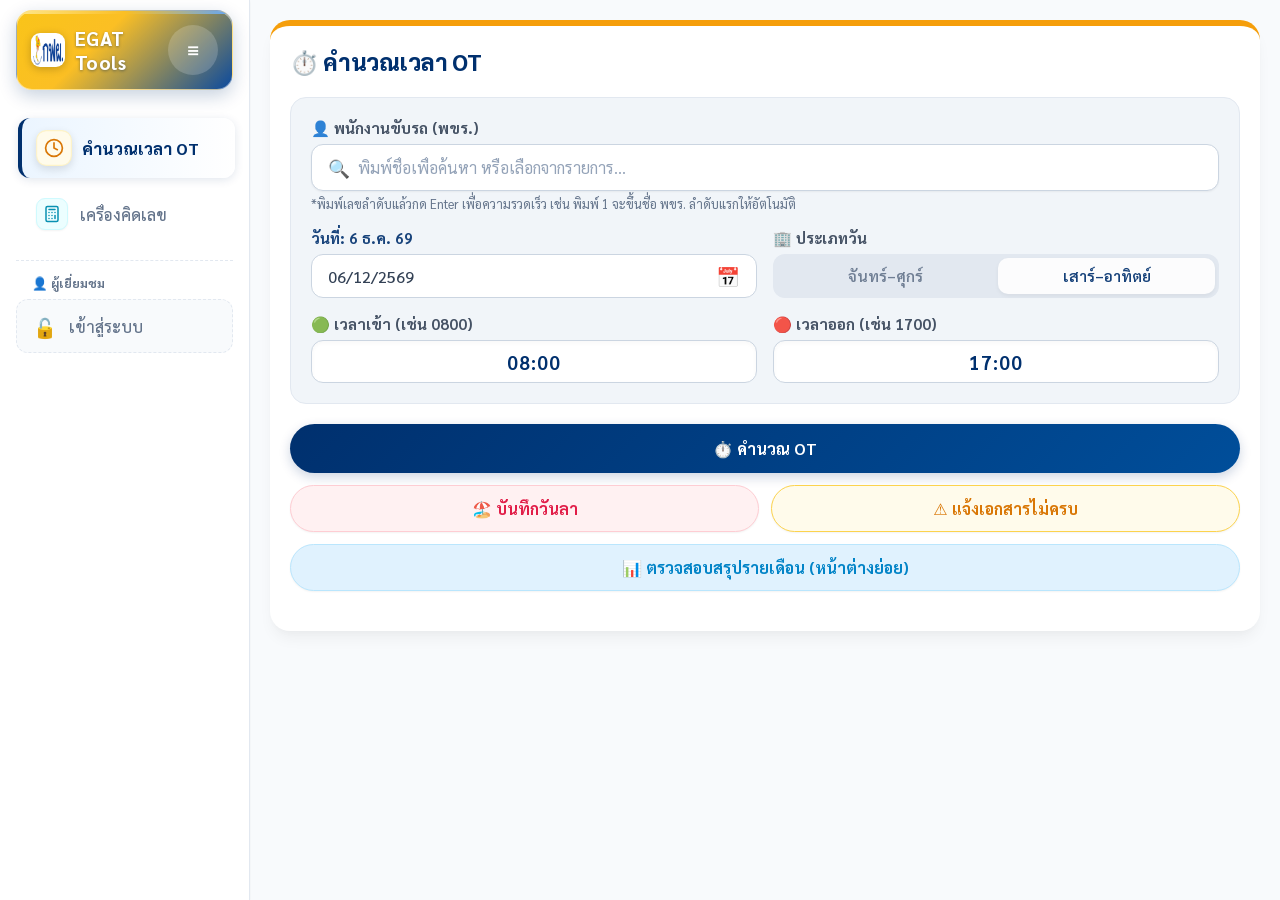
==== commit a0111100: "fix: v7.8.11 resolve future draft month detection, normalize driver name spacing, and add network-fi" ====
--- a/index.html
+++ b/index.html
@@ -2,630 +2,140 @@
 <html lang="th">
 <head>
 <meta charset="UTF-8" />
-<meta name="viewport" content="width=device-width, initial-scale=1, maximum-scale=1, user-scalable=0" />
+<meta name="viewport" content="width=device-width, initial-scale=1, viewport-fit=cover" />
+<title>EGAT OT Calculator (v7.8.11) - ระบบคำนวณเวลาล่วงเวลา กฟผ.</title>
 <meta http-equiv="Cache-Control" content="no-cache, no-store, must-revalidate" />
 <meta http-equiv="Pragma" content="no-cache" />
 <meta http-equiv="Expires" content="0" />
-<title>EGAT OT (v7.4.4 Break Logic Fix & Stability)</title>
+  <meta name="description" content="ระบบคำนวณชั่วโมง OT (ล่วงเวลา) และเบิกค่าล่วงเวลา สำหรับพนักงาน กฟผ. พร้อมรองรับ PWA" />
+  <meta name="author" content="natthakitpinmoang" />
+  <meta name="theme-color" content="#f9c419" />
+
+  <!-- Open Graph / Social Sharing -->
+  <meta property="og:title" content="EGAT OT Calculator (v7.8.11) - ระบบคำนวณเวลาล่วงเวลา กฟผ." />
+  <meta property="og:description" content="ระบบคำนวณชั่วโมง OT และเบิกค่าล่วงเวลา สำหรับพนักงาน กฟผ. รองรับมือถือและติดตั้งเป็น PWA" />
+  <meta property="og:image" content="./assets/icons/icon-512.png" />
+  <meta property="og:type" content="website" />
+
+  <!-- ===== iOS Safari (Add to Home Screen) ===== -->
+  <!-- iOS ไม่ใช้ manifest ตอน Add to Home Screen ต้องใช้ meta tags เหล่านี้แทน -->
+  <meta name="apple-mobile-web-app-capable" content="yes" />
+  <meta name="mobile-web-app-capable" content="yes" />
+  <meta name="apple-mobile-web-app-status-bar-style" content="black-translucent" />
+  <meta name="apple-mobile-web-app-title" content="OT EGAT" />
+  <meta name="format-detection" content="telephone=no" />
+  <link rel="apple-touch-icon" href="./assets/icons/icon-192.png" />
+  <!-- ไอคอนขนาดใหญ่สำหรับ iOS ที่มี notch (iPhone Pro ขึ้นไป) -->
+  <link rel="apple-touch-icon" sizes="180x180" href="./assets/icons/apple-touch-icon-180.png" />
+  <link rel="apple-touch-icon" sizes="192x192" href="./assets/icons/icon-192.png" />
+
+  <link rel="manifest" href="./manifest.json" />
+  <link rel="icon" type="image/png" href="./assets/icons/icon-192.png" />
+  <link rel="stylesheet" href="./css/styles.css?v=7.8.11" />
 <link href="https://fonts.googleapis.com/css2?family=Sarabun:wght@300;400;500;600;700&display=swap" rel="stylesheet">
-
-<style>
-:root {
-  /* Color Palette */
-  --brand: #00306e;       /* EGAT Blue */
-  --brand-dark: #002352;
-  --brand-light: #ebf5ff;
-  --accent: #f59e0b;      /* Amber */
-  --accent-light: #fffbeb;
-  --success: #10b981;
-  --danger: #ef4444;
-  --danger-soft: #fef2f2;
-
-  /* UI Colors */
-  --bg-body: #f8fafc;     /* Very Light Grey */
-  --bg-card: #ffffff;
-  --bg-input-zone: #f1f5f9; /* Soft Grey for Grouping */
-  --text-main: #334155;   /* Softer Black */
-  --text-muted: #64748b;
-  --border: #e2e8f0;
-
-  --radius: 20px;
-  --shadow-sm: 0 1px 2px 0 rgba(0, 0, 0, 0.05);
-  --shadow: 0 4px 6px -1px rgba(0, 0, 0, 0.05), 0 2px 4px -1px rgba(0, 0, 0, 0.03);
-  --shadow-lg: 0 10px 15px -3px rgba(0, 0, 0, 0.05), 0 4px 6px -2px rgba(0, 0, 0, 0.02);
-}
-
-* { box-sizing: border-box }
-body { 
-    margin: 0; 
-    background: var(--bg-body); 
-    font-family: 'Sarabun', system-ui, -apple-system, Segoe UI; 
-    color: var(--text-main); 
-    -webkit-font-smoothing: antialiased; 
-    zoom: 90%; /* เพิ่มคำสั่งนี้เพื่อบังคับซูม 90% */
-}
-.app { min-height: 100vh; display: flex; }
-
-/* Sidebar */
-.sidebar { width: 250px; background: #fff; border-right: 1px solid var(--border); padding: 24px 16px; display: flex; flex-direction: column; gap: 12px; transition: width .2s cubic-bezier(0.4, 0, 0.2, 1); z-index: 10; box-shadow: var(--shadow-sm); }
-.sidebar.collapsed { width: 76px; }
-
-.brand { display: flex; align-items: center; gap: 12px; font-weight: 800; color: var(--brand); padding: 12px; border-radius: 12px; background: linear-gradient(135deg, #fff, #f8fafc); border: 1px solid var(--border); justify-content: space-between; margin-bottom: 12px; }
-.brand .left { display: flex; align-items: center; gap: 10px }
-.brand .dot { width: 10px; height: 10px; background: var(--accent); border-radius: 50%; box-shadow: 0 0 0 2px rgba(245, 158, 11, 0.2); }
-.brand .txt { font-size: 1.1rem; letter-spacing: -0.5px; }
-
-.collapse-btn { all: unset; cursor: pointer; padding: 6px; border-radius: 8px; color: var(--text-muted); display: grid; place-items: center; transition: all 0.2s; }
-.collapse-btn:hover { background: var(--bg-body); color: var(--brand); }
-
-.menu { display: flex; flex-direction: column; gap: 6px; margin-top: 4px; }
-
-.menu-item { display: flex; gap: 12px; align-items: center; text-decoration: none; color: var(--text-muted); padding: 14px 16px; border-radius: 12px; cursor: pointer; transition: all 0.2s; font-weight: 500; position: relative; }
-.menu-item:hover { background: var(--bg-body); color: var(--brand); transform: translateX(2px); }
-.menu-item.active { background: var(--brand-light); color: var(--brand); font-weight: 700; box-shadow: inset 3px 0 0 var(--brand); }
-
-/* Submenu Styles */
-.submenu { display: none; flex-direction: column; gap: 4px; padding-left: 20px; margin-top: -4px; margin-bottom: 8px; }
-.submenu.open { display: flex; animation: slideDown 0.2s ease-out; }
-@keyframes slideDown { from { opacity: 0; transform: translateY(-5px); } to { opacity: 1; transform: translateY(0); } }
-
-.submenu-item { display: flex; gap: 10px; align-items: center; padding: 10px 16px; border-radius: 12px; color: var(--text-muted); cursor: pointer; font-size: 0.9rem; transition: all 0.2s; }
-.submenu-item:hover { background: var(--bg-body); color: var(--brand); }
-.submenu-item.active { background: #f1f5f9; color: var(--brand); font-weight: 700; box-shadow: inset 2px 0 0 var(--accent); }
-
-.icon { width: 24px; height: 24px; display: inline-grid; place-items: center; font-size: 1.2rem; flex-shrink: 0; }
-.label { white-space: nowrap; flex: 1; overflow: hidden; text-overflow: ellipsis; }
-.arrow-icon { font-size: 0.7em; opacity: 0.5; transition: transform 0.2s; }
-.menu-item.expanded .arrow-icon { transform: rotate(180deg); }
-
-.badge { background: var(--danger); color: white; font-size: 0.75rem; padding: 2px 8px; border-radius: 99px; font-weight: 700; display: none; box-shadow: 0 2px 4px rgba(239, 68, 68, 0.3); }
-.sidebar.collapsed .label, .sidebar.collapsed .badge, .sidebar.collapsed .arrow-icon { display: none }
-.sidebar.collapsed .brand .left span.txt { display: none }
-.sidebar.collapsed .submenu { display: none !important; }
-
-/* Content Area */
-.content { flex: 1; height: 100vh; overflow-y: auto; display: flex; flex-direction: column; background-color: var(--bg-body); scrollbar-width: thin; scrollbar-color: #cbd5e1 transparent; }
-
-/* View Container */
-.view { display: none; animation: fadeIn 0.3s; }
-.view.active { display: flex; justify-content: center; align-items: flex-start; flex-grow: 1; padding: 20px; min-height: 100%; box-sizing: border-box; }
-
-/* Compact Card Style */
-.card { width: 100%; max-width: 1100px; margin: 0 auto; background: var(--bg-card); border-radius: var(--radius); border-top: 6px solid var(--accent); box-shadow: var(--shadow-lg); padding: 24px; transition: all 0.3s ease; position: relative; }
-
-h2 { margin: 0 0 20px 0; color: var(--brand); font-size: 1.6rem; font-weight: 800; letter-spacing: -0.5px; }
-
-/* Input Zone */
-.input-zone { background-color: var(--bg-input-zone); border-radius: 16px; padding: 20px; border: 1px solid var(--border); margin-bottom: 20px; }
-
-/* Form Grid */
-.grid { display: grid; grid-template-columns: 1fr 1fr; gap: 16px; }
-@media (max-width: 640px) { .grid { grid-template-columns: 1fr; gap: 12px; } }
-
-label { font-weight: 700; color: var(--text-main); font-size: 0.95rem; margin-bottom: 6px; display: block; opacity: 0.9; }
-input, select, button, textarea { font-family: inherit; font-size: 16px !important; }
-
-/* Inputs */
-input[type="date"], input[type="text"], input[type="tel"], input[type="number"], select, input[type="month"] { width: 100%; padding: 12px 16px; border: 1px solid #cbd5e1; border-radius: 12px; background: #fff; color: var(--text-main); transition: all 0.2s; font-weight: 500; font-size: 16px; }
-input:hover, select:hover { border-color: #94a3b8; background-color: #fcfcfc; }
-input:focus, select:focus { outline: none; border-color: var(--brand); background-color: #fff; box-shadow: 0 0 0 4px var(--brand-light); }
-
-/* Custom Select Arrow */
-select { appearance: none; background-image: url("data:image/svg+xml;charset=UTF-8,%3csvg xmlns='http://www.w3.org/2000/svg' viewBox='0 0 24 24' fill='none' stroke='%2364748b' stroke-width='2' stroke-linecap='round' stroke-linejoin='round'%3e%3cpolyline points='6 9 12 15 18 9'%3e%3c/polyline%3e%3c/svg%3e"); background-repeat: no-repeat; background-position: right 1rem center; background-size: 1em; padding-right: 2.5rem; }
-
-/* SEARCH INPUT WRAPPER */
-.search-wrapper { display: flex; align-items: center; background: #fff; border: 1px solid #cbd5e1; padding: 4px 16px; border-radius: 12px; box-shadow: var(--shadow-sm); transition: all 0.2s; width: 100%; }
-.search-wrapper:hover { box-shadow: var(--shadow); border-color: var(--brand-light); }
-.search-wrapper:focus-within { border-color: var(--brand); box-shadow: 0 0 0 3px rgba(0, 35, 82, 0.1); }
-.search-wrapper .search-icon { font-size: 1.1rem; color: #94a3b8; margin-right: 8px; }
-.search-wrapper input { border: none !important; background: transparent !important; padding: 8px 0 !important; font-weight: 700 !important; color: var(--brand) !important; outline: none !important; font-size: 1rem !important; flex: 1; width: 100%; box-shadow: none !important; }
-.search-wrapper input::placeholder { color: #94a3b8; font-weight: 400; }
-
-/* Custom Date Input Wrapper */
-.custom-date-input { position: relative; width: 100%; background: #fff; border: 1px solid #cbd5e1; border-radius: 12px; display: flex; align-items: center; padding: 0; overflow: hidden; height: 44px; transition: all 0.2s; }
-.custom-date-input:focus-within { border-color: var(--brand); box-shadow: 0 0 0 3px rgba(0, 35, 82, 0.1); }
-.real-date-input { position: absolute; left: 0; top: 0; width: 100%; height: 100%; opacity: 0; cursor: pointer; z-index: 10; padding: 0; }
-.fake-date-display { flex: 1; padding: 0 16px; font-size: 16px; font-weight: 500; color: var(--text-main); white-space: nowrap; overflow: hidden; text-overflow: ellipsis; pointer-events: none; }
-.icon-cal { padding-right: 16px; color: var(--text-muted); font-size: 1.2rem; pointer-events: none; }
-
-/* Time Inputs */
-input.time-manual { border: 1px solid #cbd5e1; background-color: #fff; color: var(--brand); font-weight: 700; font-size: 1.2rem !important; letter-spacing: 1px; text-align: center; padding: 8px; box-shadow: inset 0 2px 4px rgba(0, 0, 0, 0.03); }
-input.time-manual:focus { border-color: var(--brand); box-shadow: 0 0 0 3px rgba(0, 48, 110, 0.1); }
-
-/* Radio Line */
-.radio-line { display: flex; width: 100%; margin-top: 0; background: #e2e8f0; border-radius: 12px; padding: 4px; gap: 4px; }
-.radio-line label { flex: 1; margin: 0; padding: 8px; cursor: pointer; display: flex; align-items: center; justify-content: center; gap: 8px; border-radius: 10px; transition: all 0.2s; font-weight: 600; color: var(--text-muted); font-size: 0.95rem; }
-.radio-line label:hover { background: rgba(255, 255, 255, 0.8); color: var(--brand); }
-.radio-line label.active { background: #fff; color: var(--brand); box-shadow: 0 2px 4px rgba(0, 0, 0, 0.05); }
-.radio-line input { display: none; }
-
-/* Global Primary Button */
-.primary { background: linear-gradient(135deg, var(--brand), #004e9a); color: #fff; border: none; padding: 12px 24px; border-radius: 50px !important; cursor: pointer; font-weight: 700; font-size: 1.05rem; font-family: inherit; box-shadow: 0 4px 12px rgba(0, 47, 108, 0.2); transition: all 0.2s cubic-bezier(0.4, 0, 0.2, 1); display: inline-flex; justify-content: center; align-items: center; gap: 8px; }
-.primary:hover { transform: translateY(-2px); box-shadow: 0 8px 16px rgba(0, 47, 108, 0.25); }
-.primary:active { transform: scale(0.98); }
-
-/* Actions Grid */
-.actions-grid { display: grid; grid-template-columns: 1fr 1fr; gap: 12px; margin-top: 20px; }
-.actions-grid .primary { grid-column: 1 / -1; width: 100%; padding: 14px; font-size: 1.1rem; }
-
-.btn-leave { background: #fff1f2; color: #e11d48; border: 1px solid #fecdd3; padding: 12px; border-radius: 14px; font-weight: 700; cursor: pointer; transition: all 0.2s; font-family: inherit; font-size: 1rem; display:flex; justify-content:center; align-items:center; gap:6px; box-shadow: var(--shadow-sm); }
-.btn-leave:hover { background: #ffe4e6; transform: translateY(-2px); box-shadow: 0 4px 6px -1px rgba(225, 29, 72, 0.15); }
-.btn-leave:active { transform: scale(0.98); }
-
-.btn-incomplete { background: #fffbeb; color: #d97706; border: 1px solid #fcd34d; padding: 12px; border-radius: 14px; font-weight: 700; cursor: pointer; transition: all 0.2s; font-family: inherit; font-size: 1rem; display:flex; justify-content:center; align-items:center; gap:6px; box-shadow: var(--shadow-sm); }
-.btn-incomplete:hover { background: #fef3c7; transform: translateY(-2px); box-shadow: 0 4px 6px -1px rgba(217, 119, 6, 0.15); }
-.btn-incomplete:active { transform: scale(0.98); }
-
-.btn-secondary { background: #f1f5f9; color: var(--text-muted); border: none; padding: 12px; border-radius: 12px; cursor: pointer; font-weight: 700; width: auto; font-size: 1rem; display: flex; align-items: center; justify-content: center; box-shadow: var(--shadow-sm); transition: all 0.1s; }
-.btn-secondary:hover { background: #e2e8f0; color: var(--text-main); }
-
-/* Result Area */
-#result { margin-top: 20px; animation: slideUp 0.3s ease-out; }
-@keyframes slideUp { from { opacity: 0; transform: translateY(10px); } to { opacity: 1; transform: translateY(0); } }
-
-.result-wrap { border: 1px solid var(--border); border-radius: 16px; overflow: hidden; box-shadow: var(--shadow); background: #fff; }
-.result-head { display: flex; justify-content: space-between; align-items: center; padding: 14px 18px; background: #fff; border-bottom: 1px solid var(--border); }
-.result-head .tt { font-weight: 800; color: var(--brand); font-size: 1.1rem; display: flex; align-items: center; gap: 8px; }
-.result-head .tt::before { content: ''; width: 4px; height: 18px; background: var(--accent); border-radius: 4px; display: block; }
-.meta-pill { display: flex; align-items: center; gap: 8px; }
-.m-date, .m-time { color: var(--text-muted); background: #f8fafc; padding: 4px 10px; border-radius: 8px; font-weight: 600; font-size: 0.85rem; border: 1px solid var(--border); }
-.result-section { padding: 18px; border-bottom: 1px solid var(--border); }
-.result-section:last-child { border-bottom: none; background: #f9fafb; }
-.result-title { font-weight: 700; color: var(--text-main); display: flex; align-items: center; gap: 8px; margin-bottom: 10px; font-size: 0.95rem; }
-
-.row { display: grid; grid-template-columns: 130px 70px 1fr; gap: 10px; align-items: center; padding: 10px; border-radius: 12px; border: 1px solid var(--border); background: #fff; margin-bottom: 6px; transition: transform 0.1s; font-size: 0.95rem; }
-.row:hover { border-color: var(--brand-light); transform: translateX(4px); }
-@media (max-width:560px) { .row { grid-template-columns: 1fr 60px 1fr; } }
-
-.time { font-variant-numeric: tabular-nums; font-weight: 500; color: var(--text-main); }
-.rate { justify-self: center; font-weight: 800; padding: 3px 8px; border-radius: 8px; font-size: .8rem; letter-spacing: 0.5px; }
-.rate.x1 { background: #ecfeff; color: #0e7490; }
-.rate.x15 { background: var(--brand-light); color: var(--brand); }
-.rate.x3 { background: #fff1f2; color: #be123c; }
-.dur { text-align: right; font-variant-numeric: tabular-nums; font-weight: 600; }
-
-.breaks { display: flex; flex-wrap: wrap; gap: 8px; margin-top: 10px; }
-.break-chip { background: #f1f5f9; color: var(--text-muted); border: 1px solid var(--border); border-radius: 20px; padding: 3px 10px; font-size: .8rem; }
-
-.total-box { display: grid; gap: 6px; }
-.total-line { display: flex; justify-content: space-between; font-weight: 600; color: var(--text-muted); font-size: 0.95rem; }
-.total-line .v { font-weight: 800; color: var(--text-main); }
-.total-line.em { border-top: 1px dashed var(--border); padding-top: 10px; margin-top: 6px; color: var(--brand); font-size: 1.05rem; }
-
-/* Save Buttons */
-.btn-group { display: flex; gap: 10px; width: 100%; margin-top: 18px; }
-.btn-save { background: linear-gradient(135deg, #10b981, #059669); color: white; border: none; padding: 12px; border-radius: 12px; cursor: pointer; font-weight: 700; flex: 2; display: flex; align-items: center; justify-content: center; gap: 8px; transition: all 0.2s; box-shadow: 0 4px 6px -1px rgba(16, 185, 129, 0.3); font-size: 1rem; }
-.btn-save:hover { transform: translateY(-2px); box-shadow: 0 8px 10px -2px rgba(16, 185, 129, 0.4); }
-.btn-save:disabled { background: #cbd5e1; cursor: not-allowed; transform: none; box-shadow: none; }
-
-.btn-next { background: #f1f5f9; color: var(--text-main); border: 1px solid var(--border); padding: 12px; border-radius: 12px; cursor: pointer; font-weight: 700; transition: all 0.2s; font-size: 1rem; }
-.btn-next:hover { background: #e2e8f0; }
-
-/* Utility Display */
-.thai-date-display { grid-column: 1 / -1; font-size: 0.95rem; color: var(--brand); font-weight: 700; margin: 8px 0; background: var(--brand-light); display: block; padding: 10px; border-radius: 12px; width: 100%; text-align: center; border: 1px dashed #bfdbfe; }
-
-/* History Section */
-.month-selector-group { display: flex; align-items: center; gap: 10px; margin-bottom: 0; }
-.history-date-text { font-size: 1.6rem; font-weight: 800; color: var(--brand); border-bottom: 2px dashed rgba(0, 47, 108, 0.2); cursor: pointer; position: relative; transition: all 0.2s; display: flex; align-items: center; gap: 8px; }
-.history-date-text:hover { color: var(--accent); border-bottom-color: var(--accent); }
-.history-date-text::after { content: '▼'; font-size: 0.4em; opacity: 0.5; }
-.history-date-input-hidden { position: absolute; top: 0; left: 0; width: 100%; height: 100%; opacity: 0; cursor: pointer; z-index: 10; display: none; }
-
-/* Driver Filter Styles */
-.driver-filter-wrapper { display: flex; align-items: center; justify-content: space-between; gap: 10px; background: #fff; border: 1px solid #cbd5e1; padding: 8px 16px; border-radius: 12px; box-shadow: var(--shadow-sm); transition: all 0.2s; width: 100%; }
-.driver-filter-wrapper:hover { box-shadow: var(--shadow); border-color: var(--brand-light); }
-.filter-label { margin: 0; font-weight: 700; color: var(--text-muted); font-size: 0.9rem; white-space: nowrap; display: flex; align-items: center; gap: 6px; }
-
-/* HEADER & FILTER STYLES */
-.history-header-container { display: flex; flex-direction: column; justify-content: flex-start; align-items: stretch; background: linear-gradient(to right, #e2e8f0, #f8fafc); padding: 16px 20px; border-radius: 16px; margin-bottom: 20px; border: 1px solid #cbd5e1; gap: 12px; box-shadow: inset 0 1px 2px rgba(255, 255, 255, 0.8), 0 2px 4px rgba(0, 0, 0, 0.05); }
-.left-group { display: flex; align-items: baseline; gap: 12px; flex-wrap: wrap; border-bottom: 1px dashed #cbd5e1; padding-bottom: 10px; margin-bottom: 4px; width: 100%; }
-.right-group { margin-left: 0; width: 100%; display: flex; justify-content: flex-start; }
-.history-title { margin: 0; font-size: 1.6rem; font-weight: 800; color: var(--brand); letter-spacing: -0.5px; cursor: default; }
-.month-picker-inline { position: relative; display: inline-flex; align-items: center; border-bottom: 2px dashed rgba(0, 47, 108, 0.2); cursor: pointer; padding-bottom: 2px; transition: all 0.2s; }
-.month-picker-inline:hover { border-bottom-color: var(--accent); }
-.month-text { font-size: 1.4rem; font-weight: 700; color: var(--text-muted); }
-.month-text:hover { color: var(--brand); }
-
-/* History Dropdown Menu */
-.summary-dropdown-menu { display: none; position: absolute; top: 40px; left: 0; background: white; border: 1px solid #e2e8f0; border-radius: 12px; box-shadow: 0 10px 15px -3px rgba(0, 0, 0, 0.1); z-index: 100; min-width: 220px; overflow: hidden; animation: fadeIn 0.2s; }
-.summary-dropdown-menu.show { display: block; }
-.menu-opt { padding: 12px 16px; cursor: pointer; font-weight: 600; color: var(--text-main); transition: background 0.1s; border-bottom: 1px solid #f1f5f9; }
-.menu-opt:last-child { border-bottom: none; }
-.menu-opt:hover { background: #f8fafc; color: var(--brand); }
-.menu-opt.active { background: var(--brand-light); color: var(--brand); }
-
-/* Toolbar Styles */
-.history-toolbar-container { margin-top: 15px; margin-bottom: 20px; padding: 6px; background: #f1f5f9; border: 1px solid #e2e8f0; border-radius: 18px; display: flex; flex-wrap: nowrap; overflow-x: auto; gap: 6px; align-items: stretch; justify-content: space-between; box-shadow: inset 0 2px 4px rgba(0, 0, 0, 0.03); -ms-overflow-style: none; scrollbar-width: none; }
-.history-toolbar-container::-webkit-scrollbar { display: none; }
-.tool-btn { flex: 1; display: flex; align-items: center; justify-content: center; gap: 6px; padding: 10px 4px; border-radius: 12px; border: 1px solid transparent; font-size: 0.85rem; font-weight: 700; cursor: pointer; transition: all 0.2s cubic-bezier(0.4, 0, 0.2, 1); background: #fff; box-shadow: 0 1px 2px rgba(0, 0, 0, 0.05); color: var(--text-muted); white-space: nowrap; min-width: fit-content; }
-.tool-btn:hover { transform: translateY(-1px); box-shadow: 0 4px 6px -1px rgba(0, 0, 0, 0.1); }
-.tool-btn:active { transform: scale(0.98); }
-.tool-btn.t-create { color: #0284c7; background: linear-gradient(to bottom, #fff, #f0f9ff); border-color: #bae6fd; }
-.tool-btn.t-create:hover { background: #e0f2fe; }
-.tool-btn.t-warn { color: #d97706; background: linear-gradient(to bottom, #fff, #fffbeb); border-color: #fcd34d; }
-.tool-btn.t-warn:hover { background: #fef3c7; }
-.tool-btn.t-danger { color: #e11d48; background: linear-gradient(to bottom, #fff, #fff1f2); border-color: #fecdd3; }
-.tool-btn.t-danger:hover { background: #ffe4e6; }
-.tool-btn.t-view { color: #475569; background: linear-gradient(to bottom, #fff, #f8fafc); border-color: #cbd5e1; }
-.tool-btn.t-view:hover { background: #f1f5f9; }
-
-/* Summary Cards */
-.summary-grid { display: grid; grid-template-columns: repeat(3, 1fr); gap: 12px; margin-bottom: 24px; }
-.sum-card { padding: 16px; border-radius: 16px; color: white; text-align: center; box-shadow: var(--shadow-lg); position: relative; overflow: hidden; display: flex; flex-direction: column; justify-content: center; min-height: 100px; transition: transform 0.2s; }
-.sum-card:hover { transform: translateY(-3px); }
-.sum-card.c-15 { background: linear-gradient(135deg, #2563eb, #1e40af); }
-.sum-card.c-1 { background: linear-gradient(135deg, #06b6d4, #0e7490); }
-.sum-card.c-3 { background: linear-gradient(135deg, #e11d48, #be123c); }
-.sum-card::after { content: ''; position: absolute; top: -15px; right: -15px; width: 60px; height: 60px; border-radius: 50%; background: rgba(255, 255, 255, 0.15); pointer-events: none; }
-.sum-card .lbl { font-size: 0.85rem; font-weight: 600; opacity: 0.9; margin-bottom: 2px; text-transform: uppercase; letter-spacing: 1px; }
-.sum-card .val { font-size: 2rem; font-weight: 800; line-height: 1; margin: 2px 0; text-shadow: 0 2px 4px rgba(0, 0, 0, 0.1); }
-.sum-card .unit { font-size: 0.75rem; opacity: 0.8; font-weight: 500; }
-
-/* Total Summary Bar */
-.total-summary-section { background: #fff; border: 1px solid var(--border); border-radius: 16px; margin-top: 20px; display: flex; overflow: hidden; box-shadow: var(--shadow); padding: 0; }
-.summary-half { flex: 1; padding: 16px 24px; display: flex; flex-direction: column; align-items: center; justify-content: center; position: relative; }
-.summary-half:not(:last-child) { border-right: 1px dashed var(--border); }
-.summary-half.leave { background: linear-gradient(to bottom right, #fff7ed, #fff); }
-.summary-half.ot { background: linear-gradient(to bottom right, #f0f9ff, #fff); }
-.summary-half.request { background: linear-gradient(to bottom right, #ecfeff, #fff); }
-.summary-half.request .val { color: #0284c7; } 
-.summary-half .lbl { font-size: 0.95rem; font-weight: 600; color: var(--text-muted); margin-bottom: 4px; }
-.summary-half .val-group { display: flex; align-items: baseline; gap: 6px; }
-.summary-half .val { font-size: 2rem; font-weight: 800; line-height: 1; }
-.summary-half .unit { font-size: 0.85rem; font-weight: 600; opacity: 0.7; }
-.summary-half.leave .val { color: var(--accent); }
-.summary-half.ot .val { color: var(--brand); }
-
-/* Table Styles */
-.table-container { border-radius: 16px; box-shadow: var(--shadow); background: #fff; border: 1px solid var(--border); margin-top: 20px; overflow-x: auto; position: relative; }
-.history-table { width: 100%; border-collapse: separate; border-spacing: 0; min-width: 100%; font-size: 0.8rem; }
-.history-table thead th { background: #f8fafc; color: var(--text-muted); text-transform: uppercase; letter-spacing: 0.5px; font-size: 0.75rem; font-weight: 800; padding: 10px 2px; border-bottom: 2px solid var(--border); white-space: nowrap; vertical-align: middle; }
-.th-ot { white-space: nowrap !important; min-width: 35px !important; width: auto !important; text-align: center; }
-.history-table td { padding: 6px 2px; border-bottom: 1px solid #f1f5f9; color: var(--text-main); vertical-align: middle; white-space: nowrap; }
-.history-table tr:last-child td { border-bottom: none; }
-.history-table tbody tr:hover { background: #fdfeff; }
-.col-center { text-align: center; }
-.history-table th:last-child, .history-table td:last-child { position: sticky; right: 0; z-index: 10; box-shadow: -2px 0 5px rgba(0,0,0,0.05); }
-.history-table th:last-child { background-color: #f8fafc; }
-.history-table td:last-child { background-color: #fff; }
-.history-table tbody tr:hover td:last-child { background-color: #fdfeff; }
-.history-table tbody tr.verified-row { background-color: #ecfdf5 !important; transition: all 0.3s; }
-.history-table tbody tr.verified-row:hover { background-color: #d1fae5 !important; }
-.history-table tbody tr.verified-row td { border-bottom-color: #a7f3d0 !important; }
-.history-table tbody tr.verified-row td:last-child { background-color: #ecfdf5 !important; }
-.history-table tbody tr.verified-row:hover td:last-child { background-color: #d1fae5 !important; }
-
-.btn-verify { background: #f1f5f9; color: #94a3b8; border: 1px solid #cbd5e1; padding: 6px 12px; border-radius: 10px; font-size: 0.8rem; font-weight: 700; cursor: pointer; transition: all 0.2s; display: inline-flex; align-items: center; justify-content: center; gap: 4px; width: 100%; white-space: nowrap; box-shadow: var(--shadow-sm); }
-.btn-verify:hover { background: #e2e8f0; color: #64748b; }
-.btn-verify.active { background: linear-gradient(135deg, #10b981, #059669); color: white; border-color: #047857; box-shadow: 0 4px 6px rgba(16, 185, 129, 0.3); }
-.tool-btn.t-verify { color: #94a3b8; background: #f8fafc; border-color: #cbd5e1; }
-.tool-btn.t-verify.active { color: #fff; background: linear-gradient(to bottom, #10b981, #059669); border-color: #047857; box-shadow: 0 4px 10px rgba(16, 185, 129, 0.3); }
-
-.pill { display: inline-block; padding: 2px 6px; border-radius: 6px; font-size: 0.7rem; font-weight: 700; white-space: nowrap; cursor: pointer; transition: all 0.2s; user-select: none; border: 1px solid transparent; margin-top: 2px; }
-.pill:hover { transform: scale(1.05); }
-.pill-weekday { background: #f0f9ff; color: #0369a1; border-color: #bae6fd; }
-.pill-weekend { background: #fff1f2; color: #be123c; border-color: #fecdd3; }
-
-.time-range { font-variant-numeric: tabular-nums; font-weight: 600; color: var(--text-main); background: #f8fafc; padding: 4px 8px; border-radius: 8px; display: inline-flex; align-items: center; gap: 4px; font-size: 0.85rem; border: 1px solid var(--border); transition: all 0.2s; }
-.time-range:hover { background: #fff; border-color: var(--brand); color: var(--brand); box-shadow: var(--shadow-sm); }
-.time-range.pending { background: #fff; border: 1px dashed #cbd5e1; color: #94a3b8; }
-.time-range.pending:hover { background: #f0f9ff; border-color: #3b82f6; color: #3b82f6; }
-
-.edit-row-wrap { display: flex; align-items: center; justify-content: center; gap: 8px; }
-.mini-input { padding: 8px 12px; border: 1px solid var(--border); border-radius: 10px; text-align: center; font-family: inherit; font-weight: 700; color: var(--brand); font-size: 1rem; background: #fff; outline: none; box-shadow: var(--shadow-sm); width: 85px; transition: all 0.2s; }
-.mini-input:focus { border-color: var(--brand); box-shadow: 0 0 0 3px var(--brand-light); transform: scale(1.05); }
-.mini-btn { width: 32px; height: 32px; border: none; border-radius: 50%; display: grid; place-items: center; cursor: pointer; transition: all 0.2s; box-shadow: var(--shadow-sm); color: white; font-size: 0.9rem; }
-.mini-btn:hover { transform: translateY(-2px); box-shadow: var(--shadow); }
-.mini-btn.ok { background: var(--success); }
-.mini-btn.cancel { background: var(--danger); }
-
-.ot-val { cursor: pointer; font-weight: 800; padding: 2px 8px; border-radius: 6px; transition: all 0.2s; font-size: 0.85rem; display: inline-block; min-width: 36px; text-align: center; }
-.ot-val:hover { background: #fff; box-shadow: 0 2px 4px rgba(0, 0, 0, 0.1); transform: scale(1.1); }
-.val-15 { color: #1e3a8a; background: #eff6ff; border: 1px solid #bfdbfe; }
-.val-1 { color: #0e7490; background: #ecfeff; border: 1px solid #a5f3fc; }
-.val-3 { color: #be123c; background: #fff1f2; border: 1px solid #fecdd3; }
-
-.inc-box { display: flex; align-items: baseline; gap: 6px; background: #faf5ff; border: 1px dashed #d8b4fe; border-radius: 8px; padding: 4px 6px; margin-top: 6px; color: #7e22ce; font-size: 0.75rem; font-weight: 500; line-height: 1.3; text-align: left; white-space: normal !important; max-width: 140px; width: fit-content; }
-.inc-box i { font-style: normal; font-size: 0.9rem; opacity: 0.7; flex-shrink: 0; }
-
-.action-btn { border: none; width: 34px; height: 34px; border-radius: 10px; cursor: pointer; font-size: 1rem; transition: all 0.2s; display: inline-flex; align-items: center; justify-content: center; margin: 0 2px; }
-.view-btn { color: #0284c7; background: #e0f2fe; }
-.view-btn:hover { background: #0284c7; color: white; }
-.reset-btn { color: #d97706; background: #fffbeb; }
-.reset-btn:hover { background: #d97706; color: white; }
-.del-btn { color: #dc2626; background: #fee2e2; }
-.del-btn:hover { background: #dc2626; color: white; }
-
-.driver-list-container { display: flex; flex-direction: column; gap: 8px; }
-.driver-item-row { display: grid; grid-template-columns: 24px 40px 1fr auto; align-items: center; background: #fff; border: 1px solid var(--border); border-radius: 12px; padding: 12px 16px 12px 8px; transition: transform 0.2s, box-shadow 0.2s, border-color 0.2s; cursor: grab; }
-.driver-item-row:active { cursor: grabbing; }
-.driver-item-row.dragging { opacity: 0.4; background: #f8fafc; border: 2px dashed #94a3b8; transform: scale(0.98); z-index: 10; }
-.driver-item-row.drag-over { border-color: var(--brand); border-style: dashed; background: var(--brand-light); }
-.driver-item-row:hover { border-color: var(--brand-light); transform: translateX(4px); box-shadow: var(--shadow-sm); }
-.drag-handle { color: #cbd5e1; font-size: 1.2rem; display: grid; place-items: center; }
-.drag-handle:hover { color: var(--brand); }
-.d-index { font-weight: 800; color: #cbd5e1; font-size: 1.2rem; text-align: center; }
-.d-info { display: flex; flex-direction: column; gap: 4px; }
-.d-main { font-weight: 700; color: var(--text-main); font-size: 1rem; }
-.d-sub { font-size: 0.85rem; color: var(--text-muted); display: flex; gap: 10px; }
-.d-actions { display: flex; gap: 8px; }
-
-.calc { width: min(520px, 100%); margin: 14px auto 0; background: #fff; border: 1px solid var(--border); border-radius: 24px; padding: 24px; box-shadow: var(--shadow); }
-.calc-display { width: 100%; height: 90px; border: none; border-radius: 16px; padding: 20px; font-size: 3.5rem; text-align: right; background: #f8fafc; color: var(--brand); font-weight: 700; margin-bottom: 24px; box-shadow: inset 0 2px 4px rgba(0, 0, 0, 0.03); }
-.keys { display: grid; grid-template-columns: repeat(4, 1fr); gap: 12px; }
-.keys button { padding: 20px 0; border: 1px solid var(--border); background: #fff; border-radius: 16px; cursor: pointer; font-weight: 700; font-size: 1.3rem; color: var(--text-main); transition: all 0.1s; box-shadow: 0 4px 0 var(--border); margin-bottom: 4px; aspect-ratio: 1; display: flex; align-items: center; justify-content: center; }
-.keys button:active { transform: translateY(4px); box-shadow: none; margin-bottom: 0; margin-top: 4px; }
-.keys button.op { background: #f0f9ff; color: var(--brand); border-color: #bae6fd; box-shadow: 0 4px 0 #bae6fd; }
-.keys button.eq { background: var(--brand); color: #fff; border-color: var(--brand-dark); box-shadow: 0 4px 0 var(--brand-dark); }
-.keys button[data-k="0"] { grid-column: span 2; aspect-ratio: auto; }
-
-/* Modal Styles */
-.modal { display: none; position: fixed; z-index: 1000; left: 0; top: 0; width: 100%; height: 100%; background-color: rgba(0, 0, 0, 0.5); align-items: center; justify-content: center; backdrop-filter: blur(2px); }
-.modal.show { display: flex; animation: fadeIn 0.2s; }
-.modal-content { background-color: #ffffff; padding: 30px 24px; border-radius: 24px; box-shadow: 0 20px 25px -5px rgba(0, 0, 0, 0.1), 0 10px 10px -5px rgba(0, 0, 0, 0.04); border: 1px solid #f1f5f9; width: 90%; max-width: 500px; max-height: 85vh; overflow-y: auto; position: relative; }
-
-/* ยก Layer ของ Detail Modal ให้สูงกว่า Quick Summary Modal */
-#detailModal { z-index: 1050 !important; }
-
-.driver-form-grid { display: grid; grid-template-columns: repeat(2, 1fr); gap: 16px; margin-bottom: 20px; }
-.day-grid { display: grid; grid-template-columns: repeat(7, 1fr); gap: 8px; margin-top: 8px; }
-.day-item { display: flex; align-items: center; justify-content: center; aspect-ratio: 1; border: 1px solid var(--border); border-radius: 8px; cursor: pointer; font-weight: 700; transition: all 0.2s; background: #fff; color: var(--text-muted); user-select: none; }
-.day-item:hover { border-color: var(--brand); color: var(--brand); transform: scale(1.05); }
-.day-item.selected { background: var(--danger); color: white; border-color: var(--danger); box-shadow: 0 4px 10px rgba(239, 68, 68, 0.3); }
-
-.quick-notes-wrapper { margin-bottom: 10px; background: #f8fafc; padding: 10px; border-radius: 12px; border: 1px solid #e2e8f0; margin-bottom: 20px; }
-.quick-notes-title { font-size: 0.8rem; font-weight: 700; color: #94a3b8; margin-bottom: 8px; text-transform: uppercase; letter-spacing: 0.5px; }
-.quick-notes { display: flex; flex-wrap: wrap; gap: 8px; }
-.note-chip { background: #fff; color: #334155; border: 1px solid #cbd5e1; padding: 8px 12px; border-radius: 8px; font-size: 0.85rem; font-weight: 600; cursor: pointer; transition: all 0.2s; user-select: none; display: inline-flex; align-items: center; gap: 6px; box-shadow: 0 1px 2px rgba(0, 0, 0, 0.05); }
-.note-chip:hover { border-color: var(--brand); color: var(--brand); background: #f0f9ff; transform: translateY(-1px); }
-.note-chip:active { transform: scale(0.98); }
-
-.summary-list-item { display: flex; justify-content: space-between; align-items: center; padding: 12px; border-bottom: 1px solid #f1f5f9; }
-.summary-list-item:last-child { border-bottom: none; }
-.summary-date { font-weight: 700; color: var(--text-main); }
-.summary-driver { font-size: 0.85rem; color: var(--text-muted); }
-.summary-reason { background: #f3e8ff; color: #7e22ce; padding: 4px 10px; border-radius: 8px; font-size: 0.85rem; font-weight: 600; }
-
-.cmp-content { margin-top: 10px; text-align: center; }
-.cmp-header { display: flex; justify-content: space-between; align-items: center; margin-bottom: 24px; padding: 0 10px; }
-.cmp-nav-btn { background: #fff; border: 1px solid #e2e8f0; width: 36px; height: 36px; border-radius: 12px; color: var(--text-muted); cursor: pointer; font-size: 1.2rem; font-weight: 700; transition: all 0.2s; display: grid; place-items: center; box-shadow: 0 1px 2px rgba(0,0,0,0.05); }
-.cmp-nav-btn:hover { background: var(--brand-light); color: var(--brand); border-color: var(--brand-light); }
-#cmpYearDisplay { font-size: 1.5rem; font-weight: 800; color: var(--brand); letter-spacing: -0.5px; }
-.cmp-grid { display: grid; grid-template-columns: repeat(3, 1fr); gap: 12px; }
-.cmp-month-btn { padding: 12px; border: 1px solid transparent; border-radius: 14px; background: #f8fafc; font-size: 0.95rem; font-weight: 600; color: var(--text-main); cursor: pointer; transition: all 0.2s cubic-bezier(0.4, 0, 0.2, 1); box-shadow: none; }
-.cmp-month-btn:hover { background: #fff; color: var(--brand); border-color: var(--brand-light); box-shadow: 0 4px 6px -1px rgba(0, 0, 0, 0.1); transform: translateY(-2px); }
-.cmp-month-btn.active { background: linear-gradient(135deg, var(--brand), #004e9a); color: white; border-color: transparent; box-shadow: 0 4px 12px rgba(0, 48, 110, 0.3); transform: scale(1.05); font-weight: 700; }
-
-/* Quick Summary Modal New Design */
-#quickSummaryModal .modal-content { 
-    max-width: 800px; 
-    padding: 30px; 
-    border-radius: 28px; 
-    background: #ffffff; 
-}
-
-#quickSummaryTitle { 
-    font-size: 1.6rem; 
-    font-weight: 800; 
-    color: var(--brand); 
-    display: flex; 
-    align-items: center; 
-    gap: 12px; 
-    margin-bottom: 5px;
-}
-
-#quickSummaryBadges { 
-    display: grid; 
-    grid-template-columns: repeat(auto-fit, minmax(130px, 1fr)); 
-    gap: 12px; 
-    margin: 20px 0 25px 0; 
-}
-
-.qs-stat-card {
-    padding: 12px;
-    border-radius: 16px;
-    text-align: center;
-    border: 1px solid rgba(0,0,0,0.05);
-    transition: transform 0.2s;
-}
-.qs-stat-card:hover { transform: translateY(-2px); }
-.qs-stat-card .qs-lbl { font-size: 0.75rem; font-weight: 700; opacity: 0.7; margin-bottom: 4px; text-transform: uppercase; }
-.qs-stat-card .qs-val { font-size: 1.3rem; font-weight: 800; }
-
-.qs-blue { background: linear-gradient(135deg, #f0f7ff, #e0efff); color: #0369a1; }
-.qs-cyan { background: linear-gradient(135deg, #ecfeff, #cffafe); color: #0891b2; }
-.qs-rose { background: linear-gradient(135deg, #fff1f2, #ffe4e6); color: #e11d48; }
-.qs-amber { background: linear-gradient(135deg, #fffbeb, #fef3c7); color: #d97706; }
-.qs-primary { background: linear-gradient(135deg, #eef2ff, #e0e7ff); color: var(--brand); border: 1.5px dashed #3b82f6; }
-
-.qs-table-wrap {
-    border-radius: 20px;
-    overflow: hidden;
-    border: 1px solid #f1f5f9;
-    box-shadow: 0 4px 6px -1px rgba(0, 0, 0, 0.02);
-}
-
-.qs-table { width: 100%; border-collapse: collapse; font-size: 0.9rem; }
-.qs-table thead th { 
-    background: #f8fafc; 
-    padding: 15px 10px; 
-    color: #64748b; 
-    font-weight: 700; 
-    text-align: center;
-    border-bottom: 1px solid #e2e8f0;
-}
-
-.qs-table tbody tr { border-bottom: 1px solid #f8fafc; transition: background 0.1s; }
-.qs-table tbody tr:last-child { border-bottom: none; }
-.qs-table tbody tr:nth-child(even) { background-color: #fafcfe; }
-.qs-table tbody tr:hover { background-color: #f1f7ff; }
-
-.qs-table td { padding: 12px 10px; text-align: center; vertical-align: middle; }
-.qs-row-pending { opacity: 0.5; color: #94a3b8; }
-.qs-row-leave { background-color: #fffafb !important; color: #e11d48; }
-
-/* 1. ปุ่มปิดหน้าต่าง Modal */
-.close-modal {
-    position: absolute;
-    top: 16px;
-    right: 16px;
-    width: auto !important;
-    height: 38px !important;
-    padding: 0 16px !important;
-    background-color: #ffffff !important;
-    border: 2px solid #fcd34d !important;
-    border-radius: 50px !important;
-    display: inline-flex !important;
-    align-items: center;
-    justify-content: center;
-    gap: 8px;
-    font-size: 0 !important;
-    cursor: pointer;
-    transition: all 0.3s cubic-bezier(0.4, 0, 0.2, 1) !important;
-    z-index: 100;
-    box-shadow: 0 2px 6px rgba(0, 0, 0, 0.05) !important;
-}
-
-.close-modal::before {
-    content: '✖';
-    font-size: 0.85rem;
-    color: #475569;
-    transition: color 0.2s;
-}
-
-.close-modal::after {
-    content: 'ปิด';
-    font-size: 1rem;
-    font-weight: 700;
-    color: var(--brand); 
-    font-family: inherit;
-}
-
-.close-modal:hover {
-    background-color: #fef3c7 !important;
-    border-color: #f59e0b !important;
-    transform: translateY(-2px) !important;
-    box-shadow: 0 6px 14px rgba(245, 158, 11, 0.25) !important;
-}
-.close-modal:hover::before { color: #d97706; }
-.close-modal:hover::after { color: var(--brand-dark); }
-.close-modal:active { transform: translateY(0) scale(0.95) !important; }
-
-/* 3. คลาสสำหรับปุ่ม Action (แก้ไข/ลบ) ทรงแคปซูล */
-.action-btn-pill {
-    border: none;
-    padding: 6px 16px;
-    border-radius: 50px;
-    font-size: 0.9rem;
-    font-weight: 700;
-    font-family: inherit;
-    cursor: pointer;
-    transition: all 0.2s ease;
-    display: inline-flex;
-    align-items: center;
-    gap: 6px;
-    box-shadow: 0 2px 4px rgba(0,0,0,0.05);
-}
-
-.btn-edit-pill {
-    background-color: var(--brand-light);
-    color: var(--brand);
-    border: 1px solid #bfdbfe;
-}
-.btn-edit-pill:hover {
-    background-color: var(--brand);
-    color: #ffffff;
-    transform: translateY(-2px);
-    box-shadow: 0 4px 10px rgba(0, 48, 110, 0.2);
-}
-
-.btn-del-pill {
-    background-color: #fef2f2;
-    color: #ef4444;
-    border: 1px solid #fca5a5;
-}
-.btn-del-pill:hover {
-    background-color: #ef4444;
-    color: #ffffff;
-    transform: translateY(-2px);
-    box-shadow: 0 4px 10px rgba(239, 68, 68, 0.2);
-}
-
-/* คลาสสำหรับตัวเลขที่คลิกแก้ไขได้ในหน้าคำนวณสด */
-.ot-editable {
-    cursor: pointer;
-    color: var(--brand) !important;
-    border-bottom: 1.5px dashed #94a3b8;
-    transition: all 0.2s;
-    padding: 2px 6px;
-    border-radius: 6px;
-}
-.ot-editable:hover {
-    background: #e0f2fe;
-    border-color: transparent;
-    color: #0284c7 !important;
-}
-
-/* จัดกลุ่มรูปทรงปุ่ม */
-.primary, .btn-leave, .btn-incomplete, .btn-secondary, 
-.btn-save, .btn-next, .tool-btn, .btn-verify, .cmp-month-btn, .collapse-btn {
-    border-radius: 50px !important;
-}
-
-.tool-btn { padding: 8px 16px !important; min-width: 90px; }
-.btn-verify { padding: 6px 16px !important; }
-
-.action-btn, .cmp-nav-btn, .mini-btn { 
-    border-radius: 50% !important; 
-    aspect-ratio: 1;
-}
-
-.pill, .pill-weekday, .pill-weekend, .time-range, 
-.break-chip, .note-chip, .ot-val {
-    border-radius: 8px !important;
-    padding: 4px 10px !important;
-}
-
-.keys button {
-    border-radius: 16px !important;
-}
-</style>
 </head>
 
 <body>
 <div class="app">
   <aside class="sidebar" id="sidebar">
     <div class="brand">
-      <div class="left"><span class="dot"></span><span class="txt">EGAT Tools</span></div>
+      <div class="left">
+        <div class="brand-logo-wrap">
+          <img src="./assets/icons/icon-192.png" alt="โลโก้ กฟผ." class="brand-logo">
+        </div>
+        <span class="txt">EGAT Tools</span>
+      </div>
       <button class="collapse-btn" id="btnToggle" title="พับ/กาง แถบข้าง">≡</button>
     </div>
     <nav class="menu" id="menu">
+      <!-- 1. Admin Dashboard (แสดงเฉพาะแอดมิน) -->
+      <div class="menu-item" onclick="switchView('admin')" id="menuAdmin" style="display:none;">
+        <span class="icon icon-badge badge-admin" title="Admin Dashboard">
+          <svg class="menu-svg" viewBox="0 0 24 24" fill="none" stroke="currentColor" stroke-width="2" stroke-linecap="round" stroke-linejoin="round">
+            <path d="M12 22s8-4 8-10V5l-8-3-8 3v7c0 6 8 10 8 10z"/>
+          </svg>
+        </span>
+        <span class="label">Admin Dashboard</span>
+      </div>
+
+      <!-- 2. คำนวณเวลา OT -->
       <div class="menu-item active" onclick="switchView('ot')">
-        <span class="icon">⏱️</span><span class="label">คำนวณเวลา OT</span>
-      </div>
-      <div class="menu-item-group" style="position:relative;">
-          <div class="menu-item" onclick="toggleSidebarSubmenu('history-submenu')">
-            <span class="icon">📊</span><span class="label">สรุปรายเดือน</span>
-            <span class="arrow-icon" style="margin-left:auto; font-size:0.7em; transition:0.2s;">▼</span>
-            <span class="badge" id="historyCount">0</span>
-          </div>
-          <div id="history-submenu" class="submenu">
-             <div class="submenu-item" onclick="switchView('history'); setHistoryMode('daily')">1. สรุปรายเดือน (ปกติ)</div>
-             <div class="submenu-item" onclick="switchView('history'); setHistoryMode('driver')">2. สรุป พขร. (ยอดรวม)</div>
-          </div>
-          <div id="summaryMenu" class="summary-dropdown-menu">
-             <div class="menu-opt" data-mode="daily">สรุปรายเดือน (ปกติ)</div>
-             <div class="menu-opt" data-mode="driver">สรุป พขร. (ยอดรวม)</div>
-          </div>
-      </div>
-      <div class="menu-item" onclick="switchView('drivers')">
-        <span class="icon">👥</span><span class="label">รายชื่อ พขร.</span>
-      </div>
+        <span class="icon icon-badge badge-ot" title="คำนวณเวลา OT">
+          <svg class="menu-svg" viewBox="0 0 24 24" fill="none" stroke="currentColor" stroke-width="2" stroke-linecap="round" stroke-linejoin="round">
+            <circle cx="12" cy="12" r="10"/>
+            <polyline points="12 6 12 12 16 14"/>
+          </svg>
+        </span>
+        <span class="label">คำนวณเวลา OT</span>
+      </div>
+
+      <!-- 3. เครื่องคิดเลข -->
       <div class="menu-item" onclick="switchView('calc')">
-        <span class="icon">🧮</span><span class="label">เครื่องคิดเลข</span>
-      </div>
-      <div class="menu-item" onclick="openBackupModal()" style="margin-top:10px; border-top:1px dashed #e2e8f0; border-radius:0; padding-top:14px;">
-        <span class="icon" style="color:#10b981;">💾</span><span class="label">สำรอง/นำเข้าข้อมูล</span>
+        <span class="icon icon-badge badge-calc" title="เครื่องคิดเลข">
+          <svg class="menu-svg" viewBox="0 0 24 24" fill="none" stroke="currentColor" stroke-width="2" stroke-linecap="round" stroke-linejoin="round">
+            <rect x="4" y="2" width="16" height="20" rx="2"/>
+            <line x1="8" y1="6" x2="16" y2="6"/>
+            <line x1="16" y1="14" x2="16" y2="18"/>
+            <path d="M16 10h.01M12 10h.01M8 10h.01M12 14h.01M8 14h.01M12 18h.01M8 18h.01"/>
+          </svg>
+        </span>
+        <span class="label">เครื่องคิดเลข</span>
+      </div>
+
+      <!-- 4. สรุปรายเดือน -->
+      <div class="menu-item" onclick="switchView('history')" id="menuHistory">
+        <span class="icon icon-badge badge-history" title="สรุปรายเดือน">
+          <svg class="menu-svg" viewBox="0 0 24 24" fill="none" stroke="currentColor" stroke-width="2" stroke-linecap="round" stroke-linejoin="round">
+            <line x1="18" y1="20" x2="18" y2="10"/>
+            <line x1="12" y1="20" x2="12" y2="4"/>
+            <line x1="6" y1="20" x2="6" y2="14"/>
+            <line x1="2" y1="20" x2="22" y2="20"/>
+          </svg>
+        </span>
+        <span class="label">สรุปรายเดือน</span>
+      </div>
+
+      <!-- 5. รายชื่อ พขร. ทั้งหมด -->
+      <div class="menu-item" onclick="switchView('drivers')" id="menuDrivers">
+        <span class="icon icon-badge badge-drivers" title="รายชื่อ พขร. ทั้งหมด">
+          <svg class="menu-svg" viewBox="0 0 24 24" fill="none" stroke="currentColor" stroke-width="2" stroke-linecap="round" stroke-linejoin="round">
+            <path d="M16 21v-2a4 4 0 0 0-4-4H6a4 4 0 0 0-4 4v2"/>
+            <circle cx="9" cy="7" r="4"/>
+            <path d="M22 21v-2a4 4 0 0 0-3-3.87"/>
+            <path d="M16 3.13a4 4 0 0 1 0 7.75"/>
+          </svg>
+        </span>
+        <span class="label">รายชื่อ พขร. ทั้งหมด</span>
+      </div>
+
+      <!-- เมนูโปรไฟล์ของฉัน (แสดงเมื่อ พขร. ล็อกอิน) -->
+      <div class="menu-item" onclick="openProfileModal()" id="menuProfile" style="display:none;">
+        <span class="icon icon-badge badge-profile" title="โปรไฟล์ของฉัน">
+          <svg class="menu-svg" viewBox="0 0 24 24" fill="none" stroke="currentColor" stroke-width="2" stroke-linecap="round" stroke-linejoin="round">
+            <path d="M19 21v-2a4 4 0 0 0-4-4H9a4 4 0 0 0-4 4v2"/>
+            <circle cx="12" cy="7" r="4"/>
+          </svg>
+        </span>
+        <span class="label">โปรไฟล์ของฉัน</span>
+      </div>
+
+      <div class="menu-item" onclick="openBackupModal()" id="menuBackup" style="margin-top:10px; border-top:1px dashed #e2e8f0; border-radius:0; padding-top:14px;">
+        <span class="icon icon-badge badge-backup" title="สำรอง/นำเข้าข้อมูล">
+          <svg class="menu-svg" viewBox="0 0 24 24" fill="none" stroke="currentColor" stroke-width="2" stroke-linecap="round" stroke-linejoin="round">
+            <ellipse cx="12" cy="5" rx="9" ry="3"/>
+            <path d="M21 12c0 1.66-4 3-9 3s-9-1.34-9-3"/>
+            <path d="M3 5v14c0 1.66 4 3 9 3s9-1.34 9-3V5"/>
+          </svg>
+        </span>
+        <span class="label">สำรอง/นำเข้าข้อมูล</span>
+      </div>
+
+      <!-- ===== สถานะการเข้าสู่ระบบ ===== -->
+      <div style="margin-top:10px; padding-top:12px; border-top:1px dashed #e2e8f0;">
+        <div id="authStatusText" style="font-size:0.78rem; font-weight:700; color:var(--text-muted); padding:2px 16px 8px;">👤 ผู้เยี่ยมชม</div>
+        <div class="menu-item" id="authStatusBtn" style="border:1px dashed var(--border); background:#f8fafc;">
+          <span class="icon">🔓</span><span class="label">เข้าสู่ระบบ</span>
+        </div>
       </div>
     </nav>
   </aside>
@@ -633,11 +143,11 @@
   <main class="content">
     <section id="view-ot" class="view active">
       <div class="card">
-        <h2>คำนวณเวลา OT</h2>
+        <h2>⏱️ คำนวณเวลา OT</h2>
         <div class="input-zone">
             <div class="grid">
               <div style="grid-column: 1 / -1;">
-                <label>พนักงานขับรถ (พขร.)</label>
+                <label>👤 พนักงานขับรถ (พขร.)</label>
                 <div class="search-wrapper">
                     <span class="search-icon">🔍</span>
                     <input type="search" id="driverSelect" list="driverList" placeholder="พิมพ์ชื่อเพื่อค้นหา หรือเลือกจากรายการ..." autocomplete="off">
@@ -646,7 +156,7 @@
                 <datalist id="driverList"></datalist>
               </div>
               <div>
-                <label id="dateLabel">เลือกวันที่</label>
+                <label id="dateLabel">📅 เลือกวันที่</label>
                 <div class="custom-date-input">
                     <input type="date" id="workDate" class="real-date-input" lang="th-TH" onclick="try{this.showPicker()}catch(e){}">
                     <div id="workDateShow" class="fake-date-display">เลือกวันที่...</div>
@@ -654,18 +164,18 @@
                 </div>
               </div>
               <div>
-                 <label>ประเภทวัน</label>
+                 <label>🏢 ประเภทวัน</label>
                  <div class="radio-line">
                   <label><input type="radio" name="type" value="weekday" checked> จันทร์–ศุกร์</label>
                   <label><input type="radio" name="type" value="weekend"> เสาร์–อาทิตย์</label>
                  </div>
               </div>
               <div>
-                <label>เวลาเข้า (เช่น 0800)</label>
+                <label>🟢 เวลาเข้า (เช่น 0800)</label>
                 <input type="tel" id="startTime" class="time-manual" placeholder="08:00" maxlength="5">
               </div>
               <div>
-                <label>เวลาออก (เช่น 1700)</label>
+                <label>🔴 เวลาออก (เช่น 1700)</label>
                 <input type="tel" id="endTime" class="time-manual" placeholder="17:00" maxlength="5">
               </div>
             </div>
@@ -692,18 +202,38 @@
       <div class="card">
         <div class="history-header-container">
             <div class="left-group">
-                <h2 id="historyTitleBtn" class="history-title" style="cursor: pointer;">สรุปรายเดือน</h2>
-                <div class="month-picker-inline" onclick="openCustomMonthPicker('historyMonthPicker', 'historyDateDisplay')">
-                    <span id="historyDateDisplay" class="month-text">...</span>
-                    <span style="font-size:0.8em; margin-left:4px; opacity:0.5;">▼</span>
+                <div class="history-title-group">
+                    <h2 id="historyTitleBtn" class="history-title">📊 สรุปรายเดือน</h2>
+
+                    <!-- แถบสลับโหมด 1. สรุปรายเดือน (ปกติ) / 2. สรุป พขร. (ยอดรวม) -->
+                    <div class="history-mode-pill-bar">
+                        <button type="button" class="mode-pill-btn active" id="btnModeDaily" onclick="setHistoryMode('daily')">
+                            <span>📅</span> 1. สรุปรายเดือน (ปกติ)
+                        </button>
+                        <button type="button" class="mode-pill-btn" id="btnModeDriver" onclick="setHistoryMode('driver')">
+                            <span>👥</span> 2. สรุป พขร. (ยอดรวม)
+                        </button>
+                    </div>
                 </div>
-                <input type="text" id="historyMonthPicker" class="history-date-input-hidden" onchange="renderHistory()">
-                
-                <button id="btnExportCSV" onclick="exportSummaryToCSV()" class="action-btn-pill" style="margin-left: auto; align-self: center; background:linear-gradient(to bottom, #fff, #ecfeff); border: 1px solid #a5f3fc; color:#0891b2; display:none; box-shadow:0 2px 4px rgba(8, 145, 178, 0.1); padding: 8px 16px; font-size: 0.95rem; font-weight: 700; align-items: center; gap: 6px;" title="ส่งออกข้อมูลสรุปเป็นไฟล์ CSV">
-                    📥 ส่งออก Excel (CSV)
-                </button>
-            </div>
-            <div class="right-group">
+
+                <div class="history-actions-group">
+                    <div class="month-stepper-wrap">
+                        <button type="button" class="month-step-btn" onclick="stepMonth(-1)" title="เดือนก่อนหน้า">◀</button>
+                        <div class="month-picker-inline" onclick="openCustomMonthPicker('historyMonthPicker', 'historyDateDisplay')" title="คลิกเพื่อเลือกเดือน">
+                            <span class="cal-ico" aria-hidden="true">📅</span>
+                            <span id="historyDateDisplay" class="month-text">...</span>
+                            <span class="month-caret">▼</span>
+                        </div>
+                        <button type="button" class="month-step-btn" onclick="stepMonth(1)" title="เดือนถัดไป">▶</button>
+                    </div>
+                    <input type="text" id="historyMonthPicker" class="history-date-input-hidden" onchange="renderHistory()">
+                    
+                    <button id="btnExportCSV" onclick="exportSummaryToCSV()" class="action-btn-pill btn-export-csv" style="display:none;" title="ส่งออกข้อมูลสรุปเป็นไฟล์ CSV">
+                        📥 ส่งออก Excel (CSV)
+                    </button>
+                </div>
+            </div>
+            <div class="right-group" id="historyDriverFilterGroup">
                 <div class="driver-filter-wrapper">
                     <label class="filter-label" style="margin-right:4px;">👀</label>
                     <div style="position:relative; flex:1;">
@@ -714,39 +244,41 @@
             </div>
         </div>
 
+        <!-- [AUTH] ป้ายแจ้งว่ากำลังดูข้อมูลของตัวเองเท่านั้น -->
+        <div id="authScopeNotice" style="display:none; background:#eff6ff; border:1px solid #bfdbfe; color:#1e40af; padding:10px 14px; border-radius:12px; font-size:0.85rem; font-weight:700; margin-bottom:14px;">🔒 กำลังดูข้อมูลของคุณเท่านั้น</div>
+
         <div class="history-toolbar-container" id="historyToolbar">
              <button onclick="openIncompleteModal()" class="tool-btn" style="background:#f3e8ff; border-color:#d8b4fe; color:#7e22ce;" title="ระบุว่าส่งเอกสารมาไม่ครบ">⚠️ แจ้งขาด</button>
              <button onclick="openFollowUpSummary()" class="tool-btn" style="background:#fff7ed; border-color:#fed7aa; color:#ea580c;" title="สรุปรายการที่ต้องตาม">📋 สรุปตาม</button>
              <button id="btnToolbarVerify" onclick="toggleVerifyCurrentDriver()" class="tool-btn t-verify" title="ยืนยันตรวจสอบเอกสาร">⚪ รอตรวจสอบ</button>
-             <button onclick="openAdvancedModal()" class="tool-btn" style="background:#f8fafc; border-color:#cbd5e1; color:#475569;" title="การจัดการขั้นสูง (รีเซ็ต/ลบ)">⚙️ จัดการ</button>
         </div>
              
         <div class="summary-grid">
             <div class="sum-card c-15">
-                <div><div class="lbl">OT x1.5</div><div class="unit">(วันธรรมดา)</div></div>
+                <div><div class="lbl">⏱️ OT x1.5</div><div class="unit">(วันธรรมดา)</div></div>
                 <div class="val" id="sum15">0.0</div>
             </div>
             <div class="sum-card c-1">
-                <div><div class="lbl">OT x1</div><div class="unit">(วันหยุด)</div></div>
+                <div><div class="lbl">⏱️ OT x1</div><div class="unit">(วันหยุด)</div></div>
                 <div class="val" id="sum1">0.0</div>
             </div>
             <div class="sum-card c-3">
-                <div><div class="lbl">OT x3</div><div class="unit">(วันหยุด)</div></div>
+                <div><div class="lbl">⏱️ OT x3</div><div class="unit">(วันหยุด)</div></div>
                 <div class="val" id="sum3">0.0</div>
             </div>
         </div>
 
         <div class="total-summary-section">
             <div class="summary-half leave">
-                <div class="lbl">รวมวันลา</div>
+                <div class="lbl">🏖️ รวมวันลา</div>
                 <div class="val-group"><span class="val" id="sumLeaveDays">0</span><span class="unit">วัน</span></div>
             </div>
             <div class="summary-half ot">
-                <div class="lbl">รวมชั่วโมง OT</div>
+                <div class="lbl">⏱️ รวมชั่วโมง OT</div>
                 <div class="val-group"><span class="val" id="sumTotal_b">0.0</span><span class="unit">ชั่วโมง</span></div>
             </div>
             <div class="summary-half request">
-                <div class="lbl">รวมขอเบิก OT</div>
+                <div class="lbl">📝 รวมขอเบิก OT</div>
                 <div class="val-group"><span class="val" id="sumRequestOT">0.0</span><span class="unit">ชั่วโมง</span></div>
             </div>
         </div>
@@ -755,16 +287,16 @@
             <table class="history-table" id="historyTable">
                 <thead>
                     <tr>
-                        <th width="4%" class="col-center">ลา</th>
-                        <th width="20%" style="text-align:left; padding-left:10px;">วันที่</th>
-                        <th width="12%" class="col-center">ประเภท</th>
-                        <th width="15%" class="col-center">ช่วงเวลา</th>
+                        <th width="4%" class="col-center">🏖️ ลา</th>
+                        <th width="20%" style="text-align:left; padding-left:10px;">📅 วันที่</th>
+                        <th width="12%" class="col-center">🏢 ประเภท</th>
+                        <th width="15%" class="col-center">⏰ ช่วงเวลา</th>
                         <th class="col-center th-ot" style="min-width:45px; background:#eff6ff; color:#1e3a8a; border-bottom-color:#bfdbfe;">x1.5</th>
                         <th class="col-center th-ot" style="min-width:45px; background:#ecfeff; color:#0e7490; border-bottom-color:#a5f3fc;">x1</th>
                         <th class="col-center th-ot" style="min-width:45px; background:#fff1f2; color:#be123c; border-bottom-color:#fecdd3;">x3</th>
-                        <th width="8%" class="col-center th-ot">รวม(ชม.)</th>
-                        <th width="8%" class="col-center th-ot" style="background:#f0f9ff; color:#0284c7;">ขอเบิก(ชม.)</th>
-                        <th width="14%" class="col-center sticky-col">เครื่องมือ</th>
+                        <th width="8%" class="col-center th-ot">⏱️ รวม</th>
+                        <th width="8%" class="col-center th-ot" style="background:#f0f9ff; color:#0284c7;">📝 ขอเบิก</th>
+                        <th width="14%" class="col-center sticky-col">⚙️ เครื่องมือ</th>
                     </tr>
                 </thead>
                 <tbody id="historyList"></tbody>
@@ -776,10 +308,8 @@
                 </div>
                 <div id="emptyMsgNoData">
                     <div style="font-size:3.5rem; margin-bottom:10px;">📭</div>
-                    <div style="margin-bottom:20px; font-size:1.2rem; font-weight:700; color:var(--text-main);">ยังไม่มีข้อมูลการทำ OT ในตารางนี้ครับ</div>
-                    <button onclick="openCreateOptionModal()" class="primary" style="margin:0 auto; padding: 14px 28px; font-size: 1.1rem; background: linear-gradient(135deg, #0284c7, #0369a1); box-shadow: 0 4px 15px rgba(2, 132, 199, 0.3);">
-                        📅 สร้างตารางเวลาให้ พขร. ทันที
-                    </button>
+                    <div style="margin-bottom:8px; font-size:1.2rem; font-weight:700; color:var(--text-main);">ยังไม่มีข้อมูลการทำ OT ในตารางนี้ครับ</div>
+                    <div style="font-size:0.85rem; color:var(--text-muted);">ระบบจะสร้างตารางตั้งต้นอัตโนมัติเมื่อ Admin เปิดเดือนนั้นในหน้า Dashboard</div>
                 </div>
             </div>
         </div>
@@ -789,7 +319,7 @@
     <section id="view-drivers" class="view">
       <div class="card">
         <div class="driver-header-flex" style="display:flex; justify-content:space-between; align-items:center; margin-bottom:20px;">
-            <h2 style="margin:0;">รายชื่อ พขร. ทั้งหมด</h2>
+            <h2 style="margin:0;">👥 รายชื่อ พขร. ทั้งหมด</h2>
             <button onclick="openAddDriverModal()" class="primary" style="width:auto; padding: 10px 20px; font-size:1rem; display:flex; align-items:center; gap:6px;">
                 <span>➕</span> เพิ่มคนใหม่
             </button>
@@ -798,9 +328,165 @@
       </div>
     </section>
 
+    <!-- ===== Admin Dashboard ===== -->
+    <section id="view-admin" class="view">
+      <div class="card">
+        <div class="admin-head">
+          <h2 style="margin:0;">🛡️ Admin Dashboard</h2>
+          <button id="pendingBellBtn" class="pending-bell-btn" onclick="openApprovalModal()" style="display:none;">🔔 บัญชีรออนุมัติ <span id="pendingCountBadge" class="pending-count-badge">0</span></button>
+          <!-- Dropdown เลือกเดือน พร้อมปุ่มเลื่อนเดือนด่วน -->
+          <!-- ตัวเลือกเดือน สไตล์ Pill พร้อมปุ่มเลื่อนเดือนด่วน และเปิด Custom Month Picker Modal -->
+          <div class="admin-month-select" style="display:inline-flex; align-items:center; gap:6px;">
+            <button type="button" class="month-step-btn" onclick="stepAdminMonth(-1)" title="เดือนก่อนหน้า">◀</button>
+            <div id="adminMonthPickerWrap" class="month-picker-inline" onclick="openCustomMonthPicker('adminMonthPicker', 'adminMonthDisplay')" style="display:inline-flex; align-items:center; cursor:pointer; gap:4px; border-bottom:none; padding-bottom:0;" title="คลิกเพื่อเลือกเดือน">
+              <span class="cal-ico" aria-hidden="true">📅</span>
+              <span id="adminMonthDisplay" class="admin-month-input" style="pointer-events:none; min-width:auto; padding:4px 2px !important; display:inline-block;">...</span>
+              <span style="font-size:0.75em; opacity:0.6; color:var(--brand); margin-left:2px;">▼</span>
+            </div>
+            <input type="hidden" id="adminMonthPicker" onchange="onAdminMonthChange()">
+            <button type="button" class="month-step-btn" onclick="stepAdminMonth(1)" title="เดือนถัดไป">▶</button>
+          </div>
+        </div>
+
+        <!-- การ์ด KPI -->
+        <!-- การ์ด KPI สไตล์ Modern Bento Grid (4 การ์ดสมดุล) -->
+        <div class="admin-kpi-grid">
+          <!-- การ์ด 1: พขร. ทั้งหมด & สถานะการยื่น -->
+          <div class="kpi-card kpi-blue">
+            <div class="kpi-header">
+              <span class="kpi-title">👥 พขร. ในระบบ</span>
+            </div>
+            <div class="kpi-value-wrap">
+              <div class="kpi-value" id="kpiDrivers" style="color:var(--brand);">0</div>
+              <span class="kpi-unit">คน</span>
+            </div>
+            <div id="kpiDriversSub" class="kpi-sub">ยื่นครบในเดือนนี้</div>
+            <div id="kpiFlagCard" style="display:none;" onclick="filterAdminStatus('incomplete')">
+              <span class="kpi-alert-badge" id="kpiPendingText">⚠️ ขาดเอกสาร 0 คน</span>
+            </div>
+            <input type="hidden" id="kpiPending" value="0">
+          </div>
+
+          <!-- การ์ด 2: รวมชั่วโมง OT & แยกเรต -->
+          <div class="kpi-card kpi-cyan">
+            <div class="kpi-header">
+              <span class="kpi-title">⏱️ รวมชั่วโมง OT</span>
+            </div>
+            <div class="kpi-value-wrap">
+              <div class="kpi-value" id="kpiTotalHours" style="color:#0284c7;">0.0</div>
+              <span class="kpi-unit">ชม.</span>
+            </div>
+            <div class="kpi-ot-breakdown">
+              <div class="kpi-ot-item x15">
+                <span class="lb">X1.5</span>
+                <span class="vl" id="kpiOt15">0.0</span>
+              </div>
+              <div class="kpi-ot-item x1">
+                <span class="lb">X1</span>
+                <span class="vl" id="kpiOt1">0.0</span>
+              </div>
+              <div class="kpi-ot-item x3">
+                <span class="lb">X3</span>
+                <span class="vl" id="kpiOt3">0.0</span>
+              </div>
+            </div>
+          </div>
+
+          <!-- การ์ด 3: ยอดรวมวันลา (การ์ดแยกเฉพาะ) -->
+          <div class="kpi-card kpi-amber" onclick="filterAdminStatus('leave')" style="cursor:pointer;" title="คลิกเพื่อกรองดูเฉพาะ พขร. ที่มีวันลา">
+            <div class="kpi-header">
+              <span class="kpi-title">🏖️ รวมวันลา</span>
+            </div>
+            <div class="kpi-value-wrap">
+              <div class="kpi-value" id="kpiLeaveDays" style="color:#d97706;">0</div>
+              <span class="kpi-unit">วัน</span>
+            </div>
+            <div class="kpi-sub" id="kpiLeaveSub">วันลาสะสมของผู้ปฏิบัติงานเดือนนี้</div>
+          </div>
+
+          <!-- การ์ด 4: ความคืบหน้าการอนุมัติ & Progress Bar -->
+          <div class="kpi-card kpi-green">
+            <div class="kpi-header">
+              <span class="kpi-title">✅ สถานะอนุมัติ</span>
+              <span id="kpiPercent" style="font-weight:800; color:#047857; font-size:1.1rem;">0%</span>
+            </div>
+            <div class="kpi-progress-bar">
+              <div class="kpi-progress-fill" id="kpiProgressBar" style="width:0%;"></div>
+            </div>
+            <div class="kpi-sub" id="kpiVerifiedSub">อนุมัติแล้ว 0 / 0 คน</div>
+            <div class="kpi-status-chips-wrap">
+              <button type="button" class="kpi-chip-btn chip-pending" onclick="filterAdminStatus('pending')" title="คลิกเพื่อกรองดูเฉพาะที่รอตรวจสอบ">
+                <span>⏳ <span id="kpiStPending">0</span></span>
+                <span style="font-size:0.65rem;">รอตรวจ</span>
+              </button>
+              <button type="button" class="kpi-chip-btn chip-received" onclick="filterAdminStatus('received')" title="คลิกเพื่อกรองดูเฉพาะที่ได้รับเอกสาร">
+                <span>📄 <span id="kpiStReceived">0</span></span>
+                <span style="font-size:0.65rem;">ได้เอกสาร</span>
+              </button>
+              <button type="button" class="kpi-chip-btn chip-verified" onclick="filterAdminStatus('verified')" title="คลิกเพื่อกรองดูเฉพาะที่ตรวจสอบแล้ว">
+                <span>✅ <span id="kpiVerified">0</span></span>
+                <span style="font-size:0.65rem;">ตรวจแล้ว</span>
+              </button>
+            </div>
+          </div>
+        </div>
+
+        <!-- แถบปุ่มด่วน (5 ปุ่ม สไตล์ Bento Grid สมดุล สบายตา) -->
+        <div class="admin-quick-actions">
+          <button type="button" class="qa-btn qa-cyan" onclick="adminGoExport()" title="ส่งออกข้อมูลสรุป OT รายเดือนเป็นไฟล์ Excel (CSV)">
+            <span class="qa-ico">📥</span>
+            <span class="qa-txt">ส่งออก Excel (CSV)</span>
+          </button>
+          <button type="button" class="qa-btn qa-blue" onclick="adminGoDrivers()" title="จัดการรายชื่อ พขร., เบอร์โทร, สังกัด และ PIN">
+            <span class="qa-ico">👥</span>
+            <span class="qa-txt">จัดการรายชื่อ พขร.</span>
+          </button>
+          <button type="button" class="qa-btn qa-green" onclick="adminGoBackup()" title="สำรองฐานข้อมูลและนำเข้าข้อมูล JSON">
+            <span class="qa-ico">💾</span>
+            <span class="qa-txt">สำรอง/นำเข้าข้อมูล</span>
+          </button>
+          <button type="button" class="qa-btn qa-purple" onclick="openAdvancedModal()" title="จัดการขั้นสูง (รีเซ็ตค่าเวลา / ลบข้อมูล / รหัส PIN แอดมิน)">
+            <span class="qa-ico">⚙️</span>
+            <span class="qa-txt">จัดการขั้นสูง</span>
+          </button>
+          <button type="button" class="qa-btn qa-slate" onclick="renderAdminDashboard()" title="รีเฟรชข้อมูลในหน้าแดชบอร์ด">
+            <span class="qa-ico">🔄</span>
+            <span class="qa-txt">รีเฟรชข้อมูล</span>
+          </button>
+        </div>
+
+        <!-- สถานะ 3 ระดับ (minimal) -->
+        <div class="admin-status-legend legend-minimal">
+          <span class="legend-title">สถานะ:</span>
+          <span class="legend-item"><span class="status-badge st-pending legend-dot">⏳</span> รอตรวจสอบ</span>
+          <span class="legend-item"><span class="status-badge st-received legend-dot">📄</span> ได้รับเอกสาร</span>
+          <span class="legend-item"><span class="status-badge st-verified legend-dot">✅</span> ตรวจสอบแล้ว</span>
+          <span class="legend-hint">คลิกที่ปุ่มสถานะเพื่อเปลี่ยน</span>
+        </div>
+
+        <!-- Search & Filter Bar เหนือตารางข้อมูล -->
+        <div class="admin-search-bar">
+          <div class="search-input-wrap">
+            <span class="search-ico" aria-hidden="true">🔍</span>
+            <input type="text" id="adminSearch" placeholder="ค้นหาชื่อหรือชื่อเล่น พขร...." oninput="onAdminSearchInput(this.value)">
+          </div>
+          <select id="adminStatusFilter" class="status-filter-select" onchange="onAdminStatusFilterChange(this.value)">
+            <option value="all">ทั้งหมด (ทุกสถานะ)</option>
+            <option value="pending">⏳ รอตรวจสอบ</option>
+            <option value="received">📄 ได้รับเอกสาร</option>
+            <option value="verified">✅ ตรวจสอบแล้ว</option>
+            <option value="incomplete">⚠️ ขาดเอกสาร</option>
+            <option value="leave">🏖️ มีวันลา</option>
+          </select>
+        </div>
+
+        <div id="adminStatusTable"></div>
+      </div>
+    </section>
+
     <section id="view-calc" class="view">
       <div class="card">
-        <h2>เครื่องคิดเลข</h2>
+        <h2>🧮 เครื่องคิดเลข</h2>
         <div class="calc">
           <input id="calcDisplay" class="calc-display" type="text" readonly value="0">
           <div class="keys">
@@ -817,6 +503,72 @@
     </section>
   </main>
 
+  <!-- ===== Modal เข้าสู่ระบบ / สมัครสมาชิก ===== -->
+  <div id="loginModal" class="modal">
+    <div class="modal-content login-card">
+      <span class="close-modal" onclick="closeLoginModal()">&times;</span>
+      <h2 class="login-title">🔐 เข้าสู่ระบบ</h2>
+      <div id="loginMessage" class="login-message">กรุณาเข้าสู่ระบบหรือสมัครสมาชิกก่อนบันทึกข้อมูล</div>
+
+      <!-- Segmented Control: สลับบทบาท -->
+      <div class="seg-control" role="tablist" aria-label="เลือกประเภทผู้ใช้">
+        <button type="button" id="segDriverBtn" class="seg-btn active" role="tab" aria-selected="true" onclick="switchLoginTab('driver')">👤 พนักงานขับรถ (พขร.)</button>
+        <button type="button" id="segAdminBtn" class="seg-btn" role="tab" aria-selected="false" onclick="switchLoginTab('admin')">🛡️ ผู้ดูแลระบบ (Admin)</button>
+      </div>
+
+      <!-- แจ้งเตือนรออนุมัติ (ซ่อนไว้ก่อน) -->
+      <div id="pendingNotice" class="pending-notice" style="display:none;">⏳ บัญชีนี้อยู่ระหว่างรอ Admin อนุมัติการใช้งาน</div>
+
+      <!-- ===== Pane: พขร. ===== -->
+      <div id="loginPaneDriver" class="login-pane">
+        <!-- ===== โหมด 1: ขอรับบัญชี (ชื่อเดิมในระบบ) ===== -->
+        <div id="claimModeBox">
+          <div class="pane-head">👷 พนักงานขับรถ (พขร.)</div>
+          <label>เลือกชื่อ พขร. ของคุณจากรายการในระบบ</label>
+          <select id="loginAccountSelect"><option value="">— เลือกชื่อ พขร. ของคุณ —</option></select>
+
+          <label class="pin-label">PIN ส่วนตัว (4 หลัก)</label>
+          <input type="password" id="loginDriverPin" class="pin-input pin-center" inputmode="numeric" maxlength="4"
+                 pattern="[0-9]*" placeholder="0000" autocomplete="off">
+
+          <button onclick="attemptClaimLogin()" class="btn-login-gradient">เข้าสู่ระบบ (พขร.)</button>
+
+          <button id="btnToggleRegisterMode" onclick="toggleRegisterMode()" class="link-register">
+            ➕ ไม่พบชื่อของฉันในระบบ? ลงทะเบียนชื่อใหม่
+          </button>
+        </div>
+
+        <!-- ===== โหมด 2: ลงทะเบียนชื่อใหม่ ===== -->
+        <div id="registerModeBox" class="register-box" style="display:none;">
+          <div class="pane-head">📝 ลงทะเบียนชื่อ พขร. ใหม่</div>
+          <div class="register-hint">ชื่อนี้จะถูกเพิ่มลงฐานข้อมูลรายชื่อของระบบทันที</div>
+          <label>ชื่อ-นามสกุล <span style="color:var(--danger)">*</span></label>
+          <input type="text" id="loginNewDriverName" placeholder="เช่น นายสมชาย ใจดี">
+          <label>ชื่อเล่น <span style="color:var(--danger)">*</span></label>
+          <input type="text" id="loginNewNickname" placeholder="เช่น ชาย">
+          <label>เบอร์โทรศัพท์ <span style="color:var(--danger)">*</span></label>
+          <input type="tel" id="loginNewPhone" placeholder="08x-xxx-xxxx">
+          <label>ตั้ง PIN ส่วนตัว (4 หลัก) <span style="color:var(--danger)">*</span></label>
+          <input type="password" id="loginRegisterPin" class="pin-input pin-center" inputmode="numeric" maxlength="4"
+                 pattern="[0-9]*" placeholder="0000" autocomplete="off">
+          <button onclick="attemptRegisterNew()" class="btn-login-gradient">📝 ส่งคำขอลงทะเบียน</button>
+          <button onclick="setClaimMode(true)" class="btn-ghost-back">
+            ↩️ กลับไปเลือกชื่อที่มีอยู่ในระบบ
+          </button>
+        </div>
+      </div>
+
+      <!-- ===== Pane: Admin ===== -->
+      <div id="loginPaneAdmin" class="login-pane" style="display:none;">
+        <div class="pane-head">🛡️ ผู้ดูแลระบบ (Admin)</div>
+        <label class="pin-label">PIN แอดมิน</label>
+        <input type="password" id="loginAdminPin" class="pin-input pin-center" inputmode="numeric" maxlength="4"
+               pattern="[0-9]*" placeholder="0000" autocomplete="off">
+        <button onclick="attemptAdminLogin()" class="btn-login-gradient">เข้าสู่ระบบ (แอดมิน)</button>
+      </div>
+    </div>
+  </div>
+
   <div id="detailModal" class="modal">
     <div class="modal-content"><span class="close-modal" onclick="closeModal()">&times;</span><div id="modalBody"></div></div>
   </div>
@@ -842,7 +594,6 @@
 
   <div id="customMonthPickerModal" class="modal">
       <div class="modal-content" style="text-align:center; max-width:320px;">
-          <span class="close-modal" onclick="closeCustomMonthPicker()">&times;</span>
           <div class="cmp-content">
               <div class="cmp-header">
                   <button class="cmp-nav-btn" onclick="adjustPickerYear(-1)">❮</button>
@@ -856,20 +607,29 @@
   </div>
 
   <div id="addDriverModal" class="modal">
-    <div class="modal-content">
+    <div class="modal-content login-card">
         <span class="close-modal" onclick="closeAddDriverModal()">&times;</span>
         <input type="hidden" id="editDriverId">
-        <h2 id="driverModalTitle" style="font-size:1.5rem; margin-bottom:20px;">เพิ่มรายชื่อ พขร. ใหม่</h2>
-        <div class="driver-form-grid">
-            <div style="grid-column:span 2;"><label>ชื่อ-นามสกุล <span style="color:var(--danger)">*</span></label><input type="text" id="dName" placeholder="เช่น นายสมชาย ใจดี"></div>
-            <div><label>ชื่อเล่น</label><input type="text" id="dNick" placeholder="เช่น ชาย"></div>
-            <div><label>เบอร์โทรศัพท์</label><input type="tel" id="dPhone" placeholder="08x-xxx-xxxx"></div>
-            <div><label>สังกัด</label><input type="text" id="dAff" placeholder="เช่น EGAT"></div>
-            <div><label>แผนก</label><input type="text" id="dDept" placeholder="เช่น แผนกธุรการและบริการ"></div>
+        <h2 id="driverModalTitle" class="login-title">➕ เพิ่ม พขร. ใหม่เข้าสู่ระบบ</h2>
+        <div class="add-driver-sub">กรอกข้อมูลให้ครบถ้วน (Admin เพิ่มเอง = อนุมัติทันที ไม่ต้องรอ)</div>
+        <div class="add-driver-form">
+            <label>👤 ชื่อ - นามสกุล <span style="color:var(--danger)">*</span></label>
+            <input type="text" id="dName" placeholder="เช่น นายสมชาย ใจดี">
+            <label>🏷️ ชื่อเล่น <span style="color:var(--danger)">*</span></label>
+            <input type="text" id="dNick" placeholder="เช่น ชาย">
+            <label>📞 เบอร์โทรศัพท์ <span style="color:var(--danger)">*</span></label>
+            <input type="tel" id="dPhone" placeholder="08x-xxx-xxxx">
+            <label>🏢 สังกัด</label>
+            <input type="text" id="dAff" placeholder="เช่น EGAT">
+            <label>📑 แผนก</label>
+            <input type="text" id="dDept" placeholder="เช่น แผนกธุรการและบริการ">
+            <label class="add-driver-pin">🔑 ตั้งรหัส PIN 4 หลัก <span style="color:var(--danger)">*</span></label>
+            <input type="password" id="dPin" class="pin-input pin-center" inputmode="numeric" maxlength="4"
+                   pattern="[0-9]*" placeholder="0000" autocomplete="off">
         </div>
         <div style="margin-top:20px; display:flex; gap:10px;">
-             <button onclick="saveDriver()" class="primary" style="flex:1;">บันทึก</button>
-             <button onclick="closeAddDriverModal()" class="btn-next" style="flex:1; background:#f1f5f9; color:var(--text-main);">ยกเลิก</button>
+             <button onclick="saveDriver()" class="btn-login-gradient" style="flex:1;">💾 บันทึกและเพิ่ม พขร.</button>
+             <button onclick="closeAddDriverModal()" class="btn-next" style="flex:1;">ยกเลิก</button>
         </div>
     </div>
   </div>
@@ -918,17 +678,6 @@
                 <label style="text-align:center; display:block; margin-bottom:10px;">วันที่ลา (จิ้มเลือกได้หลายวัน)</label>
                 <div id="leaveDaysGrid" class="day-grid"></div>
             </div>
-            <div>
-                <label>ประเภทการลา / หมายเหตุ</label>
-                <div class="quick-notes-wrapper">
-                    <div class="quick-notes">
-                        <div class="note-chip" onclick="document.getElementById('leaveNote').value='ลาพักผ่อน'">🏖️ ลาพักผ่อน</div>
-                        <div class="note-chip" onclick="document.getElementById('leaveNote').value='ลาป่วย'">🤒 ลาป่วย</div>
-                        <div class="note-chip" onclick="document.getElementById('leaveNote').value='ลากิจ'">📋 ลากิจ</div>
-                    </div>
-                </div>
-                <input type="text" id="leaveNote" class="mini-input" style="width:100%; text-align:left; font-weight:500;" placeholder="เช่น ลาพักผ่อน, ลาป่วย...">
-            </div>
         </div>
         <div style="margin-top:20px; display:flex; gap:10px;">
              <button onclick="saveLeaveReport()" class="primary" style="flex:1; background:var(--accent); box-shadow: 0 4px 12px rgba(245, 158, 11, 0.3);">บันทึกวันลา</button>
@@ -951,6 +700,8 @@
           <h2 style="color:var(--text-main); margin-bottom:20px; display:flex; align-items:center; justify-content:center; gap:8px;">⚙️ จัดการขั้นสูง</h2>
           <p style="color:var(--text-muted); font-size:0.9rem; margin-bottom:20px;">รวมเครื่องมือจัดการข้อมูล (โปรดใช้งานด้วยความระมัดระวัง)</p>
           <div style="display:flex; flex-direction:column; gap:12px;">
+              <button id="btnAdvAdminPin" onclick="closeAdvancedModal(); openAdminPinModal();" class="primary" style="width:100%; background:linear-gradient(to bottom, #fff, #f0fdf4); color:#16a34a; border:1px solid #bbf7d0;">🔑 เปลี่ยนรหัส PIN แอดมิน</button>
+              <button id="btnAdvDriverPin" onclick="closeAdvancedModal(); openPinModal();" class="primary" style="width:100%; background:linear-gradient(to bottom, #fff, #eff6ff); color:#2563eb; border:1px solid #bfdbfe; display:none;">🔑 เปลี่ยนรหัส PIN ของฉัน</button>
               <button onclick="closeAdvancedModal(); openResetModal();" class="primary" style="width:100%; background:linear-gradient(to bottom, #fff, #fffbeb); color:#d97706; border:1px solid #fcd34d;">🧹 รีเซ็ตค่าเวลา</button>
               <button onclick="closeAdvancedModal(); openDeleteModal();" class="primary" style="width:100%; background:linear-gradient(to bottom, #fff, #fff1f2); color:#e11d48; border:1px solid #fecdd3;">🗑️ ลบข้อมูล</button>
           </div>
@@ -1030,13 +781,13 @@
               <table class="qs-table">
                   <thead>
                       <tr>
-                          <th style="text-align:left; padding-left:20px;">วันที่</th>
-                          <th>ประเภท</th>
+                          <th style="text-align:left; padding-left:20px;">📅 วันที่</th>
+                          <th>🏢 ประเภท</th>
                           <th>x1.5</th>
                           <th>x1</th>
                           <th>x3</th>
-                          <th>ขอเบิก</th>
-                          <th>สถานะ</th>
+                          <th>📝 ขอเบิก</th>
+                          <th>📌 สถานะ</th>
                       </tr>
                   </thead>
                   <tbody id="quickSummaryList"></tbody>
@@ -1045,3046 +796,104 @@
       </div>
   </div>
 
+<!-- ===== Modal โปรไฟล์ พขร. ===== -->
+  <div id="profileModal" class="modal">
+    <div class="modal-content" style="max-width:520px;">
+      <span class="close-modal" onclick="closeProfileModal()">&times;</span>
+      <h2 style="margin-bottom:4px;">👤 โปรไฟล์ / แก้ไข</h2>
+      <div id="profileSubtitle" style="font-size:0.85rem; color:var(--text-muted); margin-bottom:18px;"></div>
+
+      <label>👤 ชื่อ-นามสกุล</label>
+      <input type="text" id="pfName" placeholder="ชื่อ-นามสกุล">
+      <label style="margin-top:10px;">🏷️ ชื่อเล่น</label>
+      <input type="text" id="pfNickname" placeholder="ชื่อเล่น">
+      <label style="margin-top:10px;">📞 เบอร์โทรศัพท์</label>
+      <input type="tel" id="pfPhone" placeholder="08x-xxx-xxxx">
+      <label style="margin-top:10px;">🏢 สังกัด</label>
+      <input type="text" id="pfAffiliation" placeholder="เช่น EGAT">
+      <label style="margin-top:10px;">📑 แผนก</label>
+      <input type="text" id="pfDepartment" placeholder="เช่น แผนกธุรการและบริการ">
+
+      <!-- ===== รหัส PIN ปัจจุบัน (ดู/ซ่อน + เปลี่ยน) ===== -->
+      <div class="pin-current-box">
+        <div class="pin-current-head">🔑 รหัส PIN ปัจจุบัน</div>
+        <div class="pin-current-row">
+          <span id="pfPinDisplay" class="pin-cell">••••</span>
+          <button type="button" id="pfPinEyeBtn" class="pin-eye-btn" onclick="toggleProfilePinVisibility()" title="ดู/ซ่อนรหัส PIN">👁️</button>
+        </div>
+        <div id="pfPinNotSet" class="pin-notset" style="display:none;">ยังไม่ได้ตั้งรหัส PIN</div>
+        <button type="button" onclick="openPinModal()" class="pin-open-btn">🔑 เปลี่ยนรหัส PIN</button>
+      </div>
+
+      <div style="background:#f0f9ff; border:1px solid #bae6fd; color:#075985; padding:10px 12px; border-radius:12px; font-size:0.8rem; margin-top:14px;">
+        ℹ️ ข้อมูลนี้จะถูกบันทึกทับลงรายชื่อ พขร. ในระบบ (และซิงค์ขึ้น Google Sheets)
+      </div>
+
+      <div style="display:flex; gap:10px; margin-top:18px;">
+        <button onclick="saveProfile()" class="primary" style="flex:1;">💾 บันทึกการเปลี่ยนแปลง</button>
+        <button onclick="closeProfileModal()" class="btn-next" style="flex:1;">ยกเลิก</button>
+      </div>
+    </div>
+  </div>
+
+<!-- ===== Modal เปลี่ยนรหัส PIN โดยเฉพาะ ===== -->
+  <div id="pinModal" class="modal">
+    <div class="modal-content pin-modal-card">
+      <span class="close-modal" onclick="closePinModal()">&times;</span>
+      <h2 class="pin-modal-title">🔑 เปลี่ยนรหัส PIN</h2>
+      <div class="pin-modal-sub">กรอก PIN เดิมเพื่อยืนยัน แล้วตั้ง PIN ใหม่ 4 หลัก</div>
+      <label>รหัส PIN เดิม (4 หลัก)</label>
+      <input type="password" id="pfOldPin" class="pin-input pin-center" inputmode="numeric"
+             maxlength="4" pattern="[0-9]*" placeholder="0000" autocomplete="off">
+      <label>รหัส PIN ใหม่ (4 หลัก)</label>
+      <input type="password" id="pfNewPin" class="pin-input pin-center" inputmode="numeric"
+             maxlength="4" pattern="[0-9]*" placeholder="0000" autocomplete="off">
+      <label>ยืนยันรหัส PIN ใหม่ (4 หลัก)</label>
+      <input type="password" id="pfConfirmPin" class="pin-input pin-center" inputmode="numeric"
+             maxlength="4" pattern="[0-9]*" placeholder="0000" autocomplete="off">
+      <div id="pfPinMsg" class="pin-msg"></div>
+      <div class="pin-modal-actions">
+        <button onclick="confirmPinChange()" class="btn-login-gradient">💾 บันทึก PIN ใหม่</button>
+        <button onclick="closePinModal()" class="btn-next">ยกเลิก</button>
+      </div>
+    </div>
+  </div>
+
+  <!-- ===== Modal เปลี่ยนรหัส PIN ผู้ดูแลระบบ ===== -->
+  <div id="adminPinModal" class="modal">
+    <div class="modal-content pin-modal-card">
+      <span class="close-modal" onclick="closeAdminPinModal()">&times;</span>
+      <h2 class="pin-modal-title">🔑 เปลี่ยนรหัส PIN ผู้ดูแลระบบ</h2>
+      <div class="pin-modal-sub">กรอก PIN ปัจจุบันเพื่อยืนยัน แล้วตั้ง PIN ใหม่ 4 หลัก (ค่าเริ่มต้นคือ 1234)</div>
+      <label>รหัส PIN ปัจจุบัน (4 หลัก)</label>
+      <input type="password" id="adminOldPin" class="pin-input pin-center" inputmode="numeric"
+             maxlength="4" pattern="[0-9]*" placeholder="0000" autocomplete="off">
+      <label>รหัส PIN ใหม่ (4 หลัก)</label>
+      <input type="password" id="adminNewPin" class="pin-input pin-center" inputmode="numeric"
+             maxlength="4" pattern="[0-9]*" placeholder="0000" autocomplete="off">
+      <label>ยืนยันรหัส PIN ใหม่ (4 หลัก)</label>
+      <input type="password" id="adminConfirmPin" class="pin-input pin-center" inputmode="numeric"
+             maxlength="4" pattern="[0-9]*" placeholder="0000" autocomplete="off">
+      <div id="adminPinMsg" class="pin-msg"></div>
+      <div class="pin-modal-actions">
+        <button onclick="confirmAdminPinChange()" class="btn-login-gradient">💾 บันทึก PIN แอดมินใหม่</button>
+        <button onclick="closeAdminPinModal()" class="btn-next">ยกเลิก</button>
+      </div>
+    </div>
+  </div>
+
+<!-- ===== Modal รายชื่อ พขร. สมัครใหม่รอการอนุมัติ ===== -->
+  <div id="approvalModal" class="modal">
+    <div class="modal-content approval-modal-card">
+      <span class="close-modal" onclick="closeApprovalModal()">&times;</span>
+      <h2 class="approval-modal-title">📋 รายชื่อ พขร. สมัครใหม่รอการอนุมัติ</h2>
+      <div class="approval-modal-sub">ตรวจสอบข้อมูลแล้วกดอนุมัติหรือปฏิเสธได้ทันที</div>
+      <div id="approvalModalList"></div>
+    </div>
+  </div>
+
 </div>
 
-<script>
-  let currentHistoryMode = 'daily'; 
-  let historyFilters = { daily: { month: null, driver: "" }, driver: { month: null, driver: "" } }; 
-
-  const WEB_APP_URL = "https://script.google.com/macros/s/AKfycbwUpWVLQQ15Cpikdi-MgWiMb1RWRFv79lIXobeufSX4PosQpJpcEJcdI5ZPOziEEM1bFg/exec"; 
-
-const CloudStorage = {
-      syncQueue: [],
-      isSyncing: false,
-      isReady: false,
-      setItem: function(key, value, forceQueue = false) {
-          // [HOTFIX] บีบอัดข้อมูลก่อนเซฟ: ลบ HTML ขยะที่กินพื้นที่มหาศาลทิ้ง
-          // ป้องกันปัญหา Payload ใหญ่เกินจนชนโควต้า Cloud แล้วข้อมูลหาย
-          if (key === 'egat_ot_history') {
-              try {
-                  if (typeof otHistory !== 'undefined' && Array.isArray(otHistory)) {
-                      otHistory.forEach(item => {
-                          delete item.html;
-                          delete item.maxOTMinutes;
-                          delete item.dispTotalMinutes;
-                      });
-                      value = JSON.stringify(otHistory);
-                  }
-              } catch(e) {}
-          }
-
-          try { localStorage.setItem(key, value); } catch(e) { console.warn("Local storage quota exceeded or disabled."); }
-          if (key === 'egat_ot_draft' || key === 'egat_sidebar_collapsed') return; 
-
-          if (this.isReady || forceQueue) {
-              this.syncQueue.push({ key: key, value: value });
-              this.processQueue();
-          }
-      },
-      getItem: function(key) {
-          try { return localStorage.getItem(key); } catch(e) { return null; }
-      },
-      processQueue: async function() {
-          if (this.isSyncing || this.syncQueue.length === 0) return;
-          this.isSyncing = true;
-          
-          while (this.syncQueue.length > 0) {
-              const task = this.syncQueue[0];
-              try {
-                  await fetch(WEB_APP_URL, {
-                      method: 'POST',
-                      body: JSON.stringify({ key: task.key, value: task.value }),
-                      headers: { 'Content-Type': 'text/plain;charset=utf-8' } 
-                  });
-                  this.syncQueue.shift();
-              } catch (e) {
-                  console.log('Cloud Sync Error (จะทำการ Retry ในภายหลัง):', e);
-                  break; 
-              }
-          }
-          this.isSyncing = false;
-      }
-  };
-
-  async function initCloudData() {
-      const emptyMsg = document.getElementById('emptyMsg');
-      const emptyMsgLoading = document.getElementById('emptyMsgLoading');
-      const emptyMsgNoData = document.getElementById('emptyMsgNoData');
-      
-      if(emptyMsg && emptyMsgLoading && emptyMsgNoData) {
-          emptyMsgLoading.style.display = 'block';
-          emptyMsgNoData.style.display = 'none';
-          emptyMsg.style.display = 'block';
-      }
-
-      try {
-          const res = await fetch(WEB_APP_URL);
-          const cloudData = await res.json();
-
-          CloudStorage.syncQueue = [];
-
-          if (cloudData['egat_drivers']) {
-              let fetchedDrivers = JSON.parse(cloudData['egat_drivers']);
-              if (fetchedDrivers && fetchedDrivers.length > 0 && typeof fetchedDrivers[0] === 'string') {
-                  drivers = fetchedDrivers.map(d => ({ id: Date.now() + Math.random(), name: d, nickname: '', phone: '', affiliation: '', department: '' }));
-                  CloudStorage.setItem('egat_drivers', JSON.stringify(drivers), true);
-              } else {
-                  drivers = fetchedDrivers || [];
-                  try { localStorage.setItem('egat_drivers', cloudData['egat_drivers']); } catch(e){}
-              }
-          }
-          if (cloudData['egat_ot_history']) {
-              otHistory = JSON.parse(cloudData['egat_ot_history']);
-              try { localStorage.setItem('egat_ot_history', cloudData['egat_ot_history']); } catch(e){}
-          }
-          if (cloudData['egat_ot_verified_status']) {
-              verifiedStatus = JSON.parse(cloudData['egat_ot_verified_status']);
-              try { localStorage.setItem('egat_ot_verified_status', cloudData['egat_ot_verified_status']); } catch(e){}
-          }
-
-          CloudStorage.isReady = true;
-          CloudStorage.processQueue();
-
-          if(emptyMsgLoading && emptyMsgNoData) {
-              emptyMsgLoading.style.display = 'none';
-              emptyMsgNoData.style.display = 'block';
-          }
-
-          renderDrivers();
-          sortHistory();
-          renderHistory();
-          updateBadge();
-      } catch (error) {
-          console.error('โหลดข้อมูลคลาวด์ไม่สำเร็จ (ใช้ข้อมูลในเครื่องแทน):', error);
-          
-          CloudStorage.isReady = true;
-          CloudStorage.processQueue();
-
-          if(emptyMsgLoading && emptyMsgNoData) {
-              emptyMsgLoading.style.display = 'none';
-              emptyMsgNoData.style.display = 'block';
-          }
-      }
-  }
-    
-  let pickerTargetId = null;
-  let pickerDisplayId = null;
-  let pickerCurrentDate = new Date();
-  const THAI_MONTHS_SHORT = ["ม.ค.", "ก.พ.", "มี.ค.", "เม.ย.", "พ.ค.", "มิ.ย.", "ก.ค.", "ส.ค.", "ก.ย.", "ต.ค.", "พ.ย.", "ธ.ค."];
-
-  function saveFormDraft() {
-      const typeEl = document.querySelector('input[name="type"]:checked');
-      const draft = {
-          driver: document.getElementById('driverSelect')?.value || "",
-          date: document.getElementById('workDate')?.value || "",
-          type: typeEl ? typeEl.value : 'weekday',
-          start: document.getElementById('startTime')?.value || "08:00",
-          end: document.getElementById('endTime')?.value || "17:00"
-      };
-      CloudStorage.setItem('egat_ot_draft', JSON.stringify(draft));
-  }
-
-  function updateRadioStyle() {
-    document.querySelectorAll('.radio-line label').forEach(lbl => {
-        const rad = lbl.querySelector('input[type="radio"]');
-        if(rad && rad.checked) lbl.classList.add('active');
-        else lbl.classList.remove('active');
-    });
-  }
-
-  function toggleSidebarSubmenu(id) {
-      const submenu = document.getElementById(id);
-      const parent = submenu.parentElement.querySelector('.menu-item');
-      if (submenu) {
-          if (submenu.classList.contains('open')) {
-              submenu.classList.remove('open');
-              parent.classList.remove('expanded');
-          } else {
-              submenu.classList.add('open');
-              parent.classList.add('expanded');
-          }
-      }
-  }
-
-  function openBackupModal() {
-      document.getElementById('backupModal').classList.add('show');
-  }
-  function closeBackupModal() {
-      document.getElementById('backupModal').classList.remove('show');
-      const fileInp = document.getElementById('importFile');
-      if(fileInp) fileInp.value = "";
-      
-      const expType = document.getElementById('exportType');
-      if(expType) {
-          expType.value = 'all';
-          toggleExportMonthFilter();
-      }
-      const expMonth = document.getElementById('exportMonthInput');
-      if(expMonth) expMonth.value = '';
-  }
-
-  function toggleExportMonthFilter() {
-      const type = document.getElementById('exportType').value;
-      const filterDiv = document.getElementById('exportHistoryFilter');
-      if (type === 'history') {
-          filterDiv.style.display = 'block';
-      } else {
-          filterDiv.style.display = 'none';
-      }
-  }
-
-  function exportData() {
-      const type = document.getElementById('exportType').value;
-      let data = {};
-      let filenameSuffix = "";
-
-      let allDrivers = [];
-      try { allDrivers = JSON.parse(CloudStorage.getItem('egat_drivers')) || []; } catch(e) { allDrivers = drivers || []; }
-      let allHistory = [];
-      try { allHistory = JSON.parse(CloudStorage.getItem('egat_ot_history')) || []; } catch(e) { allHistory = otHistory || []; }
-      let allVerified = {};
-      try { allVerified = JSON.parse(CloudStorage.getItem('egat_ot_verified_status')) || {}; } catch(e) { allVerified = verifiedStatus || {}; }
-
-      if (type === 'all') {
-          data = { drivers: allDrivers, history: allHistory, verified: allVerified };
-          filenameSuffix = "all";
-      } else if (type === 'drivers') {
-          data = { drivers: allDrivers };
-          filenameSuffix = "drivers";
-      } else if (type === 'history') {
-          const exportMonth = document.getElementById('exportMonthInput').value;
-          if (exportMonth) {
-              const [year, month] = exportMonth.split('-');
-              allHistory = allHistory.filter(item => {
-                  if (!item.date) return false;
-                  const itemDateStr = item.date;
-                  return itemDateStr.startsWith(`${year}-${month}`);
-              });
-              filenameSuffix = `history_${exportMonth}`;
-          } else {
-              filenameSuffix = "history_all";
-          }
-          data = { history: allHistory };
-      } else if (type === 'verified') {
-          data = { verified: allVerified };
-          filenameSuffix = "verified";
-      }
-
-      const dataStr = "data:text/json;charset=utf-8," + encodeURIComponent(JSON.stringify(data));
-      const downloadAnchorNode = document.createElement('a');
-      downloadAnchorNode.setAttribute("href", dataStr);
-      const dateStr = new Date().toISOString().slice(0,10);
-      downloadAnchorNode.setAttribute("download", `egat_ot_backup_${filenameSuffix}_${dateStr}.json`);
-      document.body.appendChild(downloadAnchorNode);
-      downloadAnchorNode.click();
-      downloadAnchorNode.remove();
-      closeBackupModal();
-  }
-  function importData(event) {
-      const file = event.target.files[0];
-      if (!file) return;
-      const reader = new FileReader();
-      reader.onload = function(e) {
-          try {
-              const data = JSON.parse(e.target.result);
-              let importedParts = [];
-              if (data.drivers && Array.isArray(data.drivers)) {
-                  CloudStorage.setItem('egat_drivers', JSON.stringify(data.drivers));
-                  importedParts.push("รายชื่อ พขร.");
-              }
-              if (data.history && Array.isArray(data.history)) {
-                  CloudStorage.setItem('egat_ot_history', JSON.stringify(data.history));
-                  importedParts.push("ประวัติการทำ OT");
-              }
-              if (data.verified && typeof data.verified === 'object') {
-                  CloudStorage.setItem('egat_ot_verified_status', JSON.stringify(data.verified));
-                  importedParts.push("สถานะการตรวจสอบ");
-              }
-              
-              if (importedParts.length > 0) {
-                  alert(`✅ นำเข้าข้อมูลเรียบร้อยแล้ว\n(ข้อมูลที่นำเข้า: ${importedParts.join(', ')})\n\nระบบจะทำการรีเฟรชหน้าจอเพื่อแสดงผลใหม่`);
-                  location.reload();
-              } else {
-                  alert('❌ ไม่พบข้อมูลที่เข้ากันได้ในไฟล์นี้');
-              }
-          } catch(err) {
-              alert('❌ ไฟล์ไม่ถูกต้อง หรือเกิดข้อผิดพลาดในการนำเข้า');
-          }
-      };
-      reader.readAsText(file);
-  }
-
-  window.exportSummaryToCSV = function() {
-      if (currentHistoryMode !== 'driver') {
-          alert('⚠️ ฟังก์ชันนี้ใช้ได้เฉพาะในโหมด "2. สรุป พขร. (ยอดรวม)" เท่านั้นครับ\nกรุณาเปลี่ยนโหมดก่อนทำการส่งออกครับ');
-          return;
-      }
-      
-      let csvContent = "\uFEFF"; 
-      const headers = ["ลำดับ", "ชื่อ พขร.", "OT x1.5 (ชม.)", "OT x1 (ชม.)", "OT x3 (ชม.)", "รวมเวลาทำจริง (ชม.)", "ขอเบิก OT (ชม.)", "จำนวนวันลา", "สถานะ"];
-      csvContent += headers.join(",") + "\n";
-      
-      const rows = document.querySelectorAll('#historyList tr');
-      rows.forEach(row => {
-          const cols = row.querySelectorAll('td');
-          if(cols.length < 9) return;
-          
-          let rowData = [];
-          cols.forEach((col, idx) => {
-              let text = col.innerText.replace(/(\r\n|\n|\r)/gm, " ").trim();
-              text = text.replace(/✏️|✅|⚪|⚠️|🗑️/g, "").trim();
-              if (idx === 8) {
-                  if (text.includes("ตรวจสอบแล้ว")) text = "ตรวจสอบแล้ว";
-                  else if (text.includes("รอตรวจสอบ")) text = "รอตรวจสอบ";
-              }
-              if (text.includes(",") || text.includes('"')) {
-                  text = `"${text.replace(/"/g, '""')}"`;
-              }
-              rowData.push(text);
-          });
-          csvContent += rowData.join(",") + "\n";
-      });
-      
-      const displayDate = document.getElementById('historyDateDisplay').innerText.replace(/\s+/g, '_');
-      const fileName = `Summary_OT_Report_${displayDate}.csv`;
-      
-      const blob = new Blob([csvContent], { type: 'text/csv;charset=utf-8;' });
-      const link = document.createElement("a");
-      const url = URL.createObjectURL(blob);
-      link.setAttribute("href", url);
-      link.setAttribute("download", fileName);
-      document.body.appendChild(link);
-      link.click();
-      document.body.removeChild(link);
-  };
-
-  window.openAdvancedModal = function() {
-      document.getElementById('advancedModal').classList.add('show');
-  };
-  window.closeAdvancedModal = function() {
-      document.getElementById('advancedModal').classList.remove('show');
-  };
-
-  window.onclick = function(event) {
-      const modal = document.getElementById('detailModal');
-      const deleteModal = document.getElementById('deleteOptionModal');
-      const resetModal = document.getElementById('resetOptionModal');
-      const summaryModal = document.getElementById('summaryModal');
-      const incompleteModal = document.getElementById('incompleteModal');
-      const driverModal = document.getElementById('addDriverModal');
-      const createOptModal = document.getElementById('createOptionModal');
-      const customMonthModal = document.getElementById('customMonthPickerModal');
-      const backupModal = document.getElementById('backupModal');
-      const quickSummaryModal = document.getElementById('quickSummaryModal');
-      const advancedModal = document.getElementById('advancedModal'); 
-      const leaveModal = document.getElementById('leaveModal');
-      
-      if (event.target == modal) closeModal();
-      if (event.target == deleteModal) closeDeleteModal();
-      if (event.target == resetModal) closeResetModal();
-      if (event.target == summaryModal) closeSummaryModal();
-      if (event.target == incompleteModal) closeIncompleteModal();
-      if (event.target == leaveModal) closeLeaveModal();
-      if (event.target == driverModal) closeAddDriverModal();
-      if (event.target == createOptModal) closeCreateOptionModal();
-      if (event.target == customMonthModal) closeCustomMonthPicker();
-      if (event.target == backupModal) closeBackupModal();
-      if (event.target == quickSummaryModal) closeQuickSummaryModal();
-      if (event.target == advancedModal) closeAdvancedModal(); 
-      
-      if (!event.target.closest('#historyTitleBtn')) {
-          const menu = document.getElementById('summaryMenu');
-          if (menu && menu.classList.contains('show')) {
-              menu.classList.remove('show');
-          }
-      }
-  };
-   
-  function openCustomMonthPicker(inputId, displayId) {
-    pickerTargetId = inputId;
-    pickerDisplayId = displayId;
-    
-    const input = document.getElementById(inputId);
-    if(input && input.value) {
-        const [y, m] = input.value.split('-');
-        pickerCurrentDate = new Date(parseInt(y), parseInt(m)-1, 1);
-    } else {
-        pickerCurrentDate = new Date();
-    }
-    
-    renderCustomPicker();
-    document.getElementById('customMonthPickerModal').classList.add('show');
-  }
-
-  function closeCustomMonthPicker() {
-    document.getElementById('customMonthPickerModal').classList.remove('show');
-  }
-
-  function adjustPickerYear(offset) {
-    pickerCurrentDate.setFullYear(pickerCurrentDate.getFullYear() + offset);
-    renderCustomPicker();
-  }
-
-  function renderCustomPicker() {
-    const year = pickerCurrentDate.getFullYear();
-    const thaiYear = year + 543;
-    document.getElementById('cmpYearDisplay').innerText = thaiYear;
-    
-    const grid = document.getElementById('cmpMonthGrid');
-    grid.innerHTML = '';
-    
-    THAI_MONTHS_SHORT.forEach((m, idx) => {
-        const btn = document.createElement('div');
-        btn.className = 'cmp-month-btn';
-        btn.innerText = m;
-        const input = document.getElementById(pickerTargetId);
-        if(input && input.value) {
-             const [y, mStr] = input.value.split('-');
-             if(parseInt(y) === year && (parseInt(mStr)-1) === idx) {
-                 btn.classList.add('active');
-             }
-        }
-        
-        btn.onclick = () => selectPickerMonth(idx);
-        grid.appendChild(btn);
-    });
-  }
-
-  function selectPickerMonth(mIndex) {
-    const year = pickerCurrentDate.getFullYear();
-    const month = String(mIndex + 1).padStart(2, '0');
-    const val = `${year}-${month}`;
-    
-    const input = document.getElementById(pickerTargetId);
-    if(input) {
-        input.value = val;
-        if(pickerTargetId === 'historyMonthPicker') {
-            renderHistory();
-        } else if (pickerTargetId === 'createTargetMonth') {
-            updateCreateMonthDisplay(val);
-        }
-    }
-    
-    const display = document.getElementById(pickerDisplayId);
-    if(display) {
-        display.innerText = getThaiMonthYearFull(val);
-    }
-    
-    closeCustomMonthPicker();
-  }
-
-  function setHistoryMode(mode) {
-      const dropdown = document.getElementById('historyDriverFilter');
-      const monthPicker = document.getElementById('historyMonthPicker');
-      
-      if(dropdown) {
-          historyFilters[currentHistoryMode].driver = dropdown.value;
-      }
-      if(monthPicker) {
-          historyFilters[currentHistoryMode].month = monthPicker.value;
-      }
-
-      currentHistoryMode = mode;
-      
-      const titleText = document.getElementById('historyTitleBtn');
-      if(titleText) {
-          if(mode === 'daily') {
-              titleText.innerText = "สรุปรายเดือน";
-          } else {
-              titleText.innerText = "สรุปตามรายเดือน พขร.";
-          }
-      }
-      
-      document.querySelectorAll('.submenu-item').forEach(el => el.classList.remove('active'));
-      
-      const btnExport = document.getElementById('btnExportCSV');
-      if (btnExport) {
-          btnExport.style.display = mode === 'driver' ? 'inline-flex' : 'none';
-      }
-      
-      const toolbar = document.getElementById('historyToolbar');
-      if(toolbar) {
-          toolbar.style.display = mode === 'daily' ? 'flex' : 'none';
-      }
-
-      if(dropdown) {
-          dropdown.value = historyFilters[mode].driver || "";
-      }
-      if(monthPicker) {
-          if(historyFilters[mode].month) {
-               monthPicker.value = historyFilters[mode].month;
-          } else {
-               const now = new Date();
-               const mStr = String(now.getMonth() + 1).padStart(2, '0');
-               monthPicker.value = `${now.getFullYear()}-${mStr}`;
-          }
-          const display = document.getElementById('historyDateDisplay');
-          if(display) display.innerText = getThaiMonthYearFull(monthPicker.value);
-      }
-
-      renderHistory();
-  }
-
-  function handleFilterChange() {
-      const dropdown = document.getElementById('historyDriverFilter');
-      if(dropdown) {
-          historyFilters[currentHistoryMode].driver = dropdown.value;
-      }
-      renderHistory();
-  }
-
-  function formatThaiDateDisplay(dateStr) {
-    if(!dateStr) return 'เลือกวันที่...';
-    const d = new Date(dateStr);
-    if(isNaN(d.getTime())) return 'เลือกวันที่...';
-      
-    const months = ["ม.ค.", "ก.พ.", "มี.ค.", "เม.ย.", "พ.ค.", "มิ.ย.", "ก.ค.", "ส.ค.", "ก.ย.", "ต.ค.", "พ.ย.", "ธ.ค."];
-    const day = d.getDate();
-    const month = months[d.getMonth()];
-    const year = (d.getFullYear() + 543) % 100;
-      
-    return `${day} ${month} ${year}`;
-  }
-   
-  function getThaiMonthYearFull(dateStr) {
-       if(!dateStr) return '...';
-      const [y, m] = dateStr.split('-');
-      if(!y || !m) return '...';
-      const months = ["มกราคม", "กุมภาพันธ์", "มีนาคม", "เมษายน", "พฤษภาคม", "มิถุนายน", "กรกฎาคม", "สิงหาคม", "กันยายน", "ตุลาคม", "พฤศจิกายน", "ธันวาคม"];
-      return `${months[parseInt(m)-1]} ${parseInt(y)+543}`;
-  }
-
-  function updateCreateMonthDisplay(val) {
-      const display = document.getElementById('createMonthDisplay');
-      if(display) display.innerText = val ? getThaiMonthYearFull(val) : 'เลือกเดือน...';
-  }
-
-  function formatDateForInputBox(dateStr) {
-    if(!dateStr) return 'เลือกวันที่...';
-    const d = new Date(dateStr);
-    if(isNaN(d.getTime())) return 'เลือกวันที่...';
-      
-    const day = String(d.getDate()).padStart(2, '0');
-    const month = String(d.getMonth() + 1).padStart(2, '0');
-    const year = d.getFullYear() + 543;
-      
-    return `${day}/${month}/${year}`;
-  }
-
-  function formatThaiDate(dateStr) {
-    if(!dateStr) return '-';
-    const d = new Date(dateStr);
-    if(isNaN(d.getTime())) return '-';
-      
-    const months = ["ม.ค.", "ก.พ.", "มี.ค.", "เม.ย.", "พ.ค.", "มิ.ย.", "ก.ค.", "ส.ค.", "ก.ย.", "ต.ค.", "พ.ย.", "ธ.ค."];
-      
-    const day = d.getDate();
-    const month = months[d.getMonth()];
-    const year = (d.getFullYear() + 543) % 100; 
-      
-    return `${day} ${month} ${year}`;
-  }
-
-  function syncDateDisplay(inputId, displayId) {
-      const input = document.getElementById(inputId);
-      const display = document.getElementById(displayId);
-      if(input && display) {
-          display.textContent = formatDateForInputBox(input.value);
-      }
-  }
-
-  function updateThaiDateDisplay() {
-    const workDateEl = document.getElementById('workDate');
-    if (!workDateEl) return;
-
-    const inputVal = workDateEl.value;
-    const label = document.getElementById('dateLabel');
-
-    if (inputVal) { 
-        const d = new Date(inputVal);
-        if(!isNaN(d.getTime())) {
-            const day = d.getDay();
-            const typeVal = (day===0||day===6)?'weekend':'weekday';
-            const rad = document.querySelector(`input[name="type"][value="${typeVal}"]`);
-            if(rad) { rad.checked=true; updateRadioStyle(); }
-            
-            if(label) {
-                label.textContent = `วันที่: ${formatThaiDateDisplay(inputVal)}`;
-                label.style.color = 'var(--brand)';
-            }
-        }
-    }
-    syncDateDisplay('workDate', 'workDateShow');
-  }
-
-  function formatTimeInput(e) {
-    let v = e.target.value.replace(/[^0-9]/g, '');
-    if (v.length > 4) v = v.substring(0,4);
-    if (v.length > 2) e.target.value = v.substring(0,2) + ':' + v.substring(2);
-    else e.target.value = v;
-  }
-
-  function validateTimeInput(e) {
-    let v = e.target.value;
-    if(!v.includes(':') && v.length === 4) { 
-        v = v.substring(0,2) + ':' + v.substring(2); 
-        e.target.value = v; 
-    }
-    const parts = v.split(':');
-    if(parts.length === 2) {
-        let h = parseInt(parts[0]);
-        let m = parseInt(parts[1]);
-        if (isNaN(h)) h = 0;
-        if (isNaN(m)) m = 0;
-        if (h > 24) h = 24;
-        if (m > 59) m = 59;
-        e.target.value = String(h).padStart(2,'0') + ':' + String(m).padStart(2,'0');
-    }
-  }
-
-  function getDateString(year, month, day) {
-      const m = String(month).padStart(2, '0');
-      const d = String(day).padStart(2, '0');
-      return `${year}-${m}-${d}`;
-  }
-
-  function getPlainName(name) {
-      if (!name) return "";
-      return name.replace(/^#\d+\s+/, "").trim();
-  }
-
-  let currentCalcResult = null; 
-  let otHistory = [];
-  let rawDrivers = null;
-  try { rawDrivers = JSON.parse(CloudStorage.getItem('egat_drivers')); } catch(e) { rawDrivers = null; }
-  let drivers = [];
-  let verifiedStatus = {};
-  try { verifiedStatus = JSON.parse(CloudStorage.getItem('egat_ot_verified_status')) || {}; } catch(e) { verifiedStatus = {}; }
-
-  if (rawDrivers && rawDrivers.length > 0) {
-      if (typeof rawDrivers[0] === 'string') {
-          drivers = rawDrivers.map(d => ({ id: Date.now() + Math.random(), name: d, nickname: '', phone: '', affiliation: '', department: '' }));
-          CloudStorage.setItem('egat_drivers', JSON.stringify(drivers));
-      } else {
-          drivers = rawDrivers;
-      }
-  } else {
-      drivers = [];
-  }
-
-  let dragStartIndex = null;
-
-  function handleDragStart(e) {
-      dragStartIndex = parseInt(this.dataset.index);
-      this.classList.add('dragging');
-      e.dataTransfer.effectAllowed = 'move';
-      e.dataTransfer.setData('text/html', this.innerHTML);
-  }
-  function handleDragOver(e) {
-      if (e.preventDefault) e.preventDefault();
-      e.dataTransfer.dropEffect = 'move';
-      return false;
-  }
-  function handleDragEnter(e) {
-      if (this !== document.querySelector('.dragging')) {
-          this.classList.add('drag-over');
-      }
-  }
-  function handleDragLeave(e) {
-      this.classList.remove('drag-over');
-  }
-  function handleDrop(e) {
-      if (e.stopPropagation) e.stopPropagation();
-      const dragEndIndex = parseInt(this.dataset.index);
-
-      if (dragStartIndex !== null && dragStartIndex !== dragEndIndex) {
-          const draggedItem = drivers[dragStartIndex];
-          drivers.splice(dragStartIndex, 1);
-          drivers.splice(dragEndIndex, 0, draggedItem);
-          
-          CloudStorage.setItem('egat_drivers', JSON.stringify(drivers));
-
-          let dSelect = document.getElementById('driverSelect');
-          if (dSelect && dSelect.value) {
-              let plainName = dSelect.value.replace(/^#\d+\s+/, "").trim();
-              let newIndex = drivers.findIndex(d => d.name === plainName);
-              if (newIndex !== -1) dSelect.value = `#${newIndex + 1} ${plainName}`;
-          }
-          ['daily', 'driver'].forEach(mode => {
-              let f = historyFilters[mode].driver;
-              if (f) {
-                  let plainName = f.replace(/^#\d+\s+/, "").trim();
-                  let newIndex = drivers.findIndex(d => d.name === plainName);
-                  if (newIndex !== -1) historyFilters[mode].driver = `#${newIndex + 1} ${plainName}`;
-              }
-          });
-          
-          sortHistory();
-          CloudStorage.setItem('egat_ot_history', JSON.stringify(otHistory));
-
-          renderDrivers(); 
-          renderHistory();
-      }
-      return false;
-  }
-  function handleDragEnd(e) {
-      this.classList.remove('dragging');
-      document.querySelectorAll('.driver-item-row').forEach(row => row.classList.remove('drag-over'));
-      dragStartIndex = null;
-  }
-
-  let editingRowId = null;
-  let showAll = false;
-  let filteredIds = []; 
-  try { otHistory = JSON.parse(CloudStorage.getItem('egat_ot_history')) || []; } catch(e) {}
-   
-  sortHistory();
-
-  const WORKDAY_MINUTES = 8*60;
-  const LUNCH_BREAK_MIN = 60;
-  const DINNER_BREAK_MIN = 30;
-
-  function toggleVerification(driverName) {
-      if(!driverName) return;
-      
-      let monthInput = document.getElementById('historyMonthPicker');
-      let monthKey = "";
-      if(monthInput && monthInput.value) {
-          monthKey = monthInput.value;
-      } else {
-          const d = new Date();
-          monthKey = `${d.getFullYear()}-${String(d.getMonth()+1).padStart(2,'0')}`;
-      }
-
-      if(!verifiedStatus[monthKey]) {
-          verifiedStatus[monthKey] = {};
-      }
-
-      verifiedStatus[monthKey][driverName] = !verifiedStatus[monthKey][driverName];
-      
-      try {
-          CloudStorage.setItem('egat_ot_verified_status', JSON.stringify(verifiedStatus));
-      } catch(e) { console.error('Save verified state failed'); }
-      
-      renderHistory();
-  }
-
-  function toggleVerifyCurrentDriver() {
-      const currentDriver = document.getElementById('historyDriverFilter').value;
-      if(!currentDriver) {
-          alert('⚠️ กรุณาเลือก "ชื่อ พขร." ที่ช่องค้นหา (👀) ด้านบนก่อน\nจึงจะสามารถกดยืนยันการตรวจสอบแบบรายบุคคลได้ครับ');
-          return;
-      }
-      
-      let plainName = getPlainName(currentDriver);
-      toggleVerification(plainName);
-  }
-
-  function switchView(viewId) {
-    document.querySelectorAll('.menu-item').forEach(el => el.classList.remove('active'));
-    
-    if(viewId === 'ot') document.querySelector('.menu-item[onclick*="ot"]').classList.add('active');
-    if(viewId === 'drivers') document.querySelector('.menu-item[onclick*="drivers"]').classList.add('active');
-    if(viewId === 'calc') document.querySelector('.menu-item[onclick*="calc"]').classList.add('active');
-    
-    if(viewId === 'history') {
-        const historyGroupItem = document.querySelector('.menu-item-group .menu-item');
-        if(historyGroupItem) historyGroupItem.classList.add('active');
-    }
-
-    document.querySelectorAll('.view').forEach(v => v.classList.remove('active'));
-    document.getElementById('view-' + viewId).classList.add('active');
-      
-    if(viewId === 'history') {
-        showAll = false;
-        setHistoryMode(currentHistoryMode);
-        
-        const toolbar = document.getElementById('historyToolbar');
-        if(toolbar) {
-            toolbar.style.display = 'flex'; 
-        }
-    }
-    if(viewId === 'drivers') {
-        renderDriverPageList();
-    }
-  }
-
-  function updateBadge() {
-    const badge = document.getElementById('historyCount');
-    if(otHistory.length > 0) {
-        badge.innerText = otHistory.length;
-        badge.style.display = 'inline-block';
-    } else {
-        badge.style.display = 'none';
-    }
-  }
-
-function renderDrivers() {
-  const driverList = document.getElementById('driverList');
-  if (driverList) {
-      driverList.innerHTML = ''; 
-      drivers.forEach((d, index) => { 
-        const opt = document.createElement('option');
-        opt.value = `#${index + 1} ${d.name}`; 
-        driverList.appendChild(opt);
-      });
-  }
-
-  const historyDriverList = document.getElementById('historyDriverList'); 
-  const historyDriverInput = document.getElementById('historyDriverFilter');
-   
-  if (historyDriverList) {
-    historyDriverList.innerHTML = ''; 
-    drivers.forEach((d, index) => {
-      const opt = document.createElement('option');
-      opt.value = `#${index + 1} ${d.name}`;
-      historyDriverList.appendChild(opt);
-    });
-
-    if (historyDriverInput) {
-        if(historyFilters[currentHistoryMode].driver) {
-           historyDriverInput.value = historyFilters[currentHistoryMode].driver;
-        } else {
-           historyDriverInput.value = "";
-        }
-    }
-  }
-
-  renderDriverPageList();
-}
-
-  function renderDriverPageList() {
-      const container = document.getElementById('driverListContainer');
-      if(!container) return;
-      
-      container.className = 'driver-list-container';
-      
-      if(drivers.length === 0) {
-          container.innerHTML = '<div style="padding:60px; text-align:center; color:#94a3b8;">ยังไม่มีรายชื่อ พขร. <br>กดปุ่ม "+ เพิ่มคนใหม่" ด้านบนได้เลยค่ะ</div>';
-          return;
-      }
-      container.innerHTML = '';
-      drivers.forEach((d, index) => {
-          const item = document.createElement('div');
-          item.className = 'driver-item-row';
-          item.draggable = true;
-          item.dataset.index = index;
-          
-          let detailsHtml = '';
-          if(d.phone) detailsHtml += `<span>📞 ${d.phone}</span>`;
-          if(d.affiliation || d.department) detailsHtml += `<span>🏢 ${d.affiliation} ${d.department}</span>`;
-          if(detailsHtml === '') detailsHtml = '<span style="opacity:0.4;">- ไม่มีข้อมูลเพิ่มเติม -</span>';
-
-          item.innerHTML = `
-            <div class="drag-handle" title="คลิกค้างเพื่อลากเลื่อนลำดับ">⠿</div>
-            <div class="d-index">${index + 1}</div>
-            <div class="d-info">
-                <div class="d-main">${d.name}</div>
-                <div class="d-sub">${detailsHtml}</div>
-            </div>
-            <div class="d-actions">
-                <button onclick="editDriver('${d.id}')" class="action-btn-pill btn-edit-pill">✏️ แก้ไข</button>
-                <button onclick="removeDriverByName('${d.name}')" class="action-btn-pill btn-del-pill">🗑️ ลบ</button>
-            </div>
-          `;
-          
-          item.addEventListener('dragstart', handleDragStart);
-          item.addEventListener('dragover', handleDragOver);
-          item.addEventListener('dragenter', handleDragEnter);
-          item.addEventListener('dragleave', handleDragLeave);
-          item.addEventListener('drop', handleDrop);
-          item.addEventListener('dragend', handleDragEnd);
-
-          container.appendChild(item);
-      });
-  }
-
-  window.removeDriverRowAndData = function(name) {
-      if (!name) return;
-      if (!confirm(`ต้องการลบรายชื่อ "${name}" และเคลียร์ประวัติทำ OT ทั้งหมดออกจากระบบ (รวมถึงบนฐานข้อมูล Google คลาวด์) ใช่หรือไม่?`)) return;
-
-      drivers = drivers.filter(d => d.name !== name);
-      CloudStorage.setItem('egat_drivers', JSON.stringify(drivers));
-
-      otHistory = otHistory.filter(item => getPlainName(item.driver) !== name);
-      CloudStorage.setItem('egat_ot_history', JSON.stringify(otHistory));
-
-      for (const monthKey in verifiedStatus) {
-          if (verifiedStatus[monthKey][name] !== undefined) {
-              delete verifiedStatus[monthKey][name];
-          }
-      }
-      CloudStorage.setItem('egat_ot_verified_status', JSON.stringify(verifiedStatus));
-
-      renderDrivers();
-      renderHistory();
-      updateBadge();
-      alert(`🗑️ ระบบทำการลบข้อมูลทั้งหมดของ "${name}" ออกจาก Google Sheets และตัวแอปเรียบร้อยแล้วครับ`);
-  };
-
-  function openAddDriverModal() {
-      document.getElementById('editDriverId').value = '';
-      document.getElementById('driverModalTitle').innerText = 'เพิ่มรายชื่อ พขร. ใหม่';
-      document.getElementById('dName').value = '';
-      document.getElementById('dNick').value = '';
-      document.getElementById('dPhone').value = '';
-      document.getElementById('dAff').value = '';
-      document.getElementById('dDept').value = '';
-      document.getElementById('addDriverModal').classList.add('show');
-      document.getElementById('dName').focus();
-  }
-    
-  function editDriver(id) {
-      const d = drivers.find(drv => drv.id.toString() === id.toString());
-      if(!d) return;
-      document.getElementById('editDriverId').value = d.id;
-      document.getElementById('driverModalTitle').innerText = 'แก้ไขข้อมูล พขร.';
-      document.getElementById('dName').value = d.name;
-      document.getElementById('dNick').value = d.nickname || '';
-      document.getElementById('dPhone').value = d.phone || '';
-      document.getElementById('dAff').value = d.affiliation || '';
-      document.getElementById('dDept').value = d.department || '';
-      document.getElementById('addDriverModal').classList.add('show');
-  }
-    
-  function closeAddDriverModal() {
-      document.getElementById('addDriverModal').classList.remove('show');
-  }
-
-  function saveDriver() {
-      const id = document.getElementById('editDriverId').value;
-      const nameInp = document.getElementById('dName');
-      const nickInp = document.getElementById('dNick');
-      const phoneInp = document.getElementById('dPhone');
-      const affInp = document.getElementById('dAff');
-      const deptInp = document.getElementById('dDept');
-
-      const newName = nameInp.value.trim();
-      if(!newName) { alert('❌ กรุณาระบุชื่อ-นามสกุล'); return; }
-
-      const isDuplicate = drivers.some(d => d.name === newName && d.id.toString() !== id);
-      if(isDuplicate) { alert('❌ มีชื่อนี้อยู่แล้ว'); return; }
-
-      if(id) {
-          const index = drivers.findIndex(d => d.id.toString() === id);
-          if(index !== -1) {
-              const oldName = drivers[index].name;
-
-              drivers[index].name = newName;
-              drivers[index].nickname = nickInp.value.trim();
-              drivers[index].phone = phoneInp.value.trim();
-              drivers[index].affiliation = affInp.value.trim();
-              drivers[index].department = deptInp.value.trim();
-
-              if (oldName !== newName) {
-                  let historyChanged = false;
-                  
-                  otHistory.forEach(item => {
-                      if (getPlainName(item.driver) === oldName) {
-                          item.driver = newName;
-                          historyChanged = true;
-                      }
-                  });
-
-                  let statusChanged = false;
-                  for (const monthKey in verifiedStatus) {
-                      if (verifiedStatus[monthKey][oldName] !== undefined) {
-                          verifiedStatus[monthKey][newName] = verifiedStatus[monthKey][oldName];
-                          delete verifiedStatus[monthKey][oldName];
-                          statusChanged = true;
-                      }
-                  }
-
-                  if (historyChanged) {
-                      CloudStorage.setItem('egat_ot_history', JSON.stringify(otHistory));
-                  }
-                  if (statusChanged) {
-                      CloudStorage.setItem('egat_ot_verified_status', JSON.stringify(verifiedStatus));
-                  }
-              }
-          }
-      } else {
-          const newDriver = {
-              id: Date.now(),
-              name: newName,
-              nickname: nickInp.value.trim(),
-              phone: phoneInp.value.trim(),
-              affiliation: affInp.value.trim(),
-              department: deptInp.value.trim()
-          };
-          drivers.push(newDriver);
-      }
-      CloudStorage.setItem('egat_drivers', JSON.stringify(drivers));
-      renderDrivers();
-      renderHistory();
-      closeAddDriverModal();
-      
-      nameInp.value = ''; nickInp.value = ''; phoneInp.value = ''; affInp.value = ''; deptInp.value = '';
-  }
-    
-  function removeDriverByName(name) {
-      if(confirm('ยืนยันลบรายชื่อ "' + name + '" ?')) {
-          drivers = drivers.filter(d => d.name !== name);
-          CloudStorage.setItem('egat_drivers', JSON.stringify(drivers));
-          renderDrivers();
-      }
-  }
-
-  const MIN = (h,m)=>h*60+m;
-  const toMinutes = t => { if(!t) return 0; const [h,m]=t.split(':').map(Number); return h*60+m; };
-    
-  function getEffectiveDriver() {
-      const historyView = document.getElementById('view-history');
-      const driverSelect = document.getElementById('driverSelect');
-      const historyFilter = document.getElementById('historyDriverFilter');
-      if (historyView && historyView.classList.contains('active')) {
-          if (historyFilter && historyFilter.value !== "") {
-              return historyFilter.value;
-          }
-      }
-      return driverSelect ? driverSelect.value : "";
-  }
-
-  const fmt = mins => {
-      const h = Math.floor(mins/60);
-      const m = mins%60;
-      return m > 0 ? `${h} ชม. ${m} น.` : `${h} ชม.`;
-  };
-    
-  const fmtShort = mins => {
-      if(!mins || mins===0) return '-';
-      return (Math.round((mins/60) * 10) / 10).toString().replace('.0',''); 
-  };
-
-  const fmtTime = mins => { const h = Math.floor(mins/60)%24; const m = mins%60; return `${String(h).padStart(2,'0')}:${String(m).padStart(2,'0')}`; };
-
-  window.handleAutoPilotOT = function(reqHoursStr) {
-      if (!currentCalcResult) return;
-      let reqHours = parseFloat(reqHoursStr);
-      if (isNaN(reqHours) || reqHours < 0) reqHours = 0;
-
-      let reqMins = Math.round(reqHours * 60);
-      let max15 = currentCalcResult.baseOt15 || 0;
-      let max1  = currentCalcResult.baseOt1 || 0;
-      let max3  = currentCalcResult.baseOt3 || 0;
-
-      if (currentCalcResult.type === 'weekday') {
-          let allocate15 = Math.min(reqMins, max15);
-          currentCalcResult.ot15 = allocate15; 
-      } else {
-          let allocate1 = Math.min(reqMins, max1);
-          let remMins = Math.max(0, reqMins - allocate1);
-          let allocate3 = Math.min(remMins, max3);
-
-          currentCalcResult.ot1 = allocate1;
-          currentCalcResult.ot3 = allocate3;
-      }
-
-      const autoPilotBadge = document.getElementById('autoPilotBadge');
-      if (autoPilotBadge) {
-          autoPilotBadge.innerHTML = '✨ Auto-Pilot';
-          autoPilotBadge.style.background = '#fef08a';
-          autoPilotBadge.style.color = '#854d0e';
-      }
-
-      if (currentCalcResult.type === 'weekday') {
-          let disp15 = document.getElementById('disp_total15');
-          if (disp15) {
-              disp15.innerHTML = fmt(currentCalcResult.ot15) + (currentCalcResult.ot15 < max15 ? ` <span style="font-size:0.75rem; color:#ef4444; font-weight:700;">(ปรับลด)</span>` : '') + ' ✏️';
-          }
-      } else {
-          let disp1 = document.getElementById('disp_total1');
-          let disp3 = document.getElementById('disp_total3');
-          if (disp1) disp1.innerHTML = fmt(currentCalcResult.ot1) + (currentCalcResult.ot1 < max1 ? ` <span style="font-size:0.75rem; color:#ef4444; font-weight:700;">(ปรับลด)</span>` : '') + ' ✏️';
-          if (disp3) disp3.innerHTML = fmt(currentCalcResult.ot3) + (currentCalcResult.ot3 < max3 ? ` <span style="font-size:0.75rem; color:#ef4444; font-weight:700;">(ปรับลด)</span>` : '') + ' ✏️';
-      }
-  };
-
-  window.editLiveOTHours = function(rateKey) {
-      if (!currentCalcResult) return;
-
-      let maxLimit = 0;
-      let currentVal = 0;
-      let label = "";
-
-      if (rateKey === '15') { maxLimit = currentCalcResult.baseOt15; currentVal = currentCalcResult.ot15; label = "OT x1.5"; }
-      if (rateKey === '1')  { maxLimit = currentCalcResult.baseOt1; currentVal = currentCalcResult.ot1; label = "OT x1"; }
-      if (rateKey === '3')  { maxLimit = currentCalcResult.baseOt3; currentVal = currentCalcResult.ot3; label = "OT x3"; }
-
-      const currentHours = (Math.round((currentVal / 60) * 10)/10).toString().replace('.0', '');
-      const maxHours = (maxLimit / 60).toFixed(2);
-
-      const newValStr = prompt(`🛠️ แก้ไขชั่วโมง ${label} ด้วยตนเอง\n(โปรแกรมประเมินไว้สูงสุดที่เบิกได้คือ: ${maxHours} ชม.)`, currentHours);
-      
-      if (newValStr !== null) {
-          const newVal = parseFloat(newValStr);
-          if (isNaN(newVal) || newVal < 0) { alert('❌ ตัวเลขไม่ถูกต้อง'); return; }
-          
-          const newValMinutes = Math.round(newVal * 60);
-          if (newValMinutes > maxLimit + 1) { alert(`❌ เกินเวลาที่ทำได้จริงในเรตนี้ (${maxHours} ชม.)`); return; }
-
-          if (rateKey === '15') currentCalcResult.ot15 = newValMinutes;
-          if (rateKey === '1')  currentCalcResult.ot1 = newValMinutes;
-          if (rateKey === '3')  currentCalcResult.ot3 = newValMinutes;
-
-          const dispEl = document.getElementById(`disp_total${rateKey}`);
-          if (dispEl) {
-              dispEl.innerHTML = fmt(newValMinutes) + ` <span style="font-size:0.75rem; color:#ea580c; font-weight:700;">(Manual)</span> ✏️`;
-          }
-
-          let newTotalReqMins = 0;
-          if (currentCalcResult.type === 'weekday') {
-              newTotalReqMins = currentCalcResult.ot15;
-          } else {
-              newTotalReqMins = (currentCalcResult.ot1 || 0) + (currentCalcResult.ot3 || 0);
-          }
-          
-          const reqInput = document.getElementById('requestOTInput');
-          if (reqInput) {
-              reqInput.value = (Math.round((newTotalReqMins / 60) * 10) / 10).toString().replace('.0', '');
-              
-              const autoPilotBadge = document.getElementById('autoPilotBadge');
-              if (autoPilotBadge) {
-                  autoPilotBadge.innerHTML = '⚙️ Manual Edit';
-                  autoPilotBadge.style.background = '#e2e8f0';
-                  autoPilotBadge.style.color = '#475569';
-              }
-          }
-      }
-  };
-
-  function rowHTML(range, rateClass, rateText, mins){
-    return `<div class="row"><div class="time">${range}</div><div class="rate ${rateClass}">${rateText}</div><div class="dur">${fmt(mins)}</div></div>`;
-  }
-
-  function generateResultHTML(type, dateVal, startMin, endMin, totalMinutes, wkResult) {
-      const thaiDate = formatThaiDate(dateVal);
-      const timeRange = `${fmtTime(startMin)} - ${fmtTime(endMin)}`;
-      const head = `<div class="result-head"><div class="tt">สรุป</div><div class="meta-pill"><span class="m-date">📅 ${thaiDate}</span><span class="m-time">⏰ ${timeRange}</span></div></div>`;
-      let body = '';
-
-      let dispTotal = 0;
-      let maxOT = 0;
-      let totalBoxTop = '';
-
-      if (type === 'weekday') {
-          dispTotal = totalMinutes; 
-          maxOT = wkResult.total15 || 0; 
-          totalBoxTop = `<div class="total-line"><span class="k">รวม ×1.5</span><span class="v ot-editable" id="disp_total15" onclick="editLiveOTHours('15')" title="คลิกเพื่อระบุเวลา x1.5 ด้วยตนเอง">${fmt(wkResult.total15)} ✏️</span></div>`;
-      } else {
-          const ot1 = wkResult.totals[1] || 0;
-          const ot3 = wkResult.totals[3] || 0;
-          dispTotal = wkResult.totalMinutes; 
-          maxOT = ot1 + ot3;
-          totalBoxTop = `<div class="total-line"><span class="k">รวม ×1</span><span class="v ot-editable" id="disp_total1" onclick="editLiveOTHours('1')" title="คลิกเพื่อระบุเวลา x1 ด้วยตนเอง">${fmt(ot1)} ✏️</span></div><div class="total-line"><span class="k">รวม ×3</span><span class="v ot-editable" id="disp_total3" onclick="editLiveOTHours('3')" title="คลิกเพื่อระบุเวลา x3 ด้วยตนเอง">${fmt(ot3)} ✏️</span></div>`;
-      }
-
-      const maxHours = maxOT / 60;
-      const maxHoursClean = maxHours % 1 === 0 ? maxHours : maxHours.toFixed(2);
-      
-      const reqHtml = `
-          <div class="total-line" style="margin-top: 10px; border-top: 1px dashed var(--border); padding-top: 12px; align-items: center;">
-              <span class="k" style="color:#0284c7; font-weight:800;">
-                  📝 ขอเบิกเวลา OT (ชม.) 
-                  <span id="autoPilotBadge" style="background:#fef08a; color:#854d0e; padding:2px 6px; border-radius:6px; font-size:0.7rem; vertical-align:middle; margin-left:4px; box-shadow:0 1px 2px rgba(0,0,0,0.1);">✨ Auto-Pilot</span>
-              </span>
-              <div style="display: flex; flex-direction: column; align-items: flex-end;">
-                  <input type="number" id="requestOTInput" class="mini-input" style="width:100px; border-color:#38bdf8; background:#f0f9ff; font-size:1.1rem; text-align:center;" min="0" max="${maxHours}" step="0.5" value="${maxHoursClean}" placeholder="เช่น 4" oninput="handleAutoPilotOT(this.value)">
-                  <div id="requestOTError" style="color:var(--danger); font-size:0.75rem; display:none; margin-top:4px;">❌ ห้ามเกิน ${maxHoursClean} ชม.</div>
-              </div>
-          </div>
-      `;
-
-      if (type === 'weekday') {
-          body = `<div class="result-section"><div class="result-title"><span class="i">🔔</span>ช่วงเวลาที่นับเป็น OT ×1.5</div><div class="rows">${wkResult.rowsHTML || '<div class="note-sub">ไม่มีช่วงเวลาที่ทับ</div>'}</div>${wkResult.breaks.length?`<div class="breaks">${wkResult.breaks.map(b=>`<span class="break-chip">${b}</span>`).join('')}</div>`:''}</div><div class="result-section"><div class="total-box">${totalBoxTop}<div class="total-line em"><span class="k">⏱️ เวลาทำงานรวม</span><span class="v">${fmt(dispTotal)}</span></div>${reqHtml}</div></div>`;
-      } else {
-          body = `<div class="result-section"><div class="result-title"><span class="i">🔔</span>ช่วงเวลาที่นับงานและเรตค่าตอบแทน</div><div class="rows">${wkResult.rowsHTML || '<div class="note-sub">ไม่มีช่วงเวลาที่ทับ</div>'}</div>${wkResult.breaks.length?`<div class="breaks">${wkResult.breaks.map(b=>`<span class="break-chip">${b}</span>`).join('')}</div>`:''}</div><div class="result-section"><div class="total-box">${totalBoxTop}<div class="total-line em"><span class="k">⏱️ เวลาทำงานรวม</span><span class="v">${fmt(dispTotal)}</span></div>${reqHtml}</div></div>`;
-      }
-      return `<div class="result-wrap" style="outline:none;">${head}${body}</div>`;
-  }
-
-  function calculateCore(start, end, dateVal, type) {
-      if(!start || !end || !dateVal) return null;
-      let startMin = toMinutes(start);
-      let endMin = toMinutes(end);
-      if (endMin < startMin || end.startsWith('00:')) endMin += 24 * 60; 
-      if (startMin > 720 && startMin < 780) startMin = 780;
-      if (endMin > 720 && endMin < 780) endMin = 720;
-      
-      startMin = Math.ceil(startMin / 30) * 30;
-      endMin = Math.floor(endMin / 30) * 30;
-      
-      if(endMin <= startMin) return null;
-
-      let totalMinutes = endMin - startMin;
-      if(Math.max(0,Math.min(endMin,MIN(13,0))-Math.max(startMin,MIN(12,0)))>0) totalMinutes-=LUNCH_BREAK_MIN;
-      if(startMin<MIN(20,0) && endMin>=MIN(19,30)) totalMinutes-=DINNER_BREAK_MIN;
-
-      const timeRange = `${fmtTime(startMin)} - ${fmtTime(endMin)}`;
-      let ot15=0, ot1=0, ot3=0, html = '', maxOTMinutes = 0, dispTotalMinutes = 0;
-
-      if(type === 'weekday'){
-          const wk15 = computeWeekday15(startMin, endMin); 
-          ot15 = wk15.total15; 
-          html = generateResultHTML(type, dateVal, startMin, endMin, totalMinutes, wk15);
-          maxOTMinutes = wk15.total15;
-          dispTotalMinutes = totalMinutes; 
-      } else {
-          const wk = computeWeekend(startMin, endMin);
-          ot1 = wk.totals[1] || 0;
-          ot3 = wk.totals[3] || 0;
-          html = generateResultHTML(type, dateVal, startMin, endMin, totalMinutes, wk);
-          maxOTMinutes = (wk.totals[1]||0) + (wk.totals[3]||0);
-          dispTotalMinutes = wk.totalMinutes;
-      }
-      return { date: dateVal, type: type, timeRange: timeRange, start: start, end: end, ot15: ot15, ot1: ot1, ot3: ot3, html: html, maxOTMinutes: maxOTMinutes, dispTotalMinutes: dispTotalMinutes };
-  }
-
-  function computeWeekday15(startMin,endMin){
-    const sessions=[[MIN(0,0),MIN(8,0)],[MIN(17,0),MIN(24,0)],[MIN(24,0),MIN(32,0)]]; 
-    let total15=0, rowsHTML='', breaks=[];
-    for(const [s,e] of sessions){
-      const from=Math.max(startMin,s), to=Math.min(endMin,e), ov=Math.max(0,to-from);
-      if(ov>0){
-        const f=fmtTime(from); const t=fmtTime(to);
-        rowsHTML += rowHTML(`${f}–${t}`,'x15','×1.5',ov);
-        total15 += ov;
-      }
-    }
-    if(startMin<MIN(20,0) && endMin>=MIN(19,30)){ total15=Math.max(0,total15-DINNER_BREAK_MIN); breaks.push('หักพัก 30 นาที (19:30–20:00)'); }
-    return { rowsHTML, breaks, total15 };
-  }
-
-  function computeWeekend(startMin,endMin,totalMinutes){
-    const sess=[[MIN(0,0),MIN(8,0),3],[MIN(8,0),MIN(17,0),1],[MIN(17,0),MIN(24,0),3],[MIN(24,0),MIN(32,0),3]];
-    let rowsHTML='', totals={1:0,3:0}, breaks=[];
-    for(const [s,e,r] of sess){
-      const from=Math.max(startMin,s), to=Math.min(endMin,e), ov=Math.max(0,to-from);
-      if(ov>0){
-        const f=fmtTime(from); const t=fmtTime(to);
-        rowsHTML += rowHTML(`${f}–${t}`, r===3?'x3':'x1', `×${r}`, ov);
-        totals[r]=(totals[r]||0)+ov;
-      }
-    }
-    const L1=MIN(12,0), L2=MIN(13,0);
-    if(Math.max(0,Math.min(endMin,L2)-Math.max(startMin,L1))>0){
-      totals[1]=Math.max(0,(totals[1]||0)-LUNCH_BREAK_MIN); breaks.push('หักพัก 1 ชม. (12:00–13:00)');
-    }
-    if(startMin<MIN(20,0) && endMin>=MIN(19,30)){ totals[3]=Math.max(0,(totals[3]||0)-DINNER_BREAK_MIN); breaks.push('หักพัก 30 น. (19:30–20:00)'); }
-    const totalCalc = (totals[1]||0) + (totals[3]||0);
-    return { rowsHTML, breaks, totals, totalMinutes: totalCalc };
-  }
-
-  function sortHistory() {
-      otHistory.sort((a, b) => {
-          let plainA = getPlainName(a.driver);
-          let plainB = getPlainName(b.driver);
-
-          const indexA = drivers.findIndex(d => d.name === plainA);
-          const indexB = drivers.findIndex(d => d.name === plainB);
-
-          if (indexA !== -1 && indexB !== -1) {
-              if (indexA !== indexB) return indexA - indexB;
-          } else if (indexA !== -1) {
-              return -1; 
-          } else if (indexB !== -1) {
-              return 1;  
-          } else {
-              const nameCompare = plainA.localeCompare(plainB, 'th');
-              if (nameCompare !== 0) return nameCompare;
-          }
-
-          return new Date(a.date) - new Date(b.date);
-      });
-  }
-
-  function calculateOT(){
-    const start = document.getElementById('startTime').value;
-    const end   = document.getElementById('endTime').value;
-    const dateVal = document.getElementById('workDate').value;
-    const type  = document.querySelector('input[name="type"]:checked').value;
-    const driver = getPlainName(document.getElementById('driverSelect').value);
-      
-    if(!start || !end || !dateVal) { document.getElementById('result').innerText='❌ กรุณาระบุข้อมูลให้ครบ'; return; }
-    const result = calculateCore(start, end, dateVal, type); 
-    if(!result) { document.getElementById('result').innerText='❌ เวลาไม่ถูกต้อง'; return; }
-
-    currentCalcResult = { 
-        ...result, 
-        id: Date.now(), 
-        driver: driver,
-        baseOt15: result.ot15,
-        baseOt1: result.ot1,
-        baseOt3: result.ot3
-    };
-
-    document.getElementById('result').innerHTML = result.html;
-    document.getElementById('saveSection').style.display = 'flex';
-    const btn = document.getElementById('btnSaveLog');
-    btn.innerHTML = '📥 บันทึกข้อมูล';
-    btn.style.background = 'var(--success)';
-    btn.disabled = false;
-  }
-
-  function resetFormForNext() {
-    CloudStorage.setItem('egat_ot_draft', ""); 
-    document.getElementById('driverSelect').value = ''; 
-    document.getElementById('startTime').value = '08:00';
-    document.getElementById('endTime').value    = '17:00';
-    document.getElementById('result').innerHTML = '';
-    document.getElementById('saveSection').style.display = 'none';
-    currentCalcResult = null;
-    
-    const now = new Date(new Date().toLocaleString("en-US", {timeZone: "Asia/Bangkok"}));
-    const year = now.getFullYear();
-    const month = String(now.getMonth() + 1).padStart(2, '0');
-    const day = String(now.getDate()).padStart(2, '0');
-    const dateInput = document.getElementById('workDate');
-    if(dateInput) {
-        dateInput.value = `${year}-${month}-${day}`;
-        syncDateDisplay('workDate', 'workDateShow');
-    }
-    updateThaiDateDisplay();
-    
-    saveFormDraft(); 
-    
-    document.querySelector('.card').scrollIntoView({ behavior: 'smooth' });
-  }
-
-  function editInline(id) {
-      editingRowId = id;
-      renderHistory(); 
-  }
-
-  function saveInline(id) { 
-      const dateInp = document.getElementById('editDate').value;
-      const startInp = document.getElementById('editStart').value;
-      const endInp = document.getElementById('editEnd').value;
-      const originalIndex = otHistory.findIndex(x => x.id === id);
-      if(originalIndex === -1) return;
-      const originalItem = otHistory[originalIndex];
-
-      if(!dateInp) { alert('กรุณาระบุวันที่'); return; }
-
-      const d = new Date(dateInp);
-      const day = d.getDay();
-      let newType = (day === 0 || day === 6) ? 'weekend' : 'weekday';
-      if (dateInp === originalItem.date) newType = originalItem.type;
-
-      const newResult = calculateCore(startInp, endInp, dateInp, newType);
-
-      if(newResult) {
-          newResult.id = originalItem.id;
-          newResult.driver = getPlainName(originalItem.driver); 
-          newResult.isPending = false; 
-          
-          if (originalItem.isIncomplete) {
-              newResult.isIncomplete = true;
-              newResult.incompleteReason = originalItem.incompleteReason;
-          }
-
-          newResult.baseOt15 = newResult.ot15;
-          newResult.baseOt1 = newResult.ot1;
-          newResult.baseOt3 = newResult.ot3;
-
-          let oldReq = parseFloat(originalItem.requestOT);
-          let newMaxHr = newResult.maxOTMinutes / 60;
-          
-          if (!isNaN(oldReq) && oldReq <= newMaxHr && !originalItem.isPending) {
-              newResult.requestOT = oldReq;
-          } else {
-              newResult.requestOT = newMaxHr;
-          }
-
-          let finalReqMins = Math.round(newResult.requestOT * 60);
-          if (newResult.type === 'weekday') {
-              newResult.ot15 = Math.min(finalReqMins, newResult.ot15);
-          } else {
-              let max1 = newResult.ot1;
-              let max3 = newResult.ot3;
-              newResult.ot1 = Math.min(finalReqMins, max1);
-              let rem = Math.max(0, finalReqMins - newResult.ot1);
-              newResult.ot3 = Math.min(rem, max3);
-          }
-
-          otHistory[originalIndex] = newResult;
-          
-          sortHistory(); 
-          try { CloudStorage.setItem('egat_ot_history', JSON.stringify(otHistory)); } catch(e){}
-              
-          const driverFilterVal = document.getElementById('historyDriverFilter').value;
-          let targetMonth = null;
-          let targetYear = null;
-          
-          if (!showAll) {
-              const historyPickerVal = document.getElementById('historyMonthPicker').value;
-              if (historyPickerVal) {
-                  const [y, m] = historyPickerVal.split('-');
-                  targetMonth = parseInt(m) - 1;
-                  targetYear = parseInt(y);
-              }
-          }
-
-          const currentFiltered = otHistory.filter(item => {
-              if(!showAll && targetMonth !== null) {
-                  const dateObj = new Date(item.date);
-                  if(dateObj.getMonth() !== targetMonth || dateObj.getFullYear() !== targetYear) return false;
-              }
-              if (driverFilterVal !== "") {
-                  if (getPlainName(item.driver) !== getPlainName(driverFilterVal)) return false;
-              }
-              return true;
-          });
-
-          const currentFilteredIndex = currentFiltered.findIndex(item => item.id === newResult.id);
-          if (currentFilteredIndex !== -1 && currentFilteredIndex < currentFiltered.length - 1) {
-              const nextItem = currentFiltered[currentFilteredIndex + 1];
-              editingRowId = nextItem.id;
-          } else {
-              editingRowId = null;
-          }
-          renderHistory();
-      } else {
-          alert('❌ ข้อมูลไม่ถูกต้อง');
-      }
-  }
-
-  function moveInline(step) {
-      const currentVisualIndex = filteredIds.indexOf(editingRowId);
-      if (currentVisualIndex !== -1) {
-          const nextVisualIndex = currentVisualIndex + step;
-          if (nextVisualIndex >= 0 && nextVisualIndex < filteredIds.length) {
-              editingRowId = filteredIds[nextVisualIndex];
-              renderHistory();
-          }
-      }
-  }
-
-  function cancelInline() {
-      editingRowId = null;
-      renderHistory();
-  }
-
-  function openResetModal() {
-      const driverFilterVal = document.getElementById('historyDriverFilter').value;
-      const btnResetMonth = document.getElementById('btnResetMonth');
-      
-      if (btnResetMonth) {
-          if (driverFilterVal) {
-              let plainName = getPlainName(driverFilterVal);
-              btnResetMonth.innerHTML = `📅 รีเซ็ตเฉพาะคนที่เลือกอยู่ (${plainName})`;
-          } else {
-              btnResetMonth.innerHTML = `📅 รีเซ็ตเฉพาะเดือนนี้ (ทุกคน)`;
-          }
-      }
-
-      document.getElementById('resetOptionModal').classList.add('show');
-  }
-
-  function closeResetModal() {
-      document.getElementById('resetOptionModal').classList.remove('show');
-  }
-
-  function resetCurrentMonth() {
-      closeResetModal(); 
-
-      const driverFilterVal = document.getElementById('historyDriverFilter').value;
-      let targetMonth = null;
-      let targetYear = null;
-      
-      const historyPickerVal = document.getElementById('historyMonthPicker').value;
-      if (!showAll && historyPickerVal) {
-          const [y, m] = historyPickerVal.split('-');
-          targetMonth = parseInt(m) - 1;
-          targetYear = parseInt(y);
-      } else if (!showAll) {
-          alert('กรุณาเลือกเดือนก่อนครับ'); return; 
-      }
-
-      let plainCurrentDriver = getPlainName(driverFilterVal);
-
-      let count = 0;
-      otHistory.forEach(item => {
-          let isMatch = true;
-          if (!showAll) {
-              const d = new Date(item.date);
-              if(d.getMonth() !== targetMonth || d.getFullYear() !== targetYear) isMatch = false;
-          }
-          
-          let dName = getPlainName(item.driver);
-          
-          if (plainCurrentDriver && dName !== plainCurrentDriver) isMatch = false;
-          
-          if(isMatch) {
-              item.isPending = true; item.isLeave = false;
-              delete item.leaveType; delete item.isIncomplete; delete item.incompleteReason;
-              item.start = '08:00'; item.end = '17:00'; item.ot15 = 0; item.ot1 = 0; item.ot3 = 0; item.requestOT = 0;
-              count++;
-          }
-      });
-      CloudStorage.setItem('egat_ot_history', JSON.stringify(otHistory));
-      renderHistory();
-      alert(`รีเซ็ตค่ากลับเป็นแบบร่างเรียบร้อย จำนวน ${count} รายการ`);
-  }
-
-  function openDeleteModal() {
-      const driverFilterVal = document.getElementById('historyDriverFilter').value;
-      const btnDeleteMonth = document.getElementById('btnDeleteMonth');
-      
-      if (btnDeleteMonth) {
-          if (driverFilterVal) {
-              let plainName = getPlainName(driverFilterVal);
-              btnDeleteMonth.innerHTML = `📅 ลบเฉพาะคนที่เลือกอยู่ (${plainName})`;
-          } else {
-              btnDeleteMonth.innerHTML = `📅 ลบเฉพาะเดือนนี้ (ทุกคน)`;
-          }
-      }
-
-      document.getElementById('deleteOptionModal').classList.add('show');
-  }
-
-  function closeDeleteModal() {
-      document.getElementById('deleteOptionModal').classList.remove('show');
-  }
-
-  function deleteCurrentMonth() {
-      closeDeleteModal();
-
-      const driverFilterVal = document.getElementById('historyDriverFilter').value;
-      let targetMonth = null;
-      let targetYear = null;
-      
-      const historyPickerVal = document.getElementById('historyMonthPicker').value;
-      if (!showAll && historyPickerVal) {
-          const [y, m] = historyPickerVal.split('-');
-          targetMonth = parseInt(m) - 1;
-          targetYear = parseInt(y);
-      } else if (!showAll) {
-          alert('กรุณาเลือกเดือนก่อนครับ'); return;
-      }
-
-      let plainCurrentDriver = getPlainName(driverFilterVal);
-
-      let confirmMsg = "";
-      if (showAll) {
-          confirmMsg = `⚠️ อันตราย: ยืนยันลบรายการ "ทั้งหมด"?`;
-      } else {
-          const mText = document.getElementById('historyDateDisplay').innerText;
-          if (plainCurrentDriver) {
-              confirmMsg = `⚠️ ยืนยันลบข้อมูลของ "${plainCurrentDriver}"\nประจำเดือน "${mText}" ใช่หรือไม่?`;
-          } else {
-              confirmMsg = `⚠️ ยืนยันลบข้อมูลของ "ทุกคน"\nประจำเดือน "${mText}" ใช่หรือไม่?`;
-          }
-      }
-      
-      if(!confirm(confirmMsg)) return;
-
-      const initialLen = otHistory.length;
-      otHistory = otHistory.filter(item => {
-          let isMatch = true;
-          if (!showAll) {
-              const d = new Date(item.date);
-              if(d.getMonth() !== targetMonth || d.getFullYear() !== targetYear) isMatch = false;
-          }
-          
-          let dName = getPlainName(item.driver);
-          
-          if (plainCurrentDriver && dName !== plainCurrentDriver) isMatch = false;
-          
-          return !isMatch; 
-      });
-      const deletedCount = initialLen - otHistory.length;
-      CloudStorage.setItem('egat_ot_history', JSON.stringify(otHistory));
-      
-      if(plainCurrentDriver && targetMonth !== null) {
-           const monthKey = historyPickerVal;
-           if(verifiedStatus[monthKey] && verifiedStatus[monthKey][plainCurrentDriver]) {
-               delete verifiedStatus[monthKey][plainCurrentDriver];
-               CloudStorage.setItem('egat_ot_verified_status', JSON.stringify(verifiedStatus));
-           }
-      } else if (!plainCurrentDriver && targetMonth !== null) {
-           const monthKey = historyPickerVal;
-           if(verifiedStatus[monthKey]) {
-               delete verifiedStatus[monthKey];
-               CloudStorage.setItem('egat_ot_verified_status', JSON.stringify(verifiedStatus));
-           }
-      }
-
-      renderHistory();
-      updateBadge();
-      alert(`ลบเรียบร้อย จำนวน ${deletedCount} รายการ`);
-  }
-
-  function resetHistoryItem(id) {
-      if (!confirm('เคลียร์รายการนี้เป็นแบบร่าง (Pending)?')) return;
-      const item = otHistory.find(x => x.id === id);
-      if(!item) return;
-      item.isPending = true;
-      item.start = '08:00';
-      item.end = '17:00';
-      item.ot15 = 0;
-      item.ot1 = 0;
-      item.ot3 = 0;
-      item.requestOT = 0;
-      CloudStorage.setItem('egat_ot_history', JSON.stringify(otHistory));
-      renderHistory();
-  }
-
-function openIncompleteModal() {
-  let driverName = getPlainName(document.getElementById('historyDriverFilter').value);
-  if (!driverName) {
-      driverName = getPlainName(document.getElementById('driverSelect').value);
-  }
-  
-  if (!driverName) {
-      alert('⚠️ กรุณาเลือก "พขร." ที่ต้องการแจ้งขาดก่อนครับ\n(เลือกที่ตัวกรองขวาบน หรือที่หน้าคำนวณก็ได้)');
-      return;
-  }
-
-  let monthVal = document.getElementById('historyMonthPicker').value; 
-  if (!monthVal) {
-      const workDateVal = document.getElementById('workDate').value;
-      if (workDateVal) {
-          monthVal = workDateVal.substring(0, 7);
-      }
-  }
-  
-  if (!monthVal) {
-      alert('⚠️ กรุณาเลือก "เดือน" ที่ต้องการบันทึกก่อนครับ');
-      return;
-  }
-
-  document.getElementById('incDriverSelect').value = driverName;
-  document.getElementById('incMonth').value = monthVal;
-
-  const displayEl = document.getElementById('incContextDisplay');
-  if(displayEl) {
-      displayEl.innerHTML = `<div style="font-size:1.1rem; margin-bottom:4px;">👤 ${driverName}</div><div style="font-size:0.95rem; opacity:0.8;">📅 เดือน ${getThaiMonthYearFull(monthVal)}</div>`;
-  }
-
-  document.getElementById('incNote').value = '';
-  renderIncDays(); 
-  document.getElementById('incompleteModal').classList.add('show');
-}
-
-function closeIncompleteModal() {
-  document.getElementById('incompleteModal').classList.remove('show');
-}
-
-  function renderIncDays() {
-      const monthVal = document.getElementById('incMonth').value;
-      const grid = document.getElementById('incDaysGrid');
-      grid.innerHTML = '';
-      if(!monthVal) return;
-      const [year, month] = monthVal.split('-').map(Number); 
-      const daysInMonth = new Date(year, month, 0).getDate();
-      for(let i=1; i<=daysInMonth; i++) {
-          const div = document.createElement('div');
-          div.className = 'day-item';
-          div.textContent = i;
-          div.onclick = function() { this.classList.toggle('selected'); };
-          grid.appendChild(div);
-      }
-  }
-
-  function resolveIncomplete(id) {
-      if(confirm('ได้รับเอกสารครบถ้วนแล้วใช่หรือไม่?')) {
-          const item = otHistory.find(x => x.id === id);
-          if(!item) return;
-          item.driver = document.getElementById('incDriverSelect').value || item.driver;
-          delete item.isIncomplete; delete item.incompleteReason;
-          try { CloudStorage.setItem('egat_ot_history', JSON.stringify(otHistory)); } catch(e){}
-          renderHistory();
-      }
-  }
-
-  function addIncNoteText(text) {
-      const el = document.getElementById('incNote');
-      const current = el.value.trim();
-      if(current) el.value = current + ', ' + text; else el.value = text;
-      el.focus();
-  }
-
-  function saveIncompleteReport() {
-      const driver = getPlainName(document.getElementById('incDriverSelect').value);
-      const monthVal = document.getElementById('incMonth').value;
-      const note = document.getElementById('incNote').value.trim();
-      const selectedEls = document.querySelectorAll('#incDaysGrid .day-item.selected');
-      let targetDays = [];
-      selectedEls.forEach(el => targetDays.push(parseInt(el.textContent)));
-
-      if(!driver) { alert('กรุณาเลือกพนักงาน'); return; }
-      if(!monthVal) { alert('กรุณาเลือกเดือน'); return; }
-      if(targetDays.length === 0) { alert('กรุณาจิ้มเลือกวันที่ขาดเอกสาร'); return; }
-      if(!note) { alert('กรุณาระบุรายละเอียดเอกสารที่ขาด'); return; }
-
-      const [year, month] = monthVal.split('-').map(Number);
-      targetDays.sort((a,b)=>a-b);
-      let updatedCount = 0; let newCount = 0;
-
-      targetDays.forEach(dayNum => {
-          const dateString = getDateString(year, month, dayNum);
-          const driverName = driver;
-          
-          let existingItem = otHistory.find(item => 
-              item.date === dateString && 
-              getPlainName(item.driver) === driverName
-          );
-          
-          if (!existingItem) {
-              existingItem = otHistory.find(item => item.date === dateString && !item.driver);
-          }
-
-          if(existingItem) {
-              existingItem.driver = driverName; 
-              existingItem.isIncomplete = true;
-              existingItem.incompleteReason = note;
-              updatedCount++;
-          } else {
-               const newItem = {
-                  id: Date.now() + Math.random(), date: dateString, type: 'weekday', driver: driverName,
-                  isPending: true, isIncomplete: true, incompleteReason: note,
-                  ot15: 0, ot1: 0, ot3: 0, start: '08:00', end: '17:00', requestOT: 0
-              };
-              otHistory.push(newItem);
-              newCount++;
-          }
-      });
-      sortHistory();
-      try {
-          CloudStorage.setItem('egat_ot_history', JSON.stringify(otHistory));
-          renderHistory();
-          closeIncompleteModal();
-          alert(`✅ บันทึกเรียบร้อย\n- อัปเดต: ${updatedCount}\n- ใหม่: ${newCount}`);
-      } catch(e) { alert('Error saving'); }
-  }
-   
-  window.viewDriverMissing = function(driverName) {
-    const listContainer = document.getElementById('summaryList');
-    listContainer.innerHTML = '';
-    
-    const driverObj = drivers.find(d => d.name === driverName);
-    const phone = driverObj ? driverObj.phone : '-';
-
-    const header = document.createElement('div');
-    header.style.marginBottom = '15px';
-    header.style.borderBottom = '1px solid #e2e8f0';
-    header.style.paddingBottom = '10px';
-    header.innerHTML = `
-        <div style="font-weight:800; font-size:1.1rem; color:var(--brand);">👤 ${driverName}</div>
-        <div style="font-size:0.9rem; color:var(--text-muted);">📞 เบอร์โทร: <span style="color:var(--text-main); font-weight:600;">${phone || 'ไม่ระบุ'}</span></div>
-    `;
-    listContainer.appendChild(header);
-
-    let targetMonth = null;
-    let targetYear = null;
-      
-    if (!showAll) {
-        const historyPickerVal = document.getElementById('historyMonthPicker').value;
-        if (historyPickerVal) {
-            const [y, m] = historyPickerVal.split('-');
-            targetMonth = parseInt(m) - 1;
-            targetYear = parseInt(y);
-        }
-    }
-
-    const items = otHistory.filter(item => {
-        if(!item.isIncomplete) return false;
-        
-        let dName = getPlainName(item.driver) || "(ไม่ระบุชื่อ)";
-        if(dName !== driverName) return false;
-
-        if (!showAll && targetMonth !== null) {
-             const d = new Date(item.date);
-             if (d.getMonth() !== targetMonth || d.getFullYear() !== targetYear) return false;
-        }
-        return true;
-    });
-    
-    if(items.length === 0) {
-         listContainer.innerHTML += '<div style="text-align:center; color:#94a3b8; padding:20px;">🎉 ครบถ้วนแล้วครับ!</div>';
-    } else {
-         items.sort((a,b) => new Date(a.date) - new Date(b.date)); 
-         items.forEach(item => {
-            const el = document.createElement('div');
-            el.className = 'summary-list-item';
-            el.style.display = 'flex';
-            el.style.justifyContent = 'space-between';
-            el.style.alignItems = 'center';
-            el.style.gap = '10px';
-            
-            el.innerHTML = `
-                <div style="flex:1;">
-                    <div class="summary-date">📅 ${formatThaiDate(item.date)}</div>
-                    <div class="summary-reason" style="margin-top:4px;">${item.incompleteReason || 'ไม่ระบุสาเหตุ'}</div>
-                </div>
-                <button onclick="resolveFromModal(${item.id}, '${driverName}')" 
-                        style="border:none; background:#ecfdf5; color:#10b981; width:36px; height:36px; border-radius:10px; cursor:pointer; font-size:1.1rem; flex-shrink:0; display:grid; place-items:center; transition:all 0.2s;"
-                        title="ได้รับแล้ว (ติ๊กถูก)"
-                        onmouseover="this.style.background='#d1fae5'" 
-                        onmouseout="this.style.background='#ecfdf5'">
-                    ✔
-                </button>
-            `;
-            listContainer.appendChild(el);
-         });
-    }
-
-    document.getElementById('summaryModal').classList.add('show');
-  };
-
-  window.resolveFromModal = function(id, driverName) {
-      if(!confirm('ยืนยันได้รับเอกสารแล้ว?')) return;
-
-      const item = otHistory.find(x => x.id === id);
-      if(item) {
-          delete item.isIncomplete;
-          delete item.incompleteReason;
-          
-          try { CloudStorage.setItem('egat_ot_history', JSON.stringify(otHistory)); } catch(e){}
-          
-          renderHistory();
-          viewDriverMissing(driverName);
-      }
-  }
-
-  function openFollowUpSummary() {
-    const currentDriver = getEffectiveDriver(); 
-    let monthInput = document.getElementById('historyMonthPicker');
-    let targetMonth = null, targetYear = null;
-    if(monthInput && monthInput.value) {
-        const [y, m] = monthInput.value.split('-'); targetYear = parseInt(y); targetMonth = parseInt(m) - 1;
-    } else {
-        const workDateVal = document.getElementById('workDate').value;
-        if(workDateVal) { const d = new Date(workDateVal); targetMonth = d.getMonth(); targetYear = d.getFullYear(); }
-    }
-    
-    let plainCurrentDriver = getPlainName(currentDriver);
-
-    const incompleteItems = otHistory.filter(item => {
-        if(!item.isIncomplete) return false;
-        const d = new Date(item.date);
-        if(targetMonth !== null && (d.getMonth() !== targetMonth || d.getFullYear() !== targetYear)) return false;
-        
-        let dName = getPlainName(item.driver);
-
-        if(plainCurrentDriver && dName !== plainCurrentDriver) return false;
-        return true;
-    });
-
-    const listContainer = document.getElementById('summaryList');
-    listContainer.innerHTML = '';
-    if(incompleteItems.length === 0) {
-        listContainer.innerHTML = '<div style="text-align:center; padding:20px; color:#94a3b8;">🎉 เย้! ไม่มีรายการค้างส่ง</div>';
-    } else {
-        incompleteItems.forEach(item => {
-            const el = document.createElement('div');
-            el.className = 'summary-list-item';
-            let dispName = item.driver || 'ไม่ระบุชื่อ';
-            if (dispName.match(/^#\d+\s+/)) dispName = dispName.replace(/^#\d+\s+/, "");
-            el.innerHTML = `<div><div class="summary-date">📅 ${formatThaiDate(item.date)}</div><div class="summary-driver">👤 ${dispName}</div></div><div class="summary-reason">${item.incompleteReason || 'ไม่ระบุสาเหตุ'}</div>`;
-            listContainer.appendChild(el);
-        });
-    }
-    document.getElementById('summaryModal').classList.add('show');
-  }
-   
-  function closeSummaryModal() { document.getElementById('summaryModal').classList.remove('show'); }
-
-  function openCreateOptionModal() {
-      document.getElementById('createOptionModal').classList.add('show');
-      
-      const historyPickerVal = document.getElementById('historyMonthPicker').value;
-      const createPicker = document.getElementById('createTargetMonth');
-      if(historyPickerVal && createPicker) {
-          createPicker.value = historyPickerVal;
-          updateCreateMonthDisplay(historyPickerVal); 
-      }
-  }
-   
-  function closeCreateOptionModal() {
-      document.getElementById('createOptionModal').classList.remove('show');
-  }
-
-  function initiateAutoFill(mode) {
-      const monthVal = document.getElementById('createTargetMonth').value;
-      if(!monthVal) { alert('กรุณาเลือกเดือนที่จะสร้างก่อนครับ'); return; }
-      
-      closeCreateOptionModal();
-      
-      let targetDrivers = [];
-      
-      if(mode === 'single') {
-          const filterVal = document.getElementById('historyDriverFilter').value;
-          
-          if(!filterVal) { 
-              const mainDriver = document.getElementById('driverSelect').value;
-              if(!mainDriver) { 
-                  alert('กรุณาเลือก พขร. ที่ต้องการสร้างรายการก่อนครับ\n(เลือกจากตัวกรอง หรือ หน้าคำนวณก็ได้)'); 
-                  return; 
-              }
-              targetDrivers.push(getPlainName(mainDriver));
-          } else {
-              targetDrivers.push(getPlainName(filterVal));
-          }
-      } else {
-          if(drivers.length === 0) { alert('ยังไม่มีรายชื่อ พขร. ในระบบ'); return; }
-          targetDrivers = drivers.map(d => d.name);
-      }
-      
-      const isFullMonth = confirm(`ยืนยันสร้างรายการสำหรับ ${targetDrivers.length} ท่าน \nประจำเดือน ${getThaiMonthYearFull(monthVal)} แบบทั้งเดือน (1-31) ?\n\n[ตกลง] = สร้างเลย\n[ยกเลิก] = ยกเลิก`);
-      if(!isFullMonth) return;
-      
-      const [yearStr, monthStr] = monthVal.split('-');
-      const year = parseInt(yearStr);
-      const monthIndex = parseInt(monthStr) - 1; 
-      const lastDay = new Date(year, monthIndex + 1, 0).getDate();
-      
-      let addedCount = 0;
-      const monthForHelper = monthIndex + 1; 
-      
-      targetDrivers.forEach(drvName => {
-          for(let dayNum=1; dayNum<=lastDay; dayNum++) {
-              const dateString = getDateString(year, monthForHelper, dayNum);
-              const exists = otHistory.some(item => 
-                  item.date === dateString && 
-                  getPlainName(item.driver) === drvName
-              );
-              
-              if(!exists) {
-                  const currentDay = new Date(year, monthIndex, dayNum);
-                  const dayOfWeek = currentDay.getDay();
-                  const type = (dayOfWeek === 0 || dayOfWeek === 6) ? 'weekend' : 'weekday';
-                  const pendingItem = { 
-                      id: Date.now() + Math.random(), 
-                      date: dateString, 
-                      type: type, 
-                      driver: drvName, 
-                      isPending: true, 
-                      ot15: 0, ot1: 0, ot3: 0, 
-                      start: '08:00', end: '17:00', requestOT: 0 
-                  };
-                  otHistory.push(pendingItem);
-                  addedCount++;
-              }
-          }
-      });
-      
-      sortHistory();
-      try {
-          CloudStorage.setItem('egat_ot_history', JSON.stringify(otHistory));
-          
-          const historyPicker = document.getElementById('historyMonthPicker');
-          const historyDisplay = document.getElementById('historyDateDisplay');
-          if(historyPicker && historyDisplay) {
-              historyPicker.value = monthVal;
-              historyDisplay.textContent = getThaiMonthYearFull(monthVal);
-          }
-          
-          if(mode === 'all') {
-               const driverFilter = document.getElementById('historyDriverFilter');
-               if(driverFilter) driverFilter.value = "";
-          }
-
-          showAll = false; 
-          updateBadge();
-          renderHistory();
-          alert(`✅ เพิ่มรายการเรียบร้อย ${addedCount} รายการ`);
-      } catch(e) { alert('บันทึกไม่สำเร็จ'); }
-  }
-
-  function toggleLeaveFromTable(id, isChecked) {
-      const item = otHistory.find(x => x.id === id);
-      if(!item) return;
-      if(isChecked) {
-          item.isLeave = true; item.leaveType = 'la'; item.ot15 = 0; item.ot1 = 0; item.ot3 = 0; item.requestOT = 0; item.start = '-'; item.end = '-';
-      } else {
-          item.isLeave = false; item.isPending = true; item.leaveType = undefined; item.start = '08:00'; item.end = '17:00'; item.requestOT = 0;
-      }
-      try { CloudStorage.setItem('egat_ot_history', JSON.stringify(otHistory)); } catch(e){}
-      renderHistory();
-  }
-
-  function toggleType(id) {
-      const sourceItem = otHistory.find(x => x.id === id);
-      if(!sourceItem) return;
-      const targetDate = sourceItem.date;
-      const newType = sourceItem.type === 'weekday' ? 'weekend' : 'weekday';
-      
-      otHistory.forEach(item => {
-          if(item.date === targetDate) {
-              item.type = newType;
-              if (!item.isPending && !item.isLeave) { 
-                   const result = calculateCore(item.start, item.end, item.date, newType);
-                   if(result) {
-                       item.ot15 = result.ot15; item.ot1 = result.ot1; item.ot3 = result.ot3; 
-                       item.html = result.html; item.timeRange = result.timeRange; item.maxOTMinutes = result.maxOTMinutes;
-                   }
-              }
-          }
-      });
-      
-      try { CloudStorage.setItem('egat_ot_history', JSON.stringify(otHistory)); } catch(e){}
-      renderHistory(); 
-  }
-
-  function editOTHours(id, rateKey) {
-      const item = otHistory.find(x => x.id === id);
-      if(!item) return;
-      const limitCalc = calculateCore(item.start, item.end, item.date, item.type);
-      let currentVal = 0, maxLimit = 0, label = "";
-      
-      if(rateKey === '15') { currentVal = item.ot15/60; maxLimit = limitCalc.ot15; label = "OT x1.5"; }
-      if(rateKey === '1')  { currentVal = item.ot1/60; maxLimit = limitCalc.ot1; label = "OT x1"; }
-      if(rateKey === '3')  { currentVal = item.ot3/60; maxLimit = limitCalc.ot3; label = "OT x3"; }
-      
-      const newValStr = prompt(`แก้ไขชั่วโมง ${label} (สูงสุด ${(maxLimit/60).toFixed(2)})`, (Math.round(currentVal*10)/10).toString().replace('.0',''));
-      if(newValStr !== null) {
-          const newVal = parseFloat(newValStr);
-          if(isNaN(newVal) || newVal < 0) { alert('❌ ตัวเลขไม่ถูกต้อง'); return; }
-          const newValMinutes = Math.round(newVal * 60);
-          if(newValMinutes > maxLimit + 1) { alert(`❌ เกินเวลาจริง (${(maxLimit/60).toFixed(2)})`); return; }
-
-          let proposedTotal = 0;
-          if(rateKey === '15') proposedTotal = newValMinutes; 
-          else {
-              let ot1 = (rateKey === '1') ? newValMinutes : (item.ot1||0);
-              let ot3 = (rateKey === '3') ? newValMinutes : (item.ot3||0);
-              proposedTotal = ot1 + ot3;
-              const maxTotal = (limitCalc.ot1 || 0) + (limitCalc.ot3 || 0);
-              if(proposedTotal > maxTotal + 1) { alert(`❌ เวลารวมเกิน (${(maxTotal/60).toFixed(2)})`); return; }
-          }
-          
-          if(rateKey === '15') item.ot15 = newValMinutes;
-          if(rateKey === '1')  item.ot1 = newValMinutes;
-          if(rateKey === '3')  item.ot3 = newValMinutes;
-
-          let newTotalMins = (item.ot15 || 0) + (item.ot1 || 0) + (item.ot3 || 0);
-          item.requestOT = newTotalMins / 60;
-          
-          try { CloudStorage.setItem('egat_ot_history', JSON.stringify(otHistory)); } catch(e){}
-          renderHistory();
-      }
-  }
-
-  function viewDetail(id) {
-      const item = otHistory.find(x => x.id === id);
-      if(!item) return;
-      
-      let tempDiv = document.createElement('div');
-      tempDiv.innerHTML = item.html;
-      
-      tempDiv.querySelectorAll('.ot-editable').forEach(el => {
-          el.classList.remove('ot-editable');
-          el.removeAttribute('onclick');
-          el.removeAttribute('title');
-      });
-
-      let d15 = tempDiv.querySelector('#disp_total15');
-      if(d15) d15.innerHTML = fmt(item.ot15 || 0);
-      let d1 = tempDiv.querySelector('#disp_total1');
-      if(d1) d1.innerHTML = fmt(item.ot1 || 0);
-      let d3 = tempDiv.querySelector('#disp_total3');
-      if(d3) d3.innerHTML = fmt(item.ot3 || 0);
-
-      let reqInput = tempDiv.querySelector('#requestOTInput');
-      if(reqInput) {
-          let reqContainer = reqInput.parentElement;
-          let reqVal = item.requestOT !== undefined ? (Math.round(parseFloat(item.requestOT)*10)/10).toString().replace('.0','') : '-';
-          reqContainer.innerHTML = `<span style="font-size: 1.3rem; font-weight: 800; color: #0284c7;">${reqVal}</span>`;
-      }
-
-      let badge = tempDiv.querySelector('#autoPilotBadge');
-      if(badge) {
-          let isManual = false;
-          if(item.baseOt15 !== undefined) {
-              if(item.ot15 !== item.baseOt15 || item.ot1 !== item.baseOt1 || item.ot3 !== item.baseOt3) {
-                  isManual = true;
-              }
-          } else {
-              isManual = true; 
-          }
-
-          if(isManual) {
-              badge.innerHTML = '⚙️ Manual Edit';
-              badge.style.background = '#e2e8f0';
-              badge.style.color = '#475569';
-          }
-      }
-
-      document.getElementById('modalBody').innerHTML = tempDiv.innerHTML;
-      document.getElementById('detailModal').classList.add('show');
-  }
-
-  function closeModal() { document.getElementById('detailModal').classList.remove('show'); }
-   
-  function deleteHistory(id) {
-    if(!confirm('ยืนยันลบ?')) return;
-    otHistory = otHistory.filter(item => item.id !== id);
-    try { CloudStorage.setItem('egat_ot_history', JSON.stringify(otHistory)); updateBadge(); renderHistory(); } catch(e) {}
-  }
-
-  function resetOT() {
-    const s = document.getElementById('startTime');
-    const e = document.getElementById('endTime');
-    if(s) s.value = '08:00';
-    if(e) e.value = '17:00';
-    
-    const now = new Date(new Date().toLocaleString("en-US", {timeZone: "Asia/Bangkok"}));
-    const year = now.getFullYear();
-    const month = String(now.getMonth() + 1).padStart(2, '0');
-    const day = String(now.getDate()).padStart(2, '0');
-      
-    const dateInput = document.getElementById('workDate');
-    if(dateInput) {
-        dateInput.value = `${year}-${month}-${day}`;
-        syncDateDisplay('workDate', 'workDateShow');
-    }
-      
-    updateThaiDateDisplay();
-      
-    const dayOfWeek = now.getDay();
-    const typeVal = (dayOfWeek===0||dayOfWeek===6)?'weekend':'weekday';
-    const rad = document.querySelector(`input[name="type"][value="${typeVal}"]`);
-    if(rad) { rad.checked=true; updateRadioStyle(); }
-
-    const res = document.getElementById('result');
-    if(res) res.innerHTML = '';
-    const saveSec = document.getElementById('saveSection');
-    if(saveSec) saveSec.style.display = 'none';
-    editingRowId = null; 
-  }
-
-  function renderHistory() {
-    let targetMonth = null;
-    let targetYear = null;
-      
-    if (!showAll) {
-        const historyPickerVal = document.getElementById('historyMonthPicker').value;
-        if (historyPickerVal) {
-            const [y, m] = historyPickerVal.split('-');
-            targetMonth = parseInt(m) - 1;
-            targetYear = parseInt(y);
-        } else {
-            const defaultDate = new Date(); 
-            targetMonth = defaultDate.getMonth();
-            targetYear = defaultDate.getFullYear();
-            
-            const mStr = String(targetMonth + 1).padStart(2, '0');
-            document.getElementById('historyMonthPicker').value = `${targetYear}-${mStr}`;
-        }
-    }
-
-    const driverFilterVal = document.getElementById('historyDriverFilter').value;
-    const monthsTh = ["มกราคม", "กุมภาพันธ์", "มีนาคม", "เมษายน", "พฤษภาคม", "มิถุนายน", "กรกฎาคม", "สิงหาคม", "กันยายน", "ตุลาคม", "พฤศจิกายน", "ธันวาคม"];
-      
-    if (showAll) {
-        document.getElementById('historyDateDisplay').textContent = "แสดงทั้งหมด";
-        document.getElementById('historyMonthPicker').value = "";
-    } else if (targetMonth !== null) {
-        const thaiYear = targetYear + 543; 
-        document.getElementById('historyDateDisplay').textContent = `${monthsTh[targetMonth]} ${thaiYear}`;
-        
-        const monthStr = String(targetMonth + 1).padStart(2, '0');
-        document.getElementById('historyMonthPicker').value = `${targetYear}-${monthStr}`; 
-    }
-
-    const tbody = document.getElementById('historyList');
-    tbody.innerHTML = '';
-    let s15=0, s1=0, s3=0;
-    let leaveCount = 0; 
-    let totalRequestOT = 0; 
-    filteredIds = [];
-
-    if(currentHistoryMode === 'driver') {
-        document.querySelector('#historyTable thead').innerHTML = `
-            <tr>
-                <th class="col-center">#</th>
-                <th>ชื่อ พขร.</th>
-                <th class="col-center th-ot" style="background:#eff6ff; color:#1e3a8a;">x1.5</th>
-                <th class="col-center th-ot" style="background:#ecfeff; color:#0e7490;">x1</th>
-                <th class="col-center th-ot" style="background:#fff1f2; color:#be123c;">x3</th>
-                <th class="col-center th-ot">รวม(ชม.)</th>
-                <th class="col-center th-ot" style="background:#f0f9ff; color:#0284c7;">ขอเบิก(ชม.)</th>
-                <th class="col-center">ลา</th>
-                <th class="col-center sticky-col">สถานะ / การจัดการ</th>
-            </tr>
-        `;
-
-        const summaryMap = {};
-
-        drivers.forEach(d => {
-            summaryMap[d.name] = { ot15:0, ot1:0, ot3:0, leave:0, missingCount:0, requestOT:0, hasData: true, isGhost: false }; 
-        });
-        
-        otHistory.forEach((item) => {
-            let isMatch = true;
-            if (!showAll && targetMonth !== null) {
-                const d = new Date(item.date);
-                if (d.getMonth() !== targetMonth || d.getFullYear() !== targetYear) isMatch = false;
-            }
-
-            if(isMatch) {
-                let plainDriverName = getPlainName(item.driver) || "(ไม่ระบุชื่อ)";
-
-                if(!summaryMap[plainDriverName]) {
-                      summaryMap[plainDriverName] = { ot15:0, ot1:0, ot3:0, leave:0, missingCount:0, requestOT:0, hasData: true, isGhost: true };
-                }
-                
-                if(item.isLeave) {
-                    summaryMap[plainDriverName].leave++;
-                } else if(!item.isPending) {
-                    summaryMap[plainDriverName].ot15 += (item.ot15 || 0);
-                    summaryMap[plainDriverName].ot1 += (item.ot1 || 0);
-                    summaryMap[plainDriverName].ot3 += (item.ot3 || 0);
-                    summaryMap[plainDriverName].requestOT += parseFloat(item.requestOT || 0); 
-                }
-
-                if(item.isIncomplete) {
-                    summaryMap[plainDriverName].missingCount++;
-                }
-            }
-        });
-
-        let driverNames = Object.keys(summaryMap);
-        
-        driverNames.sort((a, b) => {
-            const indexA = drivers.findIndex(d => d.name === a);
-            const indexB = drivers.findIndex(d => d.name === b);
-            if (indexA === -1 && indexB === -1) return a.localeCompare(b, 'th');
-            if (indexA === -1) return 1;
-            if (indexB === -1) return -1;
-            return indexA - indexB;
-        });
-        
-        if (driverFilterVal !== "") {
-             let filterNameOnly = getPlainName(driverFilterVal);
-             driverNames = driverNames.filter(name => name === filterNameOnly);
-        }
-
-        if(driverNames.length === 0) {
-            document.getElementById('emptyMsg').style.display = 'block';
-        } else {
-            document.getElementById('emptyMsg').style.display = 'none';
-            driverNames.forEach((name, idx) => {
-                const data = summaryMap[name];
-                const totalMins = data.ot15 + data.ot1 + data.ot3;
-                
-                s15 += data.ot15;
-                s1 += data.ot1;
-                s3 += data.ot3;
-                leaveCount += data.leave;
-                totalRequestOT += (parseFloat(data.requestOT) || 0); 
-
-                let missingHtml = '-';
-                if(data.missingCount > 0) {
-                    missingHtml = `<span style="background:#fef2f2; color:#ef4444; padding:4px 10px; border-radius:99px; font-weight:700; font-size:0.8rem; border:1px solid #fca5a5; cursor:pointer; transition:transform 0.2s;" onclick="viewDriverMissing('${name}')" onmouseover="this.style.transform='scale(1.1)'" onmouseout="this.style.transform='scale(1)'" title="คลิกเพื่อดูรายละเอียด">⚠️ ขาด ${data.missingCount}</span>`;
-                }
-
-                const monthKey = targetYear !== null ? `${targetYear}-${String(targetMonth+1).padStart(2,'0')}` : "";
-                const isVer = verifiedStatus[monthKey] && verifiedStatus[monthKey][name];
-
-                const realIndex = drivers.findIndex(d => d.name === name) + 1;
-                const displayIndex = (realIndex > 0 && !data.isGhost) ? realIndex : '-';
-
-                const tr = document.createElement('tr');
-                if(isVer) tr.classList.add('verified-row');
-
-                let verifyBtnHtml = `<button class="btn-verify ${isVer ? 'active' : ''}" onclick="toggleVerification('${name}')">
-                    ${isVer ? '✅ ตรวจสอบแล้ว' : '⚪ รอตรวจสอบ'}
-                </button>`;
-
-                let clearDriverBtnHtml = '';
-                if (data.isGhost) {
-                    clearDriverBtnHtml = `<button class="btn-verify" style="color: #ef4444; margin-top: 4px;" onclick="removeDriverRowAndData('${name}')" title="ลบรายชื่อและล้างประวัติเดือนนี้ออกจาก Google Sheets คลาวด์">🗑️ ลบ</button>`;
-                }
-                
-                let statusCellHtml = `<div style="display:flex; flex-direction:column; gap:4px; align-items:center; width: 100%; min-width:120px;">
-                    ${verifyBtnHtml}
-                    ${missingHtml !== '-' ? missingHtml : ''}
-                    ${clearDriverBtnHtml}
-                </div>`;
-
-                tr.innerHTML = `
-                    <td class="col-center" style="font-weight:bold; color:#cbd5e1;">${displayIndex}</td>
-                    <td style="font-weight:700; color:${data.isGhost ? 'var(--danger)' : 'var(--brand)'}; font-size:0.95rem; white-space:nowrap; cursor:pointer; text-decoration:underline; transition:all 0.2s;" onclick="openQuickSummaryModal('${name}', ${targetYear}, ${targetMonth !== null ? targetMonth + 1 : 'null'})" onmouseover="this.style.color='#0284c7'" onmouseout="this.style.color='${data.isGhost ? 'var(--danger)' : 'var(--brand)'}'" title="คลิกเพื่อดูประวัติรายวันของ ${name}">${name} ${data.isGhost ? ' <small style="font-weight:400;color:#94a3b8;">(เกินระบบ)</small>' : ''}</td>
-                    <td class="col-center">${fmtShort(data.ot15)}</td>
-                    <td class="col-center">${fmtShort(data.ot1)}</td>
-                    <td class="col-center">${fmtShort(data.ot3)}</td>
-                    <td class="col-center" style="font-weight:800;">${fmtShort(totalMins)}</td>
-                    <td class="col-center" style="font-weight:800; color:#0284c7;">${(Math.round(parseFloat(data.requestOT)*10)/10).toString().replace('.0','')}</td>
-                    <td class="col-center" style="color:#ef4444; font-weight:700;">${data.leave}</td>
-                    <td class="col-center sticky-col">${statusCellHtml}</td>
-                `;
-                tbody.appendChild(tr);
-            });
-        }
-
-    } else {
-        document.querySelector('#historyTable thead').innerHTML = `
-            <tr>
-                <th width="4%" class="col-center">ลา</th>
-                <th width="20%" style="text-align:left; padding-left:10px;">วันที่</th>
-                <th width="12%" class="col-center">ประเภท</th>
-                <th width="15%" class="col-center">ช่วงเวลา</th>
-                <th class="col-center th-ot" style="min-width:45px; background:#eff6ff; color:#1e3a8a; border-bottom-color:#bfdbfe;">x1.5</th>
-                <th class="col-center th-ot" style="min-width:45px; background:#ecfeff; color:#0e7490; border-bottom-color:#a5f3fc;">x1</th>
-                <th class="col-center th-ot" style="min-width:45px; background:#fff1f2; color:#be123c; border-bottom-color:#fecdd3;">x3</th>
-                <th width="8%" class="col-center th-ot">รวม(ชม.)</th>
-                <th width="8%" class="col-center th-ot" style="background:#f0f9ff; color:#0284c7;">ขอเบิก(ชม.)</th>
-                <th width="14%" class="col-center sticky-col">เครื่องมือ</th>
-            </tr>
-        `;
-
-        otHistory.forEach((item) => {
-            let isMatch = true;
-            if (!showAll) {
-                 if (targetMonth !== null) {
-                    const itemDate = new Date(item.date);
-                    if (itemDate.getMonth() !== targetMonth || itemDate.getFullYear() !== targetYear) {
-                        isMatch = false;
-                    }
-                 }
-            }
-            if (driverFilterVal !== "") {
-                const dName = getPlainName(item.driver);
-                const filterName = getPlainName(driverFilterVal);
-                if(dName !== filterName) {
-                    isMatch = false;
-                }
-            }
-
-            if (isMatch) {
-                filteredIds.push(item.id); 
-            }
-        });
-
-        if(filteredIds.length === 0) {
-            document.getElementById('emptyMsg').style.display = 'block';
-        } else {
-            document.getElementById('emptyMsg').style.display = 'none';
-            
-            filteredIds.forEach((id) => {
-                const item = otHistory.find(x => x.id === id);
-                if(!item) return;
-                
-                if(item.isLeave) { leaveCount++; }
-
-                if(!item.isPending && !item.isLeave) {
-                    s15 += item.ot15 || 0; 
-                    s1 += item.ot1 || 0; 
-                    s3 += item.ot3 || 0;
-                    totalRequestOT += (parseFloat(item.requestOT) || 0); 
-                }
-                
-                const tr = document.createElement('tr');
-                let totalText = '-';
-                if(!item.isPending && !item.isLeave) {
-                      const totalMinutes = (item.ot15||0) + (item.ot1||0) + (item.ot3||0);
-                      totalText = fmt(totalMinutes);
-                }
-
-                const pillClass = item.type === 'weekday' ? 'pill-weekday' : 'pill-weekend';
-                const pillText = item.type === 'weekday' ? 'วันธรรมดา' : 'วันหยุด';
-                const pillHtml = `<span class="pill ${pillClass}" onclick="toggleType(${id})" style="font-size:0.85rem; padding:6px 12px; border-radius:12px; cursor:pointer; display:inline-block; box-shadow: 0 1px 2px rgba(0,0,0,0.05);" title="คลิกเพื่อสลับประเภทวัน">${pillText}</span>`;
-
-                let dNameClean = getPlainName(item.driver);
-                let driverNameHtml = dNameClean ? `<div style="font-size:0.85rem; color:var(--brand); font-weight:700; margin-bottom:4px; display:flex; align-items:center; gap:4px;"><span style="opacity:0.6;">👤</span> ${dNameClean}</div>` : '';
-                
-                let dateStrHtml = `<div style="font-weight:600; color:${item.isPending ? '#64748b' : 'var(--text-main)'}; font-size:0.9rem; padding-left:2px;">${formatThaiDate(item.date)}</div>`;
-                let dateColContent = `${driverNameHtml}${dateStrHtml}`;
-
-                const isChecked = item.isLeave ? 'checked' : '';
-                const checkboxHtml = `<input type="checkbox" ${isChecked} onchange="toggleLeaveFromTable(${id}, this.checked)" style="width:16px; height:16px; cursor:pointer;">`;
-
-                if(item.isLeave) {
-                    const leavePill = `<span class="pill" style="background:#fef2f2; color:#ef4444; border:1px solid #fecaca; cursor:default; font-size:0.85rem; padding:6px 12px; border-radius:12px;">ลา</span>`;
-                    
-                    let leaveDateStrHtml = `<div style="font-weight:600; color:#ef4444; font-size:0.9rem; padding-left:2px;">${formatThaiDate(item.date)}</div>`;
-                    let leaveDateColContent = `${driverNameHtml}${leaveDateStrHtml}`;
-
-                    let leaveTypeContent = ''; 
-                    if(item.isIncomplete) {
-                           leaveTypeContent = `<div class="inc-box" style="margin:0 auto;"><i>📝</i><span>${item.incompleteReason || 'ขาดเอกสาร'}</span></div>`;
-                    } else {
-                        leaveTypeContent = '-'; 
-                    }
-
-                    tr.innerHTML = `
-                        <td class="col-center">${checkboxHtml}</td>
-                        <td style="padding-left:10px; vertical-align:middle;">
-                            ${leaveDateColContent}
-                        </td>
-                        <td class="col-center" style="vertical-align:middle;">${leavePill}</td>
-                        <td class="col-center" style="font-weight:bold; color:#ef4444; vertical-align:middle;">${leaveTypeContent}</td>
-                        <td class="col-center" style="background:#f9fafb; opacity:0.5;">-</td>
-                        <td class="col-center" style="background:#f9fafb; opacity:0.5;">-</td>
-                        <td class="col-center" style="background:#f9fafb; opacity:0.5;">-</td>
-                        <td class="col-center">-</td>
-                        <td class="col-center" style="background:#f9fafb; opacity:0.5;">-</td>
-                        <td class="col-center">
-                            ${item.isIncomplete ? `<button class="action-btn view-btn" onclick="resolveIncomplete(${id})" title="ได้รับเอกสารแล้ว" style="color:#10b981; background:#ecfdf5; margin-right:4px;">✅</button>` : ''}
-                            <button class="action-btn del-btn" onclick="deleteHistory(${id})" title="ลบ">🗑️</button>
-                        </td>
-                    `;
-                } else {
-                    let timeContent = '';
-                    let otHtml = '';
-                    let actionBtnHtml = '';
-                    
-                    let reqValDisplay = '-';
-                    if(!item.isPending) {
-                        reqValDisplay = item.requestOT !== undefined ? (Math.round(parseFloat(item.requestOT)*10)/10).toString().replace('.0','') : '-';
-                    }
-                    let requestHtml = '';
-                    if(item.isPending) {
-                        requestHtml = `<td class="col-center" style="color:#cbd5e1">-</td>`;
-                    } else {
-                        requestHtml = `<td class="col-center" style="font-weight:800; color:#0284c7; font-size:0.95rem; vertical-align:middle;">${reqValDisplay}</td>`;
-                    }
-
-                    if(item.isPending) {
-                         timeContent = `<span class="time-range pending" onclick="editInline(${id})" title="คลิกเพื่อระบุเวลา">➕ เพิ่ม</span>`;
-                    } else {
-                         timeContent = `<span class="time-range" onclick="editInline(${id})" title="คลิกเพื่อแก้ไขเวลา">${item.timeRange}</span>`;
-                    }
-                    
-                    if(item.isIncomplete) {
-                        timeContent += `<div class="inc-box" style="margin:6px auto 0;"><i>📝</i><span>${item.incompleteReason || 'ขาดเอกสาร'}</span></div>`;
-                    }
-
-                    if(item.isPending) {
-                         otHtml = `<td class="col-center" style="color:#cbd5e1">-</td><td class="col-center" style="color:#cbd5e1">-</td><td class="col-center" style="color:#cbd5e1">-</td>`;
-                         actionBtnHtml = `<button class="action-btn del-btn" onclick="deleteHistory(${id})" title="ลบ">🗑️</button>`;
-                    } else {
-                         otHtml = `<td class="col-center"><span class="ot-val val-15" onclick="editOTHours(${id}, '15')">${fmtShort(item.ot15)}</span></td><td class="col-center"><span class="ot-val val-1" onclick="editOTHours(${id}, '1')">${fmtShort(item.ot1)}</span></td><td class="col-center"><span class="ot-val val-3" onclick="editOTHours(${id}, '3')">${fmtShort(item.ot3)}</span></td>`;
-                         actionBtnHtml = `<button class="action-btn view-btn" onclick="viewDetail(${id})" title="ดูรายละเอียด">🔍</button><button class="action-btn reset-btn" onclick="resetHistoryItem(${id})" title="เคลียร์เป็นแบบร่าง">🧹</button>`;
-                    }
-                    
-                    if(item.isIncomplete) {
-                         actionBtnHtml = `<button class="action-btn view-btn" onclick="resolveIncomplete(${id})" title="ได้รับเอกสารแล้ว" style="color:#10b981; background:#ecfdf5; margin-right:4px;">✅</button>` + actionBtnHtml;
-                    }
-
-                    if(editingRowId === id) {
-                        tr.innerHTML = `
-                            <td class="col-center">${checkboxHtml}</td>
-                            <td style="padding-left:10px; vertical-align:middle;">
-                                ${driverNameHtml}
-                                <input type="date" id="editDate" value="${item.date}" class="mini-input" style="width:100%; min-width:110px; padding:4px;" lang="th-TH">
-                            </td>
-                            <td class="col-center" style="vertical-align:middle;">${pillHtml}</td>
-                            <td class="col-center" colspan="4">
-                                <div class="edit-row-wrap" style="gap:4px;">
-                                    <input type="tel" id="editStart" value="${item.start || '08:00'}" class="mini-input" style="width:70px;"><span>-</span><input type="tel" id="editEnd" value="${item.end || '17:00'}" class="mini-input" style="width:70px;">
-                                    <button onclick="saveInline(${id})" class="mini-btn ok">✔</button>
-                                    <button onclick="cancelInline()" class="mini-btn cancel">✖</button>
-                                </div>
-                            </td>
-                            <td class="col-center"><span style="color:#94a3b8; font-size:0.8rem;">...</span></td>
-                            <td class="col-center"><span style="color:#94a3b8; font-size:0.8rem;">...</span></td>
-                            <td class="col-center sticky-col">...</td>
-                        `;
-                         setTimeout(() => {
-                            const s = document.getElementById('editStart');
-                            const e = document.getElementById('editEnd');
-
-                            if(s) {
-                                s.focus(); s.select(); 
-                                s.addEventListener('input', function(ev) {
-                                    formatTimeInput(ev); 
-                                    if(this.value.length === 5) { if(e) { e.focus(); e.select(); } }
-                                });
-                                s.addEventListener('keydown', function(ev) {
-                                    if(ev.key === 'Enter') { ev.preventDefault(); if(e) { e.focus(); e.select(); } }
-                                });
-                            }
-
-                            if(e) {
-                                e.addEventListener('input', formatTimeInput);
-                                e.addEventListener('keydown', function(ev) {
-                                    if(ev.key === 'Enter') { ev.preventDefault(); saveInline(id); }
-                                });
-                            }
-                        }, 50);
-                    } else {
-                        tr.innerHTML = `
-                            <td class="col-center">${checkboxHtml}</td>
-                            <td style="padding-left:10px; vertical-align:middle;">
-                                ${dateColContent}
-                            </td>
-                            <td class="col-center" style="vertical-align:middle;">${pillHtml}</td>
-                            <td class="col-center" style="vertical-align:middle;">${timeContent}</td>
-                            ${otHtml}
-                            <td class="col-center" style="font-weight:800; color:var(--brand); font-size:0.95rem; vertical-align:middle;">${totalText}</td>
-                            ${requestHtml}
-                            <td class="col-center sticky-col" style="vertical-align:middle;">${actionBtnHtml}</td>
-                        `;
-                    }
-                }
-                tbody.appendChild(tr);
-            });
-        }
-    }
-
-    document.getElementById('sum15').innerText = (Math.round((s15/60)*10)/10).toFixed(1); 
-    document.getElementById('sum1').innerText = (Math.round((s1/60)*10)/10).toFixed(1);
-    document.getElementById('sum3').innerText = (Math.round((s3/60)*10)/10).toFixed(1);
-    let totalAllMinutes = s15 + s1 + s3;
-    document.getElementById('sumLeaveDays').innerText = leaveCount;
-    document.getElementById('sumTotal_b').innerText = (Math.round((totalAllMinutes/60)*10)/10).toFixed(1); 
-    document.getElementById('sumRequestOT').innerText = (Math.round(totalRequestOT*10)/10).toString().replace('.0', ''); 
-    
-    const btnToolbarVerify = document.getElementById('btnToolbarVerify');
-    if(btnToolbarVerify && currentHistoryMode === 'daily') {
-        if(driverFilterVal && targetMonth !== null) {
-            let plainName = getPlainName(driverFilterVal);
-            const monthKey = `${targetYear}-${String(targetMonth+1).padStart(2,'0')}`;
-            const isV = verifiedStatus[monthKey] && verifiedStatus[monthKey][plainName];
-
-            if(isV) {
-                btnToolbarVerify.classList.add('active');
-                btnToolbarVerify.innerHTML = `✅ ตรวจสอบแล้ว`;
-            } else {
-                btnToolbarVerify.classList.remove('active');
-                btnToolbarVerify.innerHTML = `⚪ รอตรวจสอบ`;
-            }
-        } else {
-            btnToolbarVerify.classList.remove('active');
-            btnToolbarVerify.innerHTML = `⚪ รอตรวจสอบ`;
-        }
-    }
-  }
-
-  /* DOMContentLoaded MAIN */
-  document.addEventListener('DOMContentLoaded', () => {
-        initCloudData(); 
-        
-        const draftStr = CloudStorage.getItem('egat_ot_draft');
-        if (draftStr) {
-            try {
-                const draft = JSON.parse(draftStr);
-                if(document.getElementById('driverSelect')) document.getElementById('driverSelect').value = draft.driver || '';
-                if(document.getElementById('workDate')) {
-                    document.getElementById('workDate').value = draft.date || '';
-                    syncDateDisplay('workDate', 'workDateShow');
-                }
-                if(document.getElementById('startTime')) document.getElementById('startTime').value = draft.start || '08:00';
-                if(document.getElementById('endTime')) document.getElementById('endTime').value = draft.end || '17:00';
-                
-                updateThaiDateDisplay();
-                
-                const rad = document.querySelector(`input[name="type"][value="${draft.type}"]`);
-                if(rad) { rad.checked = true; updateRadioStyle(); }
-            } catch(e) {
-                window.resetOT();
-            }
-        } else {
-            window.resetOT();
-        }
-
-        renderDrivers();
-        renderHistory(); 
-
-        ['driverSelect', 'workDate', 'startTime', 'endTime'].forEach(id => {
-            const el = document.getElementById(id);
-            if(el) {
-                el.addEventListener('input', saveFormDraft);
-                el.addEventListener('change', saveFormDraft);
-            }
-        });
-        document.querySelectorAll('input[name="type"]').forEach(r => {
-            r.addEventListener('change', saveFormDraft);
-        });
-
-        const historyBtn = document.getElementById('historyTitleBtn');
-        const summaryMenu = document.getElementById('summaryMenu');
-        
-        if(historyBtn && summaryMenu) {
-            historyBtn.addEventListener('click', (e) => {
-                e.stopPropagation(); 
-                summaryMenu.classList.toggle('show');
-            });
-
-            window.addEventListener('click', () => {
-                if (summaryMenu.classList.contains('show')) {
-                    summaryMenu.classList.remove('show');
-                }
-            });
-
-            summaryMenu.querySelectorAll('.menu-opt').forEach(opt => {
-                opt.addEventListener('click', (e) => {
-                    e.stopPropagation(); 
-                    const mode = opt.getAttribute('data-mode');
-                    setHistoryMode(mode);
-                    summaryMenu.classList.remove('show');
-                });
-            });
-        }
-
-        const historyPicker = document.getElementById('historyMonthPicker');
-        if(historyPicker) {
-            historyPicker.addEventListener('change', (e) => {
-                const val = e.target.value; 
-                if(val) {
-                    updateThaiDateDisplay();
-                    showAll = false; 
-                    renderHistory();
-                }
-            });
-        }
-
-        const btnToggle = document.getElementById('btnToggle');
-        if(btnToggle) {
-            btnToggle.addEventListener('click', ()=>{
-                sidebar.classList.toggle('collapsed');
-                try { CloudStorage.setItem('egat_sidebar_collapsed', sidebar.classList.contains('collapsed')?'1':'0'); } catch(e){}
-            });
-        }
-
-        const workDateInput = document.getElementById('workDate');
-        if(workDateInput) {
-            workDateInput.addEventListener('change', () => {
-                updateThaiDateDisplay();
-            });
-            workDateInput.addEventListener('input', updateThaiDateDisplay);
-        }
-
-        const btnSaveLog = document.getElementById('btnSaveLog');
-        if(btnSaveLog) {
-            btnSaveLog.addEventListener('click', () => {
-                const driverInput = document.getElementById('driverSelect');
-                const driverName = getPlainName(driverInput.value);
-                
-                if (!driverName) {
-                    alert('⚠️ กรุณาระบุ "ชื่อพนักงานขับรถ (พขร.)" ก่อนบันทึกข้อมูลครับ');
-                    driverInput.focus(); 
-                    driverInput.style.borderColor = '#ef4444';
-                    driverInput.style.boxShadow = '0 0 0 4px #fee2e2';
-                    setTimeout(() => {
-                        driverInput.style.borderColor = '';
-                        driverInput.style.boxShadow = '';
-                    }, 2000);
-                    return;
-                }
-
-                const reqInput = document.getElementById('requestOTInput');
-                let requestOTVal = 0;
-                if (reqInput) {
-                    const reqVal = parseFloat(reqInput.value);
-                    if (isNaN(reqVal) || reqVal < 0) {
-                        alert('⚠️ กรุณาระบุ "ขอเบิกเวลา OT (ชม.)" เป็นตัวเลขให้ถูกต้องครับ');
-                        reqInput.focus();
-                        return;
-                    }
-                    const maxVal = parseFloat(reqInput.getAttribute('max'));
-                    if (reqVal > maxVal + 0.01) {  
-                        document.getElementById('requestOTError').style.display = 'block';
-                        reqInput.focus();
-                        return;
-                    }
-                    document.getElementById('requestOTError').style.display = 'none';
-                    requestOTVal = reqVal; 
-                }
-
-                if(!currentCalcResult) return;
-
-                currentCalcResult.driver = driverName;
-                currentCalcResult.requestOT = requestOTVal; 
-
-                const existingIndex = otHistory.findIndex(item => 
-                    item.date === currentCalcResult.date && (getPlainName(item.driver) === currentCalcResult.driver)
-                );
-                if(existingIndex !== -1) { currentCalcResult.id = otHistory[existingIndex].id; otHistory[existingIndex] = currentCalcResult; } 
-                else { otHistory.push(currentCalcResult); }
-                sortHistory(); 
-                try { CloudStorage.setItem('egat_ot_history', JSON.stringify(otHistory)); const btn = document.getElementById('btnSaveLog'); btn.innerHTML = '✅ บันทึกเรียบร้อย'; btn.disabled = true; btn.style.background = '#64748b'; updateBadge(); renderHistory(); } catch(e) { alert('บันทึกไม่สำเร็จ (Storage เต็ม)'); }
-            });
-        }
-        
-        const btnCalc = document.getElementById('btnCalc');
-        if(btnCalc) { btnCalc.addEventListener('click', calculateOT); }
-
-        document.querySelectorAll('input[name="type"]').forEach(r => {
-            r.addEventListener('change', updateRadioStyle);
-        });
-
-        document.querySelectorAll('.time-manual').forEach(inp => {
-            inp.addEventListener('input', formatTimeInput);
-            inp.addEventListener('blur', validateTimeInput);
-            inp.addEventListener('focus', function() { this.select(); }); 
-        });
-
-        const mainStart = document.getElementById('startTime');
-        const mainEnd = document.getElementById('endTime');
-        if(mainStart && mainEnd) {
-            mainStart.addEventListener('input', function() {
-                if(this.value.length === 5) {
-                    mainEnd.focus();
-                    mainEnd.select(); 
-                }
-            });
-
-            mainEnd.addEventListener('keydown', function(e) {
-                if (e.key === 'Enter') {
-                    validateTimeInput({ target: this });
-                    this.blur(); 
-                    calculateOT(); 
-                }
-            });
-            
-            mainStart.addEventListener('keydown', function(e) {
-                if (e.key === 'Enter') {
-                    e.preventDefault();
-                    mainEnd.focus();
-                    mainEnd.select();
-                }
-            });
-        }
-
-        window.addEventListener('keydown', (e) => {
-            if(editingRowId !== null) {
-                if(e.key === 'ArrowUp') {
-                    e.preventDefault();
-                    moveInline(-1);
-                } else if(e.key === 'ArrowDown') {
-                    e.preventDefault();
-                    moveInline(1);
-                }
-            }
-            if(e.key === 'Escape') {
-                closeModal();
-                closeDeleteModal();
-                closeResetModal(); 
-                closeIncompleteModal();
-                closeLeaveModal();
-                closeAddDriverModal();
-                closeSummaryModal();
-                closeCreateOptionModal();
-                closeCustomMonthPicker();
-                closeBackupModal();
-                closeQuickSummaryModal();
-                closeAdvancedModal(); 
-                
-                if(editingRowId !== null) {
-                    cancelInline();
-                }
-            }
-        });
-
-        const calcDisplay = document.getElementById('calcDisplay');
-        const calcKeys = document.querySelectorAll('.keys button');
-        
-        function handleCalcInput(k) {
-            if(!calcDisplay) return;
-            let cur = calcDisplay.value;
-            
-            if(k === 'C') {
-                calcDisplay.value = '0';
-            } else if(k === 'BS') {
-                calcDisplay.value = cur.length > 1 ? cur.slice(0,-1) : '0';
-            } else if(k === '=') {
-                try {
-                    if (/[^0-9.+\-*/%]/.test(cur)) throw new Error();
-                    calcDisplay.value = new Function('return ' + cur)();
-                } catch(e) {
-                    calcDisplay.value = 'Error';
-                    setTimeout(()=>calcDisplay.value='0', 1000);
-                }
-            } else {
-                const ops = ['+','-','*','/','%'];
-                const last = cur.slice(-1);
-                if(ops.includes(k) && ops.includes(last)) {
-                    cur = cur.slice(0,-1);
-                }
-                if(cur === '0' && !ops.includes(k) && k !== '.') {
-                    calcDisplay.value = k;
-                } else {
-                    calcDisplay.value = cur + k;
-                }
-            }
-        }
-
-        if(calcDisplay && calcKeys.length > 0) {
-            calcKeys.forEach(btn => {
-                btn.addEventListener('click', () => {
-                    handleCalcInput(btn.getAttribute('data-k'));
-                });
-            });
-
-            window.addEventListener('keydown', (e) => {
-                const calcView = document.getElementById('view-calc');
-                if (!calcView || !calcView.classList.contains('active')) return;
-
-                let k = null;
-                const key = e.key;
-
-                if (/[0-9\.\+\-\*\/%]/.test(key)) {
-                    k = key;
-                } else if (key === 'Enter' || key === '=') {
-                    k = '=';
-                    e.preventDefault(); 
-                } else if (key === 'Backspace') {
-                    k = 'BS';
-                } else if (key === 'Escape' || key.toLowerCase() === 'c') {
-                    k = 'C';
-                }
-
-                if (k) {
-                    const btn = document.querySelector(`.keys button[data-k="${k}"]`);
-                    if(btn) {
-                        btn.style.transform = 'translateY(4px)';
-                        btn.style.boxShadow = 'none';
-                        setTimeout(() => {
-                            btn.style.transform = '';
-                            btn.style.boxShadow = '';
-                        }, 100);
-                    }
-                    
-                    handleCalcInput(k);
-                }
-            });
-        }
-
-        const dSelect = document.getElementById('driverSelect');
-        const hSelect = document.getElementById('historyDriverFilter');
-        
-        function autoSelectDriverOnEnter(e, inputEl, isHistory) {
-            if(e.key === 'Enter') {
-                e.preventDefault();
-                let val = inputEl.value.trim();
-                let match = val.match(/^#?(\d+)$/); 
-                if(match) {
-                    let idx = parseInt(match[1], 10) - 1;
-                    if(idx >= 0 && idx < drivers.length) {
-                        inputEl.value = `#${idx + 1} ${drivers[idx].name}`;
-                    }
-                }
-                inputEl.blur(); 
-                
-                if(isHistory) {
-                    handleFilterChange();
-                } else {
-                    saveFormDraft();
-                }
-            }
-        }
-
-        if(dSelect) {
-            dSelect.addEventListener('focus', function() { this.select(); });
-            dSelect.addEventListener('click', function() { this.select(); });
-            dSelect.addEventListener('keydown', (e) => autoSelectDriverOnEnter(e, dSelect, false));
-            dSelect.addEventListener('search', function() { saveFormDraft(); });
-        }
-        if(hSelect) {
-            hSelect.addEventListener('focus', function() { this.select(); });
-            hSelect.addEventListener('click', function() { this.select(); });
-            hSelect.addEventListener('keydown', (e) => autoSelectDriverOnEnter(e, hSelect, true));
-            hSelect.addEventListener('search', function() { handleFilterChange(); });
-        }
-  });
-   
-  /* Service Worker Kill Switch */
-  if ('serviceWorker' in navigator) { try { navigator.serviceWorker.getRegistrations().then(function(registrations) { for(let registration of registrations) { registration.unregister(); } }).catch(function(err) {}); } catch(e) {} }
-
-  /* Actions Trigger in main calculation UI */
-  window.openLeaveModal = function() {
-      const driverInput = document.getElementById('driverSelect').value;
-      const driverName = getPlainName(driverInput);
-      let dateVal = document.getElementById('workDate').value;
-
-      if (!driverName) { alert('⚠️ กรุณาระบุชื่อ พขร. ด้านบนก่อนครับ'); return; }
-      if (!dateVal) { 
-          dateVal = new Date().toISOString().substring(0, 10);
-      }
-
-      const monthVal = dateVal.substring(0, 7);
-
-      document.getElementById('leaveDriverSelect').value = driverName;
-      document.getElementById('leaveMonth').value = monthVal;
-
-      const displayEl = document.getElementById('leaveContextDisplay');
-      if(displayEl) {
-          displayEl.innerHTML = `<div style="font-size:1.1rem; margin-bottom:4px;">👤 ${driverName}</div><div style="font-size:0.95rem; opacity:0.8;">📅 เดือน ${getThaiMonthYearFull(monthVal)}</div>`;
-      }
-
-      document.getElementById('leaveNote').value = 'ลาพักผ่อน'; 
-      renderLeaveDays(); 
-      document.getElementById('leaveModal').classList.add('show');
-  };
-
-  window.closeLeaveModal = function() {
-      document.getElementById('leaveModal').classList.remove('show');
-  };
-
-  function renderLeaveDays() {
-      const monthVal = document.getElementById('leaveMonth').value;
-      const grid = document.getElementById('leaveDaysGrid');
-      grid.innerHTML = '';
-      if(!monthVal) return;
-      const [year, month] = monthVal.split('-').map(Number); 
-      const daysInMonth = new Date(year, month, 0).getDate();
-      for(let i=1; i<=daysInMonth; i++) {
-          const div = document.createElement('div');
-          div.className = 'day-item';
-          div.textContent = i;
-          div.onclick = function() { this.classList.toggle('selected'); };
-          grid.appendChild(div);
-      }
-  }
-
-  window.saveLeaveReport = function() {
-      const driver = document.getElementById('leaveDriverSelect').value;
-      const monthVal = document.getElementById('leaveMonth').value;
-      const note = document.getElementById('leaveNote').value.trim() || 'ลา';
-      const selectedEls = document.querySelectorAll('#leaveDaysGrid .day-item.selected');
-      let targetDays = [];
-      selectedEls.forEach(el => targetDays.push(parseInt(el.textContent)));
-
-      if(!driver) { alert('กรุณาเลือกพนักงาน'); return; }
-      if(!monthVal) { alert('กรุณาเลือกเดือน'); return; }
-      if(targetDays.length === 0) { alert('กรุณาจิ้มเลือกวันที่ลา'); return; }
-
-      if (!confirm(`ยืนยันบันทึกวันลาของ ${driver}\nจำนวน ${targetDays.length} วัน ใช่หรือไม่?`)) return;
-
-      const [year, month] = monthVal.split('-').map(Number);
-      targetDays.sort((a,b)=>a-b);
-      let updatedCount = 0; let newCount = 0;
-
-      targetDays.forEach(dayNum => {
-          const dateString = getDateString(year, month, dayNum);
-          
-          const dObj = new Date(dateString);
-          const dayOfWeek = dObj.getDay();
-          const type = (dayOfWeek === 0 || dayOfWeek === 6) ? 'weekend' : 'weekday';
-
-          let existingItem = otHistory.find(item => 
-              item.date === dateString && 
-              getPlainName(item.driver) === driver
-          );
-          
-          if (!existingItem) {
-              existingItem = otHistory.find(item => item.date === dateString && !item.driver);
-          }
-
-          const leaveItemData = {
-              date: dateString,
-              type: type,
-              driver: driver,
-              isPending: false,
-              isLeave: true,
-              leaveType: 'la',
-              isIncomplete: true,
-              incompleteReason: note, 
-              ot15: 0, ot1: 0, ot3: 0, requestOT: 0, start: '-', end: '-'
-          };
-
-          if(existingItem) {
-              Object.assign(existingItem, leaveItemData);
-              updatedCount++;
-          } else {
-              const newItem = { id: Date.now() + Math.random(), ...leaveItemData };
-              otHistory.push(newItem);
-              newCount++;
-          }
-      });
-
-      sortHistory();
-      try { 
-          CloudStorage.setItem('egat_ot_history', JSON.stringify(otHistory)); 
-          updateBadge(); 
-          renderHistory(); 
-      } catch(e) {}
-      
-      alert(`✅ บันทึกวันลาเรียบร้อย ${targetDays.length} วัน`);
-      closeLeaveModal();
-  };
-
-  window.markAsIncomplete = function() {
-      openIncompleteModal();
-  };
-
-  window.openQuickSummaryModal = function(overrideName, overrideYear, overrideMonth) {
-      let driverName = typeof overrideName === 'string' ? overrideName : null;
-      if (!driverName) {
-          const driverInput = document.getElementById('driverSelect').value;
-          driverName = getPlainName(driverInput);
-      }
-      
-      if (!driverName) {
-          alert('⚠️ กรุณาระบุชื่อ พขร. ที่ต้องการดูก่อนครับ (พิมพ์ที่กล่องค้นหาด้านบน หรือคลิกจากรายชื่อในตาราง)');
-          return;
-      }
-
-      let targetYear, targetMonth;
-      if (overrideYear && overrideMonth) {
-          targetYear = parseInt(overrideYear);
-          targetMonth = parseInt(overrideMonth);
-      } else {
-          const dateVal = document.getElementById('workDate').value;
-          const monthVal = dateVal ? dateVal.substring(0, 7) : new Date().toISOString().substring(0, 7);
-          const parts = monthVal.split('-');
-          targetYear = parseInt(parts[0]);
-          targetMonth = parseInt(parts[1]);
-      }
-      
-      document.getElementById('quickSummaryTitle').innerHTML = `📊 สรุปรายการของ ${driverName}`;
-      
-      let total15 = 0, total1 = 0, total3 = 0, totalReq = 0;
-      const filteredHistory = otHistory.filter(item => {
-          if (getPlainName(item.driver) !== driverName) return false;
-          const d = new Date(item.date);
-          return d.getFullYear() === targetYear && (d.getMonth() + 1) === targetMonth;
-      });
-
-      const listBody = document.getElementById('quickSummaryList');
-      listBody.innerHTML = '';
-
-      if (filteredHistory.length === 0) {
-          listBody.innerHTML = '<tr><td colspan="7" style="text-align:center; padding:30px; color:#94a3b8;">ยังไม่มีข้อมูลในเดือนนี้ครับ</td></tr>';
-      } else {
-          filteredHistory.sort((a,b) => new Date(a.date) - new Date(b.date));
-          filteredHistory.forEach(item => {
-              if (!item.isPending && !item.isLeave) {
-                  total15 += item.ot15 || 0;
-                  total1 += item.ot1 || 0;
-                  total3 += item.ot3 || 0;
-                  totalReq += parseFloat(item.requestOT) || 0;
-              }
-
-              let rowClass = item.isPending ? 'qs-row-pending' : (item.isLeave ? 'qs-row-leave' : '');
-              let statusHtml = item.isPending ? '<span style="color:#94a3b8; font-size:0.8rem; background:#f1f5f9; padding:2px 8px; border-radius:8px;">แบบร่าง</span>' : (item.isLeave ? '<span style="color:#ef4444; font-size:0.8rem; background:#fef2f2; padding:2px 8px; border-radius:8px;">ลา</span>' : '<span style="color:#10b981; font-size:0.8rem; background:#ecfdf5; padding:2px 8px; border-radius:8px;">บันทึกแล้ว</span>');
-              
-              if(item.isIncomplete) {
-                  statusHtml += '<div style="color:#d97706; font-size:0.75rem; margin-top:2px;">⚠️ ขาดเอกสาร</div>';
-              }
-
-              listBody.innerHTML += `
-                  <tr class="${rowClass}">
-                      <td style="text-align:left; padding-left:20px; font-weight:600;">${formatThaiDate(item.date)}</td>
-                      <td style="color:#64748b; font-size:0.85rem;">${item.type === 'weekday' ? 'วันธรรมดา' : 'วันหยุด'}</td>
-                      <td>${fmtShort(item.ot15)}</td>
-                      <td>${fmtShort(item.ot1)}</td>
-                      <td>${fmtShort(item.ot3)}</td>
-                      <td style="font-weight:800; color:#0284c7; font-size:1rem;">${item.isPending || item.isLeave ? '-' : (Math.round(parseFloat(item.requestOT)*10)/10).toString().replace('.0','')}</td>
-                      <td>${statusHtml}</td>
-                  </tr>
-              `;
-          });
-      }
-
-      document.getElementById('quickSummaryBadges').innerHTML = `
-          <div class="qs-stat-card qs-blue"><div class="qs-lbl">OT x1.5</div><div class="qs-val">${fmtShort(total15)} <span style="font-size:0.8rem; font-weight:normal;">ชม.</span></div></div>
-          <div class="qs-stat-card qs-cyan"><div class="qs-lbl">OT x1</div><div class="qs-val">${fmtShort(total1)} <span style="font-size:0.8rem; font-weight:normal;">ชม.</span></div></div>
-          <div class="qs-stat-card qs-rose"><div class="qs-lbl">OT x3</div><div class="qs-val">${fmtShort(total3)} <span style="font-size:0.8rem; font-weight:normal;">ชม.</span></div></div>
-          <div class="qs-stat-card qs-primary"><div class="qs-lbl">ขอเบิกสะสม</div><div class="qs-val" style="font-size:1.6rem;">${(Math.round(totalReq*10)/10).toString().replace('.0','')} <span style="font-size:0.9rem; font-weight:normal;">ชม.</span></div></div>
-      `;
-
-      document.getElementById('quickSummaryModal').classList.add('show');
-  };
-
-  window.closeQuickSummaryModal = function() {
-      document.getElementById('quickSummaryModal').classList.remove('show');
-  };
-</script>
+<script src="./js/app.js?v=7.8.11"></script>
 </body>
 </html>
--- a/css/styles.css
+++ b/css/styles.css
@@ -0,0 +1,2086 @@
+:root {
+  /* Color Palette */
+  --brand: #00306e;       /* EGAT Blue */
+  --brand-dark: #002352;
+  --brand-light: #ebf5ff;
+  --accent: #f59e0b;      /* Amber */
+  --accent-light: #fffbeb;
+  --success: #10b981;
+  --danger: #ef4444;
+  --danger-soft: #fef2f2;
+
+  /* UI Colors */
+  --bg-body: #f8fafc;     /* Very Light Grey */
+  --bg-card: #ffffff;
+  --bg-input-zone: #f1f5f9; /* Soft Grey for Grouping */
+  --text-main: #334155;   /* Softer Black */
+  --text-muted: #64748b;
+  --border: #e2e8f0;
+
+  --radius: 20px;
+  --shadow-sm: 0 1px 2px 0 rgba(0, 0, 0, 0.05);
+  --shadow: 0 4px 6px -1px rgba(0, 0, 0, 0.05), 0 2px 4px -1px rgba(0, 0, 0, 0.03);
+  --shadow-lg: 0 10px 15px -3px rgba(0, 0, 0, 0.05), 0 4px 6px -2px rgba(0, 0, 0, 0.02);
+}
+
+* { box-sizing: border-box }
+body { 
+    margin: 0; 
+    background: var(--bg-body); 
+    font-family: 'Sarabun', system-ui, -apple-system, Segoe UI; 
+    color: var(--text-main); 
+    -webkit-font-smoothing: antialiased;
+    /* [FIX] เดิมใช้ zoom: 90% (แฮ็กสำหรับจอคอมฯ)
+       - ทำให้ viewport บนมือถือผิด เลื่อนแนวนอนและแตะผิดจุด
+       - ไม่รองรับ iOS Safari อย่างถูกต้อง
+       เปลี่ยนเป็นปรับขนาดฟอนต์ตามความกว้างจอแทน (ดู @media ท้ายไฟล์) */
+    font-size: 16px;
+}
+.app { min-height: 100vh; display: flex; }
+
+/* Sidebar */
+.sidebar { width: 250px; background: #fff; border-right: 1px solid var(--border); padding: 24px 16px; display: flex; flex-direction: column; gap: 12px; transition: width .2s cubic-bezier(0.4, 0, 0.2, 1); z-index: 10; box-shadow: var(--shadow-sm); }
+.sidebar.collapsed { width: 76px; padding-left: 10px; padding-right: 10px; }
+
+/* ---------- [FIX] โหมดยุบ: ซ่อนข้อความทั้งหมด เหลือไอคอนอย่างเดียว ---------- */
+.sidebar.collapsed .label,
+.sidebar.collapsed .badge,
+.sidebar.collapsed .arrow-icon { display: none !important; }
+
+.sidebar.collapsed .brand .left span.txt { display: none !important; }
+.sidebar.collapsed .submenu { display: none !important; }
+.sidebar.collapsed .summary-dropdown-menu { display: none !important; }
+
+/* ซ่อนข้อความสถานะบัญชี (อยู่ใน div ธรรมดา ไม่ใช่ .label) */
+.sidebar.collapsed #authStatusText { display: none !important; }
+
+/* จัดให้ไอคอนอยู่กลางแถบเป็นระเบียบ */
+.sidebar.collapsed .menu-item,
+.sidebar.collapsed .submenu-item {
+    justify-content: center !important;
+    padding-left: 0 !important;
+    padding-right: 0 !important;
+    gap: 0 !important;
+}
+.sidebar.collapsed .icon { margin: 0 auto; width: 26px; height: 26px; font-size: 1.3rem; }
+
+/* แบรนด์ตอนยุบ: แสดงจุดไฟ + ปุ่มขยายเรียงกลาง */
+.sidebar.collapsed .brand {
+    flex-direction: column !important;
+    gap: 8px !important;
+    padding: 12px 8px !important;
+}
+.sidebar.collapsed .brand .left { justify-content: center; }
+.sidebar.collapsed .brand-logo-wrap { margin: 0 auto; }
+
+/* ปุ่ม toggle ต้องกดได้เสมอ แม้ตอนยุบ */
+.sidebar.collapsed .collapse-btn {
+    color: #fff !important;
+    background: rgba(255, 255, 255, 0.2);
+    width: 32px;
+    height: 32px;
+    border-radius: 50%;
+    display: grid;
+    place-items: center;
+    font-size: 1rem;
+    line-height: 1;
+    flex-shrink: 0;
+}
+.sidebar.collapsed .collapse-btn:hover { background: rgba(255, 255, 255, 0.35) !important; }
+
+/* ปุ่ม toggle ตอนขยางปกติ: ต้องกดได้ชัดเจน */
+.collapse-btn {
+    all: unset;
+    cursor: pointer;
+    padding: 8px;
+    border-radius: 8px;
+    color: #fff;
+    display: grid;
+    place-items: center;
+    transition: background 0.2s, transform 0.2s;
+    min-width: 34px;
+    min-height: 34px;
+    font-size: 1.1rem;
+    line-height: 1;
+    flex-shrink: 0;
+    background: rgba(255, 255, 255, 0.18);
+}
+.collapse-btn:hover { background: rgba(255, 255, 255, 0.35); color: #fff; }
+.collapse-btn:active { transform: scale(0.92); }
+
+/* เมนูที่ซ่อนอยู่ (แอดมิน/ไม่ซ่อน) ไม่ควรกินพื้นที่แถบยุบ */
+.sidebar.collapsed .menu-item[style*="display: none"] { display: none !important; }
+
+.brand { display: flex; align-items: center; gap: 12px; font-weight: 800; color: var(--brand); padding: 12px; border-radius: 12px; background: linear-gradient(135deg, #fff, #f8fafc); border: 1px solid var(--border); justify-content: space-between; margin-bottom: 12px; }
+.brand .left { display: flex; align-items: center; gap: 10px }
+.brand .dot { width: 10px; height: 10px; background: var(--accent); border-radius: 50%; box-shadow: 0 0 0 2px rgba(245, 158, 11, 0.2); }
+.brand .txt { font-size: 1.1rem; letter-spacing: -0.5px; }
+
+/* หมายเหตุ: กฎของ .collapse-btn ถูกย้ายไปไว้ช่วง Sidebar ยุบ/ขยายด้านบนแล้ว
+   เพื่อไม่ให้ถูกกฎท้ายไฟล์ทับ (เดิมมี 2 ชุดซ้ำกันทำให้ปุ่มกดไม่ติด) */
+
+.menu { display: flex; flex-direction: column; gap: 6px; margin-top: 4px; }
+
+.menu-item { display: flex; gap: 12px; align-items: center; text-decoration: none; color: var(--text-muted); padding: 14px 16px; border-radius: 12px; cursor: pointer; transition: all 0.2s; font-weight: 500; position: relative; }
+.menu-item:hover { background: var(--bg-body); color: var(--brand); transform: translateX(2px); }
+.menu-item.active { background: var(--brand-light); color: var(--brand); font-weight: 700; box-shadow: inset 3px 0 0 var(--brand); }
+
+/* Submenu Styles */
+.submenu { display: none; flex-direction: column; gap: 4px; padding-left: 20px; margin-top: -4px; margin-bottom: 8px; }
+.submenu.open { display: flex; animation: slideDown 0.2s ease-out; }
+@keyframes slideDown { from { opacity: 0; transform: translateY(-5px); } to { opacity: 1; transform: translateY(0); } }
+
+.submenu-item { display: flex; gap: 10px; align-items: center; padding: 10px 16px; border-radius: 12px; color: var(--text-muted); cursor: pointer; font-size: 0.9rem; transition: all 0.2s; }
+.submenu-item:hover { background: var(--bg-body); color: var(--brand); }
+.submenu-item.active { background: #f1f5f9; color: var(--brand); font-weight: 700; box-shadow: inset 2px 0 0 var(--accent); }
+
+.icon { width: 24px; height: 24px; display: inline-grid; place-items: center; font-size: 1.2rem; flex-shrink: 0; }
+
+/* [v7.8.6] Sidebar Modern Lucide Vector Icon Badges */
+.icon-badge {
+    width: 32px !important;
+    height: 32px !important;
+    border-radius: 9px;
+    display: inline-flex !important;
+    align-items: center;
+    justify-content: center;
+    flex-shrink: 0;
+    transition: all 0.2s cubic-bezier(0.4, 0, 0.2, 1);
+    box-shadow: 0 1px 2px rgba(0, 0, 0, 0.05);
+}
+.menu-svg {
+    width: 18px;
+    height: 18px;
+    display: block;
+}
+.badge-admin   { background: #eff6ff; color: #2563eb; border: 1px solid #dbeafe; }
+.badge-ot      { background: #fffbeb; color: #d97706; border: 1px solid #fef3c7; }
+.badge-calc    { background: #ecfeff; color: #0891b2; border: 1px solid #cffafe; }
+.badge-history { background: #ecfdf5; color: #059669; border: 1px solid #d1fae5; }
+.badge-drivers { background: #f5f3ff; color: #7c3aed; border: 1px solid #ede9fe; }
+.badge-profile { background: #fff1f2; color: #e11d48; border: 1px solid #ffe4e6; }
+.badge-backup  { background: #f8fafc; color: #475569; border: 1px solid #e2e8f0; }
+
+.menu-item.active .icon-badge {
+    transform: scale(1.08);
+    box-shadow: 0 3px 8px rgba(0, 0, 0, 0.12);
+}
+.menu-item:hover .icon-badge {
+    transform: scale(1.05);
+}
+.sidebar.collapsed .icon-badge {
+    margin: 0 auto;
+    width: 28px !important;
+    height: 28px !important;
+}
+.sidebar.collapsed .icon-badge .menu-svg {
+    width: 16px;
+    height: 16px;
+}
+
+.label { white-space: nowrap; flex: 1; overflow: hidden; text-overflow: ellipsis; }
+.arrow-icon { font-size: 0.7em; opacity: 0.5; transition: transform 0.2s; }
+.menu-item.expanded .arrow-icon { transform: rotate(180deg); }
+
+.badge { background: var(--danger); color: white; font-size: 0.75rem; padding: 2px 8px; border-radius: 99px; font-weight: 700; display: none; box-shadow: 0 2px 4px rgba(239, 68, 68, 0.3); }
+.sidebar.collapsed .label, .sidebar.collapsed .badge, .sidebar.collapsed .arrow-icon { display: none }
+.sidebar.collapsed .brand .left span.txt { display: none }
+.sidebar.collapsed .submenu { display: none !important; }
+
+/* Content Area */
+.content { flex: 1; height: 100vh; overflow-y: auto; display: flex; flex-direction: column; background-color: var(--bg-body); scrollbar-width: thin; scrollbar-color: #cbd5e1 transparent; }
+
+/* View Container */
+.view { display: none; animation: fadeIn 0.3s; }
+.view.active { display: flex; justify-content: center; align-items: flex-start; flex-grow: 1; padding: 20px; min-height: 100%; box-sizing: border-box; }
+
+/* Compact Card Style */
+.card { width: 100%; max-width: 1100px; margin: 0 auto; background: var(--bg-card); border-radius: var(--radius); border-top: 6px solid var(--accent); box-shadow: var(--shadow-lg); padding: 24px; transition: all 0.3s ease; position: relative; }
+
+h2 { margin: 0 0 20px 0; color: var(--brand); font-size: 1.6rem; font-weight: 800; letter-spacing: -0.5px; }
+
+/* Input Zone */
+.input-zone { background-color: var(--bg-input-zone); border-radius: 16px; padding: 20px; border: 1px solid var(--border); margin-bottom: 20px; }
+
+/* Form Grid */
+.grid { display: grid; grid-template-columns: 1fr 1fr; gap: 16px; }
+@media (max-width: 640px) { .grid { grid-template-columns: 1fr; gap: 12px; } }
+
+label { font-weight: 700; color: var(--text-main); font-size: 0.95rem; margin-bottom: 6px; display: block; opacity: 0.9; }
+input, select, button, textarea { font-family: inherit; font-size: 16px !important; }
+
+/* Inputs */
+input[type="date"], input[type="text"], input[type="tel"], input[type="number"], select, input[type="month"] { width: 100%; padding: 12px 16px; border: 1px solid #cbd5e1; border-radius: 12px; background: #fff; color: var(--text-main); transition: all 0.2s; font-weight: 500; font-size: 16px; }
+input:hover, select:hover { border-color: #94a3b8; background-color: #fcfcfc; }
+input:focus, select:focus { outline: none; border-color: var(--brand); background-color: #fff; box-shadow: 0 0 0 4px var(--brand-light); }
+
+/* Custom Select Arrow */
+select { appearance: none; background-image: url("data:image/svg+xml;charset=UTF-8,%3csvg xmlns='http://www.w3.org/2000/svg' viewBox='0 0 24 24' fill='none' stroke='%2364748b' stroke-width='2' stroke-linecap='round' stroke-linejoin='round'%3e%3cpolyline points='6 9 12 15 18 9'%3e%3c/polyline%3e%3c/svg%3e"); background-repeat: no-repeat; background-position: right 1rem center; background-size: 1em; padding-right: 2.5rem; }
+
+/* SEARCH INPUT WRAPPER */
+.search-wrapper { display: flex; align-items: center; background: #fff; border: 1px solid #cbd5e1; padding: 4px 16px; border-radius: 12px; box-shadow: var(--shadow-sm); transition: all 0.2s; width: 100%; }
+.search-wrapper:hover { box-shadow: var(--shadow); border-color: var(--brand-light); }
+.search-wrapper:focus-within { border-color: var(--brand); box-shadow: 0 0 0 3px rgba(0, 35, 82, 0.1); }
+.search-wrapper .search-icon { font-size: 1.1rem; color: #94a3b8; margin-right: 8px; }
+.search-wrapper input { border: none !important; background: transparent !important; padding: 8px 0 !important; font-weight: 700 !important; color: var(--brand) !important; outline: none !important; font-size: 1rem !important; flex: 1; width: 100%; box-shadow: none !important; }
+.search-wrapper input::placeholder { color: #94a3b8; font-weight: 400; }
+
+/* Custom Date Input Wrapper */
+.custom-date-input { position: relative; width: 100%; background: #fff; border: 1px solid #cbd5e1; border-radius: 12px; display: flex; align-items: center; padding: 0; overflow: hidden; height: 44px; transition: all 0.2s; }
+.custom-date-input:focus-within { border-color: var(--brand); box-shadow: 0 0 0 3px rgba(0, 35, 82, 0.1); }
+.real-date-input { position: absolute; left: 0; top: 0; width: 100%; height: 100%; opacity: 0; cursor: pointer; z-index: 10; padding: 0; }
+.fake-date-display { flex: 1; padding: 0 16px; font-size: 16px; font-weight: 500; color: var(--text-main); white-space: nowrap; overflow: hidden; text-overflow: ellipsis; pointer-events: none; }
+.icon-cal { padding-right: 16px; color: var(--text-muted); font-size: 1.2rem; pointer-events: none; }
+
+/* Time Inputs */
+input.time-manual { border: 1px solid #cbd5e1; background-color: #fff; color: var(--brand); font-weight: 700; font-size: 1.2rem !important; letter-spacing: 1px; text-align: center; padding: 8px; box-shadow: inset 0 2px 4px rgba(0, 0, 0, 0.03); }
+input.time-manual:focus { border-color: var(--brand); box-shadow: 0 0 0 3px rgba(0, 48, 110, 0.1); }
+
+/* Radio Line */
+.radio-line { display: flex; width: 100%; margin-top: 0; background: #e2e8f0; border-radius: 12px; padding: 4px; gap: 4px; }
+.radio-line label { flex: 1; margin: 0; padding: 8px; cursor: pointer; display: flex; align-items: center; justify-content: center; gap: 8px; border-radius: 10px; transition: all 0.2s; font-weight: 600; color: var(--text-muted); font-size: 0.95rem; }
+.radio-line label:hover { background: rgba(255, 255, 255, 0.8); color: var(--brand); }
+.radio-line label.active { background: #fff; color: var(--brand); box-shadow: 0 2px 4px rgba(0, 0, 0, 0.05); }
+.radio-line input { display: none; }
+
+/* Global Primary Button */
+.primary { background: linear-gradient(135deg, var(--brand), #004e9a); color: #fff; border: none; padding: 12px 24px; border-radius: 50px !important; cursor: pointer; font-weight: 700; font-size: 1.05rem; font-family: inherit; box-shadow: 0 4px 12px rgba(0, 47, 108, 0.2); transition: all 0.2s cubic-bezier(0.4, 0, 0.2, 1); display: inline-flex; justify-content: center; align-items: center; gap: 8px; }
+.primary:hover { transform: translateY(-2px); box-shadow: 0 8px 16px rgba(0, 47, 108, 0.25); }
+.primary:active { transform: scale(0.98); }
+
+/* Actions Grid */
+.actions-grid { display: grid; grid-template-columns: 1fr 1fr; gap: 12px; margin-top: 20px; }
+.actions-grid .primary { grid-column: 1 / -1; width: 100%; padding: 14px; font-size: 1.1rem; }
+
+.btn-leave { background: #fff1f2; color: #e11d48; border: 1px solid #fecdd3; padding: 12px; border-radius: 14px; font-weight: 700; cursor: pointer; transition: all 0.2s; font-family: inherit; font-size: 1rem; display:flex; justify-content:center; align-items:center; gap:6px; box-shadow: var(--shadow-sm); }
+.btn-leave:hover { background: #ffe4e6; transform: translateY(-2px); box-shadow: 0 4px 6px -1px rgba(225, 29, 72, 0.15); }
+.btn-leave:active { transform: scale(0.98); }
+
+.btn-incomplete { background: #fffbeb; color: #d97706; border: 1px solid #fcd34d; padding: 12px; border-radius: 14px; font-weight: 700; cursor: pointer; transition: all 0.2s; font-family: inherit; font-size: 1rem; display:flex; justify-content:center; align-items:center; gap:6px; box-shadow: var(--shadow-sm); }
+.btn-incomplete:hover { background: #fef3c7; transform: translateY(-2px); box-shadow: 0 4px 6px -1px rgba(217, 119, 6, 0.15); }
+.btn-incomplete:active { transform: scale(0.98); }
+
+.btn-secondary { background: #f1f5f9; color: var(--text-muted); border: none; padding: 12px; border-radius: 12px; cursor: pointer; font-weight: 700; width: auto; font-size: 1rem; display: flex; align-items: center; justify-content: center; box-shadow: var(--shadow-sm); transition: all 0.1s; }
+.btn-secondary:hover { background: #e2e8f0; color: var(--text-main); }
+
+/* Result Area */
+#result { margin-top: 20px; animation: slideUp 0.3s ease-out; }
+@keyframes slideUp { from { opacity: 0; transform: translateY(10px); } to { opacity: 1; transform: translateY(0); } }
+
+.result-wrap { border: 1px solid var(--border); border-radius: 16px; overflow: hidden; box-shadow: var(--shadow); background: #fff; }
+.result-head { display: flex; justify-content: space-between; align-items: center; padding: 14px 18px; background: #fff; border-bottom: 1px solid var(--border); }
+.result-head .tt { font-weight: 800; color: var(--brand); font-size: 1.1rem; display: flex; align-items: center; gap: 8px; }
+.result-head .tt::before { content: ''; width: 4px; height: 18px; background: var(--accent); border-radius: 4px; display: block; }
+.meta-pill { display: flex; align-items: center; gap: 8px; }
+.m-date, .m-time { color: var(--text-muted); background: #f8fafc; padding: 4px 10px; border-radius: 8px; font-weight: 600; font-size: 0.85rem; border: 1px solid var(--border); }
+.result-section { padding: 18px; border-bottom: 1px solid var(--border); }
+.result-section:last-child { border-bottom: none; background: #f9fafb; }
+.result-title { font-weight: 700; color: var(--text-main); display: flex; align-items: center; gap: 8px; margin-bottom: 10px; font-size: 0.95rem; }
+
+.row { display: grid; grid-template-columns: 130px 70px 1fr; gap: 10px; align-items: center; padding: 10px; border-radius: 12px; border: 1px solid var(--border); background: #fff; margin-bottom: 6px; transition: transform 0.1s; font-size: 0.95rem; }
+.row:hover { border-color: var(--brand-light); transform: translateX(4px); }
+@media (max-width:560px) { .row { grid-template-columns: 1fr 60px 1fr; } }
+
+.time { font-variant-numeric: tabular-nums; font-weight: 500; color: var(--text-main); }
+.rate { justify-self: center; font-weight: 800; padding: 3px 8px; border-radius: 8px; font-size: .8rem; letter-spacing: 0.5px; }
+.rate.x1 { background: #ecfeff; color: #0e7490; }
+.rate.x15 { background: var(--brand-light); color: var(--brand); }
+.rate.x3 { background: #fff1f2; color: #be123c; }
+.dur { text-align: right; font-variant-numeric: tabular-nums; font-weight: 600; }
+
+.breaks { display: flex; flex-wrap: wrap; gap: 8px; margin-top: 10px; }
+.break-chip { background: #f1f5f9; color: var(--text-muted); border: 1px solid var(--border); border-radius: 20px; padding: 3px 10px; font-size: .8rem; }
+
+.total-box { display: grid; gap: 6px; }
+.total-line { display: flex; justify-content: space-between; font-weight: 600; color: var(--text-muted); font-size: 0.95rem; }
+.total-line .v { font-weight: 800; color: var(--text-main); }
+.total-line.em { border-top: 1px dashed var(--border); padding-top: 10px; margin-top: 6px; color: var(--brand); font-size: 1.05rem; }
+
+/* Save Buttons */
+.btn-group { display: flex; gap: 10px; width: 100%; margin-top: 18px; }
+.btn-save { background: linear-gradient(135deg, #10b981, #059669); color: white; border: none; padding: 12px; border-radius: 12px; cursor: pointer; font-weight: 700; flex: 2; display: flex; align-items: center; justify-content: center; gap: 8px; transition: all 0.2s; box-shadow: 0 4px 6px -1px rgba(16, 185, 129, 0.3); font-size: 1rem; }
+.btn-save:hover { transform: translateY(-2px); box-shadow: 0 8px 10px -2px rgba(16, 185, 129, 0.4); }
+.btn-save:disabled { background: #cbd5e1; cursor: not-allowed; transform: none; box-shadow: none; }
+
+.btn-next { background: #f1f5f9; color: var(--text-main); border: 1px solid var(--border); padding: 12px; border-radius: 12px; cursor: pointer; font-weight: 700; transition: all 0.2s; font-size: 1rem; }
+.btn-next:hover { background: #e2e8f0; }
+
+/* Utility Display */
+.thai-date-display { grid-column: 1 / -1; font-size: 0.95rem; color: var(--brand); font-weight: 700; margin: 8px 0; background: var(--brand-light); display: block; padding: 10px; border-radius: 12px; width: 100%; text-align: center; border: 1px dashed #bfdbfe; }
+
+/* History Section */
+.month-selector-group { display: flex; align-items: center; gap: 10px; margin-bottom: 0; }
+.history-date-text { font-size: 1.6rem; font-weight: 800; color: var(--brand); border-bottom: 2px dashed rgba(0, 47, 108, 0.2); cursor: pointer; position: relative; transition: all 0.2s; display: flex; align-items: center; gap: 8px; }
+.history-date-text:hover { color: var(--accent); border-bottom-color: var(--accent); }
+.history-date-text::after { content: '▼'; font-size: 0.4em; opacity: 0.5; }
+.history-date-input-hidden { position: absolute; top: 0; left: 0; width: 100%; height: 100%; opacity: 0; cursor: pointer; z-index: 10; display: none; }
+
+/* Driver Filter Styles */
+.driver-filter-wrapper { display: flex; align-items: center; justify-content: space-between; gap: 10px; background: #fff; border: 1px solid #cbd5e1; padding: 8px 16px; border-radius: 12px; box-shadow: var(--shadow-sm); transition: all 0.2s; width: 100%; }
+.driver-filter-wrapper:hover { box-shadow: var(--shadow); border-color: var(--brand-light); }
+.filter-label { margin: 0; font-weight: 700; color: var(--text-muted); font-size: 0.9rem; white-space: nowrap; display: flex; align-items: center; gap: 6px; }
+
+/* HEADER & FILTER STYLES */
+.history-header-container {
+    display: flex;
+    flex-direction: column;
+    justify-content: flex-start;
+    align-items: stretch;
+    background: linear-gradient(135deg, #f8fafc 0%, #edf2f7 100%);
+    padding: 14px 18px;
+    border-radius: 16px;
+    margin-bottom: 20px;
+    border: 1px solid #e2e8f0;
+    gap: 12px;
+    box-shadow: 0 1px 3px rgba(0, 0, 0, 0.04);
+}
+.left-group {
+    display: flex;
+    align-items: center;
+    justify-content: space-between;
+    gap: 12px;
+    flex-wrap: wrap;
+    width: 100%;
+}
+.history-title-group {
+    display: flex;
+    align-items: center;
+    gap: 12px;
+    flex-wrap: wrap;
+}
+.history-actions-group {
+    display: flex;
+    align-items: center;
+    gap: 8px;
+    flex-wrap: wrap;
+    margin-left: auto;
+}
+.right-group {
+    margin-left: 0;
+    width: 100%;
+    display: flex;
+    justify-content: flex-start;
+    border-top: 1px dashed #cbd5e1;
+    padding-top: 12px;
+    margin-top: 2px;
+}
+.history-title {
+    margin: 0;
+    font-size: 1.25rem;
+    font-weight: 800;
+    color: var(--brand);
+    letter-spacing: -0.3px;
+    cursor: default;
+    line-height: 1.2;
+    white-space: nowrap;
+}
+
+/* History Mode Switcher */
+.history-mode-pill-bar {
+    display: inline-flex;
+    background: #e2e8f0;
+    padding: 3px;
+    border-radius: 999px;
+    border: 1px solid #cbd5e1;
+    box-shadow: inset 0 1px 2px rgba(0, 0, 0, 0.04);
+    gap: 3px;
+    align-items: center;
+}
+.mode-pill-btn {
+    padding: 6px 14px;
+    border-radius: 999px;
+    border: none;
+    font-family: inherit;
+    font-size: 0.85rem;
+    font-weight: 700;
+    color: var(--text-muted);
+    background: transparent;
+    cursor: pointer;
+    transition: all 0.2s cubic-bezier(0.4, 0, 0.2, 1);
+    white-space: nowrap;
+    display: inline-flex;
+    align-items: center;
+    gap: 6px;
+    line-height: 1.2;
+}
+.mode-pill-btn:hover {
+    color: var(--brand);
+}
+.mode-pill-btn.active {
+    background: linear-gradient(135deg, var(--brand), #00224f);
+    color: #fff;
+    box-shadow: 0 2px 6px rgba(0, 47, 108, 0.25);
+}
+
+/* Month Stepper Capsule Pill */
+.month-stepper-wrap {
+    display: inline-flex;
+    align-items: center;
+    background: #ffffff;
+    border: 1px solid #cbd5e1;
+    border-radius: 999px;
+    padding: 3px 6px;
+    box-shadow: 0 1px 3px rgba(0, 0, 0, 0.05);
+    gap: 2px;
+    transition: all 0.2s;
+}
+.month-stepper-wrap:hover {
+    border-color: var(--brand);
+    box-shadow: 0 2px 6px rgba(0, 47, 108, 0.12);
+}
+.month-step-btn {
+    width: 26px;
+    height: 26px;
+    border-radius: 50%;
+    border: 1px solid #e2e8f0;
+    background: #f8fafc;
+    color: var(--brand);
+    font-size: 0.68rem;
+    font-weight: 800;
+    cursor: pointer;
+    display: inline-flex;
+    align-items: center;
+    justify-content: center;
+    transition: all 0.15s;
+    padding: 0;
+}
+.month-step-btn:hover {
+    background: var(--brand);
+    color: #fff;
+    border-color: var(--brand);
+    transform: scale(1.05);
+}
+.month-step-btn:active {
+    transform: scale(0.92);
+}
+
+.month-picker-inline {
+    position: relative;
+    display: inline-flex;
+    align-items: center;
+    cursor: pointer;
+    padding: 3px 6px;
+    gap: 6px;
+    border: none !important;
+    border-bottom: none !important;
+    transition: all 0.15s;
+    user-select: none;
+}
+.month-picker-inline:hover {
+    opacity: 0.85;
+}
+.month-picker-inline .cal-ico {
+    font-size: 0.95rem;
+    line-height: 1;
+}
+.month-text {
+    font-size: 0.88rem;
+    font-weight: 700;
+    color: var(--brand);
+    white-space: nowrap;
+}
+.month-caret {
+    font-size: 0.7rem;
+    color: var(--brand);
+    opacity: 0.55;
+    margin-left: 2px;
+}
+.btn-export-csv {
+    background: linear-gradient(to bottom, #fff, #ecfeff);
+    border: 1px solid #a5f3fc;
+    color: #0891b2;
+    box-shadow: 0 1px 3px rgba(8, 145, 178, 0.1);
+    padding: 6px 14px;
+    font-size: 0.85rem;
+    font-weight: 700;
+    border-radius: 999px;
+    align-items: center;
+    gap: 6px;
+    cursor: pointer;
+    transition: all 0.2s;
+}
+.btn-export-csv:hover {
+    background: #ecfeff;
+    border-color: #0891b2;
+    transform: translateY(-1px);
+}
+
+/* History Dropdown Menu */
+.summary-dropdown-menu { display: none; position: absolute; top: 40px; left: 0; background: white; border: 1px solid #e2e8f0; border-radius: 12px; box-shadow: 0 10px 15px -3px rgba(0, 0, 0, 0.1); z-index: 100; min-width: 220px; overflow: hidden; animation: fadeIn 0.2s; }
+.summary-dropdown-menu.show { display: block; }
+.menu-opt { padding: 12px 16px; cursor: pointer; font-weight: 600; color: var(--text-main); transition: background 0.1s; border-bottom: 1px solid #f1f5f9; }
+.menu-opt:last-child { border-bottom: none; }
+.menu-opt:hover { background: #f8fafc; color: var(--brand); }
+.menu-opt.active { background: var(--brand-light); color: var(--brand); }
+
+/* Toolbar Styles */
+.history-toolbar-container { margin-top: 15px; margin-bottom: 20px; padding: 6px; background: #f1f5f9; border: 1px solid #e2e8f0; border-radius: 18px; display: flex; flex-wrap: nowrap; overflow-x: auto; gap: 6px; align-items: stretch; justify-content: space-between; box-shadow: inset 0 2px 4px rgba(0, 0, 0, 0.03); -ms-overflow-style: none; scrollbar-width: none; }
+.history-toolbar-container::-webkit-scrollbar { display: none; }
+.tool-btn { flex: 1; display: flex; align-items: center; justify-content: center; gap: 6px; padding: 10px 4px; border-radius: 12px; border: 1px solid transparent; font-size: 0.85rem; font-weight: 700; cursor: pointer; transition: all 0.2s cubic-bezier(0.4, 0, 0.2, 1); background: #fff; box-shadow: 0 1px 2px rgba(0, 0, 0, 0.05); color: var(--text-muted); white-space: nowrap; min-width: fit-content; }
+.tool-btn:hover { transform: translateY(-1px); box-shadow: 0 4px 6px -1px rgba(0, 0, 0, 0.1); }
+.tool-btn:active { transform: scale(0.98); }
+.tool-btn.t-create { color: #0284c7; background: linear-gradient(to bottom, #fff, #f0f9ff); border-color: #bae6fd; }
+.tool-btn.t-create:hover { background: #e0f2fe; }
+.tool-btn.t-warn { color: #d97706; background: linear-gradient(to bottom, #fff, #fffbeb); border-color: #fcd34d; }
+.tool-btn.t-warn:hover { background: #fef3c7; }
+.tool-btn.t-danger { color: #e11d48; background: linear-gradient(to bottom, #fff, #fff1f2); border-color: #fecdd3; }
+.tool-btn.t-danger:hover { background: #ffe4e6; }
+.tool-btn.t-view { color: #475569; background: linear-gradient(to bottom, #fff, #f8fafc); border-color: #cbd5e1; }
+.tool-btn.t-view:hover { background: #f1f5f9; }
+
+/* Summary Cards */
+.summary-grid { display: grid; grid-template-columns: repeat(3, 1fr); gap: 12px; margin-bottom: 24px; }
+.sum-card { padding: 16px; border-radius: 16px; color: white; text-align: center; box-shadow: var(--shadow-lg); position: relative; overflow: hidden; display: flex; flex-direction: column; justify-content: center; min-height: 100px; transition: transform 0.2s; }
+.sum-card:hover { transform: translateY(-3px); }
+.sum-card.c-15 { background: linear-gradient(135deg, #2563eb, #1e40af); }
+.sum-card.c-1 { background: linear-gradient(135deg, #06b6d4, #0e7490); }
+.sum-card.c-3 { background: linear-gradient(135deg, #e11d48, #be123c); }
+.sum-card::after { content: ''; position: absolute; top: -15px; right: -15px; width: 60px; height: 60px; border-radius: 50%; background: rgba(255, 255, 255, 0.15); pointer-events: none; }
+.sum-card .lbl { font-size: 0.85rem; font-weight: 600; opacity: 0.9; margin-bottom: 2px; text-transform: uppercase; letter-spacing: 1px; }
+.sum-card .val { font-size: 2rem; font-weight: 800; line-height: 1; margin: 2px 0; text-shadow: 0 2px 4px rgba(0, 0, 0, 0.1); }
+.sum-card .unit { font-size: 0.75rem; opacity: 0.8; font-weight: 500; }
+
+/* Total Summary Bar */
+.total-summary-section { background: #fff; border: 1px solid var(--border); border-radius: 16px; margin-top: 20px; display: flex; overflow: hidden; box-shadow: var(--shadow); padding: 0; }
+.summary-half { flex: 1; padding: 16px 24px; display: flex; flex-direction: column; align-items: center; justify-content: center; position: relative; }
+.summary-half:not(:last-child) { border-right: 1px dashed var(--border); }
+.summary-half.leave { background: linear-gradient(to bottom right, #fff7ed, #fff); }
+.summary-half.ot { background: linear-gradient(to bottom right, #f0f9ff, #fff); }
+.summary-half.request { background: linear-gradient(to bottom right, #ecfeff, #fff); }
+.summary-half.request .val { color: #0284c7; } 
+.summary-half .lbl { font-size: 0.95rem; font-weight: 600; color: var(--text-muted); margin-bottom: 4px; }
+.summary-half .val-group { display: flex; align-items: baseline; gap: 6px; }
+.summary-half .val { font-size: 2rem; font-weight: 800; line-height: 1; }
+.summary-half .unit { font-size: 0.85rem; font-weight: 600; opacity: 0.7; }
+.summary-half.leave .val { color: var(--accent); }
+.summary-half.ot .val { color: var(--brand); }
+
+/* Table Styles */
+.table-container { border-radius: 16px; box-shadow: var(--shadow); background: #fff; border: 1px solid var(--border); margin-top: 20px; overflow-x: auto; position: relative; }
+.history-table { width: 100%; border-collapse: separate; border-spacing: 0; min-width: 100%; font-size: 0.8rem; }
+.history-table thead th { background: #f8fafc; color: var(--text-muted); text-transform: uppercase; letter-spacing: 0.5px; font-size: 0.75rem; font-weight: 800; padding: 10px 2px; border-bottom: 2px solid var(--border); white-space: nowrap; vertical-align: middle; }
+.th-ot { white-space: nowrap !important; min-width: 35px !important; width: auto !important; text-align: center; }
+.history-table td { padding: 6px 2px; border-bottom: 1px solid #f1f5f9; color: var(--text-main); vertical-align: middle; white-space: nowrap; }
+.history-table tr:last-child td { border-bottom: none; }
+.history-table tbody tr:hover { background: #fdfeff; }
+.col-center { text-align: center; }
+
+/* [FIX] คอลัมน์ตัวเลขใน "ตารางสรุปรายเดือน" — จัดกึ่งกลางให้ตรงกันทุกคอลัมน์
+   และใช้ฟอนต์ตัวเลขที่เข้ากัน (tabular) เพื่อให้อ่านง่ายและเรียงตัวตรงกัน */
+.num-cell {
+    text-align: center !important;
+    font-variant-numeric: tabular-nums;
+    font-feature-settings: "tnum";
+}
+/* ลำดับ: กึ่งกลาง | ชื่อ พขร.: ชิดซ้ายอ่านง่ายกว่า */
+.history-table td:first-child { text-align: center; }
+.history-table td:nth-child(2) { text-align: left; }
+.history-table th:last-child, .history-table td:last-child { position: sticky; right: 0; z-index: 10; box-shadow: -2px 0 5px rgba(0,0,0,0.05); }
+.history-table th:last-child { background-color: #f8fafc; }
+.history-table td:last-child { background-color: #fff; }
+.history-table tbody tr:hover td:last-child { background-color: #fdfeff; }
+.history-table tbody tr.verified-row { background-color: #ecfdf5 !important; transition: all 0.3s; }
+.history-table tbody tr.verified-row:hover { background-color: #d1fae5 !important; }
+.history-table tbody tr.verified-row td { border-bottom-color: #a7f3d0 !important; }
+.history-table tbody tr.verified-row td:last-child { background-color: #ecfdf5 !important; }
+.history-table tbody tr.verified-row:hover td:last-child { background-color: #d1fae5 !important; }
+
+.btn-verify { background: #f1f5f9; color: #94a3b8; border: 1px solid #cbd5e1; padding: 6px 12px; border-radius: 10px; font-size: 0.8rem; font-weight: 700; cursor: pointer; transition: all 0.2s; display: inline-flex; align-items: center; justify-content: center; gap: 4px; width: 100%; white-space: nowrap; box-shadow: var(--shadow-sm); }
+.btn-verify:hover { background: #e2e8f0; color: #64748b; }
+.btn-verify.active { background: linear-gradient(135deg, #10b981, #059669); color: white; border-color: #047857; box-shadow: 0 4px 6px rgba(16, 185, 129, 0.3); }
+.tool-btn.t-verify { color: #94a3b8; background: #f8fafc; border-color: #cbd5e1; }
+.tool-btn.t-verify.active { color: #fff; background: linear-gradient(to bottom, #10b981, #059669); border-color: #047857; box-shadow: 0 4px 10px rgba(16, 185, 129, 0.3); }
+
+/* ---------- 3 ระดับ: ปุ่มสถานะในแถบเครื่องมือ ---------- */
+.tool-btn.t-verify.v-pending  { background: #f5f3ff !important; border-color: #ddd6fe !important; color: #6d28d9 !important; }
+.tool-btn.t-verify.v-received { background: #e0f2fe !important; border-color: #bae6fd !important; color: #0369a1 !important; }
+.tool-btn.t-verify.v-verified { background: #d1fae5 !important; border-color: #a7f3d0 !important; color: #047857 !important; }
+.tool-btn.t-verify:disabled { cursor: not-allowed; }
+.tool-btn.t-verify.driver-view { cursor: default !important; font-weight: 800; }
+.tool-btn.t-verify.driver-view:hover { transform: none !important; box-shadow: none !important; }
+
+.pill { display: inline-block; padding: 2px 6px; border-radius: 6px; font-size: 0.7rem; font-weight: 700; white-space: nowrap; cursor: pointer; transition: all 0.2s; user-select: none; border: 1px solid transparent; margin-top: 2px; }
+.pill:hover { transform: scale(1.05); }
+.pill-weekday { background: #f0f9ff; color: #0369a1; border-color: #bae6fd; }
+.pill-weekend { background: #fff1f2; color: #be123c; border-color: #fecdd3; }
+
+.time-range { font-variant-numeric: tabular-nums; font-weight: 600; color: var(--text-main); background: #f8fafc; padding: 4px 8px; border-radius: 8px; display: inline-flex; align-items: center; gap: 4px; font-size: 0.85rem; border: 1px solid var(--border); transition: all 0.2s; }
+.time-range:hover { background: #fff; border-color: var(--brand); color: var(--brand); box-shadow: var(--shadow-sm); }
+.time-range.pending { background: #fff; border: 1px dashed #cbd5e1; color: #94a3b8; }
+.time-range.pending:hover { background: #f0f9ff; border-color: #3b82f6; color: #3b82f6; }
+
+.edit-row-wrap { display: flex; align-items: center; justify-content: center; gap: 8px; }
+.mini-input { padding: 8px 12px; border: 1px solid var(--border); border-radius: 10px; text-align: center; font-family: inherit; font-weight: 700; color: var(--brand); font-size: 1rem; background: #fff; outline: none; box-shadow: var(--shadow-sm); width: 85px; transition: all 0.2s; }
+.mini-input:focus { border-color: var(--brand); box-shadow: 0 0 0 3px var(--brand-light); transform: scale(1.05); }
+.mini-btn { width: 32px; height: 32px; border: none; border-radius: 50%; display: grid; place-items: center; cursor: pointer; transition: all 0.2s; box-shadow: var(--shadow-sm); color: white; font-size: 0.9rem; }
+.mini-btn:hover { transform: translateY(-2px); box-shadow: var(--shadow); }
+.mini-btn.ok { background: var(--success); }
+.mini-btn.cancel { background: var(--danger); }
+
+.ot-val { cursor: pointer; font-weight: 800; padding: 2px 8px; border-radius: 6px; transition: all 0.2s; font-size: 0.85rem; display: inline-block; min-width: 36px; text-align: center; }
+.ot-val:hover { background: #fff; box-shadow: 0 2px 4px rgba(0, 0, 0, 0.1); transform: scale(1.1); }
+.val-15 { color: #1e3a8a; background: #eff6ff; border: 1px solid #bfdbfe; }
+.val-1 { color: #0e7490; background: #ecfeff; border: 1px solid #a5f3fc; }
+.val-3 { color: #be123c; background: #fff1f2; border: 1px solid #fecdd3; }
+
+.inc-box { display: flex; align-items: baseline; gap: 6px; background: #faf5ff; border: 1px dashed #d8b4fe; border-radius: 8px; padding: 4px 6px; margin-top: 6px; color: #7e22ce; font-size: 0.75rem; font-weight: 500; line-height: 1.3; text-align: left; white-space: normal !important; max-width: 140px; width: fit-content; }
+.inc-box i { font-style: normal; font-size: 0.9rem; opacity: 0.7; flex-shrink: 0; }
+
+.action-btn { border: none; width: 34px; height: 34px; border-radius: 10px; cursor: pointer; font-size: 1rem; transition: all 0.2s; display: inline-flex; align-items: center; justify-content: center; margin: 0 2px; }
+.view-btn { color: #0284c7; background: #e0f2fe; }
+.view-btn:hover { background: #0284c7; color: white; }
+.reset-btn { color: #d97706; background: #fffbeb; }
+.reset-btn:hover { background: #d97706; color: white; }
+.del-btn { color: #dc2626; background: #fee2e2; }
+.del-btn:hover { background: #dc2626; color: white; }
+
+.driver-list-container { display: flex; flex-direction: column; gap: 8px; }
+.driver-item-row { display: grid; grid-template-columns: 24px 40px 1fr auto; align-items: center; background: #fff; border: 1px solid var(--border); border-radius: 12px; padding: 12px 16px 12px 8px; transition: transform 0.2s, box-shadow 0.2s, border-color 0.2s; cursor: grab; }
+.driver-item-row:active { cursor: grabbing; }
+.driver-item-row.dragging { opacity: 0.4; background: #f8fafc; border: 2px dashed #94a3b8; transform: scale(0.98); z-index: 10; }
+.driver-item-row.drag-over { border-color: var(--brand); border-style: dashed; background: var(--brand-light); }
+.driver-item-row:hover { border-color: var(--brand-light); transform: translateX(4px); box-shadow: var(--shadow-sm); }
+.drag-handle { color: #cbd5e1; font-size: 1.2rem; display: grid; place-items: center; }
+.drag-handle:hover { color: var(--brand); }
+.d-index { font-weight: 800; color: #cbd5e1; font-size: 1.2rem; text-align: center; }
+.d-info { display: flex; flex-direction: column; gap: 4px; min-width: 0; }
+.d-main { font-weight: 700; color: var(--text-main); font-size: 1rem; }
+.d-sub { font-size: 0.85rem; color: var(--text-muted); display: flex; gap: 10px; }
+.d-actions { display: flex; gap: 8px; }
+
+.calc { width: min(520px, 100%); margin: 14px auto 0; background: #fff; border: 1px solid var(--border); border-radius: 24px; padding: 24px; box-shadow: var(--shadow); }
+.calc-display { width: 100%; height: 90px; border: none; border-radius: 16px; padding: 20px; font-size: 3.5rem; text-align: right; background: #f8fafc; color: var(--brand); font-weight: 700; margin-bottom: 24px; box-shadow: inset 0 2px 4px rgba(0, 0, 0, 0.03); }
+.keys { display: grid; grid-template-columns: repeat(4, 1fr); gap: 12px; }
+.keys button { padding: 20px 0; border: 1px solid var(--border); background: #fff; border-radius: 16px; cursor: pointer; font-weight: 700; font-size: 1.3rem; color: var(--text-main); transition: all 0.1s; box-shadow: 0 4px 0 var(--border); margin-bottom: 4px; aspect-ratio: 1; display: flex; align-items: center; justify-content: center; }
+.keys button:active { transform: translateY(4px); box-shadow: none; margin-bottom: 0; margin-top: 4px; }
+.keys button.op { background: #f0f9ff; color: var(--brand); border-color: #bae6fd; box-shadow: 0 4px 0 #bae6fd; }
+.keys button.eq { background: var(--brand); color: #fff; border-color: var(--brand-dark); box-shadow: 0 4px 0 var(--brand-dark); }
+.keys button[data-k="0"] { grid-column: span 2; aspect-ratio: auto; }
+
+/* Modal Styles */
+.modal { display: none; position: fixed; z-index: 1000; left: 0; top: 0; width: 100%; height: 100%; background-color: rgba(0, 0, 0, 0.5); align-items: center; justify-content: center; backdrop-filter: blur(2px); }
+.modal.show { display: flex; animation: fadeIn 0.2s; }
+.modal-content { background-color: #ffffff; padding: 30px 24px; border-radius: 24px; box-shadow: 0 20px 25px -5px rgba(0, 0, 0, 0.1), 0 10px 10px -5px rgba(0, 0, 0, 0.04); border: 1px solid #f1f5f9; width: 90%; max-width: 500px; max-height: 85vh; overflow-y: auto; position: relative; }
+
+/* ยก Layer ของ Detail Modal ให้สูงกว่า Quick Summary Modal */
+#detailModal { z-index: 1050 !important; }
+
+.driver-form-grid { display: grid; grid-template-columns: repeat(2, 1fr); gap: 16px; margin-bottom: 20px; }
+.day-grid { display: grid; grid-template-columns: repeat(7, 1fr); gap: 8px; margin-top: 8px; }
+.day-item { display: flex; align-items: center; justify-content: center; aspect-ratio: 1; border: 1px solid var(--border); border-radius: 8px; cursor: pointer; font-weight: 700; transition: all 0.2s; background: #fff; color: var(--text-muted); user-select: none; }
+.day-item:hover { border-color: var(--brand); color: var(--brand); transform: scale(1.05); }
+.day-item.selected { background: var(--danger); color: white; border-color: var(--danger); box-shadow: 0 4px 10px rgba(239, 68, 68, 0.3); }
+
+.quick-notes-wrapper { margin-bottom: 10px; background: #f8fafc; padding: 10px; border-radius: 12px; border: 1px solid #e2e8f0; margin-bottom: 20px; }
+.quick-notes-title { font-size: 0.8rem; font-weight: 700; color: #94a3b8; margin-bottom: 8px; text-transform: uppercase; letter-spacing: 0.5px; }
+.quick-notes { display: flex; flex-wrap: wrap; gap: 8px; }
+.note-chip { background: #fff; color: #334155; border: 1px solid #cbd5e1; padding: 8px 12px; border-radius: 8px; font-size: 0.85rem; font-weight: 600; cursor: pointer; transition: all 0.2s; user-select: none; display: inline-flex; align-items: center; gap: 6px; box-shadow: 0 1px 2px rgba(0, 0, 0, 0.05); }
+.note-chip:hover { border-color: var(--brand); color: var(--brand); background: #f0f9ff; transform: translateY(-1px); }
+.note-chip:active { transform: scale(0.98); }
+
+.summary-list-item { display: flex; justify-content: space-between; align-items: center; padding: 12px; border-bottom: 1px solid #f1f5f9; }
+.summary-list-item:last-child { border-bottom: none; }
+.summary-date { font-weight: 700; color: var(--text-main); }
+.summary-driver { font-size: 0.85rem; color: var(--text-muted); }
+.summary-reason { background: #f3e8ff; color: #7e22ce; padding: 4px 10px; border-radius: 8px; font-size: 0.85rem; font-weight: 600; }
+
+.cmp-content { margin-top: 10px; text-align: center; }
+.cmp-header { display: flex; justify-content: space-between; align-items: center; margin-bottom: 24px; padding: 0 10px; }
+.cmp-nav-btn { background: #fff; border: 1px solid #e2e8f0; width: 36px; height: 36px; border-radius: 12px; color: var(--text-muted); cursor: pointer; font-size: 1.2rem; font-weight: 700; transition: all 0.2s; display: grid; place-items: center; box-shadow: 0 1px 2px rgba(0,0,0,0.05); }
+.cmp-nav-btn:hover { background: var(--brand-light); color: var(--brand); border-color: var(--brand-light); }
+#cmpYearDisplay { font-size: 1.5rem; font-weight: 800; color: var(--brand); letter-spacing: -0.5px; }
+.cmp-grid { display: grid; grid-template-columns: repeat(3, 1fr); gap: 12px; }
+.cmp-month-btn { padding: 12px; border: 1px solid transparent; border-radius: 14px; background: #f8fafc; font-size: 0.95rem; font-weight: 600; color: var(--text-main); cursor: pointer; transition: all 0.2s cubic-bezier(0.4, 0, 0.2, 1); box-shadow: none; }
+.cmp-month-btn:hover { background: #fff; color: var(--brand); border-color: var(--brand-light); box-shadow: 0 4px 6px -1px rgba(0, 0, 0, 0.1); transform: translateY(-2px); }
+.cmp-month-btn.active { background: linear-gradient(135deg, var(--brand), #004e9a); color: white; border-color: transparent; box-shadow: 0 4px 12px rgba(0, 48, 110, 0.3); transform: scale(1.05); font-weight: 700; }
+
+/* Quick Summary Modal New Design */
+#quickSummaryModal .modal-content { 
+    max-width: 800px; 
+    padding: 30px; 
+    border-radius: 28px; 
+    background: #ffffff; 
+}
+
+#quickSummaryTitle { 
+    font-size: 1.6rem; 
+    font-weight: 800; 
+    color: var(--brand); 
+    display: flex; 
+    align-items: center; 
+    gap: 12px; 
+    margin-bottom: 5px;
+}
+
+#quickSummaryBadges { 
+    display: grid; 
+    grid-template-columns: repeat(auto-fit, minmax(130px, 1fr)); 
+    gap: 12px; 
+    margin: 20px 0 25px 0; 
+}
+
+.qs-stat-card {
+    padding: 12px;
+    border-radius: 16px;
+    text-align: center;
+    border: 1px solid rgba(0,0,0,0.05);
+    transition: transform 0.2s;
+}
+.qs-stat-card:hover { transform: translateY(-2px); }
+.qs-stat-card .qs-lbl { font-size: 0.75rem; font-weight: 700; opacity: 0.7; margin-bottom: 4px; text-transform: uppercase; }
+.qs-stat-card .qs-val { font-size: 1.3rem; font-weight: 800; }
+
+.qs-blue { background: linear-gradient(135deg, #f0f7ff, #e0efff); color: #0369a1; }
+.qs-cyan { background: linear-gradient(135deg, #ecfeff, #cffafe); color: #0891b2; }
+.qs-rose { background: linear-gradient(135deg, #fff1f2, #ffe4e6); color: #e11d48; }
+.qs-amber { background: linear-gradient(135deg, #fffbeb, #fef3c7); color: #d97706; }
+.qs-primary { background: linear-gradient(135deg, #eef2ff, #e0e7ff); color: var(--brand); border: 1.5px dashed #3b82f6; }
+
+.qs-table-wrap {
+    border-radius: 20px;
+    overflow: hidden;
+    border: 1px solid #f1f5f9;
+    box-shadow: 0 4px 6px -1px rgba(0, 0, 0, 0.02);
+}
+
+.qs-table { width: 100%; border-collapse: collapse; font-size: 0.9rem; }
+.qs-table thead th { 
+    background: #f8fafc; 
+    padding: 15px 10px; 
+    color: #64748b; 
+    font-weight: 700; 
+    text-align: center;
+    border-bottom: 1px solid #e2e8f0;
+}
+
+.qs-table tbody tr { border-bottom: 1px solid #f8fafc; transition: background 0.1s; }
+.qs-table tbody tr:last-child { border-bottom: none; }
+.qs-table tbody tr:nth-child(even) { background-color: #fafcfe; }
+.qs-table tbody tr:hover { background-color: #f1f7ff; }
+
+.qs-table td { padding: 12px 10px; text-align: center; vertical-align: middle; }
+.qs-row-pending { opacity: 0.5; color: #94a3b8; }
+.qs-row-leave { background-color: #fffafb !important; color: #e11d48; }
+
+/* 1. ปุ่มปิดหน้าต่าง Modal */
+.close-modal {
+    position: absolute;
+    top: 16px;
+    right: 16px;
+    width: auto !important;
+    height: 38px !important;
+    padding: 0 16px !important;
+    background-color: #ffffff !important;
+    border: 2px solid #fcd34d !important;
+    border-radius: 50px !important;
+    display: inline-flex !important;
+    align-items: center;
+    justify-content: center;
+    gap: 8px;
+    font-size: 0 !important;
+    cursor: pointer;
+    transition: all 0.3s cubic-bezier(0.4, 0, 0.2, 1) !important;
+    z-index: 100;
+    box-shadow: 0 2px 6px rgba(0, 0, 0, 0.05) !important;
+}
+
+.close-modal::before {
+    content: '✖';
+    font-size: 0.85rem;
+    color: #475569;
+    transition: color 0.2s;
+}
+
+.close-modal::after {
+    content: 'ปิด';
+    font-size: 1rem;
+    font-weight: 700;
+    color: var(--brand); 
+    font-family: inherit;
+}
+
+.close-modal:hover {
+    background-color: #fef3c7 !important;
+    border-color: #f59e0b !important;
+    transform: translateY(-2px) !important;
+    box-shadow: 0 6px 14px rgba(245, 158, 11, 0.25) !important;
+}
+.close-modal:hover::before { color: #d97706; }
+.close-modal:hover::after { color: var(--brand-dark); }
+.close-modal:active { transform: translateY(0) scale(0.95) !important; }
+
+/* 3. คลาสสำหรับปุ่ม Action (แก้ไข/ลบ) ทรงแคปซูล */
+.action-btn-pill {
+    border: none;
+    padding: 6px 16px;
+    border-radius: 50px;
+    font-size: 0.9rem;
+    font-weight: 700;
+    font-family: inherit;
+    cursor: pointer;
+    transition: all 0.2s ease;
+    display: inline-flex;
+    align-items: center;
+    gap: 6px;
+    box-shadow: 0 2px 4px rgba(0,0,0,0.05);
+}
+
+.btn-edit-pill {
+    background-color: var(--brand-light);
+    color: var(--brand);
+    border: 1px solid #bfdbfe;
+}
+.btn-edit-pill:hover {
+    background-color: var(--brand);
+    color: #ffffff;
+    transform: translateY(-2px);
+    box-shadow: 0 4px 10px rgba(0, 48, 110, 0.2);
+}
+
+.btn-del-pill {
+    background-color: #fef2f2;
+    color: #ef4444;
+    border: 1px solid #fca5a5;
+}
+.btn-del-pill:hover {
+    background-color: #ef4444;
+    color: #ffffff;
+    transform: translateY(-2px);
+    box-shadow: 0 4px 10px rgba(239, 68, 68, 0.2);
+}
+
+/* คลาสสำหรับตัวเลขที่คลิกแก้ไขได้ในหน้าคำนวณสด */
+.ot-editable {
+    cursor: pointer;
+    color: var(--brand) !important;
+    border-bottom: 1.5px dashed #94a3b8;
+    transition: all 0.2s;
+    padding: 2px 6px;
+    border-radius: 6px;
+}
+.ot-editable:hover {
+    background: #e0f2fe;
+    border-color: transparent;
+    color: #0284c7 !important;
+}
+
+/* จัดกลุ่มรูปทรงปุ่ม */
+.primary, .btn-leave, .btn-incomplete, .btn-secondary, 
+.btn-save, .btn-next, .tool-btn, .btn-verify, .cmp-month-btn, .collapse-btn {
+    border-radius: 50px !important;
+}
+
+.tool-btn { padding: 8px 16px !important; min-width: 90px; }
+.btn-verify { padding: 6px 16px !important; }
+
+.action-btn, .cmp-nav-btn, .mini-btn { 
+    border-radius: 50% !important; 
+    aspect-ratio: 1;
+}
+
+.pill, .pill-weekday, .pill-weekend, .time-range, 
+.break-chip, .note-chip, .ot-val {
+    border-radius: 8px !important;
+    padding: 4px 10px !important;
+}
+
+.keys button {
+    border-radius: 16px !important;
+}
+
+/* =====================================================================
+   MOBILE RESPONSIVE — เพิ่มเติม
+   1) Touch Target ขั้นต่ำ 44x44px (Apple / Material guidelines)
+   2) แปลงตารางเป็น Card View อัตโนมัติเมื่อจอแคบ
+   3) รองรับ safe-area ของ iPhone (แถบบน/ล่าง และรอยบาก)
+   ===================================================================== */
+
+/* ---------- เดสก์ท็อปเล็ก / แท็บเล็ตแนวนอน ---------- */
+@media (max-width: 1280px) {
+    .card { padding: 20px; }
+    h2 { font-size: 1.45rem; }
+}
+
+@media (max-width: 1024px) {
+    .sidebar { width: 210px; }
+    .sidebar.collapsed { width: 68px; }
+}
+
+/* ---------- มือถือ: แถบเมนูด้านข้าง -> เมนูบนจอ + Card View ---------- */
+@media (max-width: 820px) {
+    .app { flex-direction: column; }
+
+    .sidebar {
+        width: 100% !important;
+        flex-direction: row;
+        align-items: center;
+        overflow-x: auto;
+        overflow-y: hidden;
+        padding: 10px 12px;
+        border-right: none;
+        border-bottom: 1px solid var(--border);
+        gap: 8px;
+        -webkit-overflow-scrolling: touch;
+        scrollbar-width: none;
+    }
+    .sidebar::-webkit-scrollbar { display: none; }
+    .sidebar .brand { display: none !important; }
+
+    .menu { flex-direction: row; gap: 8px; margin-top: 0; padding-bottom: 2px; }
+
+    .menu-item, .submenu-item {
+        flex-shrink: 0;
+        white-space: nowrap;
+        padding: 12px 16px !important;
+        min-height: 44px;
+    }
+    .menu-item.active { box-shadow: inset 0 -3px 0 var(--brand); }
+
+    .submenu { flex-direction: row; padding-left: 0; margin: 0; gap: 8px; }
+    .submenu-item { font-size: 0.85rem; }
+
+    .content { height: auto; min-height: 0; overflow: visible; }
+    .view.active { padding: 14px 12px 40px; }
+    .card { padding: 16px 14px; border-radius: 16px; }
+    h2 { font-size: 1.25rem; margin-bottom: 16px; }
+    .input-zone { padding: 14px; border-radius: 14px; }
+
+    /* ---------- CARD VIEW: แปลงตารางประวัติเป็นการ์ด ---------- */
+    .table-container {
+        overflow-x: visible;
+        background: transparent;
+        border: none;
+        box-shadow: none;
+        margin-top: 14px;
+    }
+
+    .history-table, .history-table tbody, .history-table tr, .history-table td {
+        display: block;
+        width: 100%;
+    }
+    .history-table thead { display: none; }
+
+    .history-table tbody tr {
+        background: #fff;
+        border: 1px solid var(--border);
+        border-left: 4px solid var(--brand);
+        border-radius: 14px;
+        margin-bottom: 12px;
+        padding: 12px;
+        box-shadow: var(--shadow-sm);
+    }
+
+    .history-table td {
+        display: flex;
+        align-items: center;
+        justify-content: space-between;
+        gap: 12px;
+        text-align: right !important;
+        white-space: normal;
+        border-bottom: 1px dashed var(--border);
+        padding: 8px 0;
+        min-height: 40px;
+        background: transparent !important;
+        position: static !important;
+        box-shadow: none !important;
+    }
+    .history-table td:last-child { border-bottom: none; }
+
+    /* ป้ายชื่อคอลัมน์ อ่านจาก data-label ที่ใส่ใน HTML */
+    .history-table td::before {
+        content: attr(data-label);
+        font-size: 0.75rem;
+        font-weight: 700;
+        color: var(--text-muted);
+        text-align: left;
+        text-transform: uppercase;
+        letter-spacing: 0.3px;
+        flex-shrink: 0;
+    }
+
+    .history-table .btn-verify,
+    .history-table .action-btn-pill {
+        min-height: 44px;
+        width: auto !important;
+        min-width: 88px;
+        padding: 10px 16px !important;
+    }
+
+    /* ตารางสรุปด่วน */
+    .qs-table thead { display: none; }
+    .qs-table, .qs-table tbody, .qs-table tr, .qs-table td { display: block; width: 100%; }
+    .qs-table tbody tr {
+        background: #fff; border: 1px solid var(--border);
+        border-radius: 12px; margin-bottom: 10px; padding: 8px;
+    }
+    .qs-table td {
+        display: flex; justify-content: space-between; gap: 12px;
+        text-align: right !important; border-bottom: 1px dashed var(--border);
+        padding: 8px 0;
+    }
+    .qs-table td:last-child { border-bottom: none; }
+}
+/* ---------- มือถือเล็ก ---------- */
+@media (max-width: 560px) {
+    body { font-size: 15px; }
+
+    .view.active { padding: 12px 10px 32px; }
+    .card { padding: 14px 12px; }
+    h2 { font-size: 1.15rem; }
+    .row { grid-template-columns: 1fr 56px 1fr; font-size: 0.9rem; }
+
+    /* ปุ่มหลักให้เต็มความกว้าง กดง่ายขึ้น */
+    .actions-grid { grid-template-columns: 1fr !important; }
+    .primary, .btn-leave, .btn-incomplete, .btn-secondary, .btn-save, .btn-next {
+        width: 100%;
+        min-height: 48px;
+        font-size: 1rem;
+    }
+
+    .tool-btn { min-width: auto; min-height: 44px; padding: 10px 14px !important; }
+    .action-btn, .cmp-nav-btn, .mini-btn { min-width: 44px; min-height: 44px; }
+    .close-modal { min-height: 44px; }
+}
+
+/* ---------- Touch Target ขั้นต่ำ 44px (เฉพาะอุปกรณ์สัมผัส) ---------- */
+@media (hover: none) and (pointer: coarse) {
+    button,
+    .primary, .btn-leave, .btn-incomplete, .btn-secondary,
+    .btn-save, .btn-next, .tool-btn, .btn-verify,
+    .action-btn, .cmp-nav-btn, .mini-btn, .collapse-btn,
+    .keys button, .menu-item, .submenu-item, .pill, .time-range {
+        min-height: 44px;
+    }
+
+    .radio-line label { padding: 12px 8px; min-height: 44px; }
+
+    /* ปิด hover effect บนมือถือ (ไม่มีเมาส์ แล้วค้างอยู่หลังแตะ) */
+    .menu-item:hover,
+    .row:hover,
+    .time-range:hover,
+    .pill:hover { transform: none !important; }
+
+    /* ลดอาการกดซ้ำแล้วหน้ากระพริบ */
+    button, .pill, .time-range, .menu-item, .submenu-item, .ot-editable {
+        -webkit-tap-highlight-color: rgba(0, 48, 110, 0.12);
+        -webkit-user-select: none;
+        user-select: none;
+    }
+}
+
+/* ---------- รองรับ iPhone safe-area (แถบบน/ล่าง + รอยบาก) ---------- */
+@supports (padding: max(0px)) {
+    .sidebar { padding-top: max(10px, env(safe-area-inset-top)); }
+    .content { padding-bottom: env(safe-area-inset-bottom); }
+    .view.active { padding-bottom: calc(32px + env(safe-area-inset-bottom)); }
+}
+
+/* ---------- โหมด PWA เต็มจอ (iOS black-translucent) ---------- */
+@media (display-mode: standalone) {
+    .sidebar { padding-top: max(12px, env(safe-area-inset-top)); }
+}
+
+/* ---------- เคารพการตั้งค่าลดการเคลื่อนไหวของผู้ใช้ ---------- */
+@media (prefers-reduced-motion: reduce) {
+    *, *::before, *::after {
+        animation-duration: 0.01ms !important;
+        animation-iteration-count: 1 !important;
+        transition-duration: 0.01ms !important;
+    }
+}
+
+/* =====================================================================
+   [NEW] PIN INPUT — รูปแบบเดียวกันทุกช่อง (พขร. + แอดมิน + ลงทะเบียน)
+   ===================================================================== */
+.pin-input {
+    width: 170px !important;
+    margin-left: auto !important;
+    margin-right: auto !important;
+    display: block !important;
+    text-align: center !important;
+    font-family: inherit;
+    font-size: 1.6rem !important;
+    font-weight: 800 !important;
+    line-height: 1.2;
+    letter-spacing: 12px;            /* เว้นระยะให้เห็นชัดว่า 4 หลัก */
+    text-indent: 12px;               /* ชดเยื้องช่องว่างท้ายให้ตัวเลขอยู่กลางจริง */
+    padding: 14px 10px !important;
+    height: 58px;
+    border-radius: 14px !important;
+    border: 2px solid #cbd5e1 !important;
+    background: #fff !important;
+    color: var(--brand) !important;
+    transition: all 0.2s;
+}
+.pin-input::placeholder { color: #cbd5e1; letter-spacing: 12px; }
+.pin-input:hover { border-color: #94a3b8 !important; }
+.pin-input:focus {
+    border-color: var(--brand) !important;
+    box-shadow: 0 0 0 4px rgba(0, 48, 110, 0.12);
+    outline: none !important;
+}
+.pin-input:disabled { background: #f1f5f9 !important; cursor: not-allowed; }
+
+/* ป้ายบอกสิทธิ์/สถานะของบัญชี */
+.account-state-note {
+    margin-top: 10px;
+    padding: 10px 12px;
+    border-radius: 12px;
+    font-size: 0.8rem;
+    font-weight: 700;
+    text-align: center;
+    border: 1px solid transparent;
+}
+.note-pending  { background: #fef3c7; border-color: #fcd34d; color: #92400e; }
+.note-approved { background: #d1fae5; border-color: #6ee7b7; color: #065f46; }
+.note-rejected { background: #fee2e2; border-color: #fca5a5; color: #991b1b; }
+
+/* ---------- รายการบัญชีที่รออนุมัติ (Admin) ---------- */
+.pending-box {
+    background: linear-gradient(135deg, #fffbeb, #fef3c7);
+    border: 2px dashed #f59e0b;
+    border-radius: 18px;
+    padding: 18px;
+    margin-bottom: 22px;
+}
+.pending-head {
+    display: flex;
+    align-items: center;
+    justify-content: space-between;
+    flex-wrap: wrap;
+    gap: 8px;
+    margin-bottom: 14px;
+}
+.pending-title { font-weight: 800; color: #92400e; font-size: 1.05rem; }
+.pending-count {
+    background: #f59e0b; color: #fff; border-radius: 999px;
+    padding: 3px 12px; font-size: 0.85rem; font-weight: 800;
+}
+.pending-item {
+    display: flex;
+    align-items: center;
+    gap: 12px;
+    flex-wrap: wrap;
+    background: #fff;
+    border: 1px solid #fcd34d;
+    border-radius: 14px;
+    padding: 12px 14px;
+    margin-bottom: 10px;
+}
+.pending-info { flex: 1; min-width: 180px; }
+.pending-name { font-weight: 800; color: var(--brand); font-size: 1rem; }
+.pending-meta { font-size: 0.82rem; color: var(--text-muted); margin-top: 3px; }
+.pending-actions { display: flex; gap: 8px; flex-wrap: wrap; }
+.appr-btn {
+    border: 1px solid transparent;
+    border-radius: 999px;
+    padding: 8px 16px;
+    font-size: 0.85rem;
+    font-weight: 700;
+    cursor: pointer;
+    font-family: inherit;
+    display: inline-flex;
+    align-items: center;
+    gap: 5px;
+    min-height: 40px;
+    transition: all 0.18s;
+}
+.appr-btn.ok   { background: #d1fae5; color: #047857; border-color: #6ee7b7; }
+.appr-btn.no   { background: #fee2e2; color: #b91c1c; border-color: #fca5a5; }
+.appr-btn.pin  { background: #e0f2fe; color: #0369a1; border-color: #7dd3fc; }
+.appr-btn:hover { transform: translateY(-2px); box-shadow: 0 4px 10px rgba(0,0,0,0.12); }
+.appr-btn:active { transform: scale(0.97); }
+
+/* ป้ายสถานะบัญชีในหน้ารายชื่อ */
+.acct-badge {
+    display: inline-block;
+    padding: 2px 8px;
+    border-radius: 999px;
+    font-size: 0.7rem;
+    font-weight: 800;
+    border: 1px solid transparent;
+}
+.acct-pending { background: #fef3c7; color: #92400e; border-color: #fcd34d; }
+.acct-ok      { background: #d1fae5; color: #047857; border-color: #6ee7b7; }
+.acct-none    { background: #f1f5f9; color: #64748b; border-color: #cbd5e1; }
+
+/* ---------- [NEW] กล่อง Compact แยกเรต OT ----------
+   ย้ายไปไว้ช่วง Admin Dashboard แล้ว (ท้ายไฟล์) — ค่าที่นี่เป็นค่าเก่าไม่ใช้แล้ว */
+
+/* ---------- มือถือ ---------- */
+@media (max-width: 560px) {
+    .pin-input { width: 150px !important; font-size: 1.4rem !important; letter-spacing: 10px; text-indent: 10px; }
+    .kpi-ot-breakdown { grid-template-columns: repeat(3, 1fr); gap: 6px; }
+    .kpi-ot-item .vl { font-size: 0.95rem; }
+    .pending-item { flex-direction: column; align-items: stretch; }
+    .pending-actions { justify-content: stretch; }
+    .appr-btn { flex: 1; justify-content: center; }
+}
+
+/* =====================================================================
+   [NEW] ADMIN DASHBOARD + SIDEBAR PREMIUM + STATUS 3 ระดับ
+   ===================================================================== */
+
+/* ---------- Sidebar โลโก้ "EGAT Tools" — สไตล์พรีเมียม ---------- */
+.brand {
+    position: relative;
+    background: linear-gradient(135deg, #f9c419 0%, #fbbf24 38%, #0b4a9e 100%) !important;
+    border: 1px solid rgba(255, 255, 255, 0.45) !important;
+    box-shadow: 0 6px 18px rgba(0, 48, 110, 0.22), inset 0 1px 0 rgba(255,255,255,0.5) !important;
+    color: #fff !important;
+    padding: 14px !important;
+    border-radius: 16px !important;
+    overflow: hidden;
+}
+.brand::before {
+    content: '';
+    position: absolute;
+    top: 0; left: 0; right: 0;
+    height: 3px;
+    background: linear-gradient(90deg, #fde68a, #fbbf24, #60a5fa);
+}
+.brand .left { position: relative; z-index: 1; display: flex; align-items: center; gap: 10px; }
+.brand-logo-wrap {
+    width: 34px;
+    height: 34px;
+    background: #ffffff;
+    border-radius: 9px;
+    display: inline-flex;
+    align-items: center;
+    justify-content: center;
+    box-shadow: 0 2px 8px rgba(0, 0, 0, 0.22);
+    overflow: hidden;
+    padding: 2px;
+    flex-shrink: 0;
+}
+.brand-logo {
+    width: 100%;
+    height: 100%;
+    object-fit: contain;
+    display: block;
+}
+.brand .dot {
+    width: 14px !important;
+    height: 14px !important;
+    background: #fff !important;
+    box-shadow: 0 0 0 3px rgba(255, 255, 255, 0.35), 0 0 12px rgba(255,255,255,0.8) !important;
+}
+.brand .txt {
+    color: #fff !important;
+    font-size: 1.18rem !important;
+    font-weight: 800 !important;
+    letter-spacing: 0.4px;
+    text-shadow: 0 1px 3px rgba(0, 35, 82, 0.45);
+}
+.brand .collapse-btn { position: relative; z-index: 1; color: #fff !important; }
+.brand .collapse-btn:hover { background: rgba(255, 255, 255, 0.22); color: #fff !important; }
+
+/* ---------- เมนูข้าง: Active state ชัดเจน ---------- */
+.menu-item {
+    border-left: 4px solid transparent;
+    transition: background 0.2s, color 0.2s, border-color 0.2s, transform 0.15s;
+}
+.menu-item.active {
+    background: linear-gradient(90deg, var(--brand-light) 0%, #ffffff 100%) !important;
+    color: var(--brand) !important;
+    font-weight: 800 !important;
+    border-left-color: var(--brand) !important;
+    box-shadow: 0 2px 10px rgba(0, 48, 110, 0.12);
+    transform: translateX(2px);
+}
+.menu-item.active .icon { transform: scale(1.12); }
+.menu-item .icon { transition: transform 0.2s; }
+.submenu-item.active {
+    border-left: 3px solid var(--accent);
+    background: var(--brand-light) !important;
+}
+
+/* ---------- สถานะ 3 ระดับ ---------- */
+.status-badge {
+    display: inline-flex;
+    align-items: center;
+    gap: 5px;
+    padding: 5px 11px;
+    border-radius: 999px;
+    font-size: 0.78rem;
+    font-weight: 700;
+    border: 1px solid transparent;
+    white-space: nowrap;
+}
+.st-pending  { background: #f5f3ff; color: #6d28d9; border-color: #ddd6fe; }
+.st-received { background: #e0f2fe; color: #0369a1; border-color: #bae6fd; }
+.st-verified { background: #d1fae5; color: #047857; border-color: #a7f3d0; }
+
+.st-action {
+    border: 1px solid transparent;
+    border-radius: 999px;
+    padding: 6px 12px;
+    font-size: 0.78rem;
+    font-weight: 700;
+    cursor: pointer;
+    transition: all 0.18s;
+    font-family: inherit;
+    display: inline-flex;
+    align-items: center;
+    gap: 5px;
+}
+.st-action.to-received { background: #e0f2fe; color: #0369a1; border-color: #7dd3fc; }
+.st-action.to-verified { background: #d1fae5; color: #047857; border-color: #6ee7b7; }
+.st-action.to-pending  { background: #f5f3ff; color: #6d28d9; border-color: #c4b5fd; }
+.st-action:hover { transform: translateY(-1px); box-shadow: 0 3px 10px rgba(0,0,0,0.14); }
+.st-action:active { transform: scale(0.97); }
+
+.status-badge.readonly { cursor: default; opacity: 0.9; }
+.status-badge.readonly::after { content: '\1F512'; font-size: 0.7rem; opacity: 0.65; }
+/* ---------- Admin Dashboard: layout ---------- */
+.admin-head {
+    display: flex;
+    align-items: center;
+    justify-content: space-between;
+    flex-wrap: wrap;
+    gap: 12px;
+    margin-bottom: 20px;
+}
+
+/* Dropdown เลือกเดือน — มินิมอล */
+.admin-month-select {
+    display: flex;
+    align-items: center;
+    gap: 8px;
+    background: #f8fafc;
+    border: 1px solid var(--border);
+    border-radius: 999px;
+    padding: 4px 14px 4px 12px;
+    transition: all 0.2s;
+}
+.admin-month-select:hover { background: #fff; border-color: var(--brand); }
+.admin-month-select .cal-ico { font-size: 1rem; line-height: 1; pointer-events: none; }
+.admin-month-input {
+    border: none !important;
+    background: transparent !important;
+    padding: 6px 4px !important;
+    font-family: inherit;
+    font-size: 0.88rem;
+    font-weight: 700;
+    color: var(--brand);
+    outline: none !important;
+    cursor: pointer;
+    min-width: 150px;
+    box-shadow: none !important;
+}
+
+/* ---------- KPI: ความสูงเท่ากันสมบูรณ์ ---------- */
+.admin-kpi-grid {
+    display: grid;
+    grid-template-columns: repeat(4, minmax(0, 1fr));
+    gap: 16px;
+    margin-bottom: 24px;
+}
+@media (max-width: 1024px) {
+    .admin-kpi-grid {
+        grid-template-columns: repeat(2, minmax(0, 1fr));
+    }
+}
+@media (max-width: 580px) {
+    .admin-kpi-grid {
+        grid-template-columns: 1fr;
+    }
+}
+
+.kpi-card {
+    background: #fff;
+    border: 1px solid var(--border);
+    border-radius: 20px;
+    padding: 18px 20px 16px;
+    box-shadow: 0 2px 8px rgba(0, 0, 0, 0.04);
+    position: relative;
+    overflow: hidden;
+    transition: transform 0.2s, box-shadow 0.2s;
+    display: flex;
+    flex-direction: column;
+    justify-content: space-between;
+    min-height: 165px;
+}
+.kpi-card:hover { transform: translateY(-2px); box-shadow: 0 8px 20px rgba(0, 0, 0, 0.08); }
+.kpi-card::after {
+    content: '';
+    position: absolute;
+    top: 0; left: 0; right: 0;
+    height: 4px;
+}
+.kpi-card.kpi-blue::after   { background: linear-gradient(90deg, #2563eb, #1d4ed8); }
+.kpi-card.kpi-orange::after { background: linear-gradient(90deg, #f59e0b, #fb923c); }
+.kpi-card.kpi-amber::after  { background: linear-gradient(90deg, #d97706, #b45309); }
+.kpi-card.kpi-green::after  { background: linear-gradient(90deg, #10b981, #059669); }
+.kpi-card.kpi-cyan::after   { background: linear-gradient(90deg, #0284c7, #0369a1); }
+
+.kpi-header {
+    display: flex;
+    align-items: center;
+    justify-content: space-between;
+    margin-bottom: 10px;
+}
+.kpi-title {
+    font-size: 0.85rem;
+    font-weight: 700;
+    color: var(--text-muted);
+    display: flex;
+    align-items: center;
+    gap: 6px;
+}
+.kpi-value-wrap {
+    display: flex;
+    align-items: baseline;
+    gap: 6px;
+    margin-bottom: 8px;
+}
+.kpi-value {
+    font-size: 2.2rem;
+    font-weight: 800;
+    line-height: 1;
+    font-variant-numeric: tabular-nums;
+    letter-spacing: -0.5px;
+}
+.kpi-unit {
+    font-size: 0.9rem;
+    font-weight: 600;
+    color: var(--text-muted);
+}
+.kpi-sub {
+    font-size: 0.78rem;
+    color: var(--text-muted);
+    font-weight: 600;
+    margin-top: auto;
+}
+
+/* OT Rate Breakdown & Pills (3 Equal Columns Grid, Zero Overflow) */
+.kpi-ot-pills,
+.kpi-ot-breakdown {
+    display: grid;
+    grid-template-columns: repeat(3, 1fr);
+    gap: 6px;
+    margin-top: auto;
+    padding-top: 10px;
+    width: 100%;
+}
+.kpi-ot-item,
+.pill-ot-item {
+    display: flex;
+    flex-direction: column;
+    align-items: center;
+    justify-content: center;
+    text-align: center;
+    border-radius: 10px;
+    padding: 6px 2px;
+    border: 1px solid transparent;
+    min-width: 0;
+    box-shadow: 0 1px 2px rgba(0, 0, 0, 0.03);
+    transition: transform 0.15s ease;
+}
+.kpi-ot-item .lb,
+.pill-ot-item b {
+    font-size: 0.68rem;
+    font-weight: 800;
+    display: block;
+    letter-spacing: 0.2px;
+    margin-bottom: 2px;
+}
+.kpi-ot-item .vl,
+.pill-ot-item span {
+    font-size: 0.95rem;
+    font-weight: 800;
+    font-variant-numeric: tabular-nums;
+    display: block;
+    line-height: 1.15;
+}
+.kpi-ot-item.x15, .pill-ot-item.x15 { background: #eff6ff; border-color: #bfdbfe; color: #1e40af; }
+.kpi-ot-item.x15 .lb, .pill-ot-item.x15 b { color: #1d4ed8; }
+.kpi-ot-item.x15 .vl, .pill-ot-item.x15 span { color: #1e40af; }
+
+.kpi-ot-item.x1, .pill-ot-item.x1   { background: #ecfeff; border-color: #a5f3fc; color: #0e7490; }
+.kpi-ot-item.x1 .lb, .pill-ot-item.x1 b   { color: #0891b2; }
+.kpi-ot-item.x1 .vl, .pill-ot-item.x1 span { color: #0e7490; }
+
+.kpi-ot-item.x3, .pill-ot-item.x3   { background: #fff1f2; border-color: #fecdd3; color: #be123c; }
+.kpi-ot-item.x3 .lb, .pill-ot-item.x3 b   { color: #e11d48; }
+.kpi-ot-item.x3 .vl, .pill-ot-item.x3 span { color: #be123c; }
+
+/* Progress Bar */
+.kpi-progress-bar {
+    width: 100%;
+    height: 7px;
+    background: #e2e8f0;
+    border-radius: 10px;
+    overflow: hidden;
+    margin: 8px 0;
+}
+.kpi-progress-fill {
+    height: 100%;
+    background: linear-gradient(90deg, #10b981, #059669);
+    border-radius: 10px;
+    transition: width 0.4s ease-out;
+}
+
+/* Status Chips inside Card 4 */
+.kpi-status-chips-wrap {
+    display: flex;
+    gap: 4px;
+    margin-top: 8px;
+}
+.kpi-chip-btn {
+    flex: 1;
+    padding: 6px 4px;
+    border-radius: 10px;
+    border: 1px solid transparent;
+    font-family: inherit;
+    font-size: 0.7rem;
+    font-weight: 700;
+    cursor: pointer;
+    transition: all 0.15s;
+    text-align: center;
+    display: flex;
+    flex-direction: column;
+    align-items: center;
+    gap: 2px;
+}
+.kpi-chip-btn:hover {
+    transform: translateY(-1px);
+    box-shadow: 0 2px 6px rgba(0, 0, 0, 0.08);
+}
+.kpi-chip-btn.chip-pending  { background: #f5f3ff; border-color: #ddd6fe; color: #6d28d9; }
+.kpi-chip-btn.chip-received { background: #e0f2fe; border-color: #bae6fd; color: #0284c7; }
+.kpi-chip-btn.chip-verified { background: #ecfdf5; border-color: #a7f3d0; color: #059669; }
+.kpi-chip-btn.active {
+    outline: 2px solid var(--brand, #1e3a8a);
+    box-shadow: 0 0 0 3px rgba(30, 58, 138, 0.2);
+    font-weight: 800;
+}
+
+/* Flag Alert Badge */
+.kpi-alert-badge {
+    display: inline-flex;
+    align-items: center;
+    gap: 4px;
+    font-size: 0.75rem;
+    font-weight: 700;
+    padding: 3px 10px;
+    border-radius: 50px;
+    background: #fef2f2;
+    color: #b91c1c;
+    border: 1px solid #fecaca;
+    cursor: pointer;
+    margin-top: 6px;
+    transition: all 0.2s;
+}
+.kpi-alert-badge:hover { background: #fee2e2; }
+.kpi-ok-badge {
+    display: inline-flex;
+    align-items: center;
+    gap: 4px;
+    font-size: 0.75rem;
+    font-weight: 700;
+    padding: 3px 10px;
+    border-radius: 50px;
+    background: #f0fdf4;
+    color: #16a34a;
+    border: 1px solid #bbf7d0;
+    margin-top: 6px;
+}
+
+/* ---------- แถบปุ่มเครื่องมือ: สไตล์ Bento Grid สมดุล สบายตา ---------- */
+.admin-quick-actions {
+    display: grid;
+    grid-template-columns: repeat(5, 1fr);
+    gap: 10px;
+    margin: 0 0 20px;
+    padding: 10px 12px;
+    background: #f8fafc;
+    border: 1px solid #e2e8f0;
+    border-radius: 16px;
+    box-shadow: 0 1px 3px rgba(0, 0, 0, 0.03);
+}
+
+.qa-btn {
+    display: inline-flex;
+    align-items: center;
+    justify-content: center;
+    gap: 7px;
+    padding: 10px 8px;
+    border-radius: 12px;
+    border: 1px solid #e2e8f0;
+    background: #ffffff;
+    color: #334155;
+    font-weight: 700;
+    font-size: 0.85rem;
+    cursor: pointer;
+    transition: all 0.18s cubic-bezier(0.4, 0, 0.2, 1);
+    font-family: inherit;
+    box-shadow: 0 1px 2px rgba(0, 0, 0, 0.04);
+    min-height: 42px;
+    white-space: nowrap;
+    width: 100%;
+}
+
+.qa-btn .qa-ico {
+    font-size: 1.05rem;
+    line-height: 1;
+    display: inline-flex;
+    align-items: center;
+    justify-content: center;
+    flex-shrink: 0;
+}
+
+.qa-btn .qa-txt {
+    overflow: hidden;
+    text-overflow: ellipsis;
+    white-space: nowrap;
+}
+
+/* Hover & Active: ยกนุ่มนวล พร้อมเส้นขอบสีแบรนด์ สบายตา */
+.qa-btn:hover {
+    transform: translateY(-2px);
+    box-shadow: 0 4px 12px rgba(0, 47, 108, 0.08);
+}
+.qa-btn:active {
+    transform: scale(0.97);
+}
+
+/* ชุดสีพาสเทลนุ่มนวล เข้ากับชุดสีของการ์ด KPI ด้านบน (สบายตา ไม่ฉูดฉาด) */
+.qa-btn.qa-cyan   { color: #0891b2; background: #ffffff; border-color: #cffafe; }
+.qa-btn.qa-cyan:hover   { background: #ecfeff; border-color: #06b6d4; }
+
+.qa-btn.qa-blue   { color: #0284c7; background: #ffffff; border-color: #bae6fd; }
+.qa-btn.qa-blue:hover   { background: #f0f9ff; border-color: #0284c7; }
+
+.qa-btn.qa-green  { color: #059669; background: #ffffff; border-color: #a7f3d0; }
+.qa-btn.qa-green:hover  { background: #ecfdf5; border-color: #10b981; }
+
+.qa-btn.qa-purple { color: #7c3aed; background: #ffffff; border-color: #ddd6fe; }
+.qa-btn.qa-purple:hover { background: #f5f3ff; border-color: #8b5cf6; }
+
+.qa-btn.qa-slate  { color: #475569; background: #ffffff; border-color: #e2e8f0; }
+.qa-btn.qa-slate:hover  { background: #f8fafc; border-color: #94a3b8; }
+
+/* ---------- Alert banner แบบมินิมอล ---------- */
+.alert-soft {
+    display: flex;
+    align-items: center;
+    justify-content: center;
+    gap: 8px;
+    background: #f0fdf4;
+    border-radius: 14px;
+    padding: 16px 18px;
+    color: #15803d;
+    font-size: 0.88rem;
+    font-weight: 700;
+    text-align: center;
+}
+.alert-soft .ico { font-size: 1.1rem; }
+
+/* คำอธิบายสถานะ 3 ระดับ */
+.admin-status-legend {
+    display: flex;
+    flex-wrap: wrap;
+    gap: 14px;
+    padding: 14px 16px;
+    background: #f8fafc;
+    border: 1px dashed var(--border);
+    border-radius: 14px;
+    margin-bottom: 16px;
+}
+.legend-item { display: flex; align-items: center; gap: 8px; font-size: 0.85rem; font-weight: 700; color: var(--text-muted); }
+
+/* ---------- มือถือ & แท็บเล็ต ---------- */
+@media (max-width: 1024px) {
+    .admin-quick-actions { grid-template-columns: repeat(auto-fit, minmax(170px, 1fr)); }
+}
+@media (max-width: 820px) {
+    .admin-kpi-grid { grid-template-columns: repeat(auto-fit, minmax(150px, 1fr)); gap: 10px; }
+    .kpi-card { padding: 14px; border-radius: 14px; }
+    .kpi-value { font-size: 1.5rem; }
+    .admin-quick-actions { grid-template-columns: repeat(2, 1fr); }
+    .brand { padding: 10px 12px !important; }
+    .brand .txt { font-size: 1rem !important; }
+    .st-action { min-height: 40px; padding: 8px 12px; }
+}
+@media (max-width: 480px) {
+    .admin-quick-actions { grid-template-columns: 1fr; }
+}
+/* ---------- [FIX] แถบสถิติย่อย: ยอดวันลา (ไม่ดันการ์ดตกกรอบ) ---------- */
+.kpi-leave-row {
+    display: flex; justify-content: space-between; align-items: center;
+    margin-top: auto;               /* ดันไปติดล่างการ์ด ไม่เบียดส่วนบน */
+    padding: 6px 10px;
+    background: #f8fafc;
+    border: 1px dashed var(--border);
+    border-radius: 10px;
+    font-size: 0.72rem; font-weight: 700; color: var(--text-muted);
+    min-width: 0;
+}
+.kpi-leave-row .num {
+    font-size: 0.95rem; font-variant-numeric: tabular-nums; color: #e11d48;
+}
+.kpi-card.kpi-warn { border-color: #fca5a5; background: linear-gradient(180deg, #fff, #fff7f7); }
+
+/* ---------- [FIX] การ์ดสถานะ: 3 ตัวเลขในใบเดียว (ช่องไฟพอดี ไม่เบียดขอบ) ---------- */
+.kpi-status-split {
+    display: grid; grid-template-columns: repeat(3, 1fr); gap: 8px;
+    margin-top: 8px;
+}
+.kpi-status-item {
+    display: flex; flex-direction: column; align-items: center; gap: 3px;
+    padding: 10px 5px; border-radius: 12px; border: 1px solid transparent;
+    text-align: center; min-width: 0;
+}
+.kpi-status-item .n {
+    font-size: 1.35rem; font-weight: 800; line-height: 1;
+    font-variant-numeric: tabular-nums; color: currentColor;
+}
+.kpi-status-item .t { font-size: 0.62rem; font-weight: 700; color: var(--text-muted); white-space: nowrap; }
+.kpi-status-item.st-pending  { background: #f5f3ff; border-color: #ddd6fe; color: #6d28d9; }
+.kpi-status-item.st-received { background: #e0f2fe; border-color: #bae6fd; color: #0369a1; }
+.kpi-status-item.st-verified { background: #d1fae5; border-color: #a7f3d0; color: #047857; }
+.kpi-status-item .t { font-size: 0.6rem; font-weight: 700; color: var(--text-muted); line-height: 1.2; white-space: normal; }
+@media (max-width: 560px) {
+    .kpi-status-item .n { font-size: 1.1rem; }
+    .kpi-status-item .t { font-size: 0.55rem; }
+}
+
+/* ---------- [NEW] ปุ่ม "ขาด X" — Modern Badge เปิดดูรายการต้องตาม ---------- */
+.miss-btn {
+    display: inline-flex; align-items: center; gap: 4px;
+    border: 1px solid #fca5a5;
+    background: #fef2f2; color: #b91c1c;
+    padding: 4px 12px; border-radius: 999px;
+    font-family: inherit; font-size: 0.78rem; font-weight: 800;
+    cursor: pointer; white-space: nowrap;
+    transition: all 0.18s ease;
+    box-shadow: 0 1px 3px rgba(239, 68, 68, 0.12);
+}
+.mis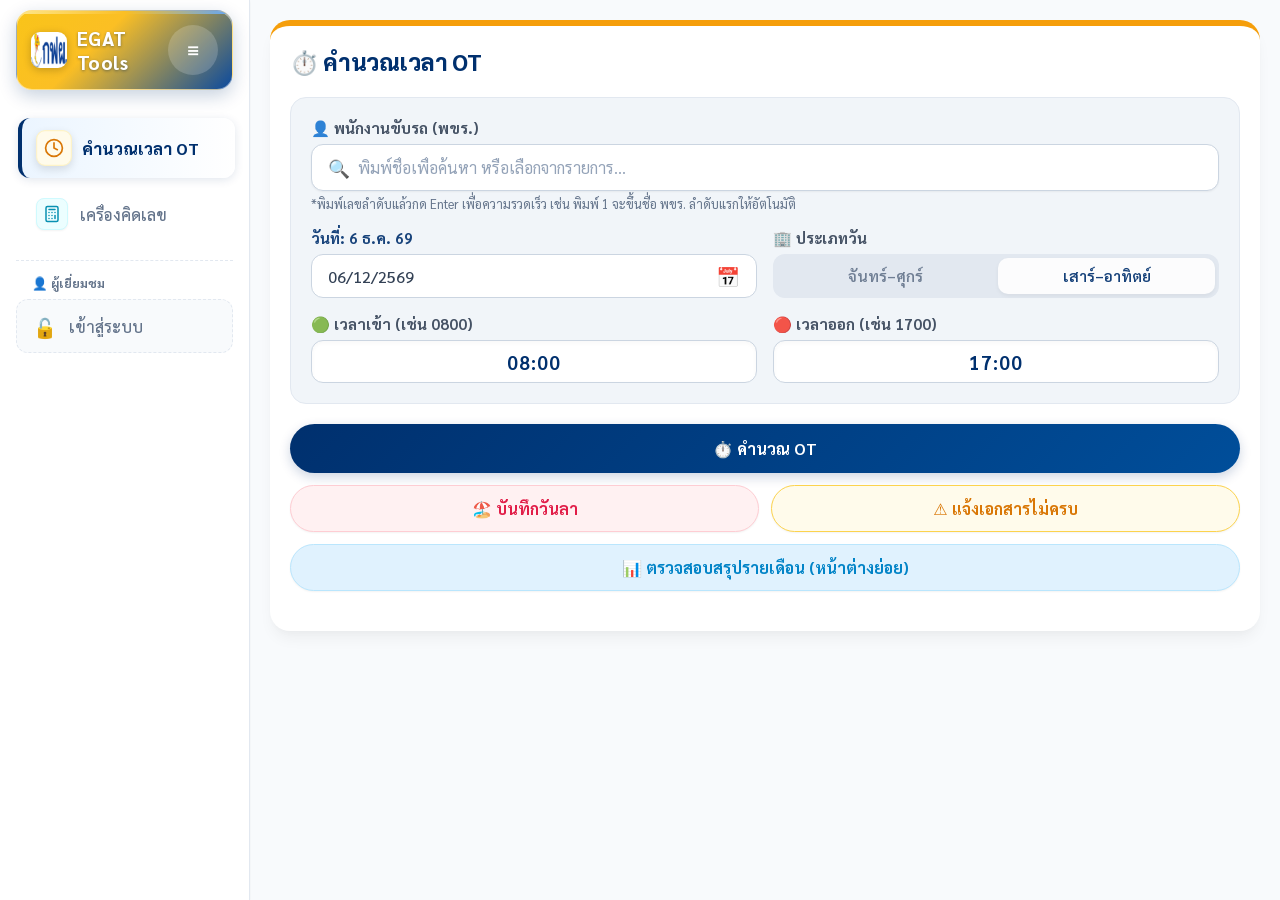
==== commit edcf223a: "fix: v7.8.14 resolve oversized svg clock, add critical inline css, purge service worker cache, and s" ====
--- a/index.html
+++ b/index.html
@@ -3,7 +3,30 @@
 <head>
 <meta charset="UTF-8" />
 <meta name="viewport" content="width=device-width, initial-scale=1, viewport-fit=cover" />
-<title>EGAT OT Calculator (v7.8.11) - ระบบคำนวณเวลาล่วงเวลา กฟผ.</title>
+  <script>
+    // Self-Healing: ล้าง Service Worker และ Cache ในเครื่องทันทีเมื่อรันบน localhost
+    if (window.location.hostname === 'localhost' || window.location.hostname === '127.0.0.1') {
+      if ('serviceWorker' in navigator) {
+        navigator.serviceWorker.getRegistrations().then(function(regs) {
+          if (regs && regs.length > 0) {
+            Promise.all(regs.map(function(r) { return r.unregister(); })).then(function() {
+              if ('caches' in window) {
+                caches.keys().then(function(names) {
+                  Promise.all(names.map(function(n) { return caches.delete(n); })).then(function() {
+                    if (!sessionStorage.getItem('sw_reset_done')) {
+                      sessionStorage.setItem('sw_reset_done', '1');
+                      window.location.reload();
+                    }
+                  });
+                });
+              }
+            });
+          }
+        });
+      }
+    }
+  </script>
+<title>EGAT OT Calculator (v7.8.14) - ระบบคำนวณเวลาล่วงเวลา กฟผ.</title>
 <meta http-equiv="Cache-Control" content="no-cache, no-store, must-revalidate" />
 <meta http-equiv="Pragma" content="no-cache" />
 <meta http-equiv="Expires" content="0" />
@@ -12,7 +35,7 @@
   <meta name="theme-color" content="#f9c419" />
 
   <!-- Open Graph / Social Sharing -->
-  <meta property="og:title" content="EGAT OT Calculator (v7.8.11) - ระบบคำนวณเวลาล่วงเวลา กฟผ." />
+  <meta property="og:title" content="EGAT OT Calculator (v7.8.14) - ระบบคำนวณเวลาล่วงเวลา กฟผ." />
   <meta property="og:description" content="ระบบคำนวณชั่วโมง OT และเบิกค่าล่วงเวลา สำหรับพนักงาน กฟผ. รองรับมือถือและติดตั้งเป็น PWA" />
   <meta property="og:image" content="./assets/icons/icon-512.png" />
   <meta property="og:type" content="website" />
@@ -31,8 +54,34 @@
 
   <link rel="manifest" href="./manifest.json" />
   <link rel="icon" type="image/png" href="./assets/icons/icon-192.png" />
-  <link rel="stylesheet" href="./css/styles.css?v=7.8.11" />
+  <link rel="stylesheet" href="./css/styles.css?v=7.8.14" />
 <link href="https://fonts.googleapis.com/css2?family=Sarabun:wght@300;400;500;600;700&display=swap" rel="stylesheet">
+  <style>
+    /* Critical Inline CSS: ป้องกัน FOUC / ไอคอนขยายล้นจอเด็ดขาดก่อน CSS ภายนอกโหลด */
+    svg, svg.menu-svg, .menu-svg {
+      width: 18px !important;
+      height: 18px !important;
+      max-width: 18px !important;
+      max-height: 18px !important;
+      display: inline-block !important;
+      vertical-align: middle;
+    }
+    .brand-logo-wrap, .brand-logo {
+      width: 36px !important;
+      height: 36px !important;
+      max-width: 36px !important;
+      object-fit: contain;
+    }
+    .icon-badge {
+      display: inline-flex !important;
+      align-items: center;
+      justify-content: center;
+      width: 32px !important;
+      height: 32px !important;
+      min-width: 32px !important;
+      border-radius: 8px;
+    }
+  </style>
 </head>
 
 <body>
@@ -51,7 +100,7 @@
       <!-- 1. Admin Dashboard (แสดงเฉพาะแอดมิน) -->
       <div class="menu-item" onclick="switchView('admin')" id="menuAdmin" style="display:none;">
         <span class="icon icon-badge badge-admin" title="Admin Dashboard">
-          <svg class="menu-svg" viewBox="0 0 24 24" fill="none" stroke="currentColor" stroke-width="2" stroke-linecap="round" stroke-linejoin="round">
+          <svg class="menu-svg" width="18" height="18" viewBox="0 0 24 24" fill="none" stroke="currentColor" stroke-width="2" stroke-linecap="round" stroke-linejoin="round">
             <path d="M12 22s8-4 8-10V5l-8-3-8 3v7c0 6 8 10 8 10z"/>
           </svg>
         </span>
@@ -61,7 +110,7 @@
       <!-- 2. คำนวณเวลา OT -->
       <div class="menu-item active" onclick="switchView('ot')">
         <span class="icon icon-badge badge-ot" title="คำนวณเวลา OT">
-          <svg class="menu-svg" viewBox="0 0 24 24" fill="none" stroke="currentColor" stroke-width="2" stroke-linecap="round" stroke-linejoin="round">
+          <svg class="menu-svg" width="18" height="18" viewBox="0 0 24 24" fill="none" stroke="currentColor" stroke-width="2" stroke-linecap="round" stroke-linejoin="round">
             <circle cx="12" cy="12" r="10"/>
             <polyline points="12 6 12 12 16 14"/>
           </svg>
@@ -72,7 +121,7 @@
       <!-- 3. เครื่องคิดเลข -->
       <div class="menu-item" onclick="switchView('calc')">
         <span class="icon icon-badge badge-calc" title="เครื่องคิดเลข">
-          <svg class="menu-svg" viewBox="0 0 24 24" fill="none" stroke="currentColor" stroke-width="2" stroke-linecap="round" stroke-linejoin="round">
+          <svg class="menu-svg" width="18" height="18" viewBox="0 0 24 24" fill="none" stroke="currentColor" stroke-width="2" stroke-linecap="round" stroke-linejoin="round">
             <rect x="4" y="2" width="16" height="20" rx="2"/>
             <line x1="8" y1="6" x2="16" y2="6"/>
             <line x1="16" y1="14" x2="16" y2="18"/>
@@ -85,7 +134,7 @@
       <!-- 4. สรุปรายเดือน -->
       <div class="menu-item" onclick="switchView('history')" id="menuHistory">
         <span class="icon icon-badge badge-history" title="สรุปรายเดือน">
-          <svg class="menu-svg" viewBox="0 0 24 24" fill="none" stroke="currentColor" stroke-width="2" stroke-linecap="round" stroke-linejoin="round">
+          <svg class="menu-svg" width="18" height="18" viewBox="0 0 24 24" fill="none" stroke="currentColor" stroke-width="2" stroke-linecap="round" stroke-linejoin="round">
             <line x1="18" y1="20" x2="18" y2="10"/>
             <line x1="12" y1="20" x2="12" y2="4"/>
             <line x1="6" y1="20" x2="6" y2="14"/>
@@ -98,7 +147,7 @@
       <!-- 5. รายชื่อ พขร. ทั้งหมด -->
       <div class="menu-item" onclick="switchView('drivers')" id="menuDrivers">
         <span class="icon icon-badge badge-drivers" title="รายชื่อ พขร. ทั้งหมด">
-          <svg class="menu-svg" viewBox="0 0 24 24" fill="none" stroke="currentColor" stroke-width="2" stroke-linecap="round" stroke-linejoin="round">
+          <svg class="menu-svg" width="18" height="18" viewBox="0 0 24 24" fill="none" stroke="currentColor" stroke-width="2" stroke-linecap="round" stroke-linejoin="round">
             <path d="M16 21v-2a4 4 0 0 0-4-4H6a4 4 0 0 0-4 4v2"/>
             <circle cx="9" cy="7" r="4"/>
             <path d="M22 21v-2a4 4 0 0 0-3-3.87"/>
@@ -111,7 +160,7 @@
       <!-- เมนูโปรไฟล์ของฉัน (แสดงเมื่อ พขร. ล็อกอิน) -->
       <div class="menu-item" onclick="openProfileModal()" id="menuProfile" style="display:none;">
         <span class="icon icon-badge badge-profile" title="โปรไฟล์ของฉัน">
-          <svg class="menu-svg" viewBox="0 0 24 24" fill="none" stroke="currentColor" stroke-width="2" stroke-linecap="round" stroke-linejoin="round">
+          <svg class="menu-svg" width="18" height="18" viewBox="0 0 24 24" fill="none" stroke="currentColor" stroke-width="2" stroke-linecap="round" stroke-linejoin="round">
             <path d="M19 21v-2a4 4 0 0 0-4-4H9a4 4 0 0 0-4 4v2"/>
             <circle cx="12" cy="7" r="4"/>
           </svg>
@@ -121,7 +170,7 @@
 
       <div class="menu-item" onclick="openBackupModal()" id="menuBackup" style="margin-top:10px; border-top:1px dashed #e2e8f0; border-radius:0; padding-top:14px;">
         <span class="icon icon-badge badge-backup" title="สำรอง/นำเข้าข้อมูล">
-          <svg class="menu-svg" viewBox="0 0 24 24" fill="none" stroke="currentColor" stroke-width="2" stroke-linecap="round" stroke-linejoin="round">
+          <svg class="menu-svg" width="18" height="18" viewBox="0 0 24 24" fill="none" stroke="currentColor" stroke-width="2" stroke-linecap="round" stroke-linejoin="round">
             <ellipse cx="12" cy="5" rx="9" ry="3"/>
             <path d="M21 12c0 1.66-4 3-9 3s-9-1.34-9-3"/>
             <path d="M3 5v14c0 1.66 4 3 9 3s9-1.34 9-3V5"/>
@@ -247,9 +296,12 @@
         <!-- [AUTH] ป้ายแจ้งว่ากำลังดูข้อมูลของตัวเองเท่านั้น -->
         <div id="authScopeNotice" style="display:none; background:#eff6ff; border:1px solid #bfdbfe; color:#1e40af; padding:10px 14px; border-radius:12px; font-size:0.85rem; font-weight:700; margin-bottom:14px;">🔒 กำลังดูข้อมูลของคุณเท่านั้น</div>
 
+        <!-- [UX พขร. ข้อ 3] แถบแจ้งเตือนเอกสารไม่ครบสำหรับ พขร. อัตโนมัติ -->
+        <div id="driverIncompleteBanner" style="display:none; background:#fffbeb; border:1px solid #fde68a; color:#b45309; padding:10px 14px; border-radius:12px; font-size:0.88rem; font-weight:600; margin-bottom:12px; align-items:center; gap:8px;"></div>
+
         <div class="history-toolbar-container" id="historyToolbar">
-             <button onclick="openIncompleteModal()" class="tool-btn" style="background:#f3e8ff; border-color:#d8b4fe; color:#7e22ce;" title="ระบุว่าส่งเอกสารมาไม่ครบ">⚠️ แจ้งขาด</button>
-             <button onclick="openFollowUpSummary()" class="tool-btn" style="background:#fff7ed; border-color:#fed7aa; color:#ea580c;" title="สรุปรายการที่ต้องตาม">📋 สรุปตาม</button>
+             <button id="btnToolbarIncomplete" onclick="openIncompleteModal()" class="tool-btn" style="background:#f3e8ff; border-color:#d8b4fe; color:#7e22ce;" title="ระบุว่าส่งเอกสารมาไม่ครบ">⚠️ แจ้งขาด</button>
+             <button id="btnToolbarFollowUp" onclick="openFollowUpSummary()" class="tool-btn" style="background:#fff7ed; border-color:#fed7aa; color:#ea580c;" title="สรุปรายการที่ต้องตาม">📋 สรุปตาม</button>
              <button id="btnToolbarVerify" onclick="toggleVerifyCurrentDriver()" class="tool-btn t-verify" title="ยืนยันตรวจสอบเอกสาร">⚪ รอตรวจสอบ</button>
         </div>
              
@@ -449,7 +501,7 @@
             <span class="qa-ico">⚙️</span>
             <span class="qa-txt">จัดการขั้นสูง</span>
           </button>
-          <button type="button" class="qa-btn qa-slate" onclick="renderAdminDashboard()" title="รีเฟรชข้อมูลในหน้าแดชบอร์ด">
+          <button type="button" class="qa-btn qa-slate" onclick="if (typeof syncCloudData === 'function') syncCloudData(true); else renderAdminDashboard();" title="ดึงข้อมูลล่าสุดจากคลาวด์และรีเฟรชแดชบอร์ด">
             <span class="qa-ico">🔄</span>
             <span class="qa-txt">รีเฟรชข้อมูล</span>
           </button>
@@ -894,6 +946,6 @@
 
 </div>
 
-<script src="./js/app.js?v=7.8.11"></script>
+<script src="./js/app.js?v=7.8.14"></script>
 </body>
 </html>
